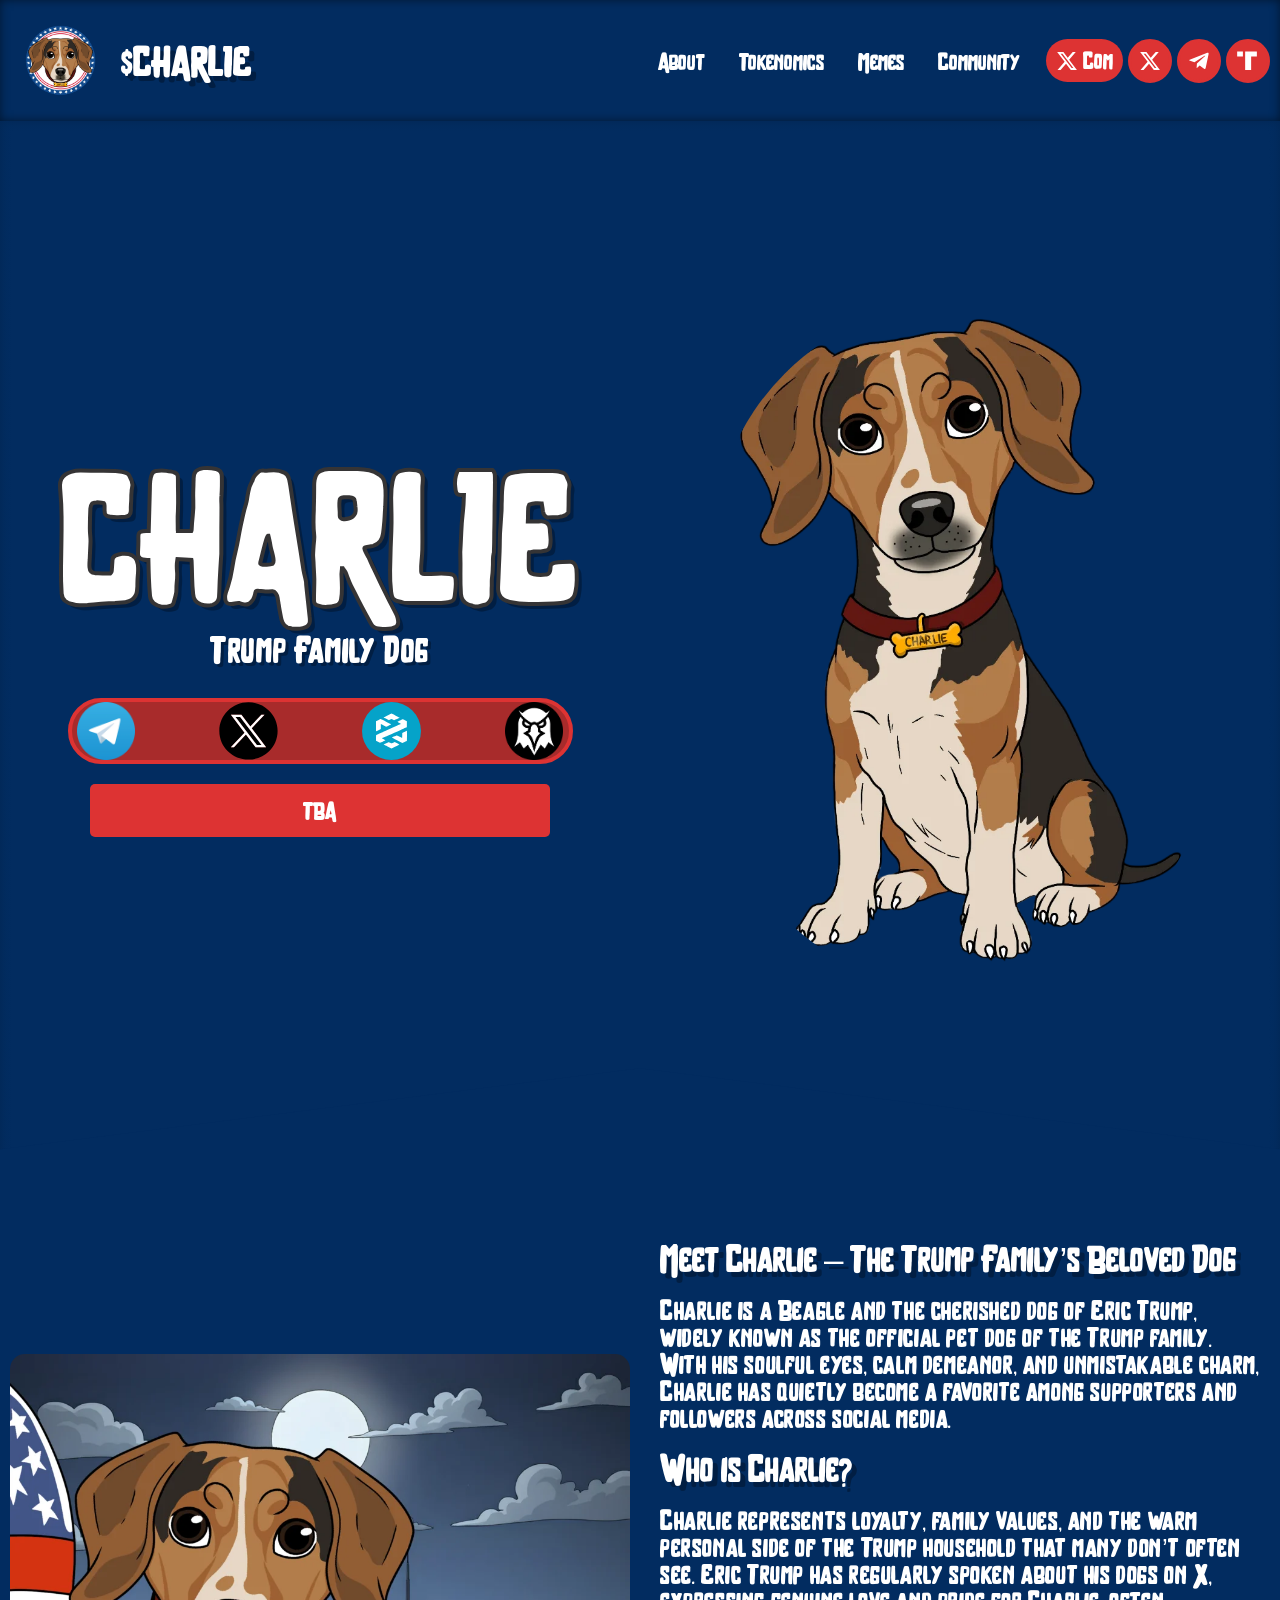
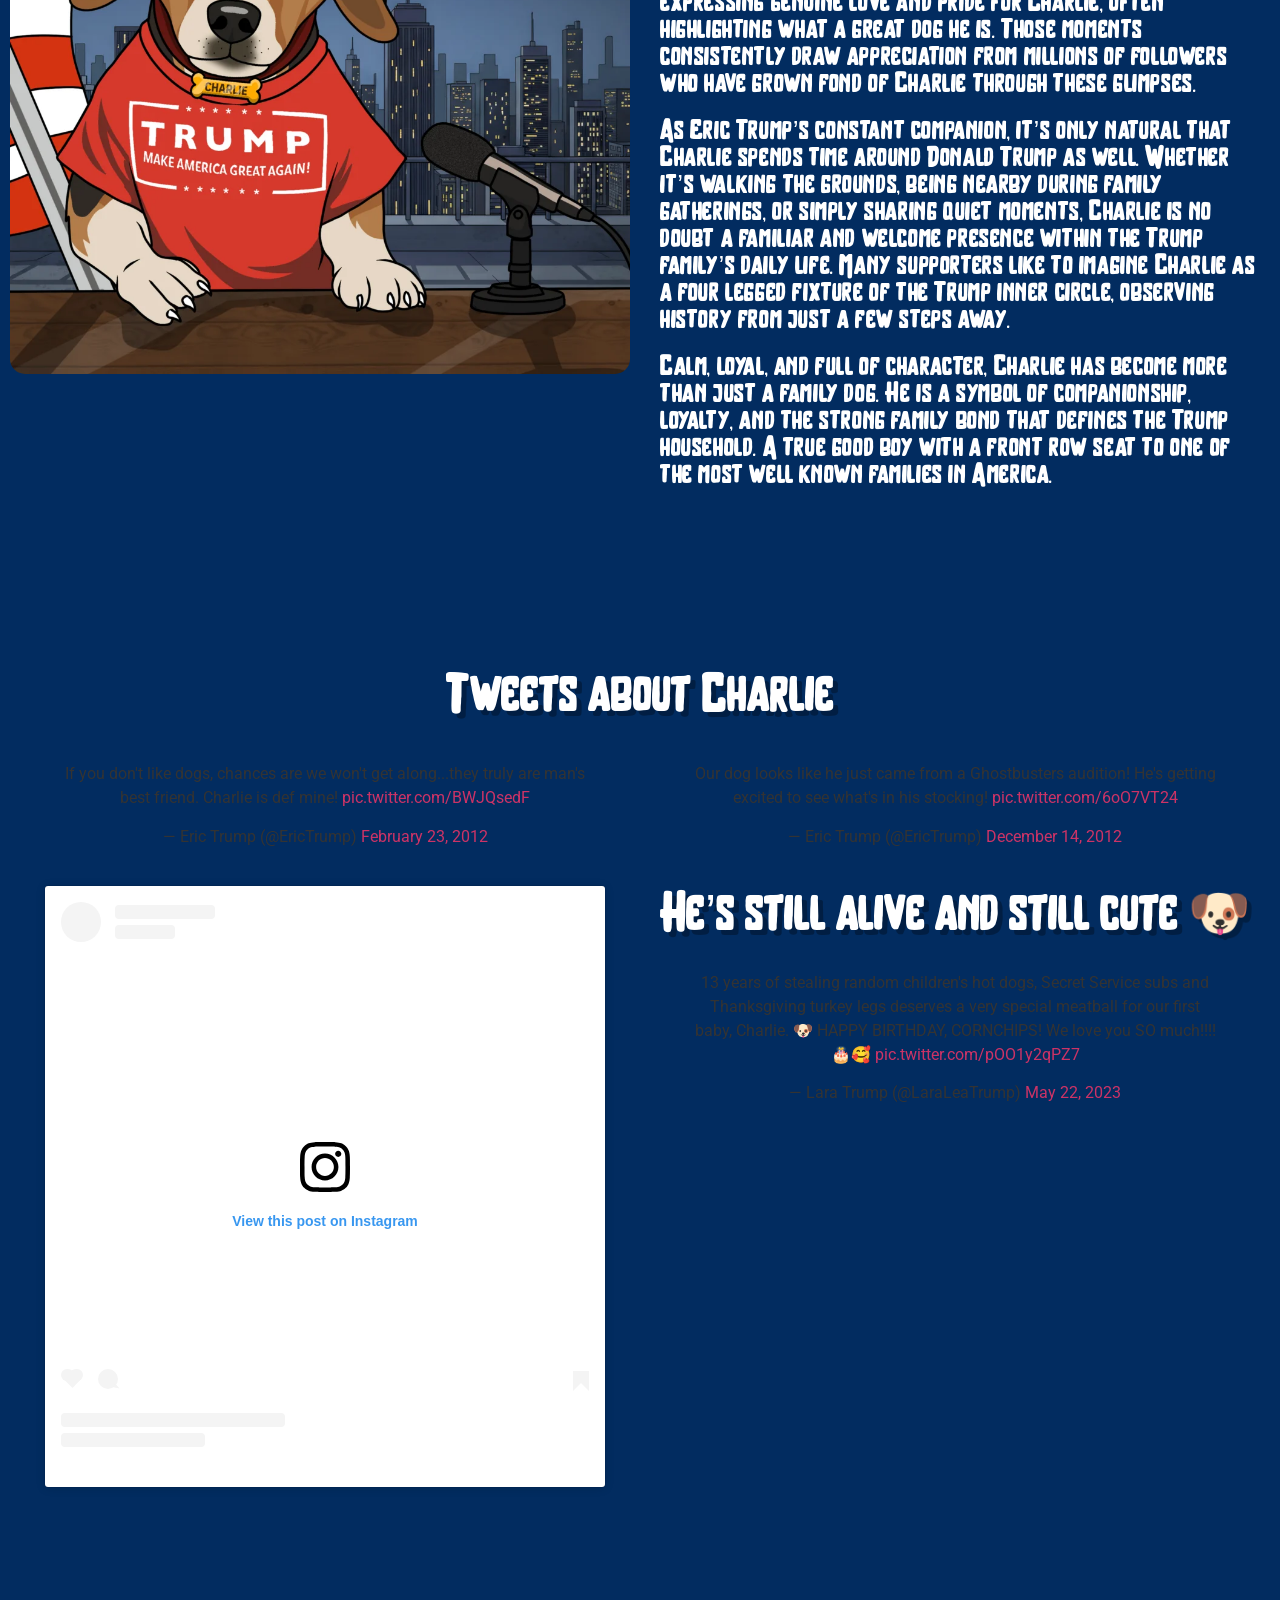
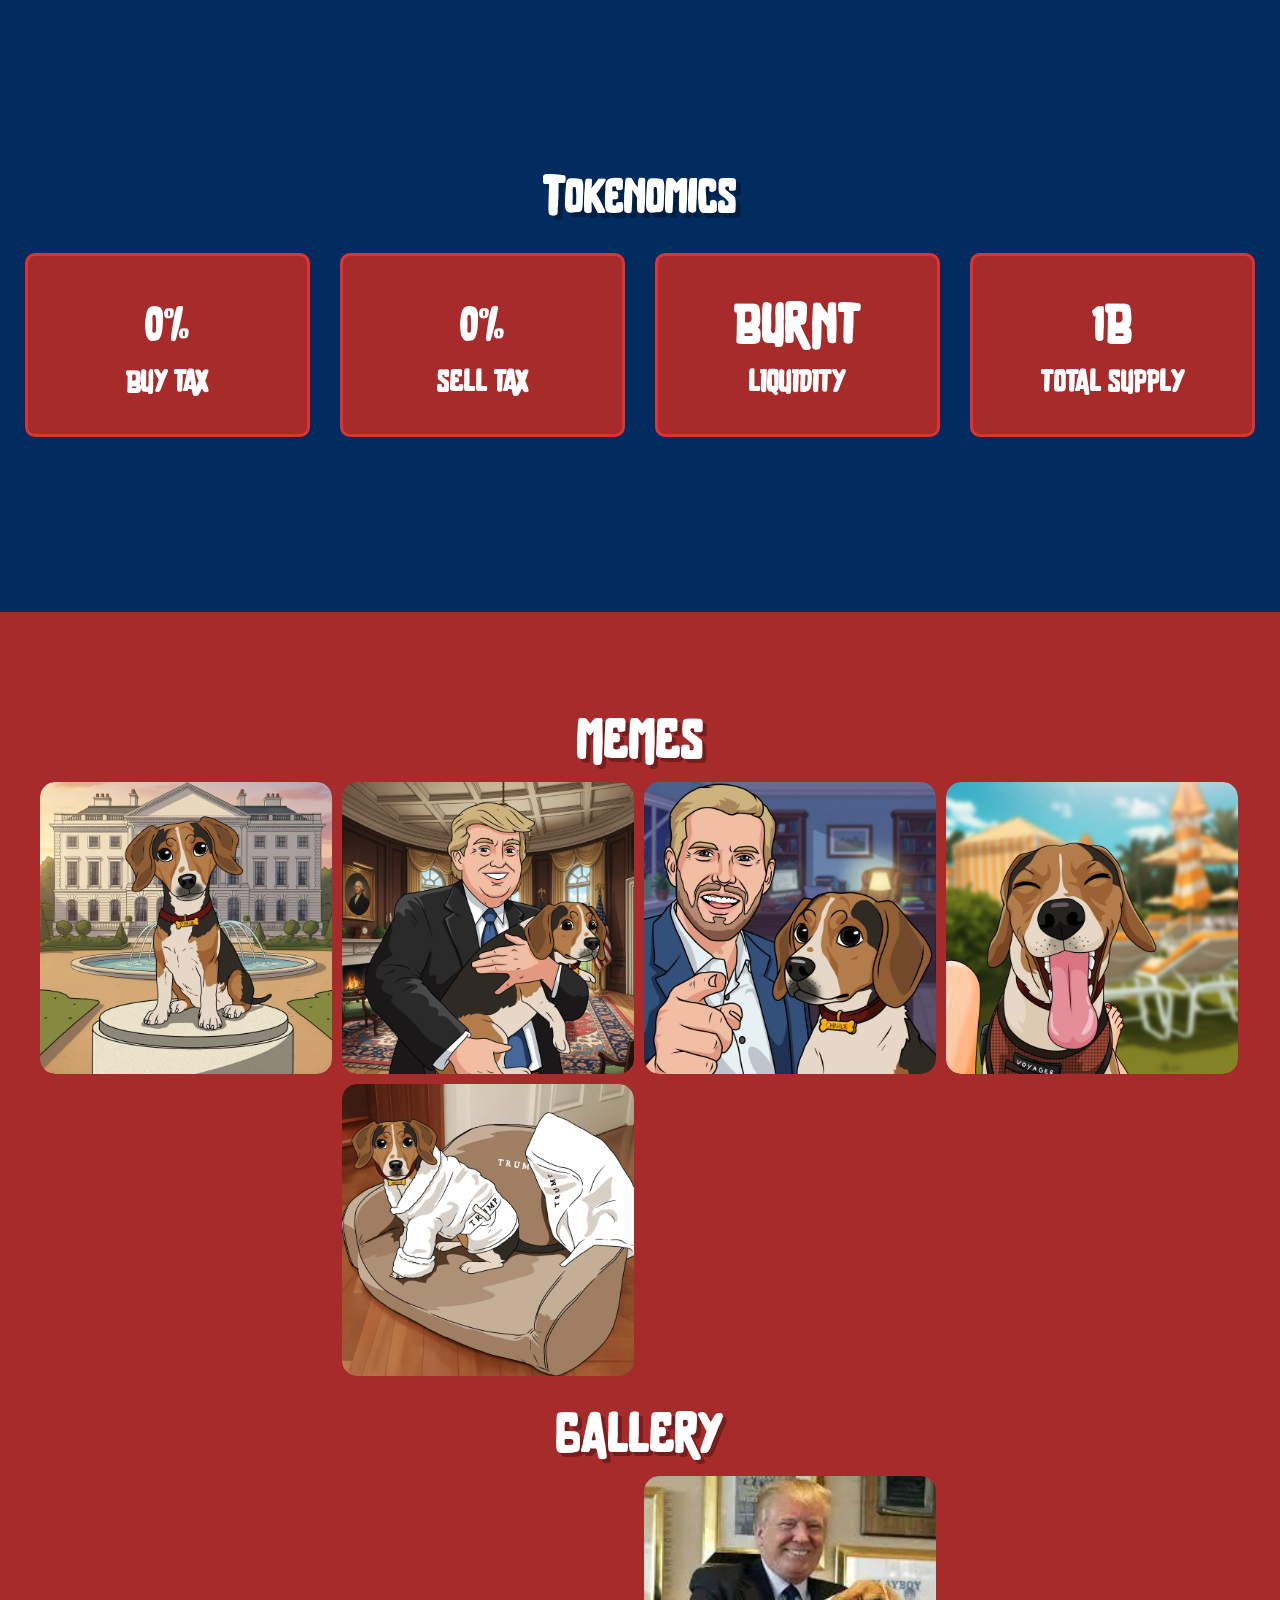
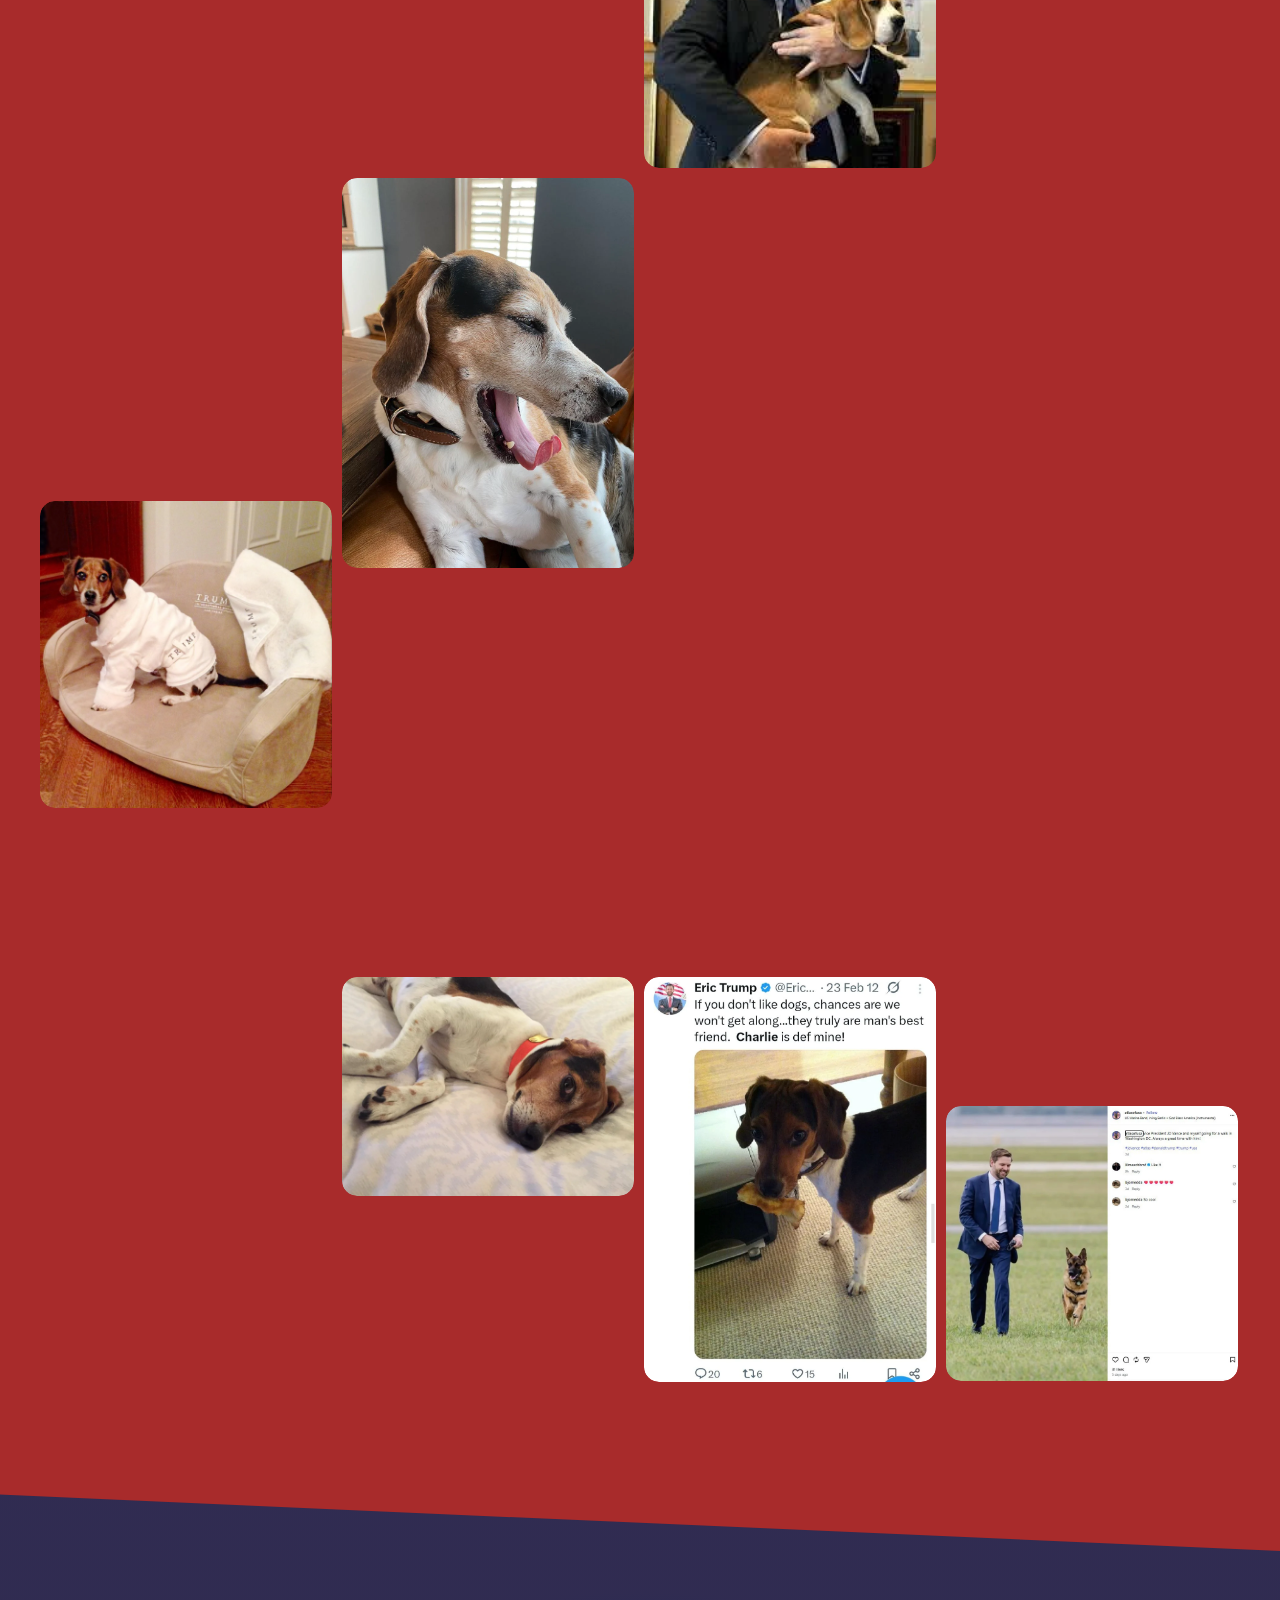
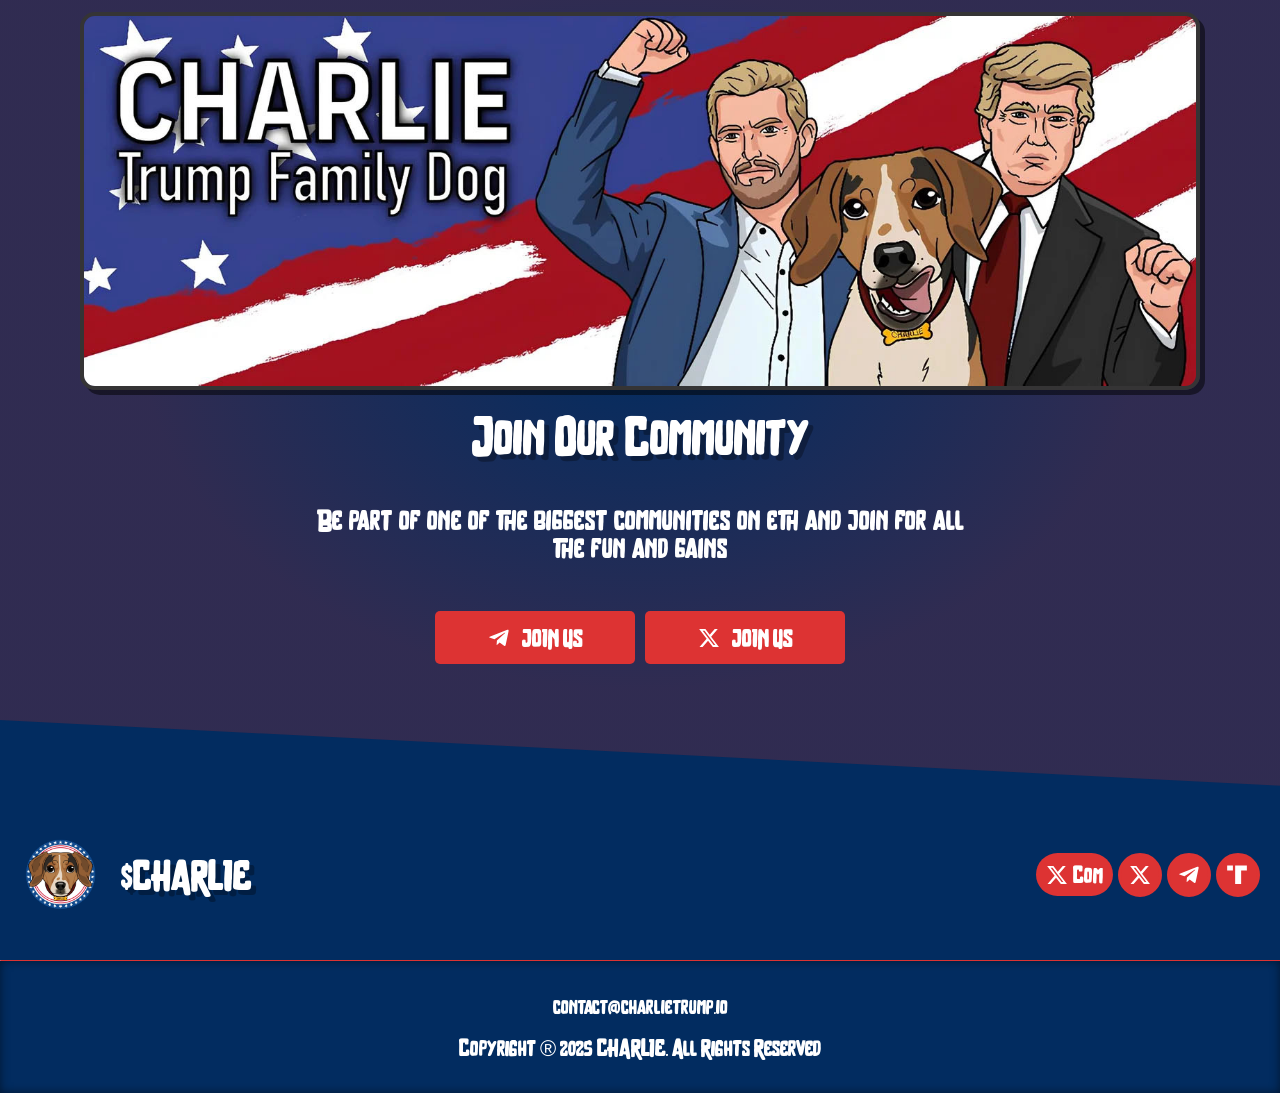
==== index.html @ 573c0a39 "first commit" ====
<!DOCTYPE html>
<html lang="en-US">
  <head>
    <meta charset="UTF-8" />
    <title>Charlie</title>
    <meta name="robots" content="max-image-preview:large" />
    <link
      rel="alternate"
      type="application/rss+xml"
      title="Charlie &raquo; Feed"
      href="/feed/"
    />
    <link
      rel="alternate"
      type="application/rss+xml"
      title="Charlie &raquo; Comments Feed"
      href="/comments/feed/"
    />
    <link
      rel="alternate"
      title="oEmbed (JSON)"
      type="application/json+oembed"
      href="/wp-json/oembed/1.0/embed?url=https%3A%2F%2Fcharlietrump.io%2F"
    />
    <link
      rel="alternate"
      title="oEmbed (XML)"
      type="text/xml+oembed"
      href="/wp-json/oembed/1.0/embed?url=https%3A%2F%2Fcharlietrump.io%2F&#038;format=xml"
    />
    <style id="wp-img-auto-sizes-contain-inline-css">
      img:is([sizes="auto" i], [sizes^="auto," i]) {
        contain-intrinsic-size: 3000px 1500px;
      }
      /*# sourceURL=wp-img-auto-sizes-contain-inline-css */
    </style>

    <style id="cf-frontend-style-inline-css">
      @font-face {
        font-family: "Brother Font";
        font-style: normal;
        font-weight: 400;
        src: url("/wp-content/uploads/2026/01/BROTHER-Bold-1.ttf")
          format("truetype");
      }
      /*# sourceURL=cf-frontend-style-inline-css */
    </style>
    <style id="wp-emoji-styles-inline-css">
      img.wp-smiley,
      img.emoji {
        display: inline !important;
        border: none !important;
        box-shadow: none !important;
        height: 1em !important;
        width: 1em !important;
        margin: 0 0.07em !important;
        vertical-align: -0.1em !important;
        background: none !important;
        padding: 0 !important;
      }
      /*# sourceURL=wp-emoji-styles-inline-css */
    </style>
    <style id="global-styles-inline-css">
      :root {
        --wp--preset--aspect-ratio--square: 1;
        --wp--preset--aspect-ratio--4-3: 4/3;
        --wp--preset--aspect-ratio--3-4: 3/4;
        --wp--preset--aspect-ratio--3-2: 3/2;
        --wp--preset--aspect-ratio--2-3: 2/3;
        --wp--preset--aspect-ratio--16-9: 16/9;
        --wp--preset--aspect-ratio--9-16: 9/16;
        --wp--preset--color--black: #000000;
        --wp--preset--color--cyan-bluish-gray: #abb8c3;
        --wp--preset--color--white: #ffffff;
        --wp--preset--color--pale-pink: #f78da7;
        --wp--preset--color--vivid-red: #cf2e2e;
        --wp--preset--color--luminous-vivid-orange: #ff6900;
        --wp--preset--color--luminous-vivid-amber: #fcb900;
        --wp--preset--color--light-green-cyan: #7bdcb5;
        --wp--preset--color--vivid-green-cyan: #00d084;
        --wp--preset--color--pale-cyan-blue: #8ed1fc;
        --wp--preset--color--vivid-cyan-blue: #0693e3;
        --wp--preset--color--vivid-purple: #9b51e0;
        --wp--preset--gradient--vivid-cyan-blue-to-vivid-purple: linear-gradient(
          135deg,
          rgb(6, 147, 227) 0%,
          rgb(155, 81, 224) 100%
        );
        --wp--preset--gradient--light-green-cyan-to-vivid-green-cyan: linear-gradient(
          135deg,
          rgb(122, 220, 180) 0%,
          rgb(0, 208, 130) 100%
        );
        --wp--preset--gradient--luminous-vivid-amber-to-luminous-vivid-orange: linear-gradient(
          135deg,
          rgb(252, 185, 0) 0%,
          rgb(255, 105, 0) 100%
        );
        --wp--preset--gradient--luminous-vivid-orange-to-vivid-red: linear-gradient(
          135deg,
          rgb(255, 105, 0) 0%,
          rgb(207, 46, 46) 100%
        );
        --wp--preset--gradient--very-light-gray-to-cyan-bluish-gray: linear-gradient(
          135deg,
          rgb(238, 238, 238) 0%,
          rgb(169, 184, 195) 100%
        );
        --wp--preset--gradient--cool-to-warm-spectrum: linear-gradient(
          135deg,
          rgb(74, 234, 220) 0%,
          rgb(151, 120, 209) 20%,
          rgb(207, 42, 186) 40%,
          rgb(238, 44, 130) 60%,
          rgb(251, 105, 98) 80%,
          rgb(254, 248, 76) 100%
        );
        --wp--preset--gradient--blush-light-purple: linear-gradient(
          135deg,
          rgb(255, 206, 236) 0%,
          rgb(152, 150, 240) 100%
        );
        --wp--preset--gradient--blush-bordeaux: linear-gradient(
          135deg,
          rgb(254, 205, 165) 0%,
          rgb(254, 45, 45) 50%,
          rgb(107, 0, 62) 100%
        );
        --wp--preset--gradient--luminous-dusk: linear-gradient(
          135deg,
          rgb(255, 203, 112) 0%,
          rgb(199, 81, 192) 50%,
          rgb(65, 88, 208) 100%
        );
        --wp--preset--gradient--pale-ocean: linear-gradient(
          135deg,
          rgb(255, 245, 203) 0%,
          rgb(182, 227, 212) 50%,
          rgb(51, 167, 181) 100%
        );
        --wp--preset--gradient--electric-grass: linear-gradient(
          135deg,
          rgb(202, 248, 128) 0%,
          rgb(113, 206, 126) 100%
        );
        --wp--preset--gradient--midnight: linear-gradient(
          135deg,
          rgb(2, 3, 129) 0%,
          rgb(40, 116, 252) 100%
        );
        --wp--preset--font-size--small: 13px;
        --wp--preset--font-size--medium: 20px;
        --wp--preset--font-size--large: 36px;
        --wp--preset--font-size--x-large: 42px;
        --wp--preset--spacing--20: 0.44rem;
        --wp--preset--spacing--30: 0.67rem;
        --wp--preset--spacing--40: 1rem;
        --wp--preset--spacing--50: 1.5rem;
        --wp--preset--spacing--60: 2.25rem;
        --wp--preset--spacing--70: 3.38rem;
        --wp--preset--spacing--80: 5.06rem;
        --wp--preset--shadow--natural: 6px 6px 9px rgba(0, 0, 0, 0.2);
        --wp--preset--shadow--deep: 12px 12px 50px rgba(0, 0, 0, 0.4);
        --wp--preset--shadow--sharp: 6px 6px 0px rgba(0, 0, 0, 0.2);
        --wp--preset--shadow--outlined: 6px 6px 0px -3px rgb(255, 255, 255),
          6px 6px rgb(0, 0, 0);
        --wp--preset--shadow--crisp: 6px 6px 0px rgb(0, 0, 0);
      }
      :root {
        --wp--style--global--content-size: 800px;
        --wp--style--global--wide-size: 1200px;
      }
      :where(body) {
        margin: 0;
      }
      .wp-site-blocks > .alignleft {
        float: left;
        margin-right: 2em;
      }
      .wp-site-blocks > .alignright {
        float: right;
        margin-left: 2em;
      }
      .wp-site-blocks > .aligncenter {
        justify-content: center;
        margin-left: auto;
        margin-right: auto;
      }
      :where(.wp-site-blocks) > * {
        margin-block-start: 24px;
        margin-block-end: 0;
      }
      :where(.wp-site-blocks) > :first-child {
        margin-block-start: 0;
      }
      :where(.wp-site-blocks) > :last-child {
        margin-block-end: 0;
      }
      :root {
        --wp--style--block-gap: 24px;
      }
      :root :where(.is-layout-flow) > :first-child {
        margin-block-start: 0;
      }
      :root :where(.is-layout-flow) > :last-child {
        margin-block-end: 0;
      }
      :root :where(.is-layout-flow) > * {
        margin-block-start: 24px;
        margin-block-end: 0;
      }
      :root :where(.is-layout-constrained) > :first-child {
        margin-block-start: 0;
      }
      :root :where(.is-layout-constrained) > :last-child {
        margin-block-end: 0;
      }
      :root :where(.is-layout-constrained) > * {
        margin-block-start: 24px;
        margin-block-end: 0;
      }
      :root :where(.is-layout-flex) {
        gap: 24px;
      }
      :root :where(.is-layout-grid) {
        gap: 24px;
      }
      .is-layout-flow > .alignleft {
        float: left;
        margin-inline-start: 0;
        margin-inline-end: 2em;
      }
      .is-layout-flow > .alignright {
        float: right;
        margin-inline-start: 2em;
        margin-inline-end: 0;
      }
      .is-layout-flow > .aligncenter {
        margin-left: auto !important;
        margin-right: auto !important;
      }
      .is-layout-constrained > .alignleft {
        float: left;
        margin-inline-start: 0;
        margin-inline-end: 2em;
      }
      .is-layout-constrained > .alignright {
        float: right;
        margin-inline-start: 2em;
        margin-inline-end: 0;
      }
      .is-layout-constrained > .aligncenter {
        margin-left: auto !important;
        margin-right: auto !important;
      }
      .is-layout-constrained
        > :where(:not(.alignleft):not(.alignright):not(.alignfull)) {
        max-width: var(--wp--style--global--content-size);
        margin-left: auto !important;
        margin-right: auto !important;
      }
      .is-layout-constrained > .alignwide {
        max-width: var(--wp--style--global--wide-size);
      }
      body .is-layout-flex {
        display: flex;
      }
      .is-layout-flex {
        flex-wrap: wrap;
        align-items: center;
      }
      .is-layout-flex > :is(*, div) {
        margin: 0;
      }
      body .is-layout-grid {
        display: grid;
      }
      .is-layout-grid > :is(*, div) {
        margin: 0;
      }
      body {
        padding-top: 0px;
        padding-right: 0px;
        padding-bottom: 0px;
        padding-left: 0px;
      }
      a:where(:not(.wp-element-button)) {
        text-decoration: underline;
      }
      :root :where(.wp-element-button, .wp-block-button__link) {
        background-color: #32373c;
        border-width: 0;
        color: #fff;
        font-family: inherit;
        font-size: inherit;
        font-style: inherit;
        font-weight: inherit;
        letter-spacing: inherit;
        line-height: inherit;
        padding-top: calc(0.667em + 2px);
        padding-right: calc(1.333em + 2px);
        padding-bottom: calc(0.667em + 2px);
        padding-left: calc(1.333em + 2px);
        text-decoration: none;
        text-transform: inherit;
      }
      .has-black-color {
        color: var(--wp--preset--color--black) !important;
      }
      .has-cyan-bluish-gray-color {
        color: var(--wp--preset--color--cyan-bluish-gray) !important;
      }
      .has-white-color {
        color: var(--wp--preset--color--white) !important;
      }
      .has-pale-pink-color {
        color: var(--wp--preset--color--pale-pink) !important;
      }
      .has-vivid-red-color {
        color: var(--wp--preset--color--vivid-red) !important;
      }
      .has-luminous-vivid-orange-color {
        color: var(--wp--preset--color--luminous-vivid-orange) !important;
      }
      .has-luminous-vivid-amber-color {
        color: var(--wp--preset--color--luminous-vivid-amber) !important;
      }
      .has-light-green-cyan-color {
        color: var(--wp--preset--color--light-green-cyan) !important;
      }
      .has-vivid-green-cyan-color {
        color: var(--wp--preset--color--vivid-green-cyan) !important;
      }
      .has-pale-cyan-blue-color {
        color: var(--wp--preset--color--pale-cyan-blue) !important;
      }
      .has-vivid-cyan-blue-color {
        color: var(--wp--preset--color--vivid-cyan-blue) !important;
      }
      .has-vivid-purple-color {
        color: var(--wp--preset--color--vivid-purple) !important;
      }
      .has-black-background-color {
        background-color: var(--wp--preset--color--black) !important;
      }
      .has-cyan-bluish-gray-background-color {
        background-color: var(--wp--preset--color--cyan-bluish-gray) !important;
      }
      .has-white-background-color {
        background-color: var(--wp--preset--color--white) !important;
      }
      .has-pale-pink-background-color {
        background-color: var(--wp--preset--color--pale-pink) !important;
      }
      .has-vivid-red-background-color {
        background-color: var(--wp--preset--color--vivid-red) !important;
      }
      .has-luminous-vivid-orange-background-color {
        background-color: var(
          --wp--preset--color--luminous-vivid-orange
        ) !important;
      }
      .has-luminous-vivid-amber-background-color {
        background-color: var(
          --wp--preset--color--luminous-vivid-amber
        ) !important;
      }
      .has-light-green-cyan-background-color {
        background-color: var(--wp--preset--color--light-green-cyan) !important;
      }
      .has-vivid-green-cyan-background-color {
        background-color: var(--wp--preset--color--vivid-green-cyan) !important;
      }
      .has-pale-cyan-blue-background-color {
        background-color: var(--wp--preset--color--pale-cyan-blue) !important;
      }
      .has-vivid-cyan-blue-background-color {
        background-color: var(--wp--preset--color--vivid-cyan-blue) !important;
      }
      .has-vivid-purple-background-color {
        background-color: var(--wp--preset--color--vivid-purple) !important;
      }
      .has-black-border-color {
        border-color: var(--wp--preset--color--black) !important;
      }
      .has-cyan-bluish-gray-border-color {
        border-color: var(--wp--preset--color--cyan-bluish-gray) !important;
      }
      .has-white-border-color {
        border-color: var(--wp--preset--color--white) !important;
      }
      .has-pale-pink-border-color {
        border-color: var(--wp--preset--color--pale-pink) !important;
      }
      .has-vivid-red-border-color {
        border-color: var(--wp--preset--color--vivid-red) !important;
      }
      .has-luminous-vivid-orange-border-color {
        border-color: var(
          --wp--preset--color--luminous-vivid-orange
        ) !important;
      }
      .has-luminous-vivid-amber-border-color {
        border-color: var(--wp--preset--color--luminous-vivid-amber) !important;
      }
      .has-light-green-cyan-border-color {
        border-color: var(--wp--preset--color--light-green-cyan) !important;
      }
      .has-vivid-green-cyan-border-color {
        border-color: var(--wp--preset--color--vivid-green-cyan) !important;
      }
      .has-pale-cyan-blue-border-color {
        border-color: var(--wp--preset--color--pale-cyan-blue) !important;
      }
      .has-vivid-cyan-blue-border-color {
        border-color: var(--wp--preset--color--vivid-cyan-blue) !important;
      }
      .has-vivid-purple-border-color {
        border-color: var(--wp--preset--color--vivid-purple) !important;
      }
      .has-vivid-cyan-blue-to-vivid-purple-gradient-background {
        background: var(
          --wp--preset--gradient--vivid-cyan-blue-to-vivid-purple
        ) !important;
      }
      .has-light-green-cyan-to-vivid-green-cyan-gradient-background {
        background: var(
          --wp--preset--gradient--light-green-cyan-to-vivid-green-cyan
        ) !important;
      }
      .has-luminous-vivid-amber-to-luminous-vivid-orange-gradient-background {
        background: var(
          --wp--preset--gradient--luminous-vivid-amber-to-luminous-vivid-orange
        ) !important;
      }
      .has-luminous-vivid-orange-to-vivid-red-gradient-background {
        background: var(
          --wp--preset--gradient--luminous-vivid-orange-to-vivid-red
        ) !important;
      }
      .has-very-light-gray-to-cyan-bluish-gray-gradient-background {
        background: var(
          --wp--preset--gradient--very-light-gray-to-cyan-bluish-gray
        ) !important;
      }
      .has-cool-to-warm-spectrum-gradient-background {
        background: var(
          --wp--preset--gradient--cool-to-warm-spectrum
        ) !important;
      }
      .has-blush-light-purple-gradient-background {
        background: var(--wp--preset--gradient--blush-light-purple) !important;
      }
      .has-blush-bordeaux-gradient-background {
        background: var(--wp--preset--gradient--blush-bordeaux) !important;
      }
      .has-luminous-dusk-gradient-background {
        background: var(--wp--preset--gradient--luminous-dusk) !important;
      }
      .has-pale-ocean-gradient-background {
        background: var(--wp--preset--gradient--pale-ocean) !important;
      }
      .has-electric-grass-gradient-background {
        background: var(--wp--preset--gradient--electric-grass) !important;
      }
      .has-midnight-gradient-background {
        background: var(--wp--preset--gradient--midnight) !important;
      }
      .has-small-font-size {
        font-size: var(--wp--preset--font-size--small) !important;
      }
      .has-medium-font-size {
        font-size: var(--wp--preset--font-size--medium) !important;
      }
      .has-large-font-size {
        font-size: var(--wp--preset--font-size--large) !important;
      }
      .has-x-large-font-size {
        font-size: var(--wp--preset--font-size--x-large) !important;
      }
      :root :where(.wp-block-pullquote) {
        font-size: 1.5em;
        line-height: 1.6;
      }
      /*# sourceURL=global-styles-inline-css */
    </style>
    <link
      rel="stylesheet"
      id="hostinger-reach-subscription-block-css"
      href="/wp-content/plugins/hostinger-reach/frontend/dist/blocks/subscription.css?ver=1767646281"
      media="all"
    />
    <link
      rel="stylesheet"
      id="hello-elementor-css"
      href="/wp-content/themes/hello-elementor/assets/css/reset.css?ver=3.4.5"
      media="all"
    />
    <link
      rel="stylesheet"
      id="hello-elementor-theme-style-css"
      href="/wp-content/themes/hello-elementor/assets/css/theme.css?ver=3.4.5"
      media="all"
    />
    <link
      rel="stylesheet"
      id="hello-elementor-header-footer-css"
      href="/wp-content/themes/hello-elementor/assets/css/header-footer.css?ver=3.4.5"
      media="all"
    />
    <link
      rel="stylesheet"
      id="elementor-frontend-css"
      href="/wp-content/plugins/elementor/assets/css/frontend.min.css?ver=3.34.0"
      media="all"
    />
    <link
      rel="stylesheet"
      id="elementor-post-4-css"
      href="/wp-content/uploads/elementor/css/post-4.css?ver=1767647015"
      media="all"
    />
    <link
      rel="stylesheet"
      id="widget-image-css"
      href="/wp-content/plugins/elementor/assets/css/widget-image.min.css?ver=3.34.0"
      media="all"
    />
    <link
      rel="stylesheet"
      id="widget-heading-css"
      href="/wp-content/plugins/elementor/assets/css/widget-heading.min.css?ver=3.34.0"
      media="all"
    />
    <link
      rel="stylesheet"
      id="widget-social-icons-css"
      href="/wp-content/plugins/elementor/assets/css/widget-social-icons.min.css?ver=3.34.0"
      media="all"
    />
    <link
      rel="stylesheet"
      id="e-apple-webkit-css"
      href="/wp-content/plugins/elementor/assets/css/conditionals/apple-webkit.min.css?ver=3.34.0"
      media="all"
    />
    <link
      rel="stylesheet"
      id="e-animation-fadeInDown-css"
      href="/wp-content/plugins/elementor/assets/lib/animations/styles/fadeInDown.min.css?ver=3.34.0"
      media="all"
    />
    <link
      rel="stylesheet"
      id="e-animation-grow-css"
      href="/wp-content/plugins/elementor/assets/lib/animations/styles/e-animation-grow.min.css?ver=3.34.0"
      media="all"
    />
    <link
      rel="stylesheet"
      id="e-animation-float-css"
      href="/wp-content/plugins/elementor/assets/lib/animations/styles/e-animation-float.min.css?ver=3.34.0"
      media="all"
    />
    <link
      rel="stylesheet"
      id="e-animation-fadeInLeft-css"
      href="/wp-content/plugins/elementor/assets/lib/animations/styles/fadeInLeft.min.css?ver=3.34.0"
      media="all"
    />
    <link
      rel="stylesheet"
      id="e-animation-fadeInRight-css"
      href="/wp-content/plugins/elementor/assets/lib/animations/styles/fadeInRight.min.css?ver=3.34.0"
      media="all"
    />
    <link
      rel="stylesheet"
      id="e-shapes-css"
      href="/wp-content/plugins/elementor/assets/css/conditionals/shapes.min.css?ver=3.34.0"
      media="all"
    />
    <link
      rel="stylesheet"
      id="e-animation-zoomIn-css"
      href="/wp-content/plugins/elementor/assets/lib/animations/styles/zoomIn.min.css?ver=3.34.0"
      media="all"
    />
    <link
      rel="stylesheet"
      id="e-animation-fadeIn-css"
      href="/wp-content/plugins/elementor/assets/lib/animations/styles/fadeIn.min.css?ver=3.34.0"
      media="all"
    />
    <link
      rel="stylesheet"
      id="e-animation-fadeInUp-css"
      href="/wp-content/plugins/elementor/assets/lib/animations/styles/fadeInUp.min.css?ver=3.34.0"
      media="all"
    />
    <link
      rel="stylesheet"
      id="elementor-post-13-css"
      href="/wp-content/uploads/elementor/css/post-13.css?ver=1767690755"
      media="all"
    />
    <link
      rel="stylesheet"
      id="wpr-animations-css-css"
      href="/wp-content/plugins/royal-elementor-addons/assets/css/lib/animations/wpr-animations.min.css?ver=1.7.1045"
      media="all"
    />
    <link
      rel="stylesheet"
      id="wpr-link-animations-css-css"
      href="/wp-content/plugins/royal-elementor-addons/assets/css/lib/animations/wpr-link-animations.min.css?ver=1.7.1045"
      media="all"
    />
    <link
      rel="stylesheet"
      id="wpr-loading-animations-css-css"
      href="/wp-content/plugins/royal-elementor-addons/assets/css/lib/animations/loading-animations.min.css?ver=1.7.1045"
      media="all"
    />
    <link
      rel="stylesheet"
      id="wpr-button-animations-css-css"
      href="/wp-content/plugins/royal-elementor-addons/assets/css/lib/animations/button-animations.min.css?ver=1.7.1045"
      media="all"
    />
    <link
      rel="stylesheet"
      id="wpr-text-animations-css-css"
      href="/wp-content/plugins/royal-elementor-addons/assets/css/lib/animations/text-animations.min.css?ver=1.7.1045"
      media="all"
    />
    <link
      rel="stylesheet"
      id="wpr-lightgallery-css-css"
      href="/wp-content/plugins/royal-elementor-addons/assets/css/lib/lightgallery/lightgallery.min.css?ver=1.7.1045"
      media="all"
    />
    <link
      rel="stylesheet"
      id="wpr-addons-css-css"
      href="/wp-content/plugins/royal-elementor-addons/assets/css/frontend.min.css?ver=1.7.1045"
      media="all"
    />
    <link
      rel="stylesheet"
      id="font-awesome-5-all-css"
      href="/wp-content/plugins/elementor/assets/lib/font-awesome/css/all.min.css?ver=1.7.1045"
      media="all"
    />
    <link
      rel="stylesheet"
      id="elementor-gf-roboto-css"
      href="https://fonts.googleapis.com/css?family=Roboto:100,100italic,200,200italic,300,300italic,400,400italic,500,500italic,600,600italic,700,700italic,800,800italic,900,900italic&#038;display=swap"
      media="all"
    />
    <link
      rel="stylesheet"
      id="elementor-gf-robotoslab-css"
      href="https://fonts.googleapis.com/css?family=Roboto+Slab:100,100italic,200,200italic,300,300italic,400,400italic,500,500italic,600,600italic,700,700italic,800,800italic,900,900italic&#038;display=swap"
      media="all"
    />
    <script
      data-cfasync="false"
      src="/wp-includes/js/jquery/jquery.min.js?ver=3.7.1"
      id="jquery-core-js"
    ></script>
    <script
      data-cfasync="false"
      src="/wp-includes/js/jquery/jquery-migrate.min.js?ver=3.4.1"
      id="jquery-migrate-js"
    ></script>
    <link rel="https://api.w.org/" href="/wp-json/" />
    <link
      rel="alternate"
      title="JSON"
      type="application/json"
      href="/wp-json/wp/v2/pages/13"
    />
    <link
      rel="EditURI"
      type="application/rsd+xml"
      title="RSD"
      href="/xmlrpc.php?rsd"
    />
    <meta name="generator" content="WordPress 6.9" />
    <link rel="canonical" href="/" />
    <link rel="shortlink" href="/" />
    <meta
      name="generator"
      content="Elementor 3.34.0; features: e_font_icon_svg, additional_custom_breakpoints; settings: css_print_method-external, google_font-enabled, font_display-swap"
    />
    <style>
      .e-con.e-parent:nth-of-type(n + 4):not(.e-lazyloaded):not(.e-no-lazyload),
      .e-con.e-parent:nth-of-type(n + 4):not(.e-lazyloaded):not(.e-no-lazyload)
        * {
        background-image: none !important;
      }
      @media screen and (max-height: 1024px) {
        .e-con.e-parent:nth-of-type(n
            + 3):not(.e-lazyloaded):not(.e-no-lazyload),
        .e-con.e-parent:nth-of-type(n
            + 3):not(.e-lazyloaded):not(.e-no-lazyload)
          * {
          background-image: none !important;
        }
      }
      @media screen and (max-height: 640px) {
        .e-con.e-parent:nth-of-type(n
            + 2):not(.e-lazyloaded):not(.e-no-lazyload),
        .e-con.e-parent:nth-of-type(n
            + 2):not(.e-lazyloaded):not(.e-no-lazyload)
          * {
          background-image: none !important;
        }
      }
    </style>
    <link
      rel="icon"
      href="/wp-content/uploads/2026/01/cropped-IMG_6631-1-32x32.png"
      sizes="32x32"
    />
    <link
      rel="icon"
      href="/wp-content/uploads/2026/01/cropped-IMG_6631-1-192x192.png"
      sizes="192x192"
    />
    <link
      rel="apple-touch-icon"
      href="/wp-content/uploads/2026/01/cropped-IMG_6631-1-180x180.png"
    />
    <meta
      name="msapplication-TileImage"
      content="/wp-content/uploads/2026/01/cropped-IMG_6631-1-270x270.png"
    />
    <style id="wpr_lightbox_styles">
      .lg-backdrop {
        background-color: rgba(0, 0, 0, 0.6) !important;
      }
      .lg-toolbar,
      .lg-dropdown {
        background-color: rgba(0, 0, 0, 0.8) !important;
      }
      .lg-dropdown:after {
        border-bottom-color: rgba(0, 0, 0, 0.8) !important;
      }
      .lg-sub-html {
        background-color: rgba(0, 0, 0, 0.8) !important;
      }
      .lg-thumb-outer,
      .lg-progress-bar {
        background-color: #444444 !important;
      }
      .lg-progress {
        background-color: #a90707 !important;
      }
      .lg-icon {
        color: #efefef !important;
        font-size: 20px !important;
      }
      .lg-icon.lg-toogle-thumb {
        font-size: 24px !important;
      }
      .lg-icon:hover,
      .lg-dropdown-text:hover {
        color: #ffffff !important;
      }
      .lg-sub-html,
      .lg-dropdown-text {
        color: #efefef !important;
        font-size: 14px !important;
      }
      #lg-counter {
        color: #efefef !important;
        font-size: 14px !important;
      }
      .lg-prev,
      .lg-next {
        font-size: 35px !important;
      }

      /* Defaults */
      .lg-icon {
        background-color: transparent !important;
      }

      #lg-counter {
        opacity: 0.9;
      }

      .lg-thumb-outer {
        padding: 0 10px;
      }

      .lg-thumb-item {
        border-radius: 0 !important;
        border: none !important;
        opacity: 0.5;
      }

      .lg-thumb-item.active {
        opacity: 1;
      }
    </style>
    <meta
      name="viewport"
      content="width=device-width, initial-scale=1.0, viewport-fit=cover"
    />
  </head>
  <body
    class="home wp-singular page-template page-template-elementor_canvas page page-id-13 wp-embed-responsive wp-theme-hello-elementor hello-elementor-default elementor-default elementor-template-canvas elementor-kit-4 elementor-page elementor-page-13"
  >
    <div
      data-elementor-type="wp-page"
      data-elementor-id="13"
      class="elementor elementor-13"
    >
      <section
        class="elementor-section elementor-top-section elementor-element elementor-element-12b3eb89 elementor-section-boxed elementor-section-height-default elementor-section-height-default wpr-particle-no wpr-jarallax-no wpr-parallax-no wpr-sticky-section-no"
        data-id="12b3eb89"
        data-element_type="section"
        data-settings='{"background_background":"classic"}'
      >
        <div class="elementor-container elementor-column-gap-default">
          <div
            class="elementor-column elementor-col-100 elementor-top-column elementor-element elementor-element-6966be9b"
            data-id="6966be9b"
            data-element_type="column"
          >
            <div class="elementor-widget-wrap elementor-element-populated">
              <section
                class="elementor-section elementor-inner-section elementor-element elementor-element-cfc52b7 animated-fast elementor-section-boxed elementor-section-height-default elementor-section-height-default wpr-particle-no wpr-jarallax-no wpr-parallax-no wpr-sticky-section-no elementor-invisible"
                data-id="cfc52b7"
                data-element_type="section"
                data-settings='{"animation":"fadeInDown"}'
              >
                <div class="elementor-container elementor-column-gap-default">
                  <div
                    class="elementor-column elementor-col-25 elementor-inner-column elementor-element elementor-element-1f051568"
                    data-id="1f051568"
                    data-element_type="column"
                  >
                    <div
                      class="elementor-widget-wrap elementor-element-populated"
                    >
                      <div
                        class="elementor-element elementor-element-af9661e elementor-widget elementor-widget-image"
                        data-id="af9661e"
                        data-element_type="widget"
                        data-widget_type="image.default"
                      >
                        <img
                          fetchpriority="high"
                          decoding="async"
                          width="800"
                          height="800"
                          src="/wp-content/uploads/2026/01/IMG_6631-1024x1024.png"
                          class="attachment-large size-large wp-image-16"
                          alt=""
                          sizes="(max-width: 800px) 100vw, 800px"
                        />
                      </div>
                    </div>
                  </div>
                  <div
                    class="elementor-column elementor-col-25 elementor-inner-column elementor-element elementor-element-556efca9"
                    data-id="556efca9"
                    data-element_type="column"
                  >
                    <div
                      class="elementor-widget-wrap elementor-element-populated"
                    >
                      <div
                        class="elementor-element elementor-element-16229265 elementor-widget elementor-widget-heading"
                        data-id="16229265"
                        data-element_type="widget"
                        data-widget_type="heading.default"
                      >
                        <h2
                          class="elementor-heading-title elementor-size-default"
                        >
                          $CHARLIE
                        </h2>
                      </div>
                    </div>
                  </div>
                  <div
                    class="elementor-column elementor-col-25 elementor-inner-column elementor-element elementor-element-7f65e808"
                    data-id="7f65e808"
                    data-element_type="column"
                  >
                    <div
                      class="elementor-widget-wrap elementor-element-populated"
                    >
                      <div
                        class="elementor-element elementor-element-1c1fffc5 wpr-main-menu-align-right wpr-pointer-none wpr-main-menu-align--mobileright elementor-widget-mobile__width-auto wpr-main-menu-align--tabletleft wpr-sub-icon-caret-down wpr-sub-menu-fx-fade wpr-nav-menu-bp-mobile wpr-mobile-menu-full-width wpr-mobile-menu-item-align-center wpr-mobile-toggle-v1 wpr-sub-divider-yes elementor-widget elementor-widget-wpr-nav-menu"
                        data-id="1c1fffc5"
                        data-element_type="widget"
                        data-settings='{"menu_layout":"horizontal"}'
                        data-widget_type="wpr-nav-menu.default"
                      >
                        <nav
                          class="wpr-nav-menu-container wpr-nav-menu-horizontal"
                          data-trigger="hover"
                        >
                          <ul id="menu-1-1c1fffc5" class="wpr-nav-menu">
                            <li
                              class="menu-item menu-item-type-custom menu-item-object-custom menu-item-65"
                            >
                              <a
                                href="#about"
                                class="wpr-menu-item wpr-pointer-item"
                                >About</a
                              >
                            </li>
                            <li
                              class="menu-item menu-item-type-custom menu-item-object-custom menu-item-66"
                            >
                              <a
                                href="#tokenomics"
                                class="wpr-menu-item wpr-pointer-item"
                                >Tokenomics</a
                              >
                            </li>
                            <!-- <li
                              class="menu-item menu-item-type-custom menu-item-object-custom menu-item-67"
                            >
                              <a
                                href="#howtobuy"
                                class="wpr-menu-item wpr-pointer-item"
                                >How To Buy</a
                              >
                            </li> -->
                            <li
                              class="menu-item menu-item-type-custom menu-item-object-custom menu-item-68"
                            >
                              <a
                                href="#memes"
                                class="wpr-menu-item wpr-pointer-item"
                                >Memes</a
                              >
                            </li>
                            <li
                              class="menu-item menu-item-type-custom menu-item-object-custom menu-item-69"
                            >
                              <a
                                href="#community"
                                class="wpr-menu-item wpr-pointer-item"
                                >Community</a
                              >
                            </li>
                          </ul>
                        </nav>
                        <nav class="wpr-mobile-nav-menu-container">
                          <div class="wpr-mobile-toggle-wrap">
                            <div class="wpr-mobile-toggle">
                              <span class="wpr-mobile-toggle-line"></span
                              ><span class="wpr-mobile-toggle-line"></span
                              ><span class="wpr-mobile-toggle-line"></span>
                            </div>
                          </div>
                          <ul
                            id="mobile-menu-2-1c1fffc5"
                            class="wpr-mobile-nav-menu"
                          >
                            <li
                              class="menu-item menu-item-type-custom menu-item-object-custom menu-item-65"
                            >
                              <a href="#about" class="wpr-mobile-menu-item"
                                >About</a
                              >
                            </li>
                            <li
                              class="menu-item menu-item-type-custom menu-item-object-custom menu-item-66"
                            >
                              <a href="#tokenomics" class="wpr-mobile-menu-item"
                                >Tokenomics</a
                              >
                            </li>
                            <!-- <li
                              class="menu-item menu-item-type-custom menu-item-object-custom menu-item-67"
                            >
                              <a href="#howtobuy" class="wpr-mobile-menu-item"
                                >How To Buy</a
                              >
                            </li> -->
                            <li
                              class="menu-item menu-item-type-custom menu-item-object-custom menu-item-68"
                            >
                              <a href="#memes" class="wpr-mobile-menu-item"
                                >Memes</a
                              >
                            </li>
                            <li
                              class="menu-item menu-item-type-custom menu-item-object-custom menu-item-69"
                            >
                              <a href="#community" class="wpr-mobile-menu-item"
                                >Community</a
                              >
                            </li>
                          </ul>
                        </nav>
                      </div>
                    </div>
                  </div>
                  <div
                    class="elementor-column elementor-col-25 elementor-inner-column elementor-element elementor-element-327d2094 elementor-hidden-mobile"
                    data-id="327d2094"
                    data-element_type="column"
                  >
                    <div
                      class="elementor-widget-wrap elementor-element-populated"
                    >
                      <div
                        class="elementor-element elementor-element-b347808 wpr-button-icon-position-left elementor-widget__width-auto wpr-button-icon-style-inline elementor-widget elementor-widget-wpr-button"
                        data-id="b347808"
                        data-element_type="widget"
                        data-widget_type="wpr-button.default"
                      >
                        <div class="wpr-button-wrap elementor-clearfix">
                          <a
                            class="wpr-button wpr-button-effect wpr-button-none"
                            data-text=""
                            href="https://x.com"
                          >
                            <span class="wpr-button-content">
                              <span class="wpr-button-text">Com</span>

                              <span class="wpr-button-icon"
                                ><svg
                                  class="e-font-icon-svg e-fab-x-twitter"
                                  viewBox="0 0 512 512"
                                  xmlns="http://www.w3.org/2000/svg"
                                >
                                  <path
                                    d="M389.2 48h70.6L305.6 224.2 487 464H345L233.7 318.6 106.5 464H35.8L200.7 275.5 26.8 48H172.4L272.9 180.9 389.2 48zM364.4 421.8h39.1L151.1 88h-42L364.4 421.8z"
                                  ></path></svg
                              ></span>
                            </span>
                          </a>
                        </div>
                      </div>
                      <div
                        class="elementor-element elementor-element-52de0655 elementor-shape-circle e-grid-align-right elementor-widget__width-auto elementor-grid-0 elementor-widget elementor-widget-social-icons"
                        data-id="52de0655"
                        data-element_type="widget"
                        data-widget_type="social-icons.default"
                      >
                        <div
                          class="elementor-social-icons-wrapper elementor-grid"
                          role="list"
                        >
                          <span class="elementor-grid-item" role="listitem">
                            <a
                              class="elementor-icon elementor-social-icon elementor-social-icon-x-twitter elementor-repeater-item-e8f6ba9"
                              href="https://x.com/charlietrumpsol"
                              target="_blank"
                            >
                              <span class="elementor-screen-only"
                                >X-twitter</span
                              >
                              <svg
                                aria-hidden="true"
                                class="e-font-icon-svg e-fab-x-twitter"
                                viewBox="0 0 512 512"
                                xmlns="http://www.w3.org/2000/svg"
                              >
                                <path
                                  d="M389.2 48h70.6L305.6 224.2 487 464H345L233.7 318.6 106.5 464H35.8L200.7 275.5 26.8 48H172.4L272.9 180.9 389.2 48zM364.4 421.8h39.1L151.1 88h-42L364.4 421.8z"
                                ></path>
                              </svg>
                            </a>
                          </span>
                          <span class="elementor-grid-item" role="listitem">
                            <a
                              class="elementor-icon elementor-social-icon elementor-social-icon-telegram-plane elementor-repeater-item-0de3487"
                              href="https://t.me/charlietrumpsol_entry"
                              target="_blank"
                            >
                              <span class="elementor-screen-only"
                                >Telegram-plane</span
                              >
                              <svg
                                aria-hidden="true"
                                class="e-font-icon-svg e-fab-telegram-plane"
                                viewBox="0 0 448 512"
                                xmlns="http://www.w3.org/2000/svg"
                              >
                                <path
                                  d="M446.7 98.6l-67.6 318.8c-5.1 22.5-18.4 28.1-37.3 17.5l-103-75.9-49.7 47.8c-5.5 5.5-10.1 10.1-20.7 10.1l7.4-104.9 190.9-172.5c8.3-7.4-1.8-11.5-12.9-4.1L117.8 284 16.2 252.2c-22.1-6.9-22.5-22.1 4.6-32.7L418.2 66.4c18.4-6.9 34.5 4.1 28.5 32.2z"
                                ></path>
                              </svg>
                            </a>
                          </span>
                          <span class="elementor-grid-item" role="listitem">
                            <a
                              class="elementor-icon elementor-social-icon elementor-social-icon- elementor-repeater-item-05aee89"
                              href="https://truthsocial.com/@CharlieTrumpEth"
                              target="_blank"
                            >
                              <span class="elementor-screen-only"></span>
                              <svg
                                xmlns="http://www.w3.org/2000/svg"
                                viewBox="0 0 130 112"
                              >
                                <path
                                  d="M117.398 29.827V.096H48.186V109.85h35.327V29.827h33.885Z"
                                  fill="#FFFFFF"
                                ></path>
                                <path
                                  d="M.959.096h33.913V29.82H.96V.096Z"
                                  fill="#FFFFFF"
                                ></path>
                              </svg>
                            </a>
                          </span>
                        </div>
                      </div>
                    </div>
                  </div>
                </div>
              </section>
            </div>
          </div>
        </div>
      </section>
      <section
        data-wpr-particles='{
  "particles": {
    "number": {
      "value": 10,
      "density": {
        "enable": true,
        "value_area": 800
      }
    },
    "color": {
      "value": "#000000"
    },
    "shape": {
      "type": "image",
      "image": {
        "src": "https://test.monkebusiness.io/wp-content/uploads/2025/03/8d10q3.webp",
        "width": 50,
        "height": 50
      }
    },
    "opacity": {
      "value": 0.5,
      "random": false,
      "anim": {
        "enable": false,
        "speed": 1,
        "opacity_min": 0.1,
        "sync": false
      }
    },
    "size": {
      "value": 35,
      "random": true,
      "anim": {
        "enable": false,
        "speed": 40,
        "size_min": 0.1,
        "sync": true
      }
    },
    "line_linked": {
      "enable": false
    },
    "move": {
      "enable": true,
      "speed": 2,
      "direction": "bottom",
      "random": true,
      "straight": false,
      "out_mode": "out",
      "bounce": false,
      "attract": {
        "enable": false,
        "rotateX": 600,
        "rotateY": 1200
      }
    }
  },
  "interactivity": {
    "detect_on": "window",
    "events": {
      "onhover": {
        "enable": false,
        "mode": "repulse"
      },
      "onclick": {
        "enable": false,
        "mode": "push"
      },
      "resize": true
    },
    "modes": {
      "grab": {
        "distance": 400,
        "line_linked": {
          "opacity": 1
        }
      },
      "bubble": {
        "distance": 400,
        "size": 40,
        "duration": 2,
        "opacity": 8,
        "speed": 3
      },
      "repulse": {
        "distance": 200,
        "duration": 0.4
      },
      "push": {
        "particles_nb": 4
      },
      "remove": {
        "particles_nb": 2
      }
    }
  },
  "retina_detect": true
}'
        particle-source="wpr_particle_json_custom"
        class="elementor-section elementor-top-section elementor-element elementor-element-e9f981e elementor-section-height-min-height elementor-reverse-mobile wpr-particle-yes home elementor-section-boxed elementor-section-height-default elementor-section-items-middle wpr-jarallax-no wpr-parallax-no wpr-sticky-section-no"
        data-id="e9f981e"
        data-element_type="section"
        id="home"
        data-settings='{"background_background":"video","shape_divider_bottom":"triangle","background_video_link":"https:\/\/www.youtube.com\/watch?v=mMKyZntMxBo","background_play_on_mobile":"yes"}'
      >
        <div class="elementor-background-video-container" aria-hidden="true">
          <div class="elementor-background-video-embed"></div>
        </div>
        <div class="elementor-background-overlay"></div>
        <div
          class="elementor-shape elementor-shape-bottom"
          aria-hidden="true"
          data-negative="false"
        >
          <svg
            xmlns="http://www.w3.org/2000/svg"
            viewBox="0 0 1000 100"
            preserveAspectRatio="none"
          >
            <path
              class="elementor-shape-fill"
              d="M500,98.9L0,6.1V0h1000v6.1L500,98.9z"
            />
          </svg>
        </div>
        <div class="elementor-container elementor-column-gap-default">
          <div
            class="elementor-column elementor-col-50 elementor-top-column elementor-element elementor-element-24f2918f elementor-invisible"
            data-id="24f2918f"
            data-element_type="column"
            data-settings='{"animation":"fadeInLeft"}'
          >
            <div class="elementor-widget-wrap elementor-element-populated">
              <div
                class="elementor-element elementor-element-7867d0a5 elementor-widget elementor-widget-heading"
                data-id="7867d0a5"
                data-element_type="widget"
                data-widget_type="heading.default"
              >
                <h2 class="elementor-heading-title elementor-size-default">
                  CHARLIE
                </h2>
              </div>
              <div
                class="elementor-element elementor-element-38d73aca elementor-widget elementor-widget-heading"
                data-id="38d73aca"
                data-element_type="widget"
                data-widget_type="heading.default"
              >
                <h2 class="elementor-heading-title elementor-size-default">
                  Trump Family Dog
                </h2>
              </div>
              <section
                class="elementor-section elementor-inner-section elementor-element elementor-element-2c48135 elementor-section-boxed elementor-section-height-default elementor-section-height-default wpr-particle-no wpr-jarallax-no wpr-parallax-no wpr-sticky-section-no"
                data-id="2c48135"
                data-element_type="section"
              >
                <div class="elementor-container elementor-column-gap-default">
                  <div
                    class="elementor-column elementor-col-100 elementor-inner-column elementor-element elementor-element-46ab6dd3"
                    data-id="46ab6dd3"
                    data-element_type="column"
                    data-settings='{"background_background":"classic"}'
                  >
                    <div
                      class="elementor-widget-wrap elementor-element-populated"
                    >
                      <div
                        class="elementor-element elementor-element-243ca82a elementor-widget__width-initial elementor-widget elementor-widget-image"
                        data-id="243ca82a"
                        data-element_type="widget"
                        data-widget_type="image.default"
                      >
                        <a href="https://t.me/charlietrumpsol_entry">
                          <img
                            decoding="async"
                            width="800"
                            height="800"
                            src="/wp-content/uploads/2026/01/Telegram_logo.svg-1024x1024-1.webp"
                            class="elementor-animation-grow attachment-large size-large wp-image-17"
                            alt=""
                            sizes="(max-width: 800px) 100vw, 800px"
                          />
                        </a>
                      </div>
                      <div
                        class="elementor-element elementor-element-4af743fb elementor-widget__width-initial elementor-widget elementor-widget-image"
                        data-id="4af743fb"
                        data-element_type="widget"
                        data-widget_type="image.default"
                      >
                        <a href="https://x.com/charlietrumpsol">
                          <img
                            decoding="async"
                            width="256"
                            height="256"
                            src="/wp-content/uploads/2026/01/xlogo-1.svg"
                            class="elementor-animation-grow attachment-large size-large wp-image-18"
                            alt=""
                          />
                        </a>
                      </div>
                      <div
                        class="elementor-element elementor-element-56dd4661 elementor-widget__width-initial elementor-widget elementor-widget-image"
                        data-id="56dd4661"
                        data-element_type="widget"
                        data-widget_type="image.default"
                      >
                        <a href="https://www.dextools.io/app/en/solana/pair-explorer/0xcomingsoon">
                          <img
                            loading="lazy"
                            decoding="async"
                            width="512"
                            height="512"
                            src="/wp-content/uploads/2026/01/dextools-White-and-blue-1.svg"
                            class="elementor-animation-grow attachment-large size-large wp-image-19"
                            alt=""
                          />
                        </a>
                      </div>
                      <div
                        class="elementor-element elementor-element-4bbbcde7 elementor-widget__width-initial elementor-widget elementor-widget-image"
                        data-id="4bbbcde7"
                        data-element_type="widget"
                        data-widget_type="image.default"
                      >
                        <a
                          href="https://dexscreener.com/solana/TBA"
                        >
                          <img
                            loading="lazy"
                            decoding="async"
                            width="294"
                            height="294"
                            src="/wp-content/uploads/2026/01/unnamed-modified.webp"
                            class="elementor-animation-grow attachment-large size-large wp-image-20"
                            alt=""
                            sizes="(max-width: 294px) 100vw, 294px"
                          />
                        </a>
                      </div>
                    </div>
                  </div>
                </div>
              </section>
              <div
                class="elementor-element elementor-element-10d0ea9e wpr-button-icon-style-inline wpr-button-icon-position-right elementor-widget elementor-widget-wpr-button"
                data-id="10d0ea9e"
                data-element_type="widget"
                data-widget_type="wpr-button.default"
              >
                <div class="wpr-button-wrap elementor-clearfix">
                  <a
                    class="wpr-button wpr-button-effect elementor-animation-float"
                    data-text=""
                    href="https://swap.pump.fun/?input=So11111111111111111111111111111111111111112&output=TBA"
                  >
                    <span class="wpr-button-content">
                      <span class="wpr-button-text"
                        >TBA</span
                      >
                    </span>
                  </a>
                </div>
              </div>
            </div>
          </div>
          <div
            class="elementor-column elementor-col-50 elementor-top-column elementor-element elementor-element-2bb88ab3 elementor-invisible"
            data-id="2bb88ab3"
            data-element_type="column"
            data-settings='{"animation":"fadeInRight"}'
          >
            <div class="elementor-widget-wrap elementor-element-populated">
              <div
                class="elementor-element elementor-element-4a6f6d7c elementor-widget elementor-widget-image"
                data-id="4a6f6d7c"
                data-element_type="widget"
                data-widget_type="image.default"
              >
                <img
                  loading="lazy"
                  decoding="async"
                  width="723"
                  height="1006"
                  src="/wp-content/uploads/2026/01/IMG_6650-Photoroom-1.png"
                  class="attachment-large size-large wp-image-28"
                  alt=""
                  sizes="(max-width: 723px) 100vw, 723px"
                />
              </div>
            </div>
          </div>
        </div>
      </section>
      <section
        class="elementor-section elementor-top-section elementor-element elementor-element-3b467b7f about elementor-section-boxed elementor-section-height-default elementor-section-height-default wpr-particle-no wpr-jarallax-no wpr-parallax-no wpr-sticky-section-no"
        data-id="3b467b7f"
        data-element_type="section"
        id="about"
        data-settings='{"background_background":"classic"}'
      >
        <div class="elementor-container elementor-column-gap-default">
          <div
            class="elementor-column elementor-col-50 elementor-top-column elementor-element elementor-element-7c7971f5 elementor-invisible"
            data-id="7c7971f5"
            data-element_type="column"
            data-settings='{"animation":"fadeInLeft"}'
          >
            <div class="elementor-widget-wrap elementor-element-populated">
              <div
                class="elementor-element elementor-element-f3d33b elementor-widget elementor-widget-image"
                data-id="f3d33b"
                data-element_type="widget"
                data-widget_type="image.default"
              >
                <img
                  loading="lazy"
                  decoding="async"
                  width="800"
                  height="800"
                  src="/wp-content/uploads/2026/01/IMG_6666-1-1024x1024.png"
                  class="attachment-large size-large wp-image-29"
                  alt=""
                  sizes="(max-width: 800px) 100vw, 800px"
                />
              </div>
            </div>
          </div>
          <div
            class="elementor-column elementor-col-50 elementor-top-column elementor-element elementor-element-1bc9a3fc elementor-invisible"
            data-id="1bc9a3fc"
            data-element_type="column"
            data-settings='{"animation":"fadeInRight"}'
          >
            <div class="elementor-widget-wrap elementor-element-populated">
              <section
                class="elementor-section elementor-inner-section elementor-element elementor-element-2a85e8de elementor-section-boxed elementor-section-height-default elementor-section-height-default wpr-particle-no wpr-jarallax-no wpr-parallax-no wpr-sticky-section-no"
                data-id="2a85e8de"
                data-element_type="section"
              >
                <div class="elementor-container elementor-column-gap-default">
                  <div
                    class="elementor-column elementor-col-100 elementor-inner-column elementor-element elementor-element-6b51cc02"
                    data-id="6b51cc02"
                    data-element_type="column"
                  >
                    <div
                      class="elementor-widget-wrap elementor-element-populated"
                    >
                      <div
                        class="elementor-element elementor-element-f54bdd9 elementor-widget elementor-widget-heading"
                        data-id="f54bdd9"
                        data-element_type="widget"
                        data-widget_type="heading.default"
                      >
                        <h2
                          class="elementor-heading-title elementor-size-default"
                        >
                          Meet Charlie – The Trump Family’s Beloved Dog
                        </h2>
                      </div>
                      <div
                        class="elementor-element elementor-element-624d5a9c elementor-widget elementor-widget-heading"
                        data-id="624d5a9c"
                        data-element_type="widget"
                        data-widget_type="heading.default"
                      >
                        <h2
                          class="elementor-heading-title elementor-size-default"
                        >
                          Charlie is a Beagle and the cherished dog of Eric
                          Trump, widely known as the official pet dog of the
                          Trump family. With his soulful eyes, calm demeanor,
                          and unmistakable charm, Charlie has quietly become a
                          favorite among supporters and followers across social
                          media.
                        </h2>
                      </div>
                      <div
                        class="elementor-element elementor-element-e4197d4 elementor-widget elementor-widget-heading"
                        data-id="e4197d4"
                        data-element_type="widget"
                        data-widget_type="heading.default"
                      >
                        <h2
                          class="elementor-heading-title elementor-size-default"
                        >
                          Who is Charlie?
                        </h2>
                      </div>
                      <div
                        class="elementor-element elementor-element-7ccc3c10 elementor-widget elementor-widget-heading"
                        data-id="7ccc3c10"
                        data-element_type="widget"
                        data-widget_type="heading.default"
                      >
                        <h2
                          class="elementor-heading-title elementor-size-default"
                        >
                          Charlie represents loyalty, family values, and the
                          warm personal side of the Trump household that many
                          don’t often see. Eric Trump has regularly spoken about
                          his dogs on X, expressing genuine love and pride for
                          Charlie, often highlighting what a great dog he is.
                          Those moments consistently draw appreciation from
                          millions of followers who have grown fond of Charlie
                          through these glimpses.
                        </h2>
                      </div>
                      <div
                        class="elementor-element elementor-element-24b79db2 elementor-widget elementor-widget-heading"
                        data-id="24b79db2"
                        data-element_type="widget"
                        data-widget_type="heading.default"
                      >
                        <h2
                          class="elementor-heading-title elementor-size-default"
                        >
                          As Eric Trump’s constant companion, it’s only natural
                          that Charlie spends time around Donald Trump as well.
                          Whether it’s walking the grounds, being nearby during
                          family gatherings, or simply sharing quiet moments,
                          Charlie is no doubt a familiar and welcome presence
                          within the Trump family’s daily life. Many supporters
                          like to imagine Charlie as a four legged fixture of
                          the Trump inner circle, observing history from just a
                          few steps away.
                        </h2>
                      </div>
                      <div
                        class="elementor-element elementor-element-42028dcc elementor-widget elementor-widget-heading"
                        data-id="42028dcc"
                        data-element_type="widget"
                        data-widget_type="heading.default"
                      >
                        <h2
                          class="elementor-heading-title elementor-size-default"
                        >
                          Calm, loyal, and full of character, Charlie has become
                          more than just a family dog. He is a symbol of
                          companionship, loyalty, and the strong family bond
                          that defines the Trump household. A true good boy with
                          a front row seat to one of the most well known
                          families in America.
                        </h2>
                      </div>
                    </div>
                  </div>
                </div>
              </section>
            </div>
          </div>
        </div>
      </section>
      <section
        class="elementor-section elementor-top-section elementor-element elementor-element-7aa58e15 tokenomics elementor-section-boxed elementor-section-height-default elementor-section-height-default wpr-particle-no wpr-jarallax-no wpr-parallax-no wpr-sticky-section-no"
        data-id="7aa58e15"
        data-element_type="section"
        id="tokenomics"
        data-settings='{"background_background":"classic"}'
      >
        <div class="elementor-container elementor-column-gap-default">
          <div
            class="elementor-column elementor-col-100 elementor-top-column elementor-element elementor-element-294d9d79"
            data-id="294d9d79"
            data-element_type="column"
            data-settings='{"background_background":"classic"}'
          >
            <div class="elementor-widget-wrap elementor-element-populated">
              <div
                class="elementor-element elementor-element-2f3dee9 elementor-widget elementor-widget-heading"
                data-id="2f3dee9"
                data-element_type="widget"
                data-widget_type="heading.default"
              >
                <h2 class="elementor-heading-title elementor-size-default">
                  Tweets about Charlie
                </h2>
              </div>
              <section
                class="elementor-section elementor-inner-section elementor-element elementor-element-1c98d494 elementor-section-boxed elementor-section-height-default elementor-section-height-default wpr-particle-no wpr-jarallax-no wpr-parallax-no wpr-sticky-section-no"
                data-id="1c98d494"
                data-element_type="section"
              >
                <div class="elementor-container elementor-column-gap-default">
                  <div
                    class="elementor-column elementor-col-50 elementor-inner-column elementor-element elementor-element-36008762"
                    data-id="36008762"
                    data-element_type="column"
                  >
                    <div
                      class="elementor-widget-wrap elementor-element-populated"
                    >
                      <div
                        class="elementor-element elementor-element-7e7aa4d elementor-widget elementor-widget-html"
                        data-id="7e7aa4d"
                        data-element_type="widget"
                        data-widget_type="html.default"
                      >
                        <blockquote
                          class="twitter-tweet"
                          data-theme="dark"
                          data-dnt="true"
                          align="center"
                        >
                          <p lang="en" dir="ltr">
                            If you don&#39;t like dogs, chances are we won&#39;t
                            get along...they truly are man&#39;s best friend.
                            Charlie is def mine!
                            <a href="http://t.co/BWJQsedF"
                              >pic.twitter.com/BWJQsedF</a
                            >
                          </p>
                          &mdash; Eric Trump (@EricTrump)
                          <a
                            href="https://twitter.com/EricTrump/status/172703454337302528?ref_src=twsrc%5Etfw"
                            >February 23, 2012</a
                          >
                        </blockquote>
                        <script
                          async
                          src="https://platform.twitter.com/widgets.js"
                          charset="utf-8"
                        ></script>
                      </div>
                    </div>
                  </div>
                  <div
                    class="elementor-column elementor-col-50 elementor-inner-column elementor-element elementor-element-13fe8f6"
                    data-id="13fe8f6"
                    data-element_type="column"
                  >
                    <div
                      class="elementor-widget-wrap elementor-element-populated"
                    >
                      <div
                        class="elementor-element elementor-element-27ad807a elementor-widget elementor-widget-html"
                        data-id="27ad807a"
                        data-element_type="widget"
                        data-widget_type="html.default"
                      >
                        <blockquote
                          class="twitter-tweet"
                          data-theme="dark"
                          data-dnt="true"
                          align="center"
                        >
                          <p lang="en" dir="ltr">
                            Our dog looks like he just came from a Ghostbusters
                            audition! He&#39;s getting excited to see what&#39;s
                            in his stocking!
                            <a href="http://t.co/6oO7VT24"
                              >pic.twitter.com/6oO7VT24</a
                            >
                          </p>
                          &mdash; Eric Trump (@EricTrump)
                          <a
                            href="https://twitter.com/EricTrump/status/279417842628173825?ref_src=twsrc%5Etfw"
                            >December 14, 2012</a
                          >
                        </blockquote>
                        <script
                          async
                          src="https://platform.twitter.com/widgets.js"
                          charset="utf-8"
                        ></script>
                      </div>
                    </div>
                  </div>
                </div>
              </section>
              <section
                class="elementor-section elementor-inner-section elementor-element elementor-element-13e35e2 elementor-section-boxed elementor-section-height-default elementor-section-height-default wpr-particle-no wpr-jarallax-no wpr-parallax-no wpr-sticky-section-no"
                data-id="13e35e2"
                data-element_type="section"
              >
                <div class="elementor-container elementor-column-gap-default">
                  <div
                    class="elementor-column elementor-col-50 elementor-inner-column elementor-element elementor-element-79b6845"
                    data-id="79b6845"
                    data-element_type="column"
                  >
                    <div
                      class="elementor-widget-wrap elementor-element-populated"
                    >
                      <div
                        class="elementor-element elementor-element-3fa2a4a elementor-widget__width-initial elementor-widget elementor-widget-html"
                        data-id="3fa2a4a"
                        data-element_type="widget"
                        data-widget_type="html.default"
                      >
                        <blockquote
                          class="instagram-media"
                          data-instgrm-permalink="https://www.instagram.com/reel/DROIxhTCUy3/?utm_source=ig_embed&utm_campaign=loading"
                          data-instgrm-version="14"
                          style="
                            background: #fff;
                            border: 0;
                            border-radius: 3px;
                            box-shadow: 0 0 1px 0 rgba(0, 0, 0, 0.5),
                              0 1px 10px 0 rgba(0, 0, 0, 0.15);
                            margin: 1px;
                            max-width: 658px;
                            min-width: 326px;
                            padding: 0;
                            width: 99.375%;
                            width: -webkit-calc(100% - 2px);
                            width: calc(100% - 2px);
                          "
                        >
                          <div style="padding: 16px">
                            <a
                              href="https://www.instagram.com/reel/DROIxhTCUy3/?utm_source=ig_embed&utm_campaign=loading"
                              style="
                                background: #ffffff;
                                line-height: 0;
                                padding: 0 0;
                                text-align: center;
                                text-decoration: none;
                                width: 100%;
                              "
                              target="_blank"
                            >
                              <div
                                style="
                                  display: flex;
                                  flex-direction: row;
                                  align-items: center;
                                "
                              >
                                <div
                                  style="
                                    background-color: #f4f4f4;
                                    border-radius: 50%;
                                    flex-grow: 0;
                                    height: 40px;
                                    margin-right: 14px;
                                    width: 40px;
                                  "
                                ></div>
                                <div
                                  style="
                                    display: flex;
                                    flex-direction: column;
                                    flex-grow: 1;
                                    justify-content: center;
                                  "
                                >
                                  <div
                                    style="
                                      background-color: #f4f4f4;
                                      border-radius: 4px;
                                      flex-grow: 0;
                                      height: 14px;
                                      margin-bottom: 6px;
                                      width: 100px;
                                    "
                                  ></div>
                                  <div
                                    style="
                                      background-color: #f4f4f4;
                                      border-radius: 4px;
                                      flex-grow: 0;
                                      height: 14px;
                                      width: 60px;
                                    "
                                  ></div>
                                </div>
                              </div>
                              <div style="padding: 19% 0"></div>
                              <div
                                style="
                                  display: block;
                                  height: 50px;
                                  margin: 0 auto 12px;
                                  width: 50px;
                                "
                              >
                                <svg
                                  width="50px"
                                  height="50px"
                                  viewBox="0 0 60 60"
                                  version="1.1"
                                  xmlns="https://www.w3.org/2000/svg"
                                  xmlns:xlink="https://www.w3.org/1999/xlink"
                                >
                                  <g
                                    stroke="none"
                                    stroke-width="1"
                                    fill="none"
                                    fill-rule="evenodd"
                                  >
                                    <g
                                      transform="translate(-511.000000, -20.000000)"
                                      fill="#000000"
                                    >
                                      <g>
                                        <path
                                          d="M556.869,30.41 C554.814,30.41 553.148,32.076 553.148,34.131 C553.148,36.186 554.814,37.852 556.869,37.852 C558.924,37.852 560.59,36.186 560.59,34.131 C560.59,32.076 558.924,30.41 556.869,30.41 M541,60.657 C535.114,60.657 530.342,55.887 530.342,50 C530.342,44.114 535.114,39.342 541,39.342 C546.887,39.342 551.658,44.114 551.658,50 C551.658,55.887 546.887,60.657 541,60.657 M541,33.886 C532.1,33.886 524.886,41.1 524.886,50 C524.886,58.899 532.1,66.113 541,66.113 C549.9,66.113 557.115,58.899 557.115,50 C557.115,41.1 549.9,33.886 541,33.886 M565.378,62.101 C565.244,65.022 564.756,66.606 564.346,67.663 C563.803,69.06 563.154,70.057 562.106,71.106 C561.058,72.155 560.06,72.803 558.662,73.347 C557.607,73.757 556.021,74.244 553.102,74.378 C549.944,74.521 548.997,74.552 541,74.552 C533.003,74.552 532.056,74.521 528.898,74.378 C525.979,74.244 524.393,73.757 523.338,73.347 C521.94,72.803 520.942,72.155 519.894,71.106 C518.846,70.057 518.197,69.06 517.654,67.663 C517.244,66.606 516.755,65.022 516.623,62.101 C516.479,58.943 516.448,57.996 516.448,50 C516.448,42.003 516.479,41.056 516.623,37.899 C516.755,34.978 517.244,33.391 517.654,32.338 C518.197,30.938 518.846,29.942 519.894,28.894 C520.942,27.846 521.94,27.196 523.338,26.654 C524.393,26.244 525.979,25.756 528.898,25.623 C532.057,25.479 533.004,25.448 541,25.448 C548.997,25.448 549.943,25.479 553.102,25.623 C556.021,25.756 557.607,26.244 558.662,26.654 C560.06,27.196 561.058,27.846 562.106,28.894 C563.154,29.942 563.803,30.938 564.346,32.338 C564.756,33.391 565.244,34.978 565.378,37.899 C565.522,41.056 565.552,42.003 565.552,50 C565.552,57.996 565.522,58.943 565.378,62.101 M570.82,37.631 C570.674,34.438 570.167,32.258 569.425,30.349 C568.659,28.377 567.633,26.702 565.965,25.035 C564.297,23.368 562.623,22.342 560.652,21.575 C558.743,20.834 556.562,20.326 553.369,20.18 C550.169,20.033 549.148,20 541,20 C532.853,20 531.831,20.033 528.631,20.18 C525.438,20.326 523.257,20.834 521.349,21.575 C519.376,22.342 517.703,23.368 516.035,25.035 C514.368,26.702 513.342,28.377 512.574,30.349 C511.834,32.258 511.326,34.438 511.181,37.631 C511.035,40.831 511,41.851 511,50 C511,58.147 511.035,59.17 511.181,62.369 C511.326,65.562 511.834,67.743 512.574,69.651 C513.342,71.625 514.368,73.296 516.035,74.965 C517.703,76.634 519.376,77.658 521.349,78.425 C523.257,79.167 525.438,79.673 528.631,79.82 C531.831,79.965 532.853,80.001 541,80.001 C549.148,80.001 550.169,79.965 553.369,79.82 C556.562,79.673 558.743,79.167 560.652,78.425 C562.623,77.658 564.297,76.634 565.965,74.965 C567.633,73.296 568.659,71.625 569.425,69.651 C570.167,67.743 570.674,65.562 570.82,62.369 C570.966,59.17 571,58.147 571,50 C571,41.851 570.966,40.831 570.82,37.631"
                                        ></path>
                                      </g>
                                    </g>
                                  </g>
                                </svg>
                              </div>
                              <div style="padding-top: 8px">
                                <div
                                  style="
                                    color: #3897f0;
                                    font-family: Arial, sans-serif;
                                    font-size: 14px;
                                    font-style: normal;
                                    font-weight: 550;
                                    line-height: 18px;
                                  "
                                >
                                  View this post on Instagram
                                </div>
                              </div>
                              <div style="padding: 12.5% 0"></div>
                              <div
                                style="
                                  display: flex;
                                  flex-direction: row;
                                  margin-bottom: 14px;
                                  align-items: center;
                                "
                              >
                                <div>
                                  <div
                                    style="
                                      background-color: #f4f4f4;
                                      border-radius: 50%;
                                      height: 12.5px;
                                      width: 12.5px;
                                      transform: translateX(0px) translateY(7px);
                                    "
                                  ></div>
                                  <div
                                    style="
                                      background-color: #f4f4f4;
                                      height: 12.5px;
                                      transform: rotate(-45deg) translateX(3px)
                                        translateY(1px);
                                      width: 12.5px;
                                      flex-grow: 0;
                                      margin-right: 14px;
                                      margin-left: 2px;
                                    "
                                  ></div>
                                  <div
                                    style="
                                      background-color: #f4f4f4;
                                      border-radius: 50%;
                                      height: 12.5px;
                                      width: 12.5px;
                                      transform: translateX(9px)
                                        translateY(-18px);
                                    "
                                  ></div>
                                </div>
                                <div style="margin-left: 8px">
                                  <div
                                    style="
                                      background-color: #f4f4f4;
                                      border-radius: 50%;
                                      flex-grow: 0;
                                      height: 20px;
                                      width: 20px;
                                    "
                                  ></div>
                                  <div
                                    style="
                                      width: 0;
                                      height: 0;
                                      border-top: 2px solid transparent;
                                      border-left: 6px solid #f4f4f4;
                                      border-bottom: 2px solid transparent;
                                      transform: translateX(16px)
                                        translateY(-4px) rotate(30deg);
                                    "
                                  ></div>
                                </div>
                                <div style="margin-left: auto">
                                  <div
                                    style="
                                      width: 0px;
                                      border-top: 8px solid #f4f4f4;
                                      border-right: 8px solid transparent;
                                      transform: translateY(16px);
                                    "
                                  ></div>
                                  <div
                                    style="
                                      background-color: #f4f4f4;
                                      flex-grow: 0;
                                      height: 12px;
                                      width: 16px;
                                      transform: translateY(-4px);
                                    "
                                  ></div>
                                  <div
                                    style="
                                      width: 0;
                                      height: 0;
                                      border-top: 8px solid #f4f4f4;
                                      border-left: 8px solid transparent;
                                      transform: translateY(-4px)
                                        translateX(8px);
                                    "
                                  ></div>
                                </div>
                              </div>
                              <div
                                style="
                                  display: flex;
                                  flex-direction: column;
                                  flex-grow: 1;
                                  justify-content: center;
                                  margin-bottom: 24px;
                                "
                              >
                                <div
                                  style="
                                    background-color: #f4f4f4;
                                    border-radius: 4px;
                                    flex-grow: 0;
                                    height: 14px;
                                    margin-bottom: 6px;
                                    width: 224px;
                                  "
                                ></div>
                                <div
                                  style="
                                    background-color: #f4f4f4;
                                    border-radius: 4px;
                                    flex-grow: 0;
                                    height: 14px;
                                    width: 144px;
                                  "
                                ></div></div
                            ></a>
                          </div>
                        </blockquote>
                        <script
                          async
                          onerror="var a=document.createElement('script');a.src='https://iframely.net/files/instagram_embed.js';document.body.appendChild(a);"
                          src="https://www.instagram.com/embed.js"
                        ></script>
                      </div>
                    </div>
                  </div>
                  <div
                    class="elementor-column elementor-col-50 elementor-inner-column elementor-element elementor-element-44097a5a"
                    data-id="44097a5a"
                    data-element_type="column"
                  >
                    <div
                      class="elementor-widget-wrap elementor-element-populated"
                    >
                      <div
                        class="elementor-element elementor-element-572d116c elementor-widget elementor-widget-heading"
                        data-id="572d116c"
                        data-element_type="widget"
                        data-widget_type="heading.default"
                      >
                        <h2
                          class="elementor-heading-title elementor-size-default"
                        >
                          He’s still alive and still cute 🐶
                        </h2>
                      </div>
                      <div
                        class="elementor-element elementor-element-3c78f095 elementor-widget elementor-widget-html"
                        data-id="3c78f095"
                        data-element_type="widget"
                        data-widget_type="html.default"
                      >
                        <blockquote
                          class="twitter-tweet"
                          data-theme="dark"
                          data-dnt="true"
                          align="center"
                        >
                          <p lang="en" dir="ltr">
                            13 years of stealing random children&#39;s hot dogs,
                            Secret Service subs and Thanksgiving turkey legs
                            deserves a very special meatball for our first baby,
                            Charlie. 🐶 HAPPY BIRTHDAY, CORNCHIPS! We love you
                            SO much!!!! 🎂🥰
                            <a href="https://t.co/pOO1y2qPZ7"
                              >pic.twitter.com/pOO1y2qPZ7</a
                            >
                          </p>
                          &mdash; Lara Trump (@LaraLeaTrump)
                          <a
                            href="https://twitter.com/LaraLeaTrump/status/1660436583613431811?ref_src=twsrc%5Etfw"
                            >May 22, 2023</a
                          >
                        </blockquote>
                        <script
                          async
                          src="https://platform.twitter.com/widgets.js"
                          charset="utf-8"
                        ></script>
                      </div>
                    </div>
                  </div>
                </div>
              </section>
            </div>
          </div>
        </div>
      </section>
      <section
        class="elementor-section elementor-top-section elementor-element elementor-element-376f084f tokenomics elementor-section-boxed elementor-section-height-default elementor-section-height-default wpr-particle-no wpr-jarallax-no wpr-parallax-no wpr-sticky-section-no"
        data-id="376f084f"
        data-element_type="section"
        id="tokenomics"
        data-settings='{"background_background":"classic"}'
      >
        <div class="elementor-container elementor-column-gap-default">
          <div
            class="elementor-column elementor-col-100 elementor-top-column elementor-element elementor-element-355c9d9c"
            data-id="355c9d9c"
            data-element_type="column"
            data-settings='{"background_background":"classic"}'
          >
            <div class="elementor-widget-wrap elementor-element-populated">
              <div
                class="elementor-element elementor-element-3086c81c elementor-widget elementor-widget-heading"
                data-id="3086c81c"
                data-element_type="widget"
                data-widget_type="heading.default"
              >
                <h2 class="elementor-heading-title elementor-size-default">
                  Tokenomics
                </h2>
              </div>
              <section
                class="elementor-section elementor-inner-section elementor-element elementor-element-5e3836fb elementor-section-boxed elementor-section-height-default elementor-section-height-default wpr-particle-no wpr-jarallax-no wpr-parallax-no wpr-sticky-section-no"
                data-id="5e3836fb"
                data-element_type="section"
              >
                <div class="elementor-container elementor-column-gap-default">
                  <div
                    class="elementor-column elementor-col-25 elementor-inner-column elementor-element elementor-element-656c5631 animated-fast elementor-invisible"
                    data-id="656c5631"
                    data-element_type="column"
                    data-settings='{"background_background":"classic","animation":"zoomIn"}'
                  >
                    <div
                      class="elementor-widget-wrap elementor-element-populated"
                    >
                      <div
                        class="elementor-element elementor-element-42e3af8 elementor-widget elementor-widget-heading"
                        data-id="42e3af8"
                        data-element_type="widget"
                        data-widget_type="heading.default"
                      >
                        <h2
                          class="elementor-heading-title elementor-size-default"
                        >
                          0%
                        </h2>
                      </div>
                      <div
                        class="elementor-element elementor-element-5de10681 elementor-widget elementor-widget-heading"
                        data-id="5de10681"
                        data-element_type="widget"
                        data-widget_type="heading.default"
                      >
                        <h2
                          class="elementor-heading-title elementor-size-default"
                        >
                          BUY TAX
                        </h2>
                      </div>
                    </div>
                  </div>
                  <div
                    class="elementor-column elementor-col-25 elementor-inner-column elementor-element elementor-element-7bb15b15 animated-fast elementor-invisible"
                    data-id="7bb15b15"
                    data-element_type="column"
                    data-settings='{"background_background":"classic","animation":"zoomIn","animation_delay":150}'
                  >
                    <div
                      class="elementor-widget-wrap elementor-element-populated"
                    >
                      <div
                        class="elementor-element elementor-element-3a5750f elementor-widget elementor-widget-heading"
                        data-id="3a5750f"
                        data-element_type="widget"
                        data-widget_type="heading.default"
                      >
                        <h2
                          class="elementor-heading-title elementor-size-default"
                        >
                          0%
                        </h2>
                      </div>
                      <div
                        class="elementor-element elementor-element-789b999f elementor-widget elementor-widget-heading"
                        data-id="789b999f"
                        data-element_type="widget"
                        data-widget_type="heading.default"
                      >
                        <h2
                          class="elementor-heading-title elementor-size-default"
                        >
                          SELL TAX
                        </h2>
                      </div>
                    </div>
                  </div>
                  <div
                    class="elementor-column elementor-col-25 elementor-inner-column elementor-element elementor-element-53bbb72a animated-fast elementor-invisible"
                    data-id="53bbb72a"
                    data-element_type="column"
                    data-settings='{"background_background":"classic","animation":"zoomIn","animation_delay":300}'
                  >
                    <div
                      class="elementor-widget-wrap elementor-element-populated"
                    >
                      <div
                        class="elementor-element elementor-element-3b78ea9f elementor-widget elementor-widget-heading"
                        data-id="3b78ea9f"
                        data-element_type="widget"
                        data-widget_type="heading.default"
                      >
                        <h2
                          class="elementor-heading-title elementor-size-default"
                        >
                          BURNT
                        </h2>
                      </div>
                      <div
                        class="elementor-element elementor-element-6e1bd017 elementor-widget elementor-widget-heading"
                        data-id="6e1bd017"
                        data-element_type="widget"
                        data-widget_type="heading.default"
                      >
                        <h2
                          class="elementor-heading-title elementor-size-default"
                        >
                          LIQUIDITY
                        </h2>
                      </div>
                    </div>
                  </div>
                  <div
                    class="elementor-column elementor-col-25 elementor-inner-column elementor-element elementor-element-536b7db9 animated-fast elementor-invisible"
                    data-id="536b7db9"
                    data-element_type="column"
                    data-settings='{"background_background":"classic","animation":"zoomIn","animation_delay":450}'
                  >
                    <div
                      class="elementor-widget-wrap elementor-element-populated"
                    >
                      <div
                        class="elementor-element elementor-element-5954f397 elementor-widget elementor-widget-heading"
                        data-id="5954f397"
                        data-element_type="widget"
                        data-widget_type="heading.default"
                      >
                        <h2
                          class="elementor-heading-title elementor-size-default"
                        >
                          1B
                        </h2>
                      </div>
                      <div
                        class="elementor-element elementor-element-fe0c1db elementor-widget elementor-widget-heading"
                        data-id="fe0c1db"
                        data-element_type="widget"
                        data-widget_type="heading.default"
                      >
                        <h2
                          class="elementor-heading-title elementor-size-default"
                        >
                          TOTAL SUPPLY
                        </h2>
                      </div>
                    </div>
                  </div>
                </div>
              </section>
            </div>
          </div>
        </div>
      </section>
      <!-- <section
        class="elementor-section elementor-top-section elementor-element elementor-element-357a1a3b howtobuy elementor-section-boxed elementor-section-height-default elementor-section-height-default wpr-particle-no wpr-jarallax-no wpr-parallax-no wpr-sticky-section-no"
        data-id="357a1a3b"
        data-element_type="section"
        id="howtobuy"
        data-settings='{"background_background":"video","background_video_link":"https:\/\/www.youtube.com\/watch?v=UIgd-bfEwXM","shape_divider_top":"tilt","shape_divider_bottom":"tilt","background_play_on_mobile":"yes"}'
      >
        <div class="elementor-background-video-container" aria-hidden="true">
          <div class="elementor-background-video-embed"></div>
        </div>
        <div class="elementor-background-overlay"></div>
        <div
          class="elementor-shape elementor-shape-top"
          aria-hidden="true"
          data-negative="false"
        >
          <svg
            xmlns="http://www.w3.org/2000/svg"
            viewBox="0 0 1000 100"
            preserveAspectRatio="none"
          >
            <path class="elementor-shape-fill" d="M0,6V0h1000v100L0,6z" />
          </svg>
        </div>
        <div
          class="elementor-shape elementor-shape-bottom"
          aria-hidden="true"
          data-negative="false"
        >
          <svg
            xmlns="http://www.w3.org/2000/svg"
            viewBox="0 0 1000 100"
            preserveAspectRatio="none"
          >
            <path class="elementor-shape-fill" d="M0,6V0h1000v100L0,6z" />
          </svg>
        </div>
        <div class="elementor-container elementor-column-gap-default">
          <div
            class="elementor-column elementor-col-100 elementor-top-column elementor-element elementor-element-2250304"
            data-id="2250304"
            data-element_type="column"
          >
            <div class="elementor-widget-wrap elementor-element-populated">
              <div
                class="elementor-element elementor-element-1a5eaac elementor-invisible elementor-widget elementor-widget-heading"
                data-id="1a5eaac"
                data-element_type="widget"
                data-settings='{"_animation":"fadeInDown"}'
                data-widget_type="heading.default"
              >
                <h2 class="elementor-heading-title elementor-size-default">
                  How To Buy
                </h2>
              </div>
              <section
                class="elementor-section elementor-inner-section elementor-element elementor-element-7b64a5c6 elementor-section-full_width fundoanimado elementor-section-height-default elementor-section-height-default wpr-particle-no wpr-jarallax-no wpr-parallax-no wpr-sticky-section-no elementor-invisible"
                data-id="7b64a5c6"
                data-element_type="section"
                data-settings='{"animation":"fadeInLeft","background_background":"classic"}'
              >
                <div class="elementor-container elementor-column-gap-default">
                  <div
                    class="elementor-column elementor-col-50 elementor-inner-column elementor-element elementor-element-2150131a"
                    data-id="2150131a"
                    data-element_type="column"
                  >
                    <div
                      class="elementor-widget-wrap elementor-element-populated"
                    >
                      <div
                        class="elementor-element elementor-element-e211151 elementor-widget elementor-widget-image"
                        data-id="e211151"
                        data-element_type="widget"
                        data-widget_type="image.default"
                      >
                        <img
                          loading="lazy"
                          decoding="async"
                          width="249"
                          height="211"
                          src="/wp-content/uploads/2026/01/icon4.webp"
                          class="attachment-large size-large wp-image-30"
                          alt=""
                        />
                      </div>
                    </div>
                  </div>
                  <div
                    class="elementor-column elementor-col-50 elementor-inner-column elementor-element elementor-element-774c4371"
                    data-id="774c4371"
                    data-element_type="column"
                  >
                    <div
                      class="elementor-widget-wrap elementor-element-populated"
                    >
                      <div
                        class="elementor-element elementor-element-3850aeed elementor-widget elementor-widget-heading"
                        data-id="3850aeed"
                        data-element_type="widget"
                        data-widget_type="heading.default"
                      >
                        <h2
                          class="elementor-heading-title elementor-size-default"
                        >
                          Create a Wallet
                        </h2>
                      </div>
                      <div
                        class="elementor-element elementor-element-48053f8f elementor-widget elementor-widget-heading"
                        data-id="48053f8f"
                        data-element_type="widget"
                        data-widget_type="heading.default"
                      >
                        <h2
                          class="elementor-heading-title elementor-size-default"
                        >
                          Download metamask or your wallet of choice from the
                          app store or google play store for free. Desktop
                          users, download the google chrome extension by going
                          to metamask.io.
                        </h2>
                      </div>
                    </div>
                  </div>
                </div>
              </section>
              <section
                class="elementor-section elementor-inner-section elementor-element elementor-element-623cefbf elementor-section-full_width fundoanimado elementor-section-height-default elementor-section-height-default wpr-particle-no wpr-jarallax-no wpr-parallax-no wpr-sticky-section-no elementor-invisible"
                data-id="623cefbf"
                data-element_type="section"
                data-settings='{"animation":"fadeInRight","background_background":"classic"}'
              >
                <div class="elementor-container elementor-column-gap-default">
                  <div
                    class="elementor-column elementor-col-50 elementor-inner-column elementor-element elementor-element-ed5df8d"
                    data-id="ed5df8d"
                    data-element_type="column"
                  >
                    <div
                      class="elementor-widget-wrap elementor-element-populated"
                    >
                      <div
                        class="elementor-element elementor-element-69909925 elementor-widget elementor-widget-image"
                        data-id="69909925"
                        data-element_type="widget"
                        data-widget_type="image.default"
                      >
                        <img
                          loading="lazy"
                          decoding="async"
                          width="158"
                          height="213"
                          src="/wp-content/uploads/2026/01/icon2.webp"
                          class="attachment-large size-large wp-image-34"
                          alt=""
                        />
                      </div>
                    </div>
                  </div>
                  <div
                    class="elementor-column elementor-col-50 elementor-inner-column elementor-element elementor-element-25a15f13"
                    data-id="25a15f13"
                    data-element_type="column"
                  >
                    <div
                      class="elementor-widget-wrap elementor-element-populated"
                    >
                      <div
                        class="elementor-element elementor-element-6462e8d7 elementor-widget elementor-widget-heading"
                        data-id="6462e8d7"
                        data-element_type="widget"
                        data-widget_type="heading.default"
                      >
                        <h2
                          class="elementor-heading-title elementor-size-default"
                        >
                          Get Some ETH
                        </h2>
                      </div>
                      <div
                        class="elementor-element elementor-element-4dcd6175 elementor-widget elementor-widget-heading"
                        data-id="4dcd6175"
                        data-element_type="widget"
                        data-widget_type="heading.default"
                      >
                        <h2
                          class="elementor-heading-title elementor-size-default"
                        >
                          Have ETH in your wallet to switch to $charlie. If you
                          don’t have any ETH, you can buy directly on metamask,
                          transfer from another wallet, or buy on another
                          exchange and send it to your wallet.
                        </h2>
                      </div>
                    </div>
                  </div>
                </div>
              </section>
              <section
                class="elementor-section elementor-inner-section elementor-element elementor-element-6cd5bfc3 elementor-section-full_width fundoanimado elementor-section-height-default elementor-section-height-default wpr-particle-no wpr-jarallax-no wpr-parallax-no wpr-sticky-section-no elementor-invisible"
                data-id="6cd5bfc3"
                data-element_type="section"
                data-settings='{"animation":"fadeInLeft","background_background":"classic"}'
              >
                <div class="elementor-container elementor-column-gap-default">
                  <div
                    class="elementor-column elementor-col-50 elementor-inner-column elementor-element elementor-element-12f4c16e"
                    data-id="12f4c16e"
                    data-element_type="column"
                  >
                    <div
                      class="elementor-widget-wrap elementor-element-populated"
                    >
                      <div
                        class="elementor-element elementor-element-740d9bff elementor-widget elementor-widget-image"
                        data-id="740d9bff"
                        data-element_type="widget"
                        data-widget_type="image.default"
                      >
                        <img
                          loading="lazy"
                          decoding="async"
                          width="183"
                          height="180"
                          src="/wp-content/uploads/2026/01/icon3.webp"
                          class="attachment-large size-large wp-image-38"
                          alt=""
                        />
                      </div>
                    </div>
                  </div>
                  <div
                    class="elementor-column elementor-col-50 elementor-inner-column elementor-element elementor-element-7ea83be4"
                    data-id="7ea83be4"
                    data-element_type="column"
                  >
                    <div
                      class="elementor-widget-wrap elementor-element-populated"
                    >
                      <div
                        class="elementor-element elementor-element-d9ebdd0 elementor-widget elementor-widget-heading"
                        data-id="d9ebdd0"
                        data-element_type="widget"
                        data-widget_type="heading.default"
                      >
                        <h2
                          class="elementor-heading-title elementor-size-default"
                        >
                          Go To Uniswap
                        </h2>
                      </div>
                      <div
                        class="elementor-element elementor-element-1f4d7f11 elementor-widget elementor-widget-heading"
                        data-id="1f4d7f11"
                        data-element_type="widget"
                        data-widget_type="heading.default"
                      >
                        <h2
                          class="elementor-heading-title elementor-size-default"
                        >
                          Connect to Uniswap. Go to app.uniswap.org in Google
                          Chrome or on the browser inside your Metamask app.
                          Connect your wallet. Paste the $CHARLIE token address
                          into Uniswap, select charlie, and confirm. When
                          Metamask prompts you for a wallet signature, sign
                        </h2>
                      </div>
                    </div>
                  </div>
                </div>
              </section>
              <section
                class="elementor-section elementor-inner-section elementor-element elementor-element-7438f40d elementor-section-full_width fundoanimado elementor-section-height-default elementor-section-height-default wpr-particle-no wpr-jarallax-no wpr-parallax-no wpr-sticky-section-no elementor-invisible"
                data-id="7438f40d"
                data-element_type="section"
                data-settings='{"animation":"fadeInRight","background_background":"classic"}'
              >
                <div class="elementor-container elementor-column-gap-default">
                  <div
                    class="elementor-column elementor-col-50 elementor-inner-column elementor-element elementor-element-29e1f07c"
                    data-id="29e1f07c"
                    data-element_type="column"
                  >
                    <div
                      class="elementor-widget-wrap elementor-element-populated"
                    >
                      <div
                        class="elementor-element elementor-element-4387b696 elementor-widget elementor-widget-image"
                        data-id="4387b696"
                        data-element_type="widget"
                        data-widget_type="image.default"
                      >
                        <img
                          fetchpriority="high"
                          decoding="async"
                          width="800"
                          height="800"
                          src="/wp-content/uploads/2026/01/IMG_6631-1024x1024.png"
                          class="attachment-large size-large wp-image-16"
                          alt=""
                          sizes="(max-width: 800px) 100vw, 800px"
                        />
                      </div>
                    </div>
                  </div>
                  <div
                    class="elementor-column elementor-col-50 elementor-inner-column elementor-element elementor-element-582c2ed2"
                    data-id="582c2ed2"
                    data-element_type="column"
                  >
                    <div
                      class="elementor-widget-wrap elementor-element-populated"
                    >
                      <div
                        class="elementor-element elementor-element-31210a0b elementor-widget elementor-widget-heading"
                        data-id="31210a0b"
                        data-element_type="widget"
                        data-widget_type="heading.default"
                      >
                        <h2
                          class="elementor-heading-title elementor-size-default"
                        >
                          Swap ETH For $charlie
                        </h2>
                      </div>
                      <div
                        class="elementor-element elementor-element-1ec7c2a elementor-widget elementor-widget-heading"
                        data-id="1ec7c2a"
                        data-element_type="widget"
                        data-widget_type="heading.default"
                      >
                        <h2
                          class="elementor-heading-title elementor-size-default"
                        >
                          Swap ETH for $CHARLIE. We have ZERO taxes so you don’t
                          need to worry about buying with a specific slippage,
                          although you may need to use slippage during times of
                          market volatility.
                        </h2>
                      </div>
                    </div>
                  </div>
                </div>
              </section>
            </div>
          </div>
        </div>
      </section> -->
      <section
        class="elementor-section elementor-top-section elementor-element elementor-element-73615591 memes elementor-section-boxed elementor-section-height-default elementor-section-height-default wpr-particle-no wpr-jarallax-no wpr-parallax-no wpr-sticky-section-no"
        data-id="73615591"
        data-element_type="section"
        id="memes"
        data-settings='{"background_background":"classic"}'
      >
        <div class="elementor-container elementor-column-gap-default">
          <div
            class="elementor-column elementor-col-100 elementor-top-column elementor-element elementor-element-4d5c57e7"
            data-id="4d5c57e7"
            data-element_type="column"
          >
            <div class="elementor-widget-wrap elementor-element-populated">
              <div
                class="elementor-element elementor-element-3b4ef448 elementor-invisible elementor-widget elementor-widget-heading"
                data-id="3b4ef448"
                data-element_type="widget"
                data-settings='{"_animation":"fadeInDown"}'
                data-widget_type="heading.default"
              >
                <h2 class="elementor-heading-title elementor-size-default">
                  MEMES
                </h2>
              </div>
              <div
                class="elementor-element elementor-element-7891ace wpr-grid-columns-4 wpr-grid-columns--tablet3 wpr-grid-columns--mobile1 wpr-grid-pagination-center elementor-widget elementor-widget-wpr-media-grid"
                data-id="7891ace"
                data-element_type="widget"
                data-widget_type="wpr-media-grid.default"
              >
                <section
                  class="wpr-grid wpr-media-grid elementor-clearfix"
                  data-settings='{"layout":"masonry","columns_desktop":"4","gutter_hr":10,"gutter_hr_mobile":10,"gutter_hr_mobile_extra":10,"gutter_hr_tablet":10,"gutter_hr_tablet_extra":10,"gutter_hr_laptop":10,"gutter_hr_widescreen":10,"gutter_vr":10,"gutter_vr_mobile":10,"gutter_vr_mobile_extra":10,"gutter_vr_tablet":10,"gutter_vr_tablet_extra":10,"gutter_vr_laptop":10,"gutter_vr_widescreen":10,"animation":"default","animation_duration":0.3,"animation_delay":0.1,"deeplinking":"","filters_default_filter":"","filters_linkable":"no","filters_count":"","filters_hide_empty":"no","filters_animation":"default","filters_animation_duration":0.3,"filters_animation_delay":0.1,"pagination_type":"load-more","pagination_max_pages":1,"lightbox":{"selector":".wpr-grid-image-wrap","iframeMaxWidth":"60%","hash":false,"autoplay":"true","pause":5000,"progressBar":"true","counter":"true","controls":"true","getCaptionFromTitleOrAlt":"true","thumbnail":"","showThumbByDefault":"","share":"","zoom":"true","fullScreen":"true","download":"true"}}'
                >
                  <article
                    class="wpr-grid-item elementor-clearfix post-48 attachment type-attachment status-inherit hentry"
                  >
                    <div class="wpr-grid-item-inner">
                      <div class="wpr-grid-media-wrap wpr-effect-size-small">
                        <div
                          class="wpr-grid-image-wrap"
                          data-src="/wp-content/uploads/2026/01/IMG_6650-1.png"
                        >
                          <img
                            decoding="async"
                            src="/wp-content/uploads/2026/01/IMG_6650-1.png"
                            alt="IMG_6650-1.png"
                            class="wpr-anim-timing-ease-default"
                          />
                        </div>
                        <div class="wpr-grid-media-hover wpr-animation-wrap">
                          <div
                            class="wpr-grid-media-hover-bg wpr-overlay-fade-in wpr-anim-size-large wpr-anim-timing-ease-default wpr-anim-transparency"
                            data-url="/img_6650-1-png/"
                          ></div>
                          <div class="wpr-cv-container">
                            <div class="wpr-cv-outer">
                              <div class="wpr-cv-inner">
                                <div
                                  class="wpr-grid-media-hover-middle elementor-clearfix"
                                >
                                  <div
                                    class="wpr-grid-item-separator elementor-repeater-item-b5eee01 wpr-grid-item-display-custom wpr-grid-item-align-center wpr-element-fade-in wpr-anim-size-large wpr-anim-timing-ease-default wpr-anim-transparency wpr-grid-sep-style-1"
                                  >
                                    <div class="inner-block"><span></span></div>
                                  </div>
                                </div>
                              </div>
                            </div>
                          </div>
                        </div>
                      </div>
                    </div>
                  </article>
                  <article
                    class="wpr-grid-item elementor-clearfix post-49 attachment type-attachment status-inherit hentry"
                  >
                    <div class="wpr-grid-item-inner">
                      <div class="wpr-grid-media-wrap wpr-effect-size-small">
                        <div
                          class="wpr-grid-image-wrap"
                          data-src="/wp-content/uploads/2026/01/IMG_6660.png"
                        >
                          <img
                            decoding="async"
                            src="/wp-content/uploads/2026/01/IMG_6660.png"
                            alt="IMG_6660.png"
                            class="wpr-anim-timing-ease-default"
                          />
                        </div>
                        <div class="wpr-grid-media-hover wpr-animation-wrap">
                          <div
                            class="wpr-grid-media-hover-bg wpr-overlay-fade-in wpr-anim-size-large wpr-anim-timing-ease-default wpr-anim-transparency"
                            data-url="/img_6660-png/"
                          ></div>
                          <div class="wpr-cv-container">
                            <div class="wpr-cv-outer">
                              <div class="wpr-cv-inner">
                                <div
                                  class="wpr-grid-media-hover-middle elementor-clearfix"
                                >
                                  <div
                                    class="wpr-grid-item-separator elementor-repeater-item-b5eee01 wpr-grid-item-display-custom wpr-grid-item-align-center wpr-element-fade-in wpr-anim-size-large wpr-anim-timing-ease-default wpr-anim-transparency wpr-grid-sep-style-1"
                                  >
                                    <div class="inner-block"><span></span></div>
                                  </div>
                                </div>
                              </div>
                            </div>
                          </div>
                        </div>
                      </div>
                    </div>
                  </article>
                  <article
                    class="wpr-grid-item elementor-clearfix post-50 attachment type-attachment status-inherit hentry"
                  >
                    <div class="wpr-grid-item-inner">
                      <div class="wpr-grid-media-wrap wpr-effect-size-small">
                        <div
                          class="wpr-grid-image-wrap"
                          data-src="/wp-content/uploads/2026/01/IMG_6662.png"
                        >
                          <img
                            decoding="async"
                            src="/wp-content/uploads/2026/01/IMG_6662.png"
                            alt="IMG_6662.png"
                            class="wpr-anim-timing-ease-default"
                          />
                        </div>
                        <div class="wpr-grid-media-hover wpr-animation-wrap">
                          <div
                            class="wpr-grid-media-hover-bg wpr-overlay-fade-in wpr-anim-size-large wpr-anim-timing-ease-default wpr-anim-transparency"
                            data-url="/img_6662-png/"
                          ></div>
                          <div class="wpr-cv-container">
                            <div class="wpr-cv-outer">
                              <div class="wpr-cv-inner">
                                <div
                                  class="wpr-grid-media-hover-middle elementor-clearfix"
                                >
                                  <div
                                    class="wpr-grid-item-separator elementor-repeater-item-b5eee01 wpr-grid-item-display-custom wpr-grid-item-align-center wpr-element-fade-in wpr-anim-size-large wpr-anim-timing-ease-default wpr-anim-transparency wpr-grid-sep-style-1"
                                  >
                                    <div class="inner-block"><span></span></div>
                                  </div>
                                </div>
                              </div>
                            </div>
                          </div>
                        </div>
                      </div>
                    </div>
                  </article>
                  <article
                    class="wpr-grid-item elementor-clearfix post-51 attachment type-attachment status-inherit hentry"
                  >
                    <div class="wpr-grid-item-inner">
                      <div class="wpr-grid-media-wrap wpr-effect-size-small">
                        <div
                          class="wpr-grid-image-wrap"
                          data-src="/wp-content/uploads/2026/01/IMG_5323.png"
                        >
                          <img
                            decoding="async"
                            src="/wp-content/uploads/2026/01/IMG_5323.png"
                            alt="IMG_5323.png"
                            class="wpr-anim-timing-ease-default"
                          />
                        </div>
                        <div class="wpr-grid-media-hover wpr-animation-wrap">
                          <div
                            class="wpr-grid-media-hover-bg wpr-overlay-fade-in wpr-anim-size-large wpr-anim-timing-ease-default wpr-anim-transparency"
                            data-url="/img_5323-png/"
                          ></div>
                          <div class="wpr-cv-container">
                            <div class="wpr-cv-outer">
                              <div class="wpr-cv-inner">
                                <div
                                  class="wpr-grid-media-hover-middle elementor-clearfix"
                                >
                                  <div
                                    class="wpr-grid-item-separator elementor-repeater-item-b5eee01 wpr-grid-item-display-custom wpr-grid-item-align-center wpr-element-fade-in wpr-anim-size-large wpr-anim-timing-ease-default wpr-anim-transparency wpr-grid-sep-style-1"
                                  >
                                    <div class="inner-block"><span></span></div>
                                  </div>
                                </div>
                              </div>
                            </div>
                          </div>
                        </div>
                      </div>
                    </div>
                  </article>
                  <article
                    class="wpr-grid-item elementor-clearfix post-52 attachment type-attachment status-inherit hentry"
                  >
                    <div class="wpr-grid-item-inner">
                      <div class="wpr-grid-media-wrap wpr-effect-size-small">
                        <div
                          class="wpr-grid-image-wrap"
                          data-src="/wp-content/uploads/2026/01/IMG_20260103_173725_720.jpg"
                        >
                          <img
                            decoding="async"
                            src="/wp-content/uploads/2026/01/IMG_20260103_173725_720.jpg"
                            alt="IMG_20260103_173725_720.jpg"
                            class="wpr-anim-timing-ease-default"
                          />
                        </div>
                        <div class="wpr-grid-media-hover wpr-animation-wrap">
                          <div
                            class="wpr-grid-media-hover-bg wpr-overlay-fade-in wpr-anim-size-large wpr-anim-timing-ease-default wpr-anim-transparency"
                            data-url="/img_20260103_173725_720-jpg/"
                          ></div>
                          <div class="wpr-cv-container">
                            <div class="wpr-cv-outer">
                              <div class="wpr-cv-inner">
                                <div
                                  class="wpr-grid-media-hover-middle elementor-clearfix"
                                >
                                  <div
                                    class="wpr-grid-item-separator elementor-repeater-item-b5eee01 wpr-grid-item-display-custom wpr-grid-item-align-center wpr-element-fade-in wpr-anim-size-large wpr-anim-timing-ease-default wpr-anim-transparency wpr-grid-sep-style-1"
                                  >
                                    <div class="inner-block"><span></span></div>
                                  </div>
                                </div>
                              </div>
                            </div>
                          </div>
                        </div>
                      </div>
                    </div>
                  </article>
                  <article
                    class="wpr-grid-item elementor-clearfix post-53 attachment type-attachment status-inherit hentry"
                  >
                    <div class="wpr-grid-item-inner">
                      <div class="wpr-grid-media-wrap wpr-effect-size-small">
                        <div
                          class="wpr-grid-image-wrap"
                          data-src="/wp-content/uploads/2026/01/IMG_6670.png"
                        >
                          <img
                            decoding="async"
                            src="/wp-content/uploads/2026/01/IMG_6670.png"
                            alt="IMG_6670.png"
                            class="wpr-anim-timing-ease-default"
                          />
                        </div>
                        <div class="wpr-grid-media-hover wpr-animation-wrap">
                          <div
                            class="wpr-grid-media-hover-bg wpr-overlay-fade-in wpr-anim-size-large wpr-anim-timing-ease-default wpr-anim-transparency"
                            data-url="/img_6670-png/"
                          ></div>
                          <div class="wpr-cv-container">
                            <div class="wpr-cv-outer">
                              <div class="wpr-cv-inner">
                                <div
                                  class="wpr-grid-media-hover-middle elementor-clearfix"
                                >
                                  <div
                                    class="wpr-grid-item-separator elementor-repeater-item-b5eee01 wpr-grid-item-display-custom wpr-grid-item-align-center wpr-element-fade-in wpr-anim-size-large wpr-anim-timing-ease-default wpr-anim-transparency wpr-grid-sep-style-1"
                                  >
                                    <div class="inner-block"><span></span></div>
                                  </div>
                                </div>
                              </div>
                            </div>
                          </div>
                        </div>
                      </div>
                    </div>
                  </article>
                  <article
                    class="wpr-grid-item elementor-clearfix post-54 attachment type-attachment status-inherit hentry"
                  >
                    <div class="wpr-grid-item-inner">
                      <div class="wpr-grid-media-wrap wpr-effect-size-small">
                        <div
                          class="wpr-grid-image-wrap"
                          data-src="/wp-content/uploads/2026/01/IMG_5333.png"
                        >
                          <img
                            decoding="async"
                            src="/wp-content/uploads/2026/01/IMG_5333.png"
                            alt="IMG_5333.png"
                            class="wpr-anim-timing-ease-default"
                          />
                        </div>
                        <div class="wpr-grid-media-hover wpr-animation-wrap">
                          <div
                            class="wpr-grid-media-hover-bg wpr-overlay-fade-in wpr-anim-size-large wpr-anim-timing-ease-default wpr-anim-transparency"
                            data-url="/img_5333-png/"
                          ></div>
                          <div class="wpr-cv-container">
                            <div class="wpr-cv-outer">
                              <div class="wpr-cv-inner">
                                <div
                                  class="wpr-grid-media-hover-middle elementor-clearfix"
                                >
                                  <div
                                    class="wpr-grid-item-separator elementor-repeater-item-b5eee01 wpr-grid-item-display-custom wpr-grid-item-align-center wpr-element-fade-in wpr-anim-size-large wpr-anim-timing-ease-default wpr-anim-transparency wpr-grid-sep-style-1"
                                  >
                                    <div class="inner-block"><span></span></div>
                                  </div>
                                </div>
                              </div>
                            </div>
                          </div>
                        </div>
                      </div>
                    </div>
                  </article>
                  <article
                    class="wpr-grid-item elementor-clearfix post-29 attachment type-attachment status-inherit hentry"
                  >
                    <div class="wpr-grid-item-inner">
                      <div class="wpr-grid-media-wrap wpr-effect-size-small">
                        <div
                          class="wpr-grid-image-wrap"
                          data-src="/wp-content/uploads/2026/01/IMG_6666-1.png"
                        >
                          <img
                            decoding="async"
                            src="/wp-content/uploads/2026/01/IMG_6666-1.png"
                            alt="IMG_6666-1.png"
                            class="wpr-anim-timing-ease-default"
                          />
                        </div>
                        <div class="wpr-grid-media-hover wpr-animation-wrap">
                          <div
                            class="wpr-grid-media-hover-bg wpr-overlay-fade-in wpr-anim-size-large wpr-anim-timing-ease-default wpr-anim-transparency"
                            data-url="/img_6666-1-png/"
                          ></div>
                          <div class="wpr-cv-container">
                            <div class="wpr-cv-outer">
                              <div class="wpr-cv-inner">
                                <div
                                  class="wpr-grid-media-hover-middle elementor-clearfix"
                                >
                                  <div
                                    class="wpr-grid-item-separator elementor-repeater-item-b5eee01 wpr-grid-item-display-custom wpr-grid-item-align-center wpr-element-fade-in wpr-anim-size-large wpr-anim-timing-ease-default wpr-anim-transparency wpr-grid-sep-style-1"
                                  >
                                    <div class="inner-block"><span></span></div>
                                  </div>
                                </div>
                              </div>
                            </div>
                          </div>
                        </div>
                      </div>
                    </div>
                  </article>
                </section>
              </div>
              <div
                class="elementor-element elementor-element-00c4d65 elementor-invisible elementor-widget elementor-widget-heading"
                data-id="00c4d65"
                data-element_type="widget"
                data-settings='{"_animation":"fadeInDown"}'
                data-widget_type="heading.default"
              >
                <h2 class="elementor-heading-title elementor-size-default">
                  GALLERY
                </h2>
              </div>
              <div
                class="elementor-element elementor-element-666fe0f5 wpr-grid-columns-4 wpr-grid-columns--tablet3 wpr-grid-columns--mobile1 wpr-grid-pagination-center elementor-widget elementor-widget-wpr-media-grid"
                data-id="666fe0f5"
                data-element_type="widget"
                data-widget_type="wpr-media-grid.default"
              >
                <section
                  class="wpr-grid wpr-media-grid elementor-clearfix"
                  data-settings='{"layout":"masonry","columns_desktop":"4","gutter_hr":10,"gutter_hr_mobile":10,"gutter_hr_mobile_extra":10,"gutter_hr_tablet":10,"gutter_hr_tablet_extra":10,"gutter_hr_laptop":10,"gutter_hr_widescreen":10,"gutter_vr":10,"gutter_vr_mobile":10,"gutter_vr_mobile_extra":10,"gutter_vr_tablet":10,"gutter_vr_tablet_extra":10,"gutter_vr_laptop":10,"gutter_vr_widescreen":10,"animation":"default","animation_duration":0.3,"animation_delay":0.1,"deeplinking":"","filters_default_filter":"","filters_linkable":"no","filters_count":"","filters_hide_empty":"no","filters_animation":"default","filters_animation_duration":0.3,"filters_animation_delay":0.1,"pagination_type":"load-more","pagination_max_pages":1,"lightbox":{"selector":".wpr-grid-image-wrap","iframeMaxWidth":"60%","hash":false,"autoplay":"true","pause":5000,"progressBar":"true","counter":"true","controls":"true","getCaptionFromTitleOrAlt":"true","thumbnail":"","showThumbByDefault":"","share":"","zoom":"true","fullScreen":"true","download":"true"}}'
                >
                  <article
                    class="wpr-grid-item elementor-clearfix post-117 attachment type-attachment status-inherit hentry"
                  >
                    <div class="wpr-grid-item-inner">
                      <div class="wpr-grid-media-wrap wpr-effect-size-small">
                        <div
                          class="wpr-grid-image-wrap"
                          data-src="/wp-content/uploads/2026/01/5962827647253417153.jpg"
                        >
                          <img
                            decoding="async"
                            src="/wp-content/uploads/2026/01/5962827647253417153.jpg"
                            alt="5962827647253417153"
                            class="wpr-anim-timing-ease-default"
                          />
                        </div>
                        <div class="wpr-grid-media-hover wpr-animation-wrap">
                          <div
                            class="wpr-grid-media-hover-bg wpr-overlay-fade-in wpr-anim-size-large wpr-anim-timing-ease-default wpr-anim-transparency"
                            data-url="/5962827647253417153/"
                          ></div>
                          <div class="wpr-cv-container">
                            <div class="wpr-cv-outer">
                              <div class="wpr-cv-inner">
                                <div
                                  class="wpr-grid-media-hover-middle elementor-clearfix"
                                >
                                  <div
                                    class="wpr-grid-item-separator elementor-repeater-item-b5eee01 wpr-grid-item-display-custom wpr-grid-item-align-center wpr-element-fade-in wpr-anim-size-large wpr-anim-timing-ease-default wpr-anim-transparency wpr-grid-sep-style-1"
                                  >
                                    <div class="inner-block"><span></span></div>
                                  </div>
                                </div>
                              </div>
                            </div>
                          </div>
                        </div>
                      </div>
                    </div>
                  </article>
                  <article
                    class="wpr-grid-item elementor-clearfix post-118 attachment type-attachment status-inherit hentry"
                  >
                    <div class="wpr-grid-item-inner">
                      <div class="wpr-grid-media-wrap wpr-effect-size-small">
                        <div
                          class="wpr-grid-image-wrap"
                          data-src="/wp-content/uploads/2026/01/5962827647253417154.jpg"
                        >
                          <img
                            decoding="async"
                            src="/wp-content/uploads/2026/01/5962827647253417154.jpg"
                            alt="5962827647253417154"
                            class="wpr-anim-timing-ease-default"
                          />
                        </div>
                        <div class="wpr-grid-media-hover wpr-animation-wrap">
                          <div
                            class="wpr-grid-media-hover-bg wpr-overlay-fade-in wpr-anim-size-large wpr-anim-timing-ease-default wpr-anim-transparency"
                            data-url="/5962827647253417154/"
                          ></div>
                          <div class="wpr-cv-container">
                            <div class="wpr-cv-outer">
                              <div class="wpr-cv-inner">
                                <div
                                  class="wpr-grid-media-hover-middle elementor-clearfix"
                                >
                                  <div
                                    class="wpr-grid-item-separator elementor-repeater-item-b5eee01 wpr-grid-item-display-custom wpr-grid-item-align-center wpr-element-fade-in wpr-anim-size-large wpr-anim-timing-ease-default wpr-anim-transparency wpr-grid-sep-style-1"
                                  >
                                    <div class="inner-block"><span></span></div>
                                  </div>
                                </div>
                              </div>
                            </div>
                          </div>
                        </div>
                      </div>
                    </div>
                  </article>
                  <article
                    class="wpr-grid-item elementor-clearfix post-119 attachment type-attachment status-inherit hentry"
                  >
                    <div class="wpr-grid-item-inner">
                      <div class="wpr-grid-media-wrap wpr-effect-size-small">
                        <div
                          class="wpr-grid-image-wrap"
                          data-src="/wp-content/uploads/2026/01/5962827647253417157.jpg"
                        >
                          <img
                            decoding="async"
                            src="/wp-content/uploads/2026/01/5962827647253417157.jpg"
                            alt="5962827647253417157"
                            class="wpr-anim-timing-ease-default"
                          />
                        </div>
                        <div class="wpr-grid-media-hover wpr-animation-wrap">
                          <div
                            class="wpr-grid-media-hover-bg wpr-overlay-fade-in wpr-anim-size-large wpr-anim-timing-ease-default wpr-anim-transparency"
                            data-url="/5962827647253417157/"
                          ></div>
                          <div class="wpr-cv-container">
                            <div class="wpr-cv-outer">
                              <div class="wpr-cv-inner">
                                <div
                                  class="wpr-grid-media-hover-middle elementor-clearfix"
                                >
                                  <div
                                    class="wpr-grid-item-separator elementor-repeater-item-b5eee01 wpr-grid-item-display-custom wpr-grid-item-align-center wpr-element-fade-in wpr-anim-size-large wpr-anim-timing-ease-default wpr-anim-transparency wpr-grid-sep-style-1"
                                  >
                                    <div class="inner-block"><span></span></div>
                                  </div>
                                </div>
                              </div>
                            </div>
                          </div>
                        </div>
                      </div>
                    </div>
                  </article>
                  <article
                    class="wpr-grid-item elementor-clearfix post-120 attachment type-attachment status-inherit hentry"
                  >
                    <div class="wpr-grid-item-inner">
                      <div class="wpr-grid-media-wrap wpr-effect-size-small">
                        <div
                          class="wpr-grid-image-wrap"
                          data-src="/wp-content/uploads/2026/01/6251060875263413370.jpg"
                        >
                          <img
                            decoding="async"
                            src="/wp-content/uploads/2026/01/6251060875263413370.jpg"
                            alt="6251060875263413370"
                            class="wpr-anim-timing-ease-default"
                          />
                        </div>
                        <div class="wpr-grid-media-hover wpr-animation-wrap">
                          <div
                            class="wpr-grid-media-hover-bg wpr-overlay-fade-in wpr-anim-size-large wpr-anim-timing-ease-default wpr-anim-transparency"
                            data-url="/6251060875263413370/"
                          ></div>
                          <div class="wpr-cv-container">
                            <div class="wpr-cv-outer">
                              <div class="wpr-cv-inner">
                                <div
                                  class="wpr-grid-media-hover-middle elementor-clearfix"
                                >
                                  <div
                                    class="wpr-grid-item-separator elementor-repeater-item-b5eee01 wpr-grid-item-display-custom wpr-grid-item-align-center wpr-element-fade-in wpr-anim-size-large wpr-anim-timing-ease-default wpr-anim-transparency wpr-grid-sep-style-1"
                                  >
                                    <div class="inner-block"><span></span></div>
                                  </div>
                                </div>
                              </div>
                            </div>
                          </div>
                        </div>
                      </div>
                    </div>
                  </article>
                  <article
                    class="wpr-grid-item elementor-clearfix post-121 attachment type-attachment status-inherit hentry"
                  >
                    <div class="wpr-grid-item-inner">
                      <div class="wpr-grid-media-wrap wpr-effect-size-small">
                        <div
                          class="wpr-grid-image-wrap"
                          data-src="/wp-content/uploads/2026/01/6251060875263413371.jpg"
                        >
                          <img
                            decoding="async"
                            src="/wp-content/uploads/2026/01/6251060875263413371.jpg"
                            alt="6251060875263413371"
                            class="wpr-anim-timing-ease-default"
                          />
                        </div>
                        <div class="wpr-grid-media-hover wpr-animation-wrap">
                          <div
                            class="wpr-grid-media-hover-bg wpr-overlay-fade-in wpr-anim-size-large wpr-anim-timing-ease-default wpr-anim-transparency"
                            data-url="/6251060875263413371/"
                          ></div>
                          <div class="wpr-cv-container">
                            <div class="wpr-cv-outer">
                              <div class="wpr-cv-inner">
                                <div
                                  class="wpr-grid-media-hover-middle elementor-clearfix"
                                >
                                  <div
                                    class="wpr-grid-item-separator elementor-repeater-item-b5eee01 wpr-grid-item-display-custom wpr-grid-item-align-center wpr-element-fade-in wpr-anim-size-large wpr-anim-timing-ease-default wpr-anim-transparency wpr-grid-sep-style-1"
                                  >
                                    <div class="inner-block"><span></span></div>
                                  </div>
                                </div>
                              </div>
                            </div>
                          </div>
                        </div>
                      </div>
                    </div>
                  </article>
                  <article
                    class="wpr-grid-item elementor-clearfix post-122 attachment type-attachment status-inherit hentry"
                  >
                    <div class="wpr-grid-item-inner">
                      <div class="wpr-grid-media-wrap wpr-effect-size-small">
                        <div
                          class="wpr-grid-image-wrap"
                          data-src="/wp-content/uploads/2026/01/6251060875263413372.jpg"
                        >
                          <img
                            decoding="async"
                            src="/wp-content/uploads/2026/01/6251060875263413372.jpg"
                            alt="6251060875263413372"
                            class="wpr-anim-timing-ease-default"
                          />
                        </div>
                        <div class="wpr-grid-media-hover wpr-animation-wrap">
                          <div
                            class="wpr-grid-media-hover-bg wpr-overlay-fade-in wpr-anim-size-large wpr-anim-timing-ease-default wpr-anim-transparency"
                            data-url="/6251060875263413372/"
                          ></div>
                          <div class="wpr-cv-container">
                            <div class="wpr-cv-outer">
                              <div class="wpr-cv-inner">
                                <div
                                  class="wpr-grid-media-hover-middle elementor-clearfix"
                                >
                                  <div
                                    class="wpr-grid-item-separator elementor-repeater-item-b5eee01 wpr-grid-item-display-custom wpr-grid-item-align-center wpr-element-fade-in wpr-anim-size-large wpr-anim-timing-ease-default wpr-anim-transparency wpr-grid-sep-style-1"
                                  >
                                    <div class="inner-block"><span></span></div>
                                  </div>
                                </div>
                              </div>
                            </div>
                          </div>
                        </div>
                      </div>
                    </div>
                  </article>
                  <article
                    class="wpr-grid-item elementor-clearfix post-123 attachment type-attachment status-inherit hentry"
                  >
                    <div class="wpr-grid-item-inner">
                      <div class="wpr-grid-media-wrap wpr-effect-size-small">
                        <div
                          class="wpr-grid-image-wrap"
                          data-src="/wp-content/uploads/2026/01/6251060875263413373.jpg"
                        >
                          <img
                            decoding="async"
                            src="/wp-content/uploads/2026/01/6251060875263413373.jpg"
                            alt="6251060875263413373"
                            class="wpr-anim-timing-ease-default"
                          />
                        </div>
                        <div class="wpr-grid-media-hover wpr-animation-wrap">
                          <div
                            class="wpr-grid-media-hover-bg wpr-overlay-fade-in wpr-anim-size-large wpr-anim-timing-ease-default wpr-anim-transparency"
                            data-url="/6251060875263413373/"
                          ></div>
                          <div class="wpr-cv-container">
                            <div class="wpr-cv-outer">
                              <div class="wpr-cv-inner">
                                <div
                                  class="wpr-grid-media-hover-middle elementor-clearfix"
                                >
                                  <div
                                    class="wpr-grid-item-separator elementor-repeater-item-b5eee01 wpr-grid-item-display-custom wpr-grid-item-align-center wpr-element-fade-in wpr-anim-size-large wpr-anim-timing-ease-default wpr-anim-transparency wpr-grid-sep-style-1"
                                  >
                                    <div class="inner-block"><span></span></div>
                                  </div>
                                </div>
                              </div>
                            </div>
                          </div>
                        </div>
                      </div>
                    </div>
                  </article>
                  <article
                    class="wpr-grid-item elementor-clearfix post-124 attachment type-attachment status-inherit hentry"
                  >
                    <div class="wpr-grid-item-inner">
                      <div class="wpr-grid-media-wrap wpr-effect-size-small">
                        <div
                          class="wpr-grid-image-wrap"
                          data-src="/wp-content/uploads/2026/01/6251060875263413374.jpg"
                        >
                          <img
                            decoding="async"
                            src="/wp-content/uploads/2026/01/6251060875263413374.jpg"
                            alt="6251060875263413374"
                            class="wpr-anim-timing-ease-default"
                          />
                        </div>
                        <div class="wpr-grid-media-hover wpr-animation-wrap">
                          <div
                            class="wpr-grid-media-hover-bg wpr-overlay-fade-in wpr-anim-size-large wpr-anim-timing-ease-default wpr-anim-transparency"
                            data-url="/6251060875263413374/"
                          ></div>
                          <div class="wpr-cv-container">
                            <div class="wpr-cv-outer">
                              <div class="wpr-cv-inner">
                                <div
                                  class="wpr-grid-media-hover-middle elementor-clearfix"
                                >
                                  <div
                                    class="wpr-grid-item-separator elementor-repeater-item-b5eee01 wpr-grid-item-display-custom wpr-grid-item-align-center wpr-element-fade-in wpr-anim-size-large wpr-anim-timing-ease-default wpr-anim-transparency wpr-grid-sep-style-1"
                                  >
                                    <div class="inner-block"><span></span></div>
                                  </div>
                                </div>
                              </div>
                            </div>
                          </div>
                        </div>
                      </div>
                    </div>
                  </article>
                  <article
                    class="wpr-grid-item elementor-clearfix post-125 attachment type-attachment status-inherit hentry"
                  >
                    <div class="wpr-grid-item-inner">
                      <div class="wpr-grid-media-wrap wpr-effect-size-small">
                        <div
                          class="wpr-grid-image-wrap"
                          data-src="/wp-content/uploads/2026/01/6251060875263413375.jpg"
                        >
                          <img
                            decoding="async"
                            src="/wp-content/uploads/2026/01/6251060875263413375.jpg"
                            alt="6251060875263413375"
                            class="wpr-anim-timing-ease-default"
                          />
                        </div>
                        <div class="wpr-grid-media-hover wpr-animation-wrap">
                          <div
                            class="wpr-grid-media-hover-bg wpr-overlay-fade-in wpr-anim-size-large wpr-anim-timing-ease-default wpr-anim-transparency"
                            data-url="/6251060875263413375/"
                          ></div>
                          <div class="wpr-cv-container">
                            <div class="wpr-cv-outer">
                              <div class="wpr-cv-inner">
                                <div
                                  class="wpr-grid-media-hover-middle elementor-clearfix"
                                >
                                  <div
                                    class="wpr-grid-item-separator elementor-repeater-item-b5eee01 wpr-grid-item-display-custom wpr-grid-item-align-center wpr-element-fade-in wpr-anim-size-large wpr-anim-timing-ease-default wpr-anim-transparency wpr-grid-sep-style-1"
                                  >
                                    <div class="inner-block"><span></span></div>
                                  </div>
                                </div>
                              </div>
                            </div>
                          </div>
                        </div>
                      </div>
                    </div>
                  </article>
                  <article
                    class="wpr-grid-item elementor-clearfix post-126 attachment type-attachment status-inherit hentry"
                  >
                    <div class="wpr-grid-item-inner">
                      <div class="wpr-grid-media-wrap wpr-effect-size-small">
                        <div
                          class="wpr-grid-image-wrap"
                          data-src="/wp-content/uploads/2026/01/6251060875263413376.jpg"
                        >
                          <img
                            decoding="async"
                            src="/wp-content/uploads/2026/01/6251060875263413376.jpg"
                            alt="6251060875263413376"
                            class="wpr-anim-timing-ease-default"
                          />
                        </div>
                        <div class="wpr-grid-media-hover wpr-animation-wrap">
                          <div
                            class="wpr-grid-media-hover-bg wpr-overlay-fade-in wpr-anim-size-large wpr-anim-timing-ease-default wpr-anim-transparency"
                            data-url="/6251060875263413376/"
                          ></div>
                          <div class="wpr-cv-container">
                            <div class="wpr-cv-outer">
                              <div class="wpr-cv-inner">
                                <div
                                  class="wpr-grid-media-hover-middle elementor-clearfix"
                                >
                                  <div
                                    class="wpr-grid-item-separator elementor-repeater-item-b5eee01 wpr-grid-item-display-custom wpr-grid-item-align-center wpr-element-fade-in wpr-anim-size-large wpr-anim-timing-ease-default wpr-anim-transparency wpr-grid-sep-style-1"
                                  >
                                    <div class="inner-block"><span></span></div>
                                  </div>
                                </div>
                              </div>
                            </div>
                          </div>
                        </div>
                      </div>
                    </div>
                  </article>
                  <article
                    class="wpr-grid-item elementor-clearfix post-127 attachment type-attachment status-inherit hentry"
                  >
                    <div class="wpr-grid-item-inner">
                      <div class="wpr-grid-media-wrap wpr-effect-size-small">
                        <div
                          class="wpr-grid-image-wrap"
                          data-src="/wp-content/uploads/2026/01/6251060875263413377.jpg"
                        >
                          <img
                            decoding="async"
                            src="/wp-content/uploads/2026/01/6251060875263413377.jpg"
                            alt="6251060875263413377"
                            class="wpr-anim-timing-ease-default"
                          />
                        </div>
                        <div class="wpr-grid-media-hover wpr-animation-wrap">
                          <div
                            class="wpr-grid-media-hover-bg wpr-overlay-fade-in wpr-anim-size-large wpr-anim-timing-ease-default wpr-anim-transparency"
                            data-url="/6251060875263413377/"
                          ></div>
                          <div class="wpr-cv-container">
                            <div class="wpr-cv-outer">
                              <div class="wpr-cv-inner">
                                <div
                                  class="wpr-grid-media-hover-middle elementor-clearfix"
                                >
                                  <div
                                    class="wpr-grid-item-separator elementor-repeater-item-b5eee01 wpr-grid-item-display-custom wpr-grid-item-align-center wpr-element-fade-in wpr-anim-size-large wpr-anim-timing-ease-default wpr-anim-transparency wpr-grid-sep-style-1"
                                  >
                                    <div class="inner-block"><span></span></div>
                                  </div>
                                </div>
                              </div>
                            </div>
                          </div>
                        </div>
                      </div>
                    </div>
                  </article>
                  <article
                    class="wpr-grid-item elementor-clearfix post-128 attachment type-attachment status-inherit hentry"
                  >
                    <div class="wpr-grid-item-inner">
                      <div class="wpr-grid-media-wrap wpr-effect-size-small">
                        <div
                          class="wpr-grid-image-wrap"
                          data-src="/wp-content/uploads/2026/01/6251060875263413378.jpg"
                        >
                          <img
                            decoding="async"
                            src="/wp-content/uploads/2026/01/6251060875263413378.jpg"
                            alt="6251060875263413378"
                            class="wpr-anim-timing-ease-default"
                          />
                        </div>
                        <div class="wpr-grid-media-hover wpr-animation-wrap">
                          <div
                            class="wpr-grid-media-hover-bg wpr-overlay-fade-in wpr-anim-size-large wpr-anim-timing-ease-default wpr-anim-transparency"
                            data-url="/6251060875263413378/"
                          ></div>
                          <div class="wpr-cv-container">
                            <div class="wpr-cv-outer">
                              <div class="wpr-cv-inner">
                                <div
                                  class="wpr-grid-media-hover-middle elementor-clearfix"
                                >
                                  <div
                                    class="wpr-grid-item-separator elementor-repeater-item-b5eee01 wpr-grid-item-display-custom wpr-grid-item-align-center wpr-element-fade-in wpr-anim-size-large wpr-anim-timing-ease-default wpr-anim-transparency wpr-grid-sep-style-1"
                                  >
                                    <div class="inner-block"><span></span></div>
                                  </div>
                                </div>
                              </div>
                            </div>
                          </div>
                        </div>
                      </div>
                    </div>
                  </article>
                  <article
                    class="wpr-grid-item elementor-clearfix post-129 attachment type-attachment status-inherit hentry"
                  >
                    <div class="wpr-grid-item-inner">
                      <div class="wpr-grid-media-wrap wpr-effect-size-small">
                        <div
                          class="wpr-grid-image-wrap"
                          data-src="/wp-content/uploads/2026/01/6251060875263413379.jpg"
                        >
                          <img
                            decoding="async"
                            src="/wp-content/uploads/2026/01/6251060875263413379.jpg"
                            alt="6251060875263413379"
                            class="wpr-anim-timing-ease-default"
                          />
                        </div>
                        <div class="wpr-grid-media-hover wpr-animation-wrap">
                          <div
                            class="wpr-grid-media-hover-bg wpr-overlay-fade-in wpr-anim-size-large wpr-anim-timing-ease-default wpr-anim-transparency"
                            data-url="/6251060875263413379/"
                          ></div>
                          <div class="wpr-cv-container">
                            <div class="wpr-cv-outer">
                              <div class="wpr-cv-inner">
                                <div
                                  class="wpr-grid-media-hover-middle elementor-clearfix"
                                >
                                  <div
                                    class="wpr-grid-item-separator elementor-repeater-item-b5eee01 wpr-grid-item-display-custom wpr-grid-item-align-center wpr-element-fade-in wpr-anim-size-large wpr-anim-timing-ease-default wpr-anim-transparency wpr-grid-sep-style-1"
                                  >
                                    <div class="inner-block"><span></span></div>
                                  </div>
                                </div>
                              </div>
                            </div>
                          </div>
                        </div>
                      </div>
                    </div>
                  </article>
                  <article
                    class="wpr-grid-item elementor-clearfix post-130 attachment type-attachment status-inherit hentry"
                  >
                    <div class="wpr-grid-item-inner">
                      <div class="wpr-grid-media-wrap wpr-effect-size-small">
                        <div
                          class="wpr-grid-image-wrap"
                          data-src="/wp-content/uploads/2026/01/6251060875263413380.jpg"
                        >
                          <img
                            decoding="async"
                            src="/wp-content/uploads/2026/01/6251060875263413380.jpg"
                            alt="6251060875263413380"
                            class="wpr-anim-timing-ease-default"
                          />
                        </div>
                        <div class="wpr-grid-media-hover wpr-animation-wrap">
                          <div
                            class="wpr-grid-media-hover-bg wpr-overlay-fade-in wpr-anim-size-large wpr-anim-timing-ease-default wpr-anim-transparency"
                            data-url="/6251060875263413380/"
                          ></div>
                          <div class="wpr-cv-container">
                            <div class="wpr-cv-outer">
                              <div class="wpr-cv-inner">
                                <div
                                  class="wpr-grid-media-hover-middle elementor-clearfix"
                                >
                                  <div
                                    class="wpr-grid-item-separator elementor-repeater-item-b5eee01 wpr-grid-item-display-custom wpr-grid-item-align-center wpr-element-fade-in wpr-anim-size-large wpr-anim-timing-ease-default wpr-anim-transparency wpr-grid-sep-style-1"
                                  >
                                    <div class="inner-block"><span></span></div>
                                  </div>
                                </div>
                              </div>
                            </div>
                          </div>
                        </div>
                      </div>
                    </div>
                  </article>
                  <article
                    class="wpr-grid-item elementor-clearfix post-131 attachment type-attachment status-inherit hentry"
                  >
                    <div class="wpr-grid-item-inner">
                      <div class="wpr-grid-media-wrap wpr-effect-size-small">
                        <div
                          class="wpr-grid-image-wrap"
                          data-src="/wp-content/uploads/2026/01/6251060875263413381.jpg"
                        >
                          <img
                            decoding="async"
                            src="/wp-content/uploads/2026/01/6251060875263413381.jpg"
                            alt="6251060875263413381"
                            class="wpr-anim-timing-ease-default"
                          />
                        </div>
                        <div class="wpr-grid-media-hover wpr-animation-wrap">
                          <div
                            class="wpr-grid-media-hover-bg wpr-overlay-fade-in wpr-anim-size-large wpr-anim-timing-ease-default wpr-anim-transparency"
                            data-url="/6251060875263413381/"
                          ></div>
                          <div class="wpr-cv-container">
                            <div class="wpr-cv-outer">
                              <div class="wpr-cv-inner">
                                <div
                                  class="wpr-grid-media-hover-middle elementor-clearfix"
                                >
                                  <div
                                    class="wpr-grid-item-separator elementor-repeater-item-b5eee01 wpr-grid-item-display-custom wpr-grid-item-align-center wpr-element-fade-in wpr-anim-size-large wpr-anim-timing-ease-default wpr-anim-transparency wpr-grid-sep-style-1"
                                  >
                                    <div class="inner-block"><span></span></div>
                                  </div>
                                </div>
                              </div>
                            </div>
                          </div>
                        </div>
                      </div>
                    </div>
                  </article>
                  <article
                    class="wpr-grid-item elementor-clearfix post-132 attachment type-attachment status-inherit hentry"
                  >
                    <div class="wpr-grid-item-inner">
                      <div class="wpr-grid-media-wrap wpr-effect-size-small">
                        <div
                          class="wpr-grid-image-wrap"
                          data-src="/wp-content/uploads/2026/01/5960541934377962243.jpg"
                        >
                          <img
                            decoding="async"
                            src="/wp-content/uploads/2026/01/5960541934377962243.jpg"
                            alt="5960541934377962243"
                            class="wpr-anim-timing-ease-default"
                          />
                        </div>
                        <div class="wpr-grid-media-hover wpr-animation-wrap">
                          <div
                            class="wpr-grid-media-hover-bg wpr-overlay-fade-in wpr-anim-size-large wpr-anim-timing-ease-default wpr-anim-transparency"
                            data-url="/5960541934377962243/"
                          ></div>
                          <div class="wpr-cv-container">
                            <div class="wpr-cv-outer">
                              <div class="wpr-cv-inner">
                                <div
                                  class="wpr-grid-media-hover-middle elementor-clearfix"
                                >
                                  <div
                                    class="wpr-grid-item-separator elementor-repeater-item-b5eee01 wpr-grid-item-display-custom wpr-grid-item-align-center wpr-element-fade-in wpr-anim-size-large wpr-anim-timing-ease-default wpr-anim-transparency wpr-grid-sep-style-1"
                                  >
                                    <div class="inner-block"><span></span></div>
                                  </div>
                                </div>
                              </div>
                            </div>
                          </div>
                        </div>
                      </div>
                    </div>
                  </article>
                </section>
              </div>
            </div>
          </div>
        </div>
      </section>
      <section
        class="elementor-section elementor-top-section elementor-element elementor-element-77036e44 community elementor-section-boxed elementor-section-height-default elementor-section-height-default wpr-particle-no wpr-jarallax-no wpr-parallax-no wpr-sticky-section-no"
        data-id="77036e44"
        data-element_type="section"
        id="community"
        data-settings='{"background_background":"video","shape_divider_bottom":"tilt","background_video_link":"https:\/\/www.youtube.com\/watch?v=mMKyZntMxBo","shape_divider_top":"tilt","background_play_on_mobile":"yes"}'
      >
        <div class="elementor-background-video-container" aria-hidden="true">
          <div class="elementor-background-video-embed"></div>
        </div>
        <div class="elementor-background-overlay"></div>
        <div
          class="elementor-shape elementor-shape-top"
          aria-hidden="true"
          data-negative="false"
        >
          <svg
            xmlns="http://www.w3.org/2000/svg"
            viewBox="0 0 1000 100"
            preserveAspectRatio="none"
          >
            <path class="elementor-shape-fill" d="M0,6V0h1000v100L0,6z" />
          </svg>
        </div>
        <div
          class="elementor-shape elementor-shape-bottom"
          aria-hidden="true"
          data-negative="false"
        >
          <svg
            xmlns="http://www.w3.org/2000/svg"
            viewBox="0 0 1000 100"
            preserveAspectRatio="none"
          >
            <path class="elementor-shape-fill" d="M0,6V0h1000v100L0,6z" />
          </svg>
        </div>
        <div class="elementor-container elementor-column-gap-default">
          <div
            class="elementor-column elementor-col-100 elementor-top-column elementor-element elementor-element-505caf48"
            data-id="505caf48"
            data-element_type="column"
          >
            <div class="elementor-widget-wrap elementor-element-populated">
              <section
                class="elementor-section elementor-inner-section elementor-element elementor-element-39bda90d elementor-section-boxed elementor-section-height-default elementor-section-height-default wpr-particle-no wpr-jarallax-no wpr-parallax-no wpr-sticky-section-no"
                data-id="39bda90d"
                data-element_type="section"
              >
                <div class="elementor-container elementor-column-gap-default">
                  <div
                    class="elementor-column elementor-col-100 elementor-inner-column elementor-element elementor-element-49f73edb"
                    data-id="49f73edb"
                    data-element_type="column"
                  >
                    <div
                      class="elementor-widget-wrap elementor-element-populated"
                    >
                      <div
                        class="elementor-element elementor-element-1883834a elementor-invisible elementor-widget elementor-widget-image"
                        data-id="1883834a"
                        data-element_type="widget"
                        data-settings='{"_animation":"fadeIn"}'
                        data-widget_type="image.default"
                      >
                        <img
                          loading="lazy"
                          decoding="async"
                          width="2560"
                          height="852"
                          src="/wp-content/uploads/2026/01/5965386571588504550-1.jpg"
                          class="attachment-full size-full wp-image-59"
                          alt=""
                          sizes="(max-width: 2560px) 100vw, 2560px"
                        />
                      </div>
                      <div
                        class="elementor-element elementor-element-72cffc26 elementor-invisible elementor-widget elementor-widget-heading"
                        data-id="72cffc26"
                        data-element_type="widget"
                        data-settings='{"_animation":"fadeInDown"}'
                        data-widget_type="heading.default"
                      >
                        <h2
                          class="elementor-heading-title elementor-size-default"
                        >
                          Join Our Community
                        </h2>
                      </div>
                      <div
                        class="elementor-element elementor-element-3f5e180f elementor-widget__width-initial elementor-invisible elementor-widget elementor-widget-heading"
                        data-id="3f5e180f"
                        data-element_type="widget"
                        data-settings='{"_animation":"fadeInUp"}'
                        data-widget_type="heading.default"
                      >
                        <h2
                          class="elementor-heading-title elementor-size-default"
                        >
                          Be part of one of the biggest communities on eth and
                          join for all the fun and gains
                        </h2>
                      </div>
                      <div
                        class="elementor-element elementor-element-727c0894 wpr-button-icon-position-left elementor-widget__width-initial wpr-button-icon-style-inline elementor-widget elementor-widget-wpr-button"
                        data-id="727c0894"
                        data-element_type="widget"
                        data-widget_type="wpr-button.default"
                      >
                        <div class="wpr-button-wrap elementor-clearfix">
                          <a
                            class="wpr-button wpr-button-effect elementor-animation-float"
                            data-text=""
                            href="https://t.me/charlietrumpsol_entry"
                          >
                            <span class="wpr-button-content">
                              <span class="wpr-button-text">JOIN US</span>

                              <span class="wpr-button-icon"
                                ><svg
                                  class="e-font-icon-svg e-fab-telegram-plane"
                                  viewBox="0 0 448 512"
                                  xmlns="http://www.w3.org/2000/svg"
                                >
                                  <path
                                    d="M446.7 98.6l-67.6 318.8c-5.1 22.5-18.4 28.1-37.3 17.5l-103-75.9-49.7 47.8c-5.5 5.5-10.1 10.1-20.7 10.1l7.4-104.9 190.9-172.5c8.3-7.4-1.8-11.5-12.9-4.1L117.8 284 16.2 252.2c-22.1-6.9-22.5-22.1 4.6-32.7L418.2 66.4c18.4-6.9 34.5 4.1 28.5 32.2z"
                                  ></path></svg
                              ></span>
                            </span>
                          </a>
                        </div>
                      </div>
                      <div
                        class="elementor-element elementor-element-9882038 wpr-button-icon-position-left elementor-widget__width-initial wpr-button-icon-style-inline elementor-widget elementor-widget-wpr-button"
                        data-id="9882038"
                        data-element_type="widget"
                        data-widget_type="wpr-button.default"
                      >
                        <div class="wpr-button-wrap elementor-clearfix">
                          <a
                            class="wpr-button wpr-button-effect elementor-animation-float"
                            data-text=""
                            href="https://x.com"
                          >
                            <span class="wpr-button-content">
                              <span class="wpr-button-text">JOIN US</span>

                              <span class="wpr-button-icon"
                                ><svg
                                  class="e-font-icon-svg e-fab-x-twitter"
                                  viewBox="0 0 512 512"
                                  xmlns="http://www.w3.org/2000/svg"
                                >
                                  <path
                                    d="M389.2 48h70.6L305.6 224.2 487 464H345L233.7 318.6 106.5 464H35.8L200.7 275.5 26.8 48H172.4L272.9 180.9 389.2 48zM364.4 421.8h39.1L151.1 88h-42L364.4 421.8z"
                                  ></path></svg
                              ></span>
                            </span>
                          </a>
                        </div>
                      </div>
                    </div>
                  </div>
                </div>
              </section>
            </div>
          </div>
        </div>
      </section>
      <section
        class="elementor-section elementor-top-section elementor-element elementor-element-35b514df elementor-section-boxed elementor-section-height-default elementor-section-height-default wpr-particle-no wpr-jarallax-no wpr-parallax-no wpr-sticky-section-no"
        data-id="35b514df"
        data-element_type="section"
        data-settings='{"background_background":"classic"}'
      >
        <div class="elementor-container elementor-column-gap-default">
          <div
            class="elementor-column elementor-col-100 elementor-top-column elementor-element elementor-element-5ef4c4a9"
            data-id="5ef4c4a9"
            data-element_type="column"
          >
            <div class="elementor-widget-wrap elementor-element-populated">
              <section
                class="elementor-section elementor-inner-section elementor-element elementor-element-307f368a elementor-section-full_width elementor-section-height-default elementor-section-height-default wpr-particle-no wpr-jarallax-no wpr-parallax-no wpr-sticky-section-no elementor-invisible"
                data-id="307f368a"
                data-element_type="section"
                data-settings='{"animation":"fadeInUp"}'
              >
                <div class="elementor-container elementor-column-gap-default">
                  <div
                    class="elementor-column elementor-col-25 elementor-inner-column elementor-element elementor-element-7537081"
                    data-id="7537081"
                    data-element_type="column"
                  >
                    <div
                      class="elementor-widget-wrap elementor-element-populated"
                    >
                      <div
                        class="elementor-element elementor-element-5e2aff34 elementor-widget elementor-widget-image"
                        data-id="5e2aff34"
                        data-element_type="widget"
                        data-widget_type="image.default"
                      >
                        <img
                          fetchpriority="high"
                          decoding="async"
                          width="800"
                          height="800"
                          src="/wp-content/uploads/2026/01/IMG_6631-1024x1024.png"
                          class="attachment-large size-large wp-image-16"
                          alt=""
                          sizes="(max-width: 800px) 100vw, 800px"
                        />
                      </div>
                    </div>
                  </div>
                  <div
                    class="elementor-column elementor-col-25 elementor-inner-column elementor-element elementor-element-74ac58d7"
                    data-id="74ac58d7"
                    data-element_type="column"
                  >
                    <div
                      class="elementor-widget-wrap elementor-element-populated"
                    >
                      <div
                        class="elementor-element elementor-element-ed876ff elementor-widget elementor-widget-heading"
                        data-id="ed876ff"
                        data-element_type="widget"
                        data-widget_type="heading.default"
                      >
                        <h2
                          class="elementor-heading-title elementor-size-default"
                        >
                          $CHARLIE
                        </h2>
                      </div>
                    </div>
                  </div>
                  <div
                    class="elementor-column elementor-col-25 elementor-inner-column elementor-element elementor-element-29b0a275"
                    data-id="29b0a275"
                    data-element_type="column"
                  >
                    <div class="elementor-widget-wrap"></div>
                  </div>
                  <div
                    class="elementor-column elementor-col-25 elementor-inner-column elementor-element elementor-element-20cad0b8"
                    data-id="20cad0b8"
                    data-element_type="column"
                  >
                    <div
                      class="elementor-widget-wrap elementor-element-populated"
                    >
                      <div
                        class="elementor-element elementor-element-3de44a63 wpr-button-icon-position-left elementor-widget__width-auto wpr-button-icon-style-inline elementor-widget elementor-widget-wpr-button"
                        data-id="3de44a63"
                        data-element_type="widget"
                        data-widget_type="wpr-button.default"
                      >
                        <div class="wpr-button-wrap elementor-clearfix">
                          <a
                            class="wpr-button wpr-button-effect wpr-button-none"
                            data-text=""
                            href="https://x.com"
                          >
                            <span class="wpr-button-content">
                              <span class="wpr-button-text">Com</span>

                              <span class="wpr-button-icon"
                                ><svg
                                  class="e-font-icon-svg e-fab-x-twitter"
                                  viewBox="0 0 512 512"
                                  xmlns="http://www.w3.org/2000/svg"
                                >
                                  <path
                                    d="M389.2 48h70.6L305.6 224.2 487 464H345L233.7 318.6 106.5 464H35.8L200.7 275.5 26.8 48H172.4L272.9 180.9 389.2 48zM364.4 421.8h39.1L151.1 88h-42L364.4 421.8z"
                                  ></path></svg
                              ></span>
                            </span>
                          </a>
                        </div>
                      </div>
                      <div
                        class="elementor-element elementor-element-15936f57 elementor-shape-circle e-grid-align-right e-grid-align-mobile-center elementor-widget__width-auto elementor-grid-0 elementor-widget elementor-widget-social-icons"
                        data-id="15936f57"
                        data-element_type="widget"
                        data-widget_type="social-icons.default"
                      >
                        <div
                          class="elementor-social-icons-wrapper elementor-grid"
                          role="list"
                        >
                          <span class="elementor-grid-item" role="listitem">
                            <a
                              class="elementor-icon elementor-social-icon elementor-social-icon-x-twitter elementor-repeater-item-e8f6ba9"
                              href="https://x.com/charlietrumpsol"
                              target="_blank"
                            >
                              <span class="elementor-screen-only"
                                >X-twitter</span
                              >
                              <svg
                                aria-hidden="true"
                                class="e-font-icon-svg e-fab-x-twitter"
                                viewBox="0 0 512 512"
                                xmlns="http://www.w3.org/2000/svg"
                              >
                                <path
                                  d="M389.2 48h70.6L305.6 224.2 487 464H345L233.7 318.6 106.5 464H35.8L200.7 275.5 26.8 48H172.4L272.9 180.9 389.2 48zM364.4 421.8h39.1L151.1 88h-42L364.4 421.8z"
                                ></path>
                              </svg>
                            </a>
                          </span>
                          <span class="elementor-grid-item" role="listitem">
                            <a
                              class="elementor-icon elementor-social-icon elementor-social-icon-telegram-plane elementor-repeater-item-0de3487"
                              href="https://t.me/charlietrumpsol_entry"
                              target="_blank"
                            >
                              <span class="elementor-screen-only"
                                >Telegram-plane</span
                              >
                              <svg
                                aria-hidden="true"
                                class="e-font-icon-svg e-fab-telegram-plane"
                                viewBox="0 0 448 512"
                                xmlns="http://www.w3.org/2000/svg"
                              >
                                <path
                                  d="M446.7 98.6l-67.6 318.8c-5.1 22.5-18.4 28.1-37.3 17.5l-103-75.9-49.7 47.8c-5.5 5.5-10.1 10.1-20.7 10.1l7.4-104.9 190.9-172.5c8.3-7.4-1.8-11.5-12.9-4.1L117.8 284 16.2 252.2c-22.1-6.9-22.5-22.1 4.6-32.7L418.2 66.4c18.4-6.9 34.5 4.1 28.5 32.2z"
                                ></path>
                              </svg>
                            </a>
                          </span>
                          <span class="elementor-grid-item" role="listitem">
                            <a
                              class="elementor-icon elementor-social-icon elementor-social-icon- elementor-repeater-item-54545ea"
                              href="https://truthsocial.com/@CharlieTrumpEth"
                              target="_blank"
                            >
                              <span class="elementor-screen-only"></span>
                              <svg
                                xmlns="http://www.w3.org/2000/svg"
                                viewBox="0 0 130 112"
                              >
                                <path
                                  d="M117.398 29.827V.096H48.186V109.85h35.327V29.827h33.885Z"
                                  fill="#FFFFFF"
                                ></path>
                                <path
                                  d="M.959.096h33.913V29.82H.96V.096Z"
                                  fill="#FFFFFF"
                                ></path>
                              </svg>
                            </a>
                          </span>
                        </div>
                      </div>
                    </div>
                  </div>
                </div>
              </section>
            </div>
          </div>
        </div>
      </section>
      <section
        class="elementor-section elementor-top-section elementor-element elementor-element-7310a30a elementor-section-boxed elementor-section-height-default elementor-section-height-default wpr-particle-no wpr-jarallax-no wpr-parallax-no wpr-sticky-section-no"
        data-id="7310a30a"
        data-element_type="section"
        data-settings='{"background_background":"classic"}'
      >
        <div class="elementor-container elementor-column-gap-default">
          <div
            class="elementor-column elementor-col-100 elementor-top-column elementor-element elementor-element-b726bb9"
            data-id="b726bb9"
            data-element_type="column"
          >
            <div class="elementor-widget-wrap elementor-element-populated">
              <div
                class="elementor-element elementor-element-10d9da72 elementor-widget elementor-widget-heading"
                data-id="10d9da72"
                data-element_type="widget"
                data-widget_type="heading.default"
              >
                <h2 class="elementor-heading-title elementor-size-default">
                  contact@charlietrump.io
                </h2>
              </div>
              <div
                class="elementor-element elementor-element-23dd4c07 elementor-widget elementor-widget-heading"
                data-id="23dd4c07"
                data-element_type="widget"
                data-widget_type="heading.default"
              >
                <h2 class="elementor-heading-title elementor-size-default">
                  Copyright ® 2025 CHARLIE. All Rights Reserved
                </h2>
              </div>
            </div>
          </div>
        </div>
      </section>
    </div>
    <script type="speculationrules">
      {
        "prefetch": [
          {
            "source": "document",
            "where": {
              "and": [
                { "href_matches": "/*" },
                {
                  "not": {
                    "href_matches": [
                      "/wp-*.php",
                      "/wp-admin/*",
                      "/wp-content/uploads/*",
                      "/wp-content/*",
                      "/wp-content/plugins/*",
                      "/wp-content/themes/hello-elementor/*",
                      "/*\\?(.+)"
                    ]
                  }
                },
                { "not": { "selector_matches": "a[rel~=\"nofollow\"]" } },
                {
                  "not": { "selector_matches": ".no-prefetch, .no-prefetch a" }
                }
              ]
            },
            "eagerness": "conservative"
          }
        ]
      }
    </script>
    <script>
      const lazyloadRunObserver = () => {
        const lazyloadBackgrounds = document.querySelectorAll(
          `.e-con.e-parent:not(.e-lazyloaded)`
        );
        const lazyloadBackgroundObserver = new IntersectionObserver(
          (entries) => {
            entries.forEach((entry) => {
              if (entry.isIntersecting) {
                let lazyloadBackground = entry.target;
                if (lazyloadBackground) {
                  lazyloadBackground.classList.add("e-lazyloaded");
                }
                lazyloadBackgroundObserver.unobserve(entry.target);
              }
            });
          },
          { rootMargin: "200px 0px 200px 0px" }
        );
        lazyloadBackgrounds.forEach((lazyloadBackground) => {
          lazyloadBackgroundObserver.observe(lazyloadBackground);
        });
      };
      const events = ["DOMContentLoaded", "elementor/lazyload/observe"];
      events.forEach((event) => {
        document.addEventListener(event, lazyloadRunObserver);
      });
    </script>
    <script
      src="/wp-content/plugins/royal-elementor-addons/assets/js/lib/particles/particles.js?ver=3.0.6"
      id="wpr-particles-js"
    ></script>
    <script
      src="/wp-content/plugins/royal-elementor-addons/assets/js/lib/jarallax/jarallax.min.js?ver=1.12.7"
      id="wpr-jarallax-js"
    ></script>
    <script
      src="/wp-content/plugins/royal-elementor-addons/assets/js/lib/parallax/parallax.min.js?ver=1.0"
      id="wpr-parallax-hover-js"
    ></script>
    <script id="hostinger-reach-subscription-block-view-js-extra">
      var hostinger_reach_subscription_block_data = {
        endpoint: "/wp-json/hostinger-reach/v1/contact",
        nonce: "791782bddc",
        translations: {
          thanks: "Thanks for subscribing.",
          error: "Something went wrong. Please try again.",
        },
      };
      //# sourceURL=hostinger-reach-subscription-block-view-js-extra
    </script>
    <script
      src="/wp-content/plugins/hostinger-reach/frontend/dist/blocks/subscription-view.js?ver=1767646281"
      id="hostinger-reach-subscription-block-view-js"
    ></script>
    <script
      src="/wp-content/themes/hello-elementor/assets/js/hello-frontend.js?ver=3.4.5"
      id="hello-theme-frontend-js"
    ></script>
    <script
      src="/wp-content/plugins/elementor/assets/js/webpack.runtime.min.js?ver=3.34.0"
      id="elementor-webpack-runtime-js"
    ></script>
    <script
      src="/wp-content/plugins/elementor/assets/js/frontend-modules.min.js?ver=3.34.0"
      id="elementor-frontend-modules-js"
    ></script>
    <script
      src="/wp-includes/js/jquery/ui/core.min.js?ver=1.13.3"
      id="jquery-ui-core-js"
    ></script>
    <script id="elementor-frontend-js-before">
      var elementorFrontendConfig = {
        environmentMode: {
          edit: false,
          wpPreview: false,
          isScriptDebug: false,
        },
        i18n: {
          shareOnFacebook: "Share on Facebook",
          shareOnTwitter: "Share on Twitter",
          pinIt: "Pin it",
          download: "Download",
          downloadImage: "Download image",
          fullscreen: "Fullscreen",
          zoom: "Zoom",
          share: "Share",
          playVideo: "Play Video",
          previous: "Previous",
          next: "Next",
          close: "Close",
          a11yCarouselPrevSlideMessage: "Previous slide",
          a11yCarouselNextSlideMessage: "Next slide",
          a11yCarouselFirstSlideMessage: "This is the first slide",
          a11yCarouselLastSlideMessage: "This is the last slide",
          a11yCarouselPaginationBulletMessage: "Go to slide",
        },
        is_rtl: false,
        breakpoints: { xs: 0, sm: 480, md: 768, lg: 1025, xl: 1440, xxl: 1600 },
        responsive: {
          breakpoints: {
            mobile: {
              label: "Mobile Portrait",
              value: 767,
              default_value: 767,
              direction: "max",
              is_enabled: true,
            },
            mobile_extra: {
              label: "Mobile Landscape",
              value: 880,
              default_value: 880,
              direction: "max",
              is_enabled: false,
            },
            tablet: {
              label: "Tablet Portrait",
              value: 1024,
              default_value: 1024,
              direction: "max",
              is_enabled: true,
            },
            tablet_extra: {
              label: "Tablet Landscape",
              value: 1200,
              default_value: 1200,
              direction: "max",
              is_enabled: false,
            },
            laptop: {
              label: "Laptop",
              value: 1366,
              default_value: 1366,
              direction: "max",
              is_enabled: false,
            },
            widescreen: {
              label: "Widescreen",
              value: 2400,
              default_value: 2400,
              direction: "min",
              is_enabled: false,
            },
          },
          hasCustomBreakpoints: false,
        },
        version: "3.34.0",
        is_static: false,
        experimentalFeatures: {
          e_font_icon_svg: true,
          additional_custom_breakpoints: true,
          container: true,
          e_optimized_markup: true,
          "hello-theme-header-footer": true,
          e_pro_free_trial_popup: true,
          "nested-elements": true,
          home_screen: true,
          global_classes_should_enforce_capabilities: true,
          e_variables: true,
          "cloud-library": true,
          e_opt_in_v4_page: true,
          e_interactions: true,
          "import-export-customization": true,
        },
        urls: {
          assets:
            "\/wp-content\/plugins\/elementor\/assets\/",
          ajaxurl: "\/wp-admin\/admin-ajax.php",
          uploadUrl: "\/wp-content\/uploads",
        },
        nonces: { floatingButtonsClickTracking: "227a1464ce" },
        swiperClass: "swiper",
        settings: { page: [], editorPreferences: [] },
        kit: {
          active_breakpoints: ["viewport_mobile", "viewport_tablet"],
          global_image_lightbox: "yes",
          lightbox_enable_counter: "yes",
          lightbox_enable_fullscreen: "yes",
          lightbox_enable_zoom: "yes",
          lightbox_enable_share: "yes",
          lightbox_title_src: "title",
          lightbox_description_src: "description",
          hello_header_logo_type: "title",
          hello_header_menu_layout: "horizontal",
          hello_footer_logo_type: "logo",
        },
        post: { id: 13, title: "Charlie", excerpt: "", featuredImage: false },
      };
      //# sourceURL=elementor-frontend-js-before
    </script>
    <script
      src="/wp-content/plugins/elementor/assets/js/frontend.min.js?ver=3.34.0"
      id="elementor-frontend-js"
    ></script>
    <script
      src="/wp-includes/js/imagesloaded.min.js?ver=5.0.0"
      id="imagesloaded-js"
    ></script>
    <script
      data-cfasync="false"
      src="/wp-content/plugins/royal-elementor-addons/assets/js/lib/isotope/isotope.min.js?ver=3.0.8"
      id="wpr-isotope-js"
    ></script>
    <script
      src="/wp-content/plugins/royal-elementor-addons/assets/js/lib/slick/slick.min.js?ver=1.8.1"
      id="wpr-slick-js"
    ></script>
    <script
      src="/wp-content/plugins/royal-elementor-addons/assets/js/lib/lightgallery/lightgallery.min.js?ver=1.6.12"
      id="wpr-lightgallery-js"
    ></script>
    <script
      src="/wp-content/plugins/royal-elementor-addons/assets/js/lib/dompurify/dompurify.min.js?ver=3.0.6"
      id="dompurify-js"
    ></script>
    <script id="wpr-addons-js-js-extra">
      var WprConfig = {
        ajaxurl: "/wp-admin/admin-ajax.php",
        resturl: "/wp-json/wpraddons/v1",
        nonce: "bc7c1349ce",
        addedToCartText: "was added to cart",
        viewCart: "View Cart",
        comparePageID: "",
        comparePageURL: "/",
        wishlistPageID: "",
        wishlistPageURL: "/",
        chooseQuantityText: "Please select the required number of items.",
        site_key: "",
        is_admin: "",
        input_empty: "Please fill out this field",
        select_empty: "Nothing selected",
        file_empty: "Please upload a file",
        recaptcha_error: "Recaptcha Error",
        woo_shop_ppp: "9",
        woo_shop_cat_ppp: "9",
        woo_shop_tag_ppp: "9",
        is_product_category: "",
        is_product_tag: "",
      };
      //# sourceURL=wpr-addons-js-js-extra
    </script>
    <script
      data-cfasync="false"
      src="/wp-content/plugins/royal-elementor-addons/assets/js/frontend.min.js?ver=1.7.1045"
      id="wpr-addons-js-js"
    ></script>
    <script
      src="/wp-content/plugins/royal-elementor-addons/assets/js/modal-popups.min.js?ver=1.7.1045"
      id="wpr-modal-popups-js-js"
    ></script>
    <script id="wp-emoji-settings" type="application/json">
      {
        "baseUrl": "https://s.w.org/images/core/emoji/17.0.2/72x72/",
        "ext": ".png",
        "svgUrl": "https://s.w.org/images/core/emoji/17.0.2/svg/",
        "svgExt": ".svg",
        "source": {
          "concatemoji": "/wp-includes/js/wp-emoji-release.min.js?ver=6.9"
        }
      }
    </script>
    <script type="module">
      /*! This file is auto-generated */
      const a = JSON.parse(
          document.getElementById("wp-emoji-settings").textContent
        ),
        o = ((window._wpemojiSettings = a), "wpEmojiSettingsSupports"),
        s = ["flag", "emoji"];
      function i(e) {
        try {
          var t = { supportTests: e, timestamp: new Date().valueOf() };
          sessionStorage.setItem(o, JSON.stringify(t));
        } catch (e) {}
      }
      function c(e, t, n) {
        e.clearRect(0, 0, e.canvas.width, e.canvas.height), e.fillText(t, 0, 0);
        t = new Uint32Array(
          e.getImageData(0, 0, e.canvas.width, e.canvas.height).data
        );
        e.clearRect(0, 0, e.canvas.width, e.canvas.height), e.fillText(n, 0, 0);
        const a = new Uint32Array(
          e.getImageData(0, 0, e.canvas.width, e.canvas.height).data
        );
        return t.every((e, t) => e === a[t]);
      }
      function p(e, t) {
        e.clearRect(0, 0, e.canvas.width, e.canvas.height), e.fillText(t, 0, 0);
        var n = e.getImageData(16, 16, 1, 1);
        for (let e = 0; e < n.data.length; e++) if (0 !== n.data[e]) return !1;
        return !0;
      }
      function u(e, t, n, a) {
        switch (t) {
          case "flag":
            return n(
              e,
              "\ud83c\udff3\ufe0f\u200d\u26a7\ufe0f",
              "\ud83c\udff3\ufe0f\u200b\u26a7\ufe0f"
            )
              ? !1
              : !n(
                  e,
                  "\ud83c\udde8\ud83c\uddf6",
                  "\ud83c\udde8\u200b\ud83c\uddf6"
                ) &&
                  !n(
                    e,
                    "\ud83c\udff4\udb40\udc67\udb40\udc62\udb40\udc65\udb40\udc6e\udb40\udc67\udb40\udc7f",
                    "\ud83c\udff4\u200b\udb40\udc67\u200b\udb40\udc62\u200b\udb40\udc65\u200b\udb40\udc6e\u200b\udb40\udc67\u200b\udb40\udc7f"
                  );
          case "emoji":
            return !a(e, "\ud83e\u1fac8");
        }
        return !1;
      }
      function f(e, t, n, a) {
        let r;
        const o = (r =
            "undefined" != typeof WorkerGlobalScope &&
            self instanceof WorkerGlobalScope
              ? new OffscreenCanvas(300, 150)
              : document.createElement("canvas")).getContext("2d", {
            willReadFrequently: !0,
          }),
          s = ((o.textBaseline = "top"), (o.font = "600 32px Arial"), {});
        return (
          e.forEach((e) => {
            s[e] = t(o, e, n, a);
          }),
          s
        );
      }
      function r(e) {
        var t = document.createElement("script");
        (t.src = e), (t.defer = !0), document.head.appendChild(t);
      }
      (a.supports = { everything: !0, everythingExceptFlag: !0 }),
        new Promise((t) => {
          let n = (function () {
            try {
              var e = JSON.parse(sessionStorage.getItem(o));
              if (
                "object" == typeof e &&
                "number" == typeof e.timestamp &&
                new Date().valueOf() < e.timestamp + 604800 &&
                "object" == typeof e.supportTests
              )
                return e.supportTests;
            } catch (e) {}
            return null;
          })();
          if (!n) {
            if (
              "undefined" != typeof Worker &&
              "undefined" != typeof OffscreenCanvas &&
              "undefined" != typeof URL &&
              URL.createObjectURL &&
              "undefined" != typeof Blob
            )
              try {
                var e =
                    "postMessage(" +
                    f.toString() +
                    "(" +
                    [
                      JSON.stringify(s),
                      u.toString(),
                      c.toString(),
                      p.toString(),
                    ].join(",") +
                    "));",
                  a = new Blob([e], { type: "text/javascript" });
                const r = new Worker(URL.createObjectURL(a), {
                  name: "wpTestEmojiSupports",
                });
                return void (r.onmessage = (e) => {
                  i((n = e.data)), r.terminate(), t(n);
                });
              } catch (e) {}
            i((n = f(s, u, c, p)));
          }
          t(n);
        }).then((e) => {
          for (const n in e)
            (a.supports[n] = e[n]),
              (a.supports.everything = a.supports.everything && a.supports[n]),
              "flag" !== n &&
                (a.supports.everythingExceptFlag =
                  a.supports.everythingExceptFlag && a.supports[n]);
          var t;
          (a.supports.everythingExceptFlag =
            a.supports.everythingExceptFlag && !a.supports.flag),
            a.supports.everything ||
              ((t = a.source || {}).concatemoji
                ? r(t.concatemoji)
                : t.wpemoji && t.twemoji && (r(t.twemoji), r(t.wpemoji)));
        });
      //# sourceURL=/wp-includes/js/wp-emoji-loader.min.js
    </script>
  </body>
</html>

<!-- Page cached by LiteSpeed Cache 7.7 on 2026-01-06 14:50:09 -->
---- wp-content/plugins/hostinger-reach/frontend/dist/blocks/subscription.css ----
.hostinger-reach-block-connect {
  display: -webkit-box;
  display: -ms-flexbox;
  display: flex;
  -webkit-box-orient: vertical;
  -webkit-box-direction: normal;
  -ms-flex-direction: column;
  flex-direction: column;
  -ms-flex-line-pack: start;
  align-content: flex-start;
  background: #fff6e9;
  padding: 14px;
  font-size: 14px;
  margin: 28px 0 14px;
}
.hostinger-reach-block-connect__title {
  color: #1d1e20;
  font-weight: 700;
  margin-bottom: 4px;
}
.hostinger-reach-block-connect__subtitle {
  color: #727586;
  margin-bottom: 4px;
}
.hostinger-reach-block-connect a {
  color: rgba(var(--bs-link-color-rgb), var(--bs-link-opacity, 1));
  text-decoration: underline;
}
.hostinger-reach-block-dialog {
  display: block;
  -webkit-box-orient: vertical;
  -webkit-box-direction: normal;
  -ms-flex-direction: column;
  flex-direction: column;
  -ms-flex-line-pack: start;
  align-content: flex-start;
  background: #fff;
  color: #1d1e20;
  padding: 20px;
  gap: 14px;
  font-size: 14px;
  line-height: 20px;
  bottom: 80px;
  left: 20px;
  position: fixed;
  z-index: 100001;
  max-width: 400px;
  border-radius: 16px;
  -webkit-box-shadow: 0 0 10px rgba(0, 0, 0, 0.05);
  box-shadow: 0 0 10px rgba(0, 0, 0, 0.05);
}
.hostinger-reach-block-dialog__actions {
  display: -webkit-box;
  display: -ms-flexbox;
  display: flex;
  -webkit-box-pack: start;
  -ms-flex-pack: start;
  justify-content: flex-start;
  gap: 10px;
}
.hostinger-reach-block-dialog__button_indicator {
  height: 16px;
  width: 16px;
}
.hostinger-reach-block-dialog__button {
  cursor: pointer;
  text-align: center;
  background: #673de6;
  color: #fff;
  font-weight: 700;
  font-size: 12px;
  padding: 6px 16px;
  display: -webkit-box;
  display: -ms-flexbox;
  display: flex;
  -webkit-box-orient: horizontal;
  -webkit-box-direction: normal;
  -ms-flex-direction: row;
  flex-direction: row;
  -webkit-box-align: center;
  -ms-flex-align: center;
  align-items: center;
  gap: 10px;
  border-radius: 8px;
}
.hostinger-reach-block-dialog__button:hover {
  background: #5029c2;
}
.hostinger-reach-block-dialog__button a {
  color: #fff;
  text-decoration: none;
}
.hostinger-reach-block-dialog__button a:hover,
.hostinger-reach-block-dialog__button a:focus,
.hostinger-reach-block-dialog__button a:active {
  color: #fff;
  -webkit-box-shadow: none;
  box-shadow: none;
  outline: none;
}
.hostinger-reach-block-dialog__button svg {
  height: 16px;
  width: 16px;
}
.hostinger-reach-block-dialog__button svg path {
  fill: #fff;
}
.hostinger-reach-block-dialog__close {
  cursor: pointer;
}
.hostinger-reach-block-dialog__close:before,
.hostinger-reach-block-dialog__close:after {
  content: "";
  position: absolute;
  width: 16px;
  height: 2px;
  background-color: #1d1e20;
  top: 26px;
  right: 16px;
}
.hostinger-reach-block-dialog__close:before {
  -webkit-transform: rotate(45deg);
  transform: rotate(45deg);
}
.hostinger-reach-block-dialog__close:after {
  -webkit-transform: rotate(-45deg);
  transform: rotate(-45deg);
}
.hostinger-reach-block-dialog__close:hover:before,
.hostinger-reach-block-dialog__close:hover:after {
  background-color: #727272;
}
.hostinger-reach-block-subscription-form .hostinger-reach-block-form-fields {
  display: -webkit-box;
  display: -ms-flexbox;
  display: flex;
  -webkit-box-orient: vertical;
  -webkit-box-direction: normal;
  -ms-flex-direction: column;
  flex-direction: column;
  width: 100%;
}
.hostinger-reach-block-subscription-form
  .hostinger-reach-block-form-fields--inline {
  -webkit-box-orient: horizontal;
  -webkit-box-direction: normal;
  -ms-flex-direction: row;
  flex-direction: row;
  -webkit-box-pack: start;
  -ms-flex-pack: start;
  justify-content: flex-start;
  -webkit-box-align: end;
  -ms-flex-align: end;
  align-items: end;
  width: 100%;
  gap: 0.5rem;
}
.hostinger-reach-block-subscription-form
  .hostinger-reach-block-form-fields--inline
  .hostinger-reach-block-form-field {
  min-width: 70%;
}
.hostinger-reach-block-subscription-form
  .hostinger-reach-block-form-fields--inline
  .hostinger-reach-block-submit {
  min-width: 30%;
}
.hostinger-reach-block-subscription-form .hostinger-reach-block-submit {
  border-width: 0;
  margin-top: var(--wp--preset--spacing--20);
  -ms-flex-line-pack: center;
  align-content: center;
  -webkit-box-sizing: border-box;
  box-sizing: border-box;
  cursor: pointer;
  display: inline-block;
  height: 100%;
  text-align: center;
  width: 100%;
  word-break: break-word;
  font-weight: 500;
  min-height: 40px;
}
.hostinger-reach-block-subscription-form .hostinger-reach-block-form-field {
  margin-top: 8px;
}
.hostinger-reach-block-subscription-form label {
  display: block;
  font-size: 11px;
  font-weight: 500;
  line-height: 1.4;
  text-transform: uppercase;
  margin-bottom: 8px;
  padding: 0;
}
.hostinger-reach-block-subscription-form input {
  display: block;
  width: 100%;
  padding: 3px 10px;
  min-height: 40px;
  -webkit-box-shadow: 0 0 0 rgba(0, 0, 0, 0);
  box-shadow: 0 0 0 rgba(0, 0, 0, 0);
  border-radius: 4px;
  border: 1px solid #8c8f94;
  background-color: #fff;
  color: #2c3338;
  -webkit-box-sizing: border-box;
  box-sizing: border-box;
}

/*# sourceMappingURL=subscription.css.map*/
---- wp-content/themes/hello-elementor/assets/css/theme.css ----
.comments-area a,
.page-content a {
  text-decoration: underline;
}
.alignright {
  float: right;
  margin-left: 1rem;
}
.alignleft {
  float: left;
  margin-right: 1rem;
}
.aligncenter {
  clear: both;
  display: block;
  margin-inline: auto;
}
.alignwide {
  margin-inline: -80px;
}
.alignfull {
  margin-inline: calc(50% - 50vw);
  max-width: 100vw;
}
.alignfull,
.alignfull img {
  width: 100vw;
}
.wp-caption {
  margin-block-end: 1.25rem;
  max-width: 100%;
}
.wp-caption.alignleft {
  margin: 5px 20px 20px 0;
}
.wp-caption.alignright {
  margin: 5px 0 20px 20px;
}
.wp-caption img {
  display: block;
  margin-inline: auto;
}
.wp-caption-text {
  margin: 0;
}
.gallery-caption {
  display: block;
  font-size: 0.8125rem;
  line-height: 1.5;
  margin: 0;
  padding: 0.75rem;
}
.pagination {
  display: flex;
  justify-content: space-between;
  margin: 20px auto;
}
.sticky {
  display: block;
  position: relative;
}
.bypostauthor {
  font-size: inherit;
}
.hide {
  display: none !important;
}
.post-password-form {
  margin: 50px auto;
  max-width: 500px;
}
.post-password-form p {
  align-items: flex-end;
  display: flex;
  width: 100%;
}
.post-password-form [type="submit"] {
  margin-inline-start: 3px;
}
.screen-reader-text {
  clip: rect(1px, 1px, 1px, 1px);
  height: 1px;
  overflow: hidden;
  position: absolute !important;
  width: 1px;
  word-wrap: normal !important;
}
.screen-reader-text:focus {
  background-color: #eee;
  clip: auto !important;
  clip-path: none;
  color: #333;
  display: block;
  font-size: 1rem;
  height: auto;
  left: 5px;
  line-height: normal;
  padding: 12px 24px;
  text-decoration: none;
  top: 5px;
  width: auto;
  z-index: 100000;
}
.post .entry-title a {
  text-decoration: none;
}
.post .wp-post-image {
  max-height: 500px;
  -o-object-fit: cover;
  object-fit: cover;
  width: 100%;
}
@media (max-width: 991px) {
  .post .wp-post-image {
    max-height: 400px;
  }
}
@media (max-width: 575px) {
  .post .wp-post-image {
    max-height: 300px;
  }
}
#comments .comment-list {
  font-size: 0.9em;
  list-style: none;
  margin: 0;
  padding: 0;
}
#comments .comment,
#comments .pingback {
  position: relative;
}
#comments .comment .comment-body,
#comments .pingback .comment-body {
  border-block-end: 1px solid #ccc;
  display: flex;
  flex-direction: column;
  padding-block-end: 30px;
  padding-block-start: 30px;
  padding-inline-end: 0;
  padding-inline-start: 60px;
}
#comments .comment .avatar,
#comments .pingback .avatar {
  border-radius: 50%;
  left: 0;
  margin-inline-end: 10px;
  position: absolute;
}
body.rtl #comments .comment .avatar,
body.rtl #comments .pingback .avatar,
html[dir="rtl"] #comments .comment .avatar,
html[dir="rtl"] #comments .pingback .avatar {
  left: auto;
  right: 0;
}
#comments .comment-meta {
  display: flex;
  justify-content: space-between;
  margin-block-end: 0.9rem;
}
#comments .comment-metadata,
#comments .reply {
  font-size: 11px;
  line-height: 1;
}
#comments .children {
  list-style: none;
  margin: 0;
  padding-inline-start: 30px;
  position: relative;
}
#comments .children li:last-child {
  padding-block-end: 0;
}
#comments ol.comment-list .children:before {
  content: "↪";
  display: inline-block;
  font-size: 1em;
  font-weight: 400;
  left: 0;
  line-height: 100%;
  position: absolute;
  top: 45px;
  width: auto;
}
body.rtl #comments ol.comment-list .children:before,
html[dir="rtl"] #comments ol.comment-list .children:before {
  content: "↩";
  left: auto;
  right: 0;
}
@media (min-width: 768px) {
  #comments .comment-author,
  #comments .comment-metadata {
    line-height: 1;
  }
}
@media (max-width: 767px) {
  #comments .comment .comment-body {
    padding: 30px 0;
  }
  #comments .children {
    padding-inline-start: 20px;
  }
  #comments .comment .avatar {
    float: left;
    position: inherit;
  }
  body.rtl #comments .comment .avatar,
  html[dir="rtl"] #comments .comment .avatar {
    float: right;
  }
}
.page-header .entry-title,
.site-footer .footer-inner,
.site-footer:not(.dynamic-footer),
.site-header .header-inner,
.site-header:not(.dynamic-header),
body:not([class*="elementor-page-"]) .site-main {
  margin-inline-end: auto;
  margin-inline-start: auto;
  width: 100%;
}
@media (max-width: 575px) {
  .page-header .entry-title,
  .site-footer .footer-inner,
  .site-footer:not(.dynamic-footer),
  .site-header .header-inner,
  .site-header:not(.dynamic-header),
  body:not([class*="elementor-page-"]) .site-main {
    padding-inline-end: 10px;
    padding-inline-start: 10px;
  }
}
@media (min-width: 576px) {
  .page-header .entry-title,
  .site-footer .footer-inner,
  .site-footer:not(.dynamic-footer),
  .site-header .header-inner,
  .site-header:not(.dynamic-header),
  body:not([class*="elementor-page-"]) .site-main {
    max-width: 500px;
  }
  .site-footer.footer-full-width .footer-inner,
  .site-header.header-full-width .header-inner {
    max-width: 100%;
  }
}
@media (min-width: 768px) {
  .page-header .entry-title,
  .site-footer .footer-inner,
  .site-footer:not(.dynamic-footer),
  .site-header .header-inner,
  .site-header:not(.dynamic-header),
  body:not([class*="elementor-page-"]) .site-main {
    max-width: 600px;
  }
  .site-footer.footer-full-width,
  .site-header.header-full-width {
    max-width: 100%;
  }
}
@media (min-width: 992px) {
  .page-header .entry-title,
  .site-footer .footer-inner,
  .site-footer:not(.dynamic-footer),
  .site-header .header-inner,
  .site-header:not(.dynamic-header),
  body:not([class*="elementor-page-"]) .site-main {
    max-width: 800px;
  }
  .site-footer.footer-full-width,
  .site-header.header-full-width {
    max-width: 100%;
  }
}
@media (min-width: 1200px) {
  .page-header .entry-title,
  .site-footer .footer-inner,
  .site-footer:not(.dynamic-footer),
  .site-header .header-inner,
  .site-header:not(.dynamic-header),
  body:not([class*="elementor-page-"]) .site-main {
    max-width: 1140px;
  }
  .site-footer.footer-full-width,
  .site-header.header-full-width {
    max-width: 100%;
  }
}
.site-header + .elementor {
  min-height: calc(100vh - 320px);
}
---- wp-content/themes/hello-elementor/assets/css/header-footer.css ----
.site-header {
  display: flex;
  flex-wrap: wrap;
  justify-content: space-between;
  padding-block-end: 1rem;
  padding-block-start: 1rem;
  position: relative;
}
.site-header .site-title {
  font-size: 2.5rem;
  font-weight: 500;
  line-height: 1.2;
}
.site-header .site-branding {
  display: flex;
  flex-direction: column;
  gap: 0.5rem;
  justify-content: center;
}
.site-header .header-inner {
  display: flex;
  flex-wrap: wrap;
  justify-content: space-between;
}
.site-header .header-inner .custom-logo-link {
  display: block;
}
.site-header .header-inner .site-branding .site-description,
.site-header .header-inner .site-branding .site-title {
  margin: 0;
}
.site-header .header-inner .site-branding .site-logo img {
  display: block;
}
.site-header .header-inner .site-branding.show-logo .site-title,
.site-header .header-inner .site-branding.show-title .site-logo {
  display: none !important;
}
.site-header.header-inverted .header-inner {
  flex-direction: row-reverse;
}
.site-header.header-inverted .header-inner .site-branding {
  text-align: end;
}
.site-header.header-stacked .header-inner {
  align-items: center;
  flex-direction: column;
  text-align: center;
}
.site-footer {
  padding-block-end: 1rem;
  padding-block-start: 1rem;
  position: relative;
}
.site-footer .site-title {
  font-size: 1.5rem;
  font-weight: 500;
  line-height: 1.2;
}
.site-footer .site-branding {
  display: flex;
  flex-direction: column;
  gap: 0.5rem;
  justify-content: center;
}
.site-footer .footer-inner {
  display: flex;
  flex-wrap: wrap;
  justify-content: space-between;
}
.site-footer .footer-inner .custom-logo-link {
  display: block;
}
.site-footer .footer-inner .site-branding .site-description,
.site-footer .footer-inner .site-branding .site-title {
  margin: 0;
}
.site-footer .footer-inner .site-branding .site-logo img {
  display: block;
}
.site-footer .footer-inner .site-branding.show-logo .site-title,
.site-footer .footer-inner .site-branding.show-title .site-logo {
  display: none !important;
}
.site-footer .footer-inner .copyright {
  align-items: center;
  display: flex;
  justify-content: flex-end;
}
.site-footer .footer-inner .copyright p {
  margin: 0;
}
.site-footer.footer-inverted .footer-inner {
  flex-direction: row-reverse;
}
.site-footer.footer-inverted .footer-inner .site-branding {
  text-align: end;
}
.site-footer.footer-stacked .footer-inner {
  align-items: center;
  flex-direction: column;
  text-align: center;
}
.site-footer.footer-stacked .footer-inner .site-branding .site-title {
  text-align: center;
}
.site-footer.footer-stacked .footer-inner .site-navigation .menu {
  padding: 0;
}
@media (max-width: 576px) {
  .site-footer:not(.footer-stacked) .footer-inner .copyright,
  .site-footer:not(.footer-stacked) .footer-inner .site-branding,
  .site-footer:not(.footer-stacked) .footer-inner .site-navigation {
    display: block;
    max-width: none;
    text-align: center;
    width: 100%;
  }
  .site-footer .footer-inner .site-navigation ul.menu {
    justify-content: center;
  }
  .site-footer .footer-inner .site-navigation ul.menu li {
    display: inline-block;
  }
}
.site-header.header-stacked .site-navigation-toggle-holder {
  justify-content: center;
  max-width: 100%;
}
.site-header.menu-layout-dropdown .site-navigation {
  display: none;
}
.site-navigation-toggle-holder {
  align-items: center;
  display: flex;
  padding: 8px 15px;
}
.site-navigation-toggle-holder .site-navigation-toggle {
  align-items: center;
  background-color: rgba(0, 0, 0, 0.05);
  border: 0 solid;
  border-radius: 3px;
  color: #494c4f;
  cursor: pointer;
  display: flex;
  justify-content: center;
  padding: 0.5rem;
}
.site-navigation-toggle-holder .site-navigation-toggle-icon {
  display: block;
  width: 1.25rem;
}
.site-navigation-toggle-holder .site-navigation-toggle-icon:after,
.site-navigation-toggle-holder .site-navigation-toggle-icon:before {
  background-color: currentColor;
  border-radius: 3px;
  content: "";
  display: block;
  height: 3px;
  transition: all 0.2s ease-in-out;
}
.site-navigation-toggle-holder .site-navigation-toggle-icon:before {
  box-shadow: 0 0.35rem 0 currentColor;
  margin-block-end: 0.5rem;
}
.site-navigation-toggle-holder
  .site-navigation-toggle[aria-expanded="true"]
  .site-navigation-toggle-icon:before {
  box-shadow: none;
  transform: translateY(0.35rem) rotate(45deg);
}
.site-navigation-toggle-holder
  .site-navigation-toggle[aria-expanded="true"]
  .site-navigation-toggle-icon:after {
  transform: translateY(-0.35rem) rotate(-45deg);
}
.site-navigation {
  align-items: center;
  display: flex;
}
.site-navigation ul.menu,
.site-navigation ul.menu ul {
  list-style-type: none;
  padding: 0;
}
.site-navigation ul.menu {
  display: flex;
  flex-wrap: wrap;
}
.site-navigation ul.menu li {
  display: flex;
  position: relative;
}
.site-navigation ul.menu li a {
  display: block;
  padding: 8px 15px;
}
.site-navigation ul.menu li.menu-item-has-children {
  padding-inline-end: 15px;
}
.site-navigation ul.menu li.menu-item-has-children:after {
  align-items: center;
  color: #666;
  content: "▾";
  display: flex;
  font-size: 1.5em;
  justify-content: center;
  text-decoration: none;
}
.site-navigation ul.menu li.menu-item-has-children:focus-within > ul {
  display: block;
}
.site-navigation ul.menu li ul {
  background: #fff;
  display: none;
  left: 0;
  min-width: 150px;
  position: absolute;
  top: 100%;
  z-index: 2;
}
.site-navigation ul.menu li ul li {
  border-block-end: 1px solid #eee;
}
.site-navigation ul.menu li ul li:last-child {
  border-block-end: none;
}
.site-navigation ul.menu li ul li.menu-item-has-children a {
  flex-grow: 1;
}
.site-navigation ul.menu li ul li.menu-item-has-children:after {
  transform: translateY(-50%) rotate(-90deg);
}
.site-navigation ul.menu li ul ul {
  left: 100%;
  top: 0;
}
.site-navigation ul.menu li:hover > ul {
  display: block;
}
footer .site-navigation ul.menu li ul {
  bottom: 100%;
  top: auto;
}
footer .site-navigation ul.menu li ul ul {
  bottom: 0;
}
footer .site-navigation ul.menu a {
  padding: 5px 15px;
}
.site-navigation-dropdown {
  bottom: 0;
  left: 0;
  margin-block-start: 10px;
  position: absolute;
  transform-origin: top;
  transition: max-height 0.3s, transform 0.3s;
  width: 100%;
  z-index: 10000;
}
.site-navigation-toggle-holder:not(.elementor-active)
  + .site-navigation-dropdown {
  max-height: 0;
  transform: scaleY(0);
}
.site-navigation-toggle-holder.elementor-active + .site-navigation-dropdown {
  max-height: 100vh;
  transform: scaleY(1);
}
.site-navigation-dropdown ul {
  padding: 0;
}
.site-navigation-dropdown ul.menu {
  background: #fff;
  margin: 0;
  padding: 0;
  position: absolute;
  width: 100%;
}
.site-navigation-dropdown ul.menu li {
  display: block;
  position: relative;
  width: 100%;
}
.site-navigation-dropdown ul.menu li a {
  background: #fff;
  box-shadow: inset 0 -1px 0 rgba(0, 0, 0, 0.102);
  color: #55595c;
  display: block;
  padding: 20px;
}
.site-navigation-dropdown ul.menu li.current-menu-item a {
  background: #55595c;
  color: #fff;
}
.site-navigation-dropdown ul.menu > li li {
  max-height: 0;
  transform: scaleY(0);
  transform-origin: top;
  transition: max-height 0.3s, transform 0.3s;
}
.site-navigation-dropdown ul.menu li.elementor-active > ul > li {
  max-height: 100vh;
  transform: scaleY(1);
}
@media (max-width: 576px) {
  .site-header.menu-dropdown-mobile:not(.menu-layout-dropdown)
    .site-navigation {
    display: none !important;
  }
}
@media (min-width: 768px) {
  .site-header.menu-dropdown-mobile:not(.menu-layout-dropdown)
    .site-navigation-toggle-holder {
    display: none !important;
  }
}
@media (min-width: 576px) and (max-width: 767px) {
  .site-header.menu-dropdown-mobile:not(.menu-layout-dropdown)
    .site-navigation {
    display: none !important;
  }
}
@media (min-width: 992px) {
  .site-header.menu-dropdown-tablet:not(.menu-layout-dropdown)
    .site-navigation-toggle-holder {
    display: none !important;
  }
}
@media (max-width: 992px) {
  .site-header.menu-dropdown-tablet:not(.menu-layout-dropdown)
    .site-navigation {
    display: none !important;
  }
}
.site-header.menu-dropdown-none:not(.menu-layout-dropdown)
  .site-navigation-toggle-holder {
  display: none !important;
}
---- wp-content/plugins/elementor/assets/css/frontend.min.css ----
:root {
  --direction-multiplier: 1;
}
body.rtl,
html[dir="rtl"] {
  --direction-multiplier: -1;
}
.elementor-hidden {
  display: none;
}
.elementor-visibility-hidden {
  visibility: hidden;
}
.elementor-screen-only,
.screen-reader-text,
.screen-reader-text span,
.ui-helper-hidden-accessible {
  height: 1px;
  margin: -1px;
  overflow: hidden;
  padding: 0;
  position: absolute;
  top: -10000em;
  width: 1px;
  clip: rect(0, 0, 0, 0);
  border: 0;
}
.elementor-clearfix:after {
  clear: both;
  content: "";
  display: block;
  height: 0;
  width: 0;
}
.e-logo-wrapper {
  background: var(--e-a-bg-logo);
  border-radius: 50%;
  display: inline-block;
  line-height: 1;
  padding: 0.75em;
}
.e-logo-wrapper i {
  color: var(--e-a-color-logo);
  font-size: 1em;
}
.elementor *,
.elementor :after,
.elementor :before {
  box-sizing: border-box;
}
.elementor a {
  box-shadow: none;
  text-decoration: none;
}
.elementor hr {
  background-color: transparent;
  margin: 0;
}
.elementor img {
  border: none;
  border-radius: 0;
  box-shadow: none;
  height: auto;
  max-width: 100%;
}
.elementor
  .elementor-widget:not(.elementor-widget-text-editor):not(.elementor-widget-theme-post-content)
  figure {
  margin: 0;
}
.elementor embed,
.elementor iframe,
.elementor object,
.elementor video {
  border: none;
  line-height: 1;
  margin: 0;
  max-width: 100%;
  width: 100%;
}
.elementor .elementor-background,
.elementor .elementor-background-holder,
.elementor .elementor-background-video-container {
  direction: ltr;
  inset: 0;
  overflow: hidden;
  position: absolute;
  z-index: 0;
}
.elementor .elementor-background-video-container {
  pointer-events: none;
  transition: opacity 1s;
}
.elementor .elementor-background-video-container.elementor-loading {
  opacity: 0;
}
.elementor .elementor-background-video,
.elementor .elementor-background-video-embed {
  max-width: none;
}
.elementor .elementor-background-video,
.elementor .elementor-background-video-embed,
.elementor .elementor-background-video-hosted {
  inset-block-start: 50%;
  inset-inline-start: 50%;
  position: absolute;
  transform: translate(-50%, -50%);
}
.elementor .elementor-background-video-hosted {
  -o-object-fit: cover;
  object-fit: cover;
}
.elementor .elementor-background-overlay {
  inset: 0;
  position: absolute;
}
.elementor .elementor-background-slideshow {
  inset: 0;
  position: absolute;
  z-index: 0;
}
.elementor .elementor-background-slideshow__slide__image {
  background-position: 50%;
  background-size: cover;
  height: 100%;
  width: 100%;
}
.e-con-inner > .elementor-element.elementor-absolute,
.e-con > .elementor-element.elementor-absolute,
.elementor-widget-wrap > .elementor-element.elementor-absolute {
  position: absolute;
}
.e-con-inner > .elementor-element.elementor-fixed,
.e-con > .elementor-element.elementor-fixed,
.elementor-widget-wrap > .elementor-element.elementor-fixed {
  position: fixed;
}
.elementor-widget-wrap .elementor-element.elementor-widget__width-auto,
.elementor-widget-wrap .elementor-element.elementor-widget__width-initial {
  max-width: 100%;
}
@media (max-width: 1024px) {
  .elementor-widget-wrap .elementor-element.elementor-widget-tablet__width-auto,
  .elementor-widget-wrap
    .elementor-element.elementor-widget-tablet__width-initial {
    max-width: 100%;
  }
}
@media (max-width: 767px) {
  .elementor-widget-wrap .elementor-element.elementor-widget-mobile__width-auto,
  .elementor-widget-wrap
    .elementor-element.elementor-widget-mobile__width-initial {
    max-width: 100%;
  }
}
.elementor-element.elementor-absolute,
.elementor-element.elementor-fixed {
  z-index: 1;
}
.elementor-element {
  --flex-direction: initial;
  --flex-wrap: initial;
  --justify-content: initial;
  --align-items: initial;
  --align-content: initial;
  --gap: initial;
  --flex-basis: initial;
  --flex-grow: initial;
  --flex-shrink: initial;
  --order: initial;
  --align-self: initial;
  align-self: var(--align-self);
  flex-basis: var(--flex-basis);
  flex-grow: var(--flex-grow);
  flex-shrink: var(--flex-shrink);
  order: var(--order);
}
.elementor-element:where(.e-con-full, .elementor-widget) {
  align-content: var(--align-content);
  align-items: var(--align-items);
  flex-direction: var(--flex-direction);
  flex-wrap: var(--flex-wrap);
  gap: var(--row-gap) var(--column-gap);
  justify-content: var(--justify-content);
}
.elementor-invisible {
  visibility: hidden;
}
.elementor-custom-embed-play {
  inset-block-start: 50%;
  inset-inline-start: 50%;
  position: absolute;
  transform: translate(calc(-50% * var(--direction-multiplier)), -50%);
}
.elementor-custom-embed-play i {
  color: #fff;
  font-size: 100px;
  text-shadow: 1px 0 6px rgba(0, 0, 0, 0.3);
}
.elementor-custom-embed-play svg {
  fill: #fff;
  filter: drop-shadow(1px 0 6px rgba(0, 0, 0, 0.3));
  height: 100px;
  width: 100px;
}
.elementor-custom-embed-play i,
.elementor-custom-embed-play svg {
  opacity: 0.8;
  transition: all 0.5s;
}
.elementor-custom-embed-play.elementor-playing i {
  font-family: eicons;
}
.elementor-custom-embed-play.elementor-playing i:before {
  content: "\e8fb";
}
.elementor-custom-embed-play.elementor-playing i,
.elementor-custom-embed-play.elementor-playing svg {
  animation: eicon-spin 2s linear infinite;
}
.elementor-tag {
  display: inline-flex;
}
.elementor-ken-burns {
  transition-duration: 10s;
  transition-property: transform;
  transition-timing-function: linear;
}
.elementor-ken-burns--out {
  transform: scale(1.3);
}
.elementor-ken-burns--active {
  transition-duration: 20s;
}
.elementor-ken-burns--active.elementor-ken-burns--out {
  transform: scale(1);
}
.elementor-ken-burns--active.elementor-ken-burns--in {
  transform: scale(1.3);
}
.elementor-align-center {
  text-align: center;
}
.elementor-align-right {
  text-align: right;
}
.elementor-align-left {
  text-align: left;
}
.elementor-align-center .elementor-button,
.elementor-align-left .elementor-button,
.elementor-align-right .elementor-button {
  width: auto;
}
.elementor-align-justify .elementor-button {
  width: 100%;
}
@media (min-width: -1) {
  .elementor-widescreen-align-center {
    text-align: center;
  }
  .elementor-widescreen-align-right {
    text-align: right;
  }
  .elementor-widescreen-align-left {
    text-align: left;
  }
  .elementor-widescreen-align-center .elementor-button,
  .elementor-widescreen-align-left .elementor-button,
  .elementor-widescreen-align-right .elementor-button {
    width: auto;
  }
  .elementor-widescreen-align-justify .elementor-button {
    width: 100%;
  }
}
@media (max-width: -1) {
  .elementor-laptop-align-center {
    text-align: center;
  }
  .elementor-laptop-align-right {
    text-align: right;
  }
  .elementor-laptop-align-left {
    text-align: left;
  }
  .elementor-laptop-align-center .elementor-button,
  .elementor-laptop-align-left .elementor-button,
  .elementor-laptop-align-right .elementor-button {
    width: auto;
  }
  .elementor-laptop-align-justify .elementor-button {
    width: 100%;
  }
  .elementor-tablet_extra-align-center {
    text-align: center;
  }
  .elementor-tablet_extra-align-right {
    text-align: right;
  }
  .elementor-tablet_extra-align-left {
    text-align: left;
  }
  .elementor-tablet_extra-align-center .elementor-button,
  .elementor-tablet_extra-align-left .elementor-button,
  .elementor-tablet_extra-align-right .elementor-button {
    width: auto;
  }
  .elementor-tablet_extra-align-justify .elementor-button {
    width: 100%;
  }
}
@media (max-width: 1024px) {
  .elementor-tablet-align-center {
    text-align: center;
  }
  .elementor-tablet-align-right {
    text-align: right;
  }
  .elementor-tablet-align-left {
    text-align: left;
  }
  .elementor-tablet-align-center .elementor-button,
  .elementor-tablet-align-left .elementor-button,
  .elementor-tablet-align-right .elementor-button {
    width: auto;
  }
  .elementor-tablet-align-justify .elementor-button {
    width: 100%;
  }
}
@media (max-width: -1) {
  .elementor-mobile_extra-align-center {
    text-align: center;
  }
  .elementor-mobile_extra-align-right {
    text-align: right;
  }
  .elementor-mobile_extra-align-left {
    text-align: left;
  }
  .elementor-mobile_extra-align-center .elementor-button,
  .elementor-mobile_extra-align-left .elementor-button,
  .elementor-mobile_extra-align-right .elementor-button {
    width: auto;
  }
  .elementor-mobile_extra-align-justify .elementor-button {
    width: 100%;
  }
}
@media (max-width: 767px) {
  .elementor-mobile-align-center {
    text-align: center;
  }
  .elementor-mobile-align-right {
    text-align: right;
  }
  .elementor-mobile-align-left {
    text-align: left;
  }
  .elementor-mobile-align-center .elementor-button,
  .elementor-mobile-align-left .elementor-button,
  .elementor-mobile-align-right .elementor-button {
    width: auto;
  }
  .elementor-mobile-align-justify .elementor-button {
    width: 100%;
  }
}
:root {
  --page-title-display: block;
}
.elementor-page-title,
h1.entry-title {
  display: var(--page-title-display);
}
@keyframes eicon-spin {
  0% {
    transform: rotate(0deg);
  }
  to {
    transform: rotate(359deg);
  }
}
.eicon-animation-spin {
  animation: eicon-spin 2s linear infinite;
}
.elementor-section {
  position: relative;
}
.elementor-section .elementor-container {
  display: flex;
  margin-inline: auto;
  position: relative;
}
@media (max-width: 1024px) {
  .elementor-section .elementor-container {
    flex-wrap: wrap;
  }
}
.elementor-section.elementor-section-boxed > .elementor-container {
  max-width: 1140px;
}
.elementor-section.elementor-section-stretched {
  position: relative;
  width: 100%;
}
.elementor-section.elementor-section-items-top > .elementor-container {
  align-items: flex-start;
}
.elementor-section.elementor-section-items-middle > .elementor-container {
  align-items: center;
}
.elementor-section.elementor-section-items-bottom > .elementor-container {
  align-items: flex-end;
}
@media (min-width: 768px) {
  .elementor-section.elementor-section-height-full {
    height: 100vh;
  }
  .elementor-section.elementor-section-height-full > .elementor-container {
    height: 100%;
  }
}
.elementor-bc-flex-widget
  .elementor-section-content-top
  > .elementor-container
  > .elementor-column
  > .elementor-widget-wrap {
  align-items: flex-start;
}
.elementor-bc-flex-widget
  .elementor-section-content-middle
  > .elementor-container
  > .elementor-column
  > .elementor-widget-wrap {
  align-items: center;
}
.elementor-bc-flex-widget
  .elementor-section-content-bottom
  > .elementor-container
  > .elementor-column
  > .elementor-widget-wrap {
  align-items: flex-end;
}
.elementor-widget-wrap {
  align-content: flex-start;
  flex-wrap: wrap;
  position: relative;
  width: 100%;
}
.elementor:not(.elementor-bc-flex-widget) .elementor-widget-wrap {
  display: flex;
}
.elementor-widget-wrap > .elementor-element {
  width: 100%;
}
.elementor-widget-wrap.e-swiper-container {
  width: calc(
    100% -
      (var(--e-column-margin-left, 0px) + var(--e-column-margin-right, 0px))
  );
}
.elementor-widget {
  position: relative;
}
.elementor-widget:not(:last-child) {
  margin-block-end: var(--kit-widget-spacing, 20px);
}
.elementor-widget:not(:last-child).elementor-absolute,
.elementor-widget:not(:last-child).elementor-widget__width-auto,
.elementor-widget:not(:last-child).elementor-widget__width-initial {
  margin-block-end: 0;
}
.elementor-column {
  display: flex;
  min-height: 1px;
  position: relative;
}
.elementor-column-gap-narrow
  > .elementor-column
  > .elementor-element-populated {
  padding: 5px;
}
.elementor-column-gap-default
  > .elementor-column
  > .elementor-element-populated {
  padding: 10px;
}
.elementor-column-gap-extended
  > .elementor-column
  > .elementor-element-populated {
  padding: 15px;
}
.elementor-column-gap-wide > .elementor-column > .elementor-element-populated {
  padding: 20px;
}
.elementor-column-gap-wider > .elementor-column > .elementor-element-populated {
  padding: 30px;
}
.elementor-inner-section .elementor-column-gap-no .elementor-element-populated {
  padding: 0;
}
@media (min-width: 768px) {
  .elementor-column.elementor-col-10,
  .elementor-column[data-col="10"] {
    width: 10%;
  }
  .elementor-column.elementor-col-11,
  .elementor-column[data-col="11"] {
    width: 11.111%;
  }
  .elementor-column.elementor-col-12,
  .elementor-column[data-col="12"] {
    width: 12.5%;
  }
  .elementor-column.elementor-col-14,
  .elementor-column[data-col="14"] {
    width: 14.285%;
  }
  .elementor-column.elementor-col-16,
  .elementor-column[data-col="16"] {
    width: 16.666%;
  }
  .elementor-column.elementor-col-20,
  .elementor-column[data-col="20"] {
    width: 20%;
  }
  .elementor-column.elementor-col-25,
  .elementor-column[data-col="25"] {
    width: 25%;
  }
  .elementor-column.elementor-col-30,
  .elementor-column[data-col="30"] {
    width: 30%;
  }
  .elementor-column.elementor-col-33,
  .elementor-column[data-col="33"] {
    width: 33.333%;
  }
  .elementor-column.elementor-col-40,
  .elementor-column[data-col="40"] {
    width: 40%;
  }
  .elementor-column.elementor-col-50,
  .elementor-column[data-col="50"] {
    width: 50%;
  }
  .elementor-column.elementor-col-60,
  .elementor-column[data-col="60"] {
    width: 60%;
  }
  .elementor-column.elementor-col-66,
  .elementor-column[data-col="66"] {
    width: 66.666%;
  }
  .elementor-column.elementor-col-70,
  .elementor-column[data-col="70"] {
    width: 70%;
  }
  .elementor-column.elementor-col-75,
  .elementor-column[data-col="75"] {
    width: 75%;
  }
  .elementor-column.elementor-col-80,
  .elementor-column[data-col="80"] {
    width: 80%;
  }
  .elementor-column.elementor-col-83,
  .elementor-column[data-col="83"] {
    width: 83.333%;
  }
  .elementor-column.elementor-col-90,
  .elementor-column[data-col="90"] {
    width: 90%;
  }
  .elementor-column.elementor-col-100,
  .elementor-column[data-col="100"] {
    width: 100%;
  }
}
@media (max-width: 479px) {
  .elementor-column.elementor-xs-10 {
    width: 10%;
  }
  .elementor-column.elementor-xs-11 {
    width: 11.111%;
  }
  .elementor-column.elementor-xs-12 {
    width: 12.5%;
  }
  .elementor-column.elementor-xs-14 {
    width: 14.285%;
  }
  .elementor-column.elementor-xs-16 {
    width: 16.666%;
  }
  .elementor-column.elementor-xs-20 {
    width: 20%;
  }
  .elementor-column.elementor-xs-25 {
    width: 25%;
  }
  .elementor-column.elementor-xs-30 {
    width: 30%;
  }
  .elementor-column.elementor-xs-33 {
    width: 33.333%;
  }
  .elementor-column.elementor-xs-40 {
    width: 40%;
  }
  .elementor-column.elementor-xs-50 {
    width: 50%;
  }
  .elementor-column.elementor-xs-60 {
    width: 60%;
  }
  .elementor-column.elementor-xs-66 {
    width: 66.666%;
  }
  .elementor-column.elementor-xs-70 {
    width: 70%;
  }
  .elementor-column.elementor-xs-75 {
    width: 75%;
  }
  .elementor-column.elementor-xs-80 {
    width: 80%;
  }
  .elementor-column.elementor-xs-83 {
    width: 83.333%;
  }
  .elementor-column.elementor-xs-90 {
    width: 90%;
  }
  .elementor-column.elementor-xs-100 {
    width: 100%;
  }
}
@media (max-width: 767px) {
  .elementor-column.elementor-sm-10 {
    width: 10%;
  }
  .elementor-column.elementor-sm-11 {
    width: 11.111%;
  }
  .elementor-column.elementor-sm-12 {
    width: 12.5%;
  }
  .elementor-column.elementor-sm-14 {
    width: 14.285%;
  }
  .elementor-column.elementor-sm-16 {
    width: 16.666%;
  }
  .elementor-column.elementor-sm-20 {
    width: 20%;
  }
  .elementor-column.elementor-sm-25 {
    width: 25%;
  }
  .elementor-column.elementor-sm-30 {
    width: 30%;
  }
  .elementor-column.elementor-sm-33 {
    width: 33.333%;
  }
  .elementor-column.elementor-sm-40 {
    width: 40%;
  }
  .elementor-column.elementor-sm-50 {
    width: 50%;
  }
  .elementor-column.elementor-sm-60 {
    width: 60%;
  }
  .elementor-column.elementor-sm-66 {
    width: 66.666%;
  }
  .elementor-column.elementor-sm-70 {
    width: 70%;
  }
  .elementor-column.elementor-sm-75 {
    width: 75%;
  }
  .elementor-column.elementor-sm-80 {
    width: 80%;
  }
  .elementor-column.elementor-sm-83 {
    width: 83.333%;
  }
  .elementor-column.elementor-sm-90 {
    width: 90%;
  }
  .elementor-column.elementor-sm-100 {
    width: 100%;
  }
}
@media (min-width: 768px) and (max-width: 1024px) {
  .elementor-column.elementor-md-10 {
    width: 10%;
  }
  .elementor-column.elementor-md-11 {
    width: 11.111%;
  }
  .elementor-column.elementor-md-12 {
    width: 12.5%;
  }
  .elementor-column.elementor-md-14 {
    width: 14.285%;
  }
  .elementor-column.elementor-md-16 {
    width: 16.666%;
  }
  .elementor-column.elementor-md-20 {
    width: 20%;
  }
  .elementor-column.elementor-md-25 {
    width: 25%;
  }
  .elementor-column.elementor-md-30 {
    width: 30%;
  }
  .elementor-column.elementor-md-33 {
    width: 33.333%;
  }
  .elementor-column.elementor-md-40 {
    width: 40%;
  }
  .elementor-column.elementor-md-50 {
    width: 50%;
  }
  .elementor-column.elementor-md-60 {
    width: 60%;
  }
  .elementor-column.elementor-md-66 {
    width: 66.666%;
  }
  .elementor-column.elementor-md-70 {
    width: 70%;
  }
  .elementor-column.elementor-md-75 {
    width: 75%;
  }
  .elementor-column.elementor-md-80 {
    width: 80%;
  }
  .elementor-column.elementor-md-83 {
    width: 83.333%;
  }
  .elementor-column.elementor-md-90 {
    width: 90%;
  }
  .elementor-column.elementor-md-100 {
    width: 100%;
  }
}
@media (min-width: -1) {
  .elementor-reverse-widescreen > .elementor-container > :first-child {
    order: 10;
  }
  .elementor-reverse-widescreen > .elementor-container > :nth-child(2) {
    order: 9;
  }
  .elementor-reverse-widescreen > .elementor-container > :nth-child(3) {
    order: 8;
  }
  .elementor-reverse-widescreen > .elementor-container > :nth-child(4) {
    order: 7;
  }
  .elementor-reverse-widescreen > .elementor-container > :nth-child(5) {
    order: 6;
  }
  .elementor-reverse-widescreen > .elementor-container > :nth-child(6) {
    order: 5;
  }
  .elementor-reverse-widescreen > .elementor-container > :nth-child(7) {
    order: 4;
  }
  .elementor-reverse-widescreen > .elementor-container > :nth-child(8) {
    order: 3;
  }
  .elementor-reverse-widescreen > .elementor-container > :nth-child(9) {
    order: 2;
  }
  .elementor-reverse-widescreen > .elementor-container > :nth-child(10) {
    order: 1;
  }
}
@media (min-width: 1025px) and (max-width: -1) {
  .elementor-reverse-laptop > .elementor-container > :first-child {
    order: 10;
  }
  .elementor-reverse-laptop > .elementor-container > :nth-child(2) {
    order: 9;
  }
  .elementor-reverse-laptop > .elementor-container > :nth-child(3) {
    order: 8;
  }
  .elementor-reverse-laptop > .elementor-container > :nth-child(4) {
    order: 7;
  }
  .elementor-reverse-laptop > .elementor-container > :nth-child(5) {
    order: 6;
  }
  .elementor-reverse-laptop > .elementor-container > :nth-child(6) {
    order: 5;
  }
  .elementor-reverse-laptop > .elementor-container > :nth-child(7) {
    order: 4;
  }
  .elementor-reverse-laptop > .elementor-container > :nth-child(8) {
    order: 3;
  }
  .elementor-reverse-laptop > .elementor-container > :nth-child(9) {
    order: 2;
  }
  .elementor-reverse-laptop > .elementor-container > :nth-child(10) {
    order: 1;
  }
}
@media (min-width: -1) and (max-width: -1) {
  .elementor-reverse-laptop > .elementor-container > :first-child {
    order: 10;
  }
  .elementor-reverse-laptop > .elementor-container > :nth-child(2) {
    order: 9;
  }
  .elementor-reverse-laptop > .elementor-container > :nth-child(3) {
    order: 8;
  }
  .elementor-reverse-laptop > .elementor-container > :nth-child(4) {
    order: 7;
  }
  .elementor-reverse-laptop > .elementor-container > :nth-child(5) {
    order: 6;
  }
  .elementor-reverse-laptop > .elementor-container > :nth-child(6) {
    order: 5;
  }
  .elementor-reverse-laptop > .elementor-container > :nth-child(7) {
    order: 4;
  }
  .elementor-reverse-laptop > .elementor-container > :nth-child(8) {
    order: 3;
  }
  .elementor-reverse-laptop > .elementor-container > :nth-child(9) {
    order: 2;
  }
  .elementor-reverse-laptop > .elementor-container > :nth-child(10) {
    order: 1;
  }
}
@media (min-width: 1025px) and (max-width: -1) {
  .elementor-reverse-laptop > .elementor-container > :first-child,
  .elementor-reverse-laptop > .elementor-container > :nth-child(10),
  .elementor-reverse-laptop > .elementor-container > :nth-child(2),
  .elementor-reverse-laptop > .elementor-container > :nth-child(3),
  .elementor-reverse-laptop > .elementor-container > :nth-child(4),
  .elementor-reverse-laptop > .elementor-container > :nth-child(5),
  .elementor-reverse-laptop > .elementor-container > :nth-child(6),
  .elementor-reverse-laptop > .elementor-container > :nth-child(7),
  .elementor-reverse-laptop > .elementor-container > :nth-child(8),
  .elementor-reverse-laptop > .elementor-container > :nth-child(9) {
    order: 0;
  }
  .elementor-reverse-tablet_extra > .elementor-container > :first-child {
    order: 10;
  }
  .elementor-reverse-tablet_extra > .elementor-container > :nth-child(2) {
    order: 9;
  }
  .elementor-reverse-tablet_extra > .elementor-container > :nth-child(3) {
    order: 8;
  }
  .elementor-reverse-tablet_extra > .elementor-container > :nth-child(4) {
    order: 7;
  }
  .elementor-reverse-tablet_extra > .elementor-container > :nth-child(5) {
    order: 6;
  }
  .elementor-reverse-tablet_extra > .elementor-container > :nth-child(6) {
    order: 5;
  }
  .elementor-reverse-tablet_extra > .elementor-container > :nth-child(7) {
    order: 4;
  }
  .elementor-reverse-tablet_extra > .elementor-container > :nth-child(8) {
    order: 3;
  }
  .elementor-reverse-tablet_extra > .elementor-container > :nth-child(9) {
    order: 2;
  }
  .elementor-reverse-tablet_extra > .elementor-container > :nth-child(10) {
    order: 1;
  }
}
@media (min-width: 768px) and (max-width: 1024px) {
  .elementor-reverse-tablet > .elementor-container > :first-child {
    order: 10;
  }
  .elementor-reverse-tablet > .elementor-container > :nth-child(2) {
    order: 9;
  }
  .elementor-reverse-tablet > .elementor-container > :nth-child(3) {
    order: 8;
  }
  .elementor-reverse-tablet > .elementor-container > :nth-child(4) {
    order: 7;
  }
  .elementor-reverse-tablet > .elementor-container > :nth-child(5) {
    order: 6;
  }
  .elementor-reverse-tablet > .elementor-container > :nth-child(6) {
    order: 5;
  }
  .elementor-reverse-tablet > .elementor-container > :nth-child(7) {
    order: 4;
  }
  .elementor-reverse-tablet > .elementor-container > :nth-child(8) {
    order: 3;
  }
  .elementor-reverse-tablet > .elementor-container > :nth-child(9) {
    order: 2;
  }
  .elementor-reverse-tablet > .elementor-container > :nth-child(10) {
    order: 1;
  }
}
@media (min-width: -1) and (max-width: 1024px) {
  .elementor-reverse-tablet > .elementor-container > :first-child {
    order: 10;
  }
  .elementor-reverse-tablet > .elementor-container > :nth-child(2) {
    order: 9;
  }
  .elementor-reverse-tablet > .elementor-container > :nth-child(3) {
    order: 8;
  }
  .elementor-reverse-tablet > .elementor-container > :nth-child(4) {
    order: 7;
  }
  .elementor-reverse-tablet > .elementor-container > :nth-child(5) {
    order: 6;
  }
  .elementor-reverse-tablet > .elementor-container > :nth-child(6) {
    order: 5;
  }
  .elementor-reverse-tablet > .elementor-container > :nth-child(7) {
    order: 4;
  }
  .elementor-reverse-tablet > .elementor-container > :nth-child(8) {
    order: 3;
  }
  .elementor-reverse-tablet > .elementor-container > :nth-child(9) {
    order: 2;
  }
  .elementor-reverse-tablet > .elementor-container > :nth-child(10) {
    order: 1;
  }
}
@media (min-width: 768px) and (max-width: -1) {
  .elementor-reverse-tablet > .elementor-container > :first-child,
  .elementor-reverse-tablet > .elementor-container > :nth-child(10),
  .elementor-reverse-tablet > .elementor-container > :nth-child(2),
  .elementor-reverse-tablet > .elementor-container > :nth-child(3),
  .elementor-reverse-tablet > .elementor-container > :nth-child(4),
  .elementor-reverse-tablet > .elementor-container > :nth-child(5),
  .elementor-reverse-tablet > .elementor-container > :nth-child(6),
  .elementor-reverse-tablet > .elementor-container > :nth-child(7),
  .elementor-reverse-tablet > .elementor-container > :nth-child(8),
  .elementor-reverse-tablet > .elementor-container > :nth-child(9) {
    order: 0;
  }
  .elementor-reverse-mobile_extra > .elementor-container > :first-child {
    order: 10;
  }
  .elementor-reverse-mobile_extra > .elementor-container > :nth-child(2) {
    order: 9;
  }
  .elementor-reverse-mobile_extra > .elementor-container > :nth-child(3) {
    order: 8;
  }
  .elementor-reverse-mobile_extra > .elementor-container > :nth-child(4) {
    order: 7;
  }
  .elementor-reverse-mobile_extra > .elementor-container > :nth-child(5) {
    order: 6;
  }
  .elementor-reverse-mobile_extra > .elementor-container > :nth-child(6) {
    order: 5;
  }
  .elementor-reverse-mobile_extra > .elementor-container > :nth-child(7) {
    order: 4;
  }
  .elementor-reverse-mobile_extra > .elementor-container > :nth-child(8) {
    order: 3;
  }
  .elementor-reverse-mobile_extra > .elementor-container > :nth-child(9) {
    order: 2;
  }
  .elementor-reverse-mobile_extra > .elementor-container > :nth-child(10) {
    order: 1;
  }
}
@media (max-width: 767px) {
  .elementor-reverse-mobile > .elementor-container > :first-child {
    order: 10;
  }
  .elementor-reverse-mobile > .elementor-container > :nth-child(2) {
    order: 9;
  }
  .elementor-reverse-mobile > .elementor-container > :nth-child(3) {
    order: 8;
  }
  .elementor-reverse-mobile > .elementor-container > :nth-child(4) {
    order: 7;
  }
  .elementor-reverse-mobile > .elementor-container > :nth-child(5) {
    order: 6;
  }
  .elementor-reverse-mobile > .elementor-container > :nth-child(6) {
    order: 5;
  }
  .elementor-reverse-mobile > .elementor-container > :nth-child(7) {
    order: 4;
  }
  .elementor-reverse-mobile > .elementor-container > :nth-child(8) {
    order: 3;
  }
  .elementor-reverse-mobile > .elementor-container > :nth-child(9) {
    order: 2;
  }
  .elementor-reverse-mobile > .elementor-container > :nth-child(10) {
    order: 1;
  }
  .elementor-column {
    width: 100%;
  }
}
.elementor-grid {
  display: grid;
  grid-column-gap: var(--grid-column-gap);
  grid-row-gap: var(--grid-row-gap);
}
.elementor-grid .elementor-grid-item {
  min-width: 0;
}
.elementor-grid-0 .elementor-grid {
  display: inline-block;
  margin-block-end: calc(-1 * var(--grid-row-gap));
  width: 100%;
  word-spacing: var(--grid-column-gap);
}
.elementor-grid-0 .elementor-grid .elementor-grid-item {
  display: inline-block;
  margin-block-end: var(--grid-row-gap);
  word-break: break-word;
}
.elementor-grid-1 .elementor-grid {
  grid-template-columns: repeat(1, 1fr);
}
.elementor-grid-2 .elementor-grid {
  grid-template-columns: repeat(2, 1fr);
}
.elementor-grid-3 .elementor-grid {
  grid-template-columns: repeat(3, 1fr);
}
.elementor-grid-4 .elementor-grid {
  grid-template-columns: repeat(4, 1fr);
}
.elementor-grid-5 .elementor-grid {
  grid-template-columns: repeat(5, 1fr);
}
.elementor-grid-6 .elementor-grid {
  grid-template-columns: repeat(6, 1fr);
}
.elementor-grid-7 .elementor-grid {
  grid-template-columns: repeat(7, 1fr);
}
.elementor-grid-8 .elementor-grid {
  grid-template-columns: repeat(8, 1fr);
}
.elementor-grid-9 .elementor-grid {
  grid-template-columns: repeat(9, 1fr);
}
.elementor-grid-10 .elementor-grid {
  grid-template-columns: repeat(10, 1fr);
}
.elementor-grid-11 .elementor-grid {
  grid-template-columns: repeat(11, 1fr);
}
.elementor-grid-12 .elementor-grid {
  grid-template-columns: repeat(12, 1fr);
}
@media (min-width: -1) {
  .elementor-grid-widescreen-0 .elementor-grid {
    display: inline-block;
    margin-block-end: calc(-1 * var(--grid-row-gap));
    width: 100%;
    word-spacing: var(--grid-column-gap);
  }
  .elementor-grid-widescreen-0 .elementor-grid .elementor-grid-item {
    display: inline-block;
    margin-block-end: var(--grid-row-gap);
    word-break: break-word;
  }
  .elementor-grid-widescreen-1 .elementor-grid {
    grid-template-columns: repeat(1, 1fr);
  }
  .elementor-grid-widescreen-2 .elementor-grid {
    grid-template-columns: repeat(2, 1fr);
  }
  .elementor-grid-widescreen-3 .elementor-grid {
    grid-template-columns: repeat(3, 1fr);
  }
  .elementor-grid-widescreen-4 .elementor-grid {
    grid-template-columns: repeat(4, 1fr);
  }
  .elementor-grid-widescreen-5 .elementor-grid {
    grid-template-columns: repeat(5, 1fr);
  }
  .elementor-grid-widescreen-6 .elementor-grid {
    grid-template-columns: repeat(6, 1fr);
  }
  .elementor-grid-widescreen-7 .elementor-grid {
    grid-template-columns: repeat(7, 1fr);
  }
  .elementor-grid-widescreen-8 .elementor-grid {
    grid-template-columns: repeat(8, 1fr);
  }
  .elementor-grid-widescreen-9 .elementor-grid {
    grid-template-columns: repeat(9, 1fr);
  }
  .elementor-grid-widescreen-10 .elementor-grid {
    grid-template-columns: repeat(10, 1fr);
  }
  .elementor-grid-widescreen-11 .elementor-grid {
    grid-template-columns: repeat(11, 1fr);
  }
  .elementor-grid-widescreen-12 .elementor-grid {
    grid-template-columns: repeat(12, 1fr);
  }
}
@media (max-width: -1) {
  .elementor-grid-laptop-0 .elementor-grid {
    display: inline-block;
    margin-block-end: calc(-1 * var(--grid-row-gap));
    width: 100%;
    word-spacing: var(--grid-column-gap);
  }
  .elementor-grid-laptop-0 .elementor-grid .elementor-grid-item {
    display: inline-block;
    margin-block-end: var(--grid-row-gap);
    word-break: break-word;
  }
  .elementor-grid-laptop-1 .elementor-grid {
    grid-template-columns: repeat(1, 1fr);
  }
  .elementor-grid-laptop-2 .elementor-grid {
    grid-template-columns: repeat(2, 1fr);
  }
  .elementor-grid-laptop-3 .elementor-grid {
    grid-template-columns: repeat(3, 1fr);
  }
  .elementor-grid-laptop-4 .elementor-grid {
    grid-template-columns: repeat(4, 1fr);
  }
  .elementor-grid-laptop-5 .elementor-grid {
    grid-template-columns: repeat(5, 1fr);
  }
  .elementor-grid-laptop-6 .elementor-grid {
    grid-template-columns: repeat(6, 1fr);
  }
  .elementor-grid-laptop-7 .elementor-grid {
    grid-template-columns: repeat(7, 1fr);
  }
  .elementor-grid-laptop-8 .elementor-grid {
    grid-template-columns: repeat(8, 1fr);
  }
  .elementor-grid-laptop-9 .elementor-grid {
    grid-template-columns: repeat(9, 1fr);
  }
  .elementor-grid-laptop-10 .elementor-grid {
    grid-template-columns: repeat(10, 1fr);
  }
  .elementor-grid-laptop-11 .elementor-grid {
    grid-template-columns: repeat(11, 1fr);
  }
  .elementor-grid-laptop-12 .elementor-grid {
    grid-template-columns: repeat(12, 1fr);
  }
  .elementor-grid-tablet_extra-0 .elementor-grid {
    display: inline-block;
    margin-block-end: calc(-1 * var(--grid-row-gap));
    width: 100%;
    word-spacing: var(--grid-column-gap);
  }
  .elementor-grid-tablet_extra-0 .elementor-grid .elementor-grid-item {
    display: inline-block;
    margin-block-end: var(--grid-row-gap);
    word-break: break-word;
  }
  .elementor-grid-tablet_extra-1 .elementor-grid {
    grid-template-columns: repeat(1, 1fr);
  }
  .elementor-grid-tablet_extra-2 .elementor-grid {
    grid-template-columns: repeat(2, 1fr);
  }
  .elementor-grid-tablet_extra-3 .elementor-grid {
    grid-template-columns: repeat(3, 1fr);
  }
  .elementor-grid-tablet_extra-4 .elementor-grid {
    grid-template-columns: repeat(4, 1fr);
  }
  .elementor-grid-tablet_extra-5 .elementor-grid {
    grid-template-columns: repeat(5, 1fr);
  }
  .elementor-grid-tablet_extra-6 .elementor-grid {
    grid-template-columns: repeat(6, 1fr);
  }
  .elementor-grid-tablet_extra-7 .elementor-grid {
    grid-template-columns: repeat(7, 1fr);
  }
  .elementor-grid-tablet_extra-8 .elementor-grid {
    grid-template-columns: repeat(8, 1fr);
  }
  .elementor-grid-tablet_extra-9 .elementor-grid {
    grid-template-columns: repeat(9, 1fr);
  }
  .elementor-grid-tablet_extra-10 .elementor-grid {
    grid-template-columns: repeat(10, 1fr);
  }
  .elementor-grid-tablet_extra-11 .elementor-grid {
    grid-template-columns: repeat(11, 1fr);
  }
  .elementor-grid-tablet_extra-12 .elementor-grid {
    grid-template-columns: repeat(12, 1fr);
  }
}
@media (max-width: 1024px) {
  .elementor-grid-tablet-0 .elementor-grid {
    display: inline-block;
    margin-block-end: calc(-1 * var(--grid-row-gap));
    width: 100%;
    word-spacing: var(--grid-column-gap);
  }
  .elementor-grid-tablet-0 .elementor-grid .elementor-grid-item {
    display: inline-block;
    margin-block-end: var(--grid-row-gap);
    word-break: break-word;
  }
  .elementor-grid-tablet-1 .elementor-grid {
    grid-template-columns: repeat(1, 1fr);
  }
  .elementor-grid-tablet-2 .elementor-grid {
    grid-template-columns: repeat(2, 1fr);
  }
  .elementor-grid-tablet-3 .elementor-grid {
    grid-template-columns: repeat(3, 1fr);
  }
  .elementor-grid-tablet-4 .elementor-grid {
    grid-template-columns: repeat(4, 1fr);
  }
  .elementor-grid-tablet-5 .elementor-grid {
    grid-template-columns: repeat(5, 1fr);
  }
  .elementor-grid-tablet-6 .elementor-grid {
    grid-template-columns: repeat(6, 1fr);
  }
  .elementor-grid-tablet-7 .elementor-grid {
    grid-template-columns: repeat(7, 1fr);
  }
  .elementor-grid-tablet-8 .elementor-grid {
    grid-template-columns: repeat(8, 1fr);
  }
  .elementor-grid-tablet-9 .elementor-grid {
    grid-template-columns: repeat(9, 1fr);
  }
  .elementor-grid-tablet-10 .elementor-grid {
    grid-template-columns: repeat(10, 1fr);
  }
  .elementor-grid-tablet-11 .elementor-grid {
    grid-template-columns: repeat(11, 1fr);
  }
  .elementor-grid-tablet-12 .elementor-grid {
    grid-template-columns: repeat(12, 1fr);
  }
}
@media (max-width: -1) {
  .elementor-grid-mobile_extra-0 .elementor-grid {
    display: inline-block;
    margin-block-end: calc(-1 * var(--grid-row-gap));
    width: 100%;
    word-spacing: var(--grid-column-gap);
  }
  .elementor-grid-mobile_extra-0 .elementor-grid .elementor-grid-item {
    display: inline-block;
    margin-block-end: var(--grid-row-gap);
    word-break: break-word;
  }
  .elementor-grid-mobile_extra-1 .elementor-grid {
    grid-template-columns: repeat(1, 1fr);
  }
  .elementor-grid-mobile_extra-2 .elementor-grid {
    grid-template-columns: repeat(2, 1fr);
  }
  .elementor-grid-mobile_extra-3 .elementor-grid {
    grid-template-columns: repeat(3, 1fr);
  }
  .elementor-grid-mobile_extra-4 .elementor-grid {
    grid-template-columns: repeat(4, 1fr);
  }
  .elementor-grid-mobile_extra-5 .elementor-grid {
    grid-template-columns: repeat(5, 1fr);
  }
  .elementor-grid-mobile_extra-6 .elementor-grid {
    grid-template-columns: repeat(6, 1fr);
  }
  .elementor-grid-mobile_extra-7 .elementor-grid {
    grid-template-columns: repeat(7, 1fr);
  }
  .elementor-grid-mobile_extra-8 .elementor-grid {
    grid-template-columns: repeat(8, 1fr);
  }
  .elementor-grid-mobile_extra-9 .elementor-grid {
    grid-template-columns: repeat(9, 1fr);
  }
  .elementor-grid-mobile_extra-10 .elementor-grid {
    grid-template-columns: repeat(10, 1fr);
  }
  .elementor-grid-mobile_extra-11 .elementor-grid {
    grid-template-columns: repeat(11, 1fr);
  }
  .elementor-grid-mobile_extra-12 .elementor-grid {
    grid-template-columns: repeat(12, 1fr);
  }
}
@media (max-width: 767px) {
  .elementor-grid-mobile-0 .elementor-grid {
    display: inline-block;
    margin-block-end: calc(-1 * var(--grid-row-gap));
    width: 100%;
    word-spacing: var(--grid-column-gap);
  }
  .elementor-grid-mobile-0 .elementor-grid .elementor-grid-item {
    display: inline-block;
    margin-block-end: var(--grid-row-gap);
    word-break: break-word;
  }
  .elementor-grid-mobile-1 .elementor-grid {
    grid-template-columns: repeat(1, 1fr);
  }
  .elementor-grid-mobile-2 .elementor-grid {
    grid-template-columns: repeat(2, 1fr);
  }
  .elementor-grid-mobile-3 .elementor-grid {
    grid-template-columns: repeat(3, 1fr);
  }
  .elementor-grid-mobile-4 .elementor-grid {
    grid-template-columns: repeat(4, 1fr);
  }
  .elementor-grid-mobile-5 .elementor-grid {
    grid-template-columns: repeat(5, 1fr);
  }
  .elementor-grid-mobile-6 .elementor-grid {
    grid-template-columns: repeat(6, 1fr);
  }
  .elementor-grid-mobile-7 .elementor-grid {
    grid-template-columns: repeat(7, 1fr);
  }
  .elementor-grid-mobile-8 .elementor-grid {
    grid-template-columns: repeat(8, 1fr);
  }
  .elementor-grid-mobile-9 .elementor-grid {
    grid-template-columns: repeat(9, 1fr);
  }
  .elementor-grid-mobile-10 .elementor-grid {
    grid-template-columns: repeat(10, 1fr);
  }
  .elementor-grid-mobile-11 .elementor-grid {
    grid-template-columns: repeat(11, 1fr);
  }
  .elementor-grid-mobile-12 .elementor-grid {
    grid-template-columns: repeat(12, 1fr);
  }
}
@media (min-width: 1025px) {
  #elementor-device-mode:after {
    content: "desktop";
  }
}
@media (min-width: -1) {
  #elementor-device-mode:after {
    content: "widescreen";
  }
}
@media (max-width: -1) {
  #elementor-device-mode:after {
    content: "laptop";
    content: "tablet_extra";
  }
}
@media (max-width: 1024px) {
  #elementor-device-mode:after {
    content: "tablet";
  }
}
@media (max-width: -1) {
  #elementor-device-mode:after {
    content: "mobile_extra";
  }
}
@media (max-width: 767px) {
  #elementor-device-mode:after {
    content: "mobile";
  }
}
@media (prefers-reduced-motion: no-preference) {
  html {
    scroll-behavior: smooth;
  }
}
.e-con {
  --border-radius: 0;
  --border-top-width: 0px;
  --border-right-width: 0px;
  --border-bottom-width: 0px;
  --border-left-width: 0px;
  --border-style: initial;
  --border-color: initial;
  --container-widget-width: 100%;
  --container-widget-height: initial;
  --container-widget-flex-grow: 0;
  --container-widget-align-self: initial;
  --content-width: min(100%, var(--container-max-width, 1140px));
  --width: 100%;
  --min-height: initial;
  --height: auto;
  --text-align: initial;
  --margin-top: 0px;
  --margin-right: 0px;
  --margin-bottom: 0px;
  --margin-left: 0px;
  --padding-top: var(--container-default-padding-top, 10px);
  --padding-right: var(--container-default-padding-right, 10px);
  --padding-bottom: var(--container-default-padding-bottom, 10px);
  --padding-left: var(--container-default-padding-left, 10px);
  --position: relative;
  --z-index: revert;
  --overflow: visible;
  --gap: var(--widgets-spacing, 20px);
  --row-gap: var(--widgets-spacing-row, 20px);
  --column-gap: var(--widgets-spacing-column, 20px);
  --overlay-mix-blend-mode: initial;
  --overlay-opacity: 1;
  --overlay-transition: 0.3s;
  --e-con-grid-template-columns: repeat(3, 1fr);
  --e-con-grid-template-rows: repeat(2, 1fr);
  border-radius: var(--border-radius);
  height: var(--height);
  min-height: var(--min-height);
  min-width: 0;
  overflow: var(--overflow);
  position: var(--position);
  width: var(--width);
  z-index: var(--z-index);
  --flex-wrap-mobile: wrap;
}
.e-con:where(:not(.e-div-block-base)) {
  transition: background var(--background-transition, 0.3s),
    border var(--border-transition, 0.3s),
    box-shadow var(--border-transition, 0.3s),
    transform var(--e-con-transform-transition-duration, 0.4s);
}
.e-con {
  --margin-block-start: var(--margin-top);
  --margin-block-end: var(--margin-bottom);
  --margin-inline-start: var(--margin-left);
  --margin-inline-end: var(--margin-right);
  --padding-inline-start: var(--padding-left);
  --padding-inline-end: var(--padding-right);
  --padding-block-start: var(--padding-top);
  --padding-block-end: var(--padding-bottom);
  --border-block-start-width: var(--border-top-width);
  --border-block-end-width: var(--border-bottom-width);
  --border-inline-start-width: var(--border-left-width);
  --border-inline-end-width: var(--border-right-width);
}
body.rtl .e-con {
  --padding-inline-start: var(--padding-right);
  --padding-inline-end: var(--padding-left);
  --margin-inline-start: var(--margin-right);
  --margin-inline-end: var(--margin-left);
  --border-inline-start-width: var(--border-right-width);
  --border-inline-end-width: var(--border-left-width);
}
.e-con {
  margin-block-end: var(--margin-block-end);
  margin-block-start: var(--margin-block-start);
  margin-inline-end: var(--margin-inline-end);
  margin-inline-start: var(--margin-inline-start);
  padding-inline-end: var(--padding-inline-end);
  padding-inline-start: var(--padding-inline-start);
}
.e-con.e-flex {
  --flex-direction: column;
  --flex-basis: auto;
  --flex-grow: 0;
  --flex-shrink: 1;
  flex: var(--flex-grow) var(--flex-shrink) var(--flex-basis);
}
.e-con-full,
.e-con > .e-con-inner {
  padding-block-end: var(--padding-block-end);
  padding-block-start: var(--padding-block-start);
  text-align: var(--text-align);
}
.e-con-full.e-flex,
.e-con.e-flex > .e-con-inner {
  flex-direction: var(--flex-direction);
}
.e-con,
.e-con > .e-con-inner {
  display: var(--display);
}
.e-con.e-grid {
  --grid-justify-content: start;
  --grid-align-content: start;
  --grid-auto-flow: row;
}
.e-con.e-grid,
.e-con.e-grid > .e-con-inner {
  align-content: var(--grid-align-content);
  align-items: var(--align-items);
  grid-auto-flow: var(--grid-auto-flow);
  grid-template-columns: var(--e-con-grid-template-columns);
  grid-template-rows: var(--e-con-grid-template-rows);
  justify-content: var(--grid-justify-content);
  justify-items: var(--justify-items);
}
.e-con-boxed.e-flex {
  align-content: normal;
  align-items: normal;
  flex-direction: column;
  flex-wrap: nowrap;
  justify-content: normal;
}
.e-con-boxed.e-grid {
  grid-template-columns: 1fr;
  grid-template-rows: 1fr;
  justify-items: legacy;
}
.e-con-boxed {
  gap: initial;
  text-align: initial;
}
.e-con.e-flex > .e-con-inner {
  align-content: var(--align-content);
  align-items: var(--align-items);
  align-self: auto;
  flex-basis: auto;
  flex-grow: 1;
  flex-shrink: 1;
  flex-wrap: var(--flex-wrap);
  justify-content: var(--justify-content);
}
.e-con.e-grid > .e-con-inner {
  align-items: var(--align-items);
  justify-items: var(--justify-items);
}
.e-con > .e-con-inner {
  gap: var(--row-gap) var(--column-gap);
  height: 100%;
  margin: 0 auto;
  max-width: var(--content-width);
  padding-inline-end: 0;
  padding-inline-start: 0;
  width: 100%;
}
:is(.elementor-section-wrap, [data-elementor-id]) > .e-con {
  --margin-left: auto;
  --margin-right: auto;
  max-width: min(100%, var(--width));
}
.e-con .elementor-widget.elementor-widget {
  margin-block-end: 0;
}
.e-con:before,
.e-con > .elementor-background-slideshow:before,
.e-con
  > .elementor-motion-effects-container
  > .elementor-motion-effects-layer:before,
:is(.e-con, .e-con > .e-con-inner)
  > .elementor-background-video-container:before {
  border-block-end-width: var(--border-block-end-width);
  border-block-start-width: var(--border-block-start-width);
  border-color: var(--border-color);
  border-inline-end-width: var(--border-inline-end-width);
  border-inline-start-width: var(--border-inline-start-width);
  border-radius: var(--border-radius);
  border-style: var(--border-style);
  content: var(--background-overlay);
  display: block;
  height: max(
    100% + var(--border-top-width) + var(--border-bottom-width),
    100%
  );
  left: calc(0px - var(--border-left-width));
  mix-blend-mode: var(--overlay-mix-blend-mode);
  opacity: var(--overlay-opacity);
  position: absolute;
  top: calc(0px - var(--border-top-width));
  transition: var(--overlay-transition, 0.3s);
  width: max(100% + var(--border-left-width) + var(--border-right-width), 100%);
}
.e-con:before {
  transition: background var(--overlay-transition, 0.3s),
    border-radius var(--border-transition, 0.3s),
    opacity var(--overlay-transition, 0.3s);
}
.e-con > .elementor-background-slideshow,
:is(.e-con, .e-con > .e-con-inner) > .elementor-background-video-container {
  border-block-end-width: var(--border-block-end-width);
  border-block-start-width: var(--border-block-start-width);
  border-color: var(--border-color);
  border-inline-end-width: var(--border-inline-end-width);
  border-inline-start-width: var(--border-inline-start-width);
  border-radius: var(--border-radius);
  border-style: var(--border-style);
  height: max(
    100% + var(--border-top-width) + var(--border-bottom-width),
    100%
  );
  left: calc(0px - var(--border-left-width));
  top: calc(0px - var(--border-top-width));
  width: max(100% + var(--border-left-width) + var(--border-right-width), 100%);
}
@media (max-width: 767px) {
  :is(.e-con, .e-con > .e-con-inner)
    > .elementor-background-video-container.elementor-hidden-mobile {
    display: none;
  }
}
:is(.e-con, .e-con > .e-con-inner)
  > .elementor-background-video-container:before {
  z-index: 1;
}
:is(.e-con, .e-con > .e-con-inner) > .elementor-background-slideshow:before {
  z-index: 2;
}
.e-con .elementor-widget {
  min-width: 0;
}
.e-con .elementor-widget-empty,
.e-con .elementor-widget-google_maps,
.e-con .elementor-widget-video,
.e-con .elementor-widget.e-widget-swiper {
  width: 100%;
}
.e-con > .e-con-inner > .elementor-widget > .elementor-widget-container,
.e-con > .elementor-widget > .elementor-widget-container {
  height: 100%;
}
.e-con.e-con > .e-con-inner > .elementor-widget,
.elementor.elementor .e-con > .elementor-widget {
  max-width: 100%;
}
.e-con .elementor-widget:not(:last-child) {
  --kit-widget-spacing: 0px;
}
@media (max-width: 767px) {
  .e-con.e-flex {
    --width: 100%;
    --flex-wrap: var(--flex-wrap-mobile);
  }
  .e-con.e-flex .elementor-widget-archive-posts {
    width: 100%;
  }
}
.elementor-form-fields-wrapper {
  display: flex;
  flex-wrap: wrap;
}
.elementor-form-fields-wrapper.elementor-labels-above
  .elementor-field-group
  .elementor-field-subgroup,
.elementor-form-fields-wrapper.elementor-labels-above
  .elementor-field-group
  > .elementor-select-wrapper,
.elementor-form-fields-wrapper.elementor-labels-above
  .elementor-field-group
  > input,
.elementor-form-fields-wrapper.elementor-labels-above
  .elementor-field-group
  > textarea {
  flex-basis: 100%;
  max-width: 100%;
}
.elementor-form-fields-wrapper.elementor-labels-inline
  > .elementor-field-group
  .elementor-select-wrapper,
.elementor-form-fields-wrapper.elementor-labels-inline
  > .elementor-field-group
  > input {
  flex-grow: 1;
}
.elementor-field-group {
  align-items: center;
  flex-wrap: wrap;
}
.elementor-field-group.elementor-field-type-submit {
  align-items: flex-end;
}
.elementor-field-group .elementor-field-textual {
  background-color: transparent;
  border: 1px solid #69727d;
  color: #1f2124;
  flex-grow: 1;
  max-width: 100%;
  vertical-align: middle;
  width: 100%;
}
.elementor-field-group .elementor-field-textual:focus {
  box-shadow: inset 0 0 0 1px rgba(0, 0, 0, 0.1);
  outline: 0;
}
.elementor-field-group .elementor-field-textual::-moz-placeholder {
  color: inherit;
  font-family: inherit;
  opacity: 0.6;
}
.elementor-field-group .elementor-field-textual::placeholder {
  color: inherit;
  font-family: inherit;
  opacity: 0.6;
}
.elementor-field-group .elementor-select-wrapper {
  display: flex;
  position: relative;
  width: 100%;
}
.elementor-field-group .elementor-select-wrapper select {
  -webkit-appearance: none;
  -moz-appearance: none;
  appearance: none;
  color: inherit;
  flex-basis: 100%;
  font-family: inherit;
  font-size: inherit;
  font-style: inherit;
  font-weight: inherit;
  letter-spacing: inherit;
  line-height: inherit;
  padding-inline-end: 20px;
  text-transform: inherit;
}
.elementor-field-group .elementor-select-wrapper:before {
  content: "\e92a";
  font-family: eicons;
  font-size: 15px;
  inset-block-start: 50%;
  inset-inline-end: 10px;
  pointer-events: none;
  position: absolute;
  text-shadow: 0 0 3px rgba(0, 0, 0, 0.3);
  transform: translateY(-50%);
}
.elementor-field-group.elementor-field-type-select-multiple
  .elementor-select-wrapper:before {
  content: "";
}
.elementor-field-subgroup {
  display: flex;
  flex-wrap: wrap;
}
.elementor-field-subgroup .elementor-field-option label {
  display: inline-block;
}
.elementor-field-subgroup.elementor-subgroup-inline .elementor-field-option {
  padding-inline-end: 10px;
}
.elementor-field-subgroup:not(.elementor-subgroup-inline)
  .elementor-field-option {
  flex-basis: 100%;
}
.elementor-field-type-acceptance
  .elementor-field-subgroup
  .elementor-field-option
  input,
.elementor-field-type-acceptance
  .elementor-field-subgroup
  .elementor-field-option
  label,
.elementor-field-type-checkbox
  .elementor-field-subgroup
  .elementor-field-option
  input,
.elementor-field-type-checkbox
  .elementor-field-subgroup
  .elementor-field-option
  label,
.elementor-field-type-radio
  .elementor-field-subgroup
  .elementor-field-option
  input,
.elementor-field-type-radio
  .elementor-field-subgroup
  .elementor-field-option
  label {
  display: inline;
}
.elementor-field-label {
  cursor: pointer;
}
.elementor-mark-required .elementor-field-label:after {
  color: red;
  content: "*";
  padding-inline-start: 0.2em;
}
.elementor-field-textual {
  border-radius: 3px;
  font-size: 15px;
  line-height: 1.4;
  min-height: 40px;
  padding: 5px 14px;
}
.elementor-field-textual.elementor-size-xs {
  border-radius: 2px;
  font-size: 13px;
  min-height: 33px;
  padding: 4px 12px;
}
.elementor-field-textual.elementor-size-md {
  border-radius: 4px;
  font-size: 16px;
  min-height: 47px;
  padding: 6px 16px;
}
.elementor-field-textual.elementor-size-lg {
  border-radius: 5px;
  font-size: 18px;
  min-height: 59px;
  padding: 7px 20px;
}
.elementor-field-textual.elementor-size-xl {
  border-radius: 6px;
  font-size: 20px;
  min-height: 72px;
  padding: 8px 24px;
}
.elementor-button-align-stretch
  .elementor-field-type-submit:not(.e-form__buttons__wrapper)
  .elementor-button {
  flex-basis: 100%;
}
.elementor-button-align-stretch .e-form__buttons__wrapper {
  flex-basis: 50%;
  flex-grow: 1;
}
.elementor-button-align-stretch .e-form__buttons__wrapper__button {
  flex-basis: 100%;
}
.elementor-button-align-center .e-form__buttons,
.elementor-button-align-center .elementor-field-type-submit {
  justify-content: center;
}
.elementor-button-align-start .e-form__buttons,
.elementor-button-align-start .elementor-field-type-submit {
  justify-content: flex-start;
}
.elementor-button-align-end .e-form__buttons,
.elementor-button-align-end .elementor-field-type-submit,
[dir="rtl"] .elementor-button-align-start .e-form__buttons,
[dir="rtl"] .elementor-button-align-start .elementor-field-type-submit {
  justify-content: flex-end;
}
[dir="rtl"] .elementor-button-align-end .e-form__buttons,
[dir="rtl"] .elementor-button-align-end .elementor-field-type-submit {
  justify-content: flex-start;
}
.elementor-button-align-center
  .elementor-field-type-submit:not(.e-form__buttons__wrapper)
  .elementor-button,
.elementor-button-align-end
  .elementor-field-type-submit:not(.e-form__buttons__wrapper)
  .elementor-button,
.elementor-button-align-start
  .elementor-field-type-submit:not(.e-form__buttons__wrapper)
  .elementor-button {
  flex-basis: auto;
}
.elementor-button-align-center .e-form__buttons__wrapper,
.elementor-button-align-end .e-form__buttons__wrapper,
.elementor-button-align-start .e-form__buttons__wrapper {
  flex-grow: 0;
}
.elementor-button-align-center .e-form__buttons__wrapper,
.elementor-button-align-center .e-form__buttons__wrapper__button,
.elementor-button-align-end .e-form__buttons__wrapper,
.elementor-button-align-end .e-form__buttons__wrapper__button,
.elementor-button-align-start .e-form__buttons__wrapper,
.elementor-button-align-start .e-form__buttons__wrapper__button {
  flex-basis: auto;
}
@media screen and (max-width: 1024px) {
  .elementor-tablet-button-align-stretch
    .elementor-field-type-submit:not(.e-form__buttons__wrapper)
    .elementor-button {
    flex-basis: 100%;
  }
  .elementor-tablet-button-align-stretch .e-form__buttons__wrapper {
    flex-basis: 50%;
    flex-grow: 1;
  }
  .elementor-tablet-button-align-stretch .e-form__buttons__wrapper__button {
    flex-basis: 100%;
  }
  .elementor-tablet-button-align-center .e-form__buttons,
  .elementor-tablet-button-align-center .elementor-field-type-submit {
    justify-content: center;
  }
  .elementor-tablet-button-align-start .e-form__buttons,
  .elementor-tablet-button-align-start .elementor-field-type-submit {
    justify-content: flex-start;
  }
  .elementor-tablet-button-align-end .e-form__buttons,
  .elementor-tablet-button-align-end .elementor-field-type-submit,
  [dir="rtl"] .elementor-tablet-button-align-start .e-form__buttons,
  [dir="rtl"]
    .elementor-tablet-button-align-start
    .elementor-field-type-submit {
    justify-content: flex-end;
  }
  [dir="rtl"] .elementor-tablet-button-align-end .e-form__buttons,
  [dir="rtl"] .elementor-tablet-button-align-end .elementor-field-type-submit {
    justify-content: flex-start;
  }
  .elementor-tablet-button-align-center
    .elementor-field-type-submit:not(.e-form__buttons__wrapper)
    .elementor-button,
  .elementor-tablet-button-align-end
    .elementor-field-type-submit:not(.e-form__buttons__wrapper)
    .elementor-button,
  .elementor-tablet-button-align-start
    .elementor-field-type-submit:not(.e-form__buttons__wrapper)
    .elementor-button {
    flex-basis: auto;
  }
  .elementor-tablet-button-align-center .e-form__buttons__wrapper,
  .elementor-tablet-button-align-end .e-form__buttons__wrapper,
  .elementor-tablet-button-align-start .e-form__buttons__wrapper {
    flex-grow: 0;
  }
  .elementor-tablet-button-align-center .e-form__buttons__wrapper,
  .elementor-tablet-button-align-center .e-form__buttons__wrapper__button,
  .elementor-tablet-button-align-end .e-form__buttons__wrapper,
  .elementor-tablet-button-align-end .e-form__buttons__wrapper__button,
  .elementor-tablet-button-align-start .e-form__buttons__wrapper,
  .elementor-tablet-button-align-start .e-form__buttons__wrapper__button {
    flex-basis: auto;
  }
}
@media screen and (max-width: 767px) {
  .elementor-mobile-button-align-stretch
    .elementor-field-type-submit:not(.e-form__buttons__wrapper)
    .elementor-button {
    flex-basis: 100%;
  }
  .elementor-mobile-button-align-stretch .e-form__buttons__wrapper {
    flex-basis: 50%;
    flex-grow: 1;
  }
  .elementor-mobile-button-align-stretch .e-form__buttons__wrapper__button {
    flex-basis: 100%;
  }
  .elementor-mobile-button-align-center .e-form__buttons,
  .elementor-mobile-button-align-center .elementor-field-type-submit {
    justify-content: center;
  }
  .elementor-mobile-button-align-start .e-form__buttons,
  .elementor-mobile-button-align-start .elementor-field-type-submit {
    justify-content: flex-start;
  }
  .elementor-mobile-button-align-end .e-form__buttons,
  .elementor-mobile-button-align-end .elementor-field-type-submit,
  [dir="rtl"] .elementor-mobile-button-align-start .e-form__buttons,
  [dir="rtl"]
    .elementor-mobile-button-align-start
    .elementor-field-type-submit {
    justify-content: flex-end;
  }
  [dir="rtl"] .elementor-mobile-button-align-end .e-form__buttons,
  [dir="rtl"] .elementor-mobile-button-align-end .elementor-field-type-submit {
    justify-content: flex-start;
  }
  .elementor-mobile-button-align-center
    .elementor-field-type-submit:not(.e-form__buttons__wrapper)
    .elementor-button,
  .elementor-mobile-button-align-end
    .elementor-field-type-submit:not(.e-form__buttons__wrapper)
    .elementor-button,
  .elementor-mobile-button-align-start
    .elementor-field-type-submit:not(.e-form__buttons__wrapper)
    .elementor-button {
    flex-basis: auto;
  }
  .elementor-mobile-button-align-center .e-form__buttons__wrapper,
  .elementor-mobile-button-align-end .e-form__buttons__wrapper,
  .elementor-mobile-button-align-start .e-form__buttons__wrapper {
    flex-grow: 0;
  }
  .elementor-mobile-button-align-center .e-form__buttons__wrapper,
  .elementor-mobile-button-align-center .e-form__buttons__wrapper__button,
  .elementor-mobile-button-align-end .e-form__buttons__wrapper,
  .elementor-mobile-button-align-end .e-form__buttons__wrapper__button,
  .elementor-mobile-button-align-start .e-form__buttons__wrapper,
  .elementor-mobile-button-align-start .e-form__buttons__wrapper__button {
    flex-basis: auto;
  }
}
.elementor-error .elementor-field {
  border-color: #d9534f;
}
.elementor-error .help-inline {
  color: #d9534f;
  font-size: 0.9em;
}
.elementor-message {
  font-size: 1em;
  line-height: 1;
  margin: 10px 0;
}
.elementor-message:before {
  content: "\e90e";
  display: inline-block;
  font-family: eicons;
  font-style: normal;
  font-weight: 400;
  margin-inline-end: 5px;
  vertical-align: middle;
}
.elementor-message.elementor-message-danger {
  color: #d9534f;
}
.elementor-message.elementor-message-danger:before {
  content: "\e87f";
}
.elementor-message.form-message-success {
  color: #5cb85c;
}
.elementor-form .elementor-button {
  border: none;
  padding-block-end: 0;
  padding-block-start: 0;
}
.elementor-form .elementor-button-content-wrapper,
.elementor-form .elementor-button > span {
  display: flex;
  flex-direction: row;
  gap: 5px;
  justify-content: center;
}
.elementor-form .elementor-button.elementor-size-xs {
  min-height: 33px;
}
.elementor-form .elementor-button.elementor-size-sm {
  min-height: 40px;
}
.elementor-form .elementor-button.elementor-size-md {
  min-height: 47px;
}
.elementor-form .elementor-button.elementor-size-lg {
  min-height: 59px;
}
.elementor-form .elementor-button.elementor-size-xl {
  min-height: 72px;
}
.elementor-element:where(:not(.e-con)):where(:not(.e-div-block-base))
  .elementor-widget-container,
.elementor-element:where(:not(.e-con)):where(:not(.e-div-block-base)):not(:has(.elementor-widget-container)) {
  transition: background 0.3s, border 0.3s, border-radius 0.3s, box-shadow 0.3s,
    transform var(--e-transform-transition-duration, 0.4s);
}
.elementor-heading-title {
  line-height: 1;
  margin: 0;
  padding: 0;
}
.elementor-button {
  background-color: #69727d;
  border-radius: 3px;
  color: #fff;
  display: inline-block;
  fill: #fff;
  font-size: 15px;
  line-height: 1;
  padding: 12px 24px;
  text-align: center;
  transition: all 0.3s;
}
.elementor-button:focus,
.elementor-button:hover,
.elementor-button:visited {
  color: #fff;
}
.elementor-button-content-wrapper {
  display: flex;
  flex-direction: row;
  gap: 5px;
  justify-content: center;
}
.elementor-button-icon {
  align-items: center;
  display: flex;
}
.elementor-button-icon svg {
  height: auto;
  width: 1em;
}
.elementor-button-icon .e-font-icon-svg {
  height: 1em;
}
.elementor-button-text {
  display: inline-block;
}
.elementor-button.elementor-size-xs {
  border-radius: 2px;
  font-size: 13px;
  padding: 10px 20px;
}
.elementor-button.elementor-size-md {
  border-radius: 4px;
  font-size: 16px;
  padding: 15px 30px;
}
.elementor-button.elementor-size-lg {
  border-radius: 5px;
  font-size: 18px;
  padding: 20px 40px;
}
.elementor-button.elementor-size-xl {
  border-radius: 6px;
  font-size: 20px;
  padding: 25px 50px;
}
.elementor-button span {
  text-decoration: inherit;
}
.elementor-element.elementor-button-info .elementor-button {
  background-color: #5bc0de;
}
.elementor-element.elementor-button-success .elementor-button {
  background-color: #5cb85c;
}
.elementor-element.elementor-button-warning .elementor-button {
  background-color: #f0ad4e;
}
.elementor-element.elementor-button-danger .elementor-button {
  background-color: #d9534f;
}
.elementor-widget-button .elementor-button .elementor-button-info {
  background-color: #5bc0de;
}
.elementor-widget-button .elementor-button .elementor-button-success {
  background-color: #5cb85c;
}
.elementor-widget-button .elementor-button .elementor-button-warning {
  background-color: #f0ad4e;
}
.elementor-widget-button .elementor-button .elementor-button-danger {
  background-color: #d9534f;
}
.elementor-view-stacked .elementor-icon {
  background-color: #69727d;
  color: #fff;
  fill: #fff;
  padding: 0.5em;
}
.elementor-view-framed .elementor-icon {
  background-color: transparent;
  border: 3px solid #69727d;
  color: #69727d;
  padding: 0.5em;
}
.elementor-icon {
  color: #69727d;
  display: inline-block;
  font-size: 50px;
  line-height: 1;
  text-align: center;
  transition: all 0.3s;
}
.elementor-icon:hover {
  color: #69727d;
}
.elementor-icon i,
.elementor-icon svg {
  display: block;
  height: 1em;
  position: relative;
  width: 1em;
}
.elementor-icon i:before,
.elementor-icon svg:before {
  left: 50%;
  position: absolute;
  transform: translateX(-50%);
}
.elementor-icon i.fad {
  width: auto;
}
.elementor-shape-square .elementor-icon {
  border-radius: 0;
}
.elementor-shape-rounded .elementor-icon {
  border-radius: 10%;
}
.elementor-shape-circle .elementor-icon {
  border-radius: 50%;
}
.e-transform .elementor-widget-container,
.e-transform:not(:has(.elementor-widget-container)) {
  transform: perspective(var(--e-transform-perspective, 0))
    rotate(var(--e-transform-rotateZ, 0)) rotateX(var(--e-transform-rotateX, 0))
    rotateY(var(--e-transform-rotateY, 0))
    translate(var(--e-transform-translate, 0))
    translateX(var(--e-transform-translateX, 0))
    translateY(var(--e-transform-translateY, 0))
    scaleX(
      calc(
        var(--e-transform-flipX, 1) *
          var(--e-transform-scaleX, var(--e-transform-scale, 1))
      )
    )
    scaleY(
      calc(
        var(--e-transform-flipY, 1) *
          var(--e-transform-scaleY, var(--e-transform-scale, 1))
      )
    )
    skewX(var(--e-transform-skewX, 0)) skewY(var(--e-transform-skewY, 0));
  transform-origin: var(--e-transform-origin-y) var(--e-transform-origin-x);
}
.e-con.e-transform {
  transform: perspective(var(--e-con-transform-perspective, 0))
    rotate(var(--e-con-transform-rotateZ, 0))
    rotateX(var(--e-con-transform-rotateX, 0))
    rotateY(var(--e-con-transform-rotateY, 0))
    translate(var(--e-con-transform-translate, 0))
    translateX(var(--e-con-transform-translateX, 0))
    translateY(var(--e-con-transform-translateY, 0))
    scaleX(
      calc(
        var(--e-con-transform-flipX, 1) *
          var(--e-con-transform-scaleX, var(--e-con-transform-scale, 1))
      )
    )
    scaleY(
      calc(
        var(--e-con-transform-flipY, 1) *
          var(--e-con-transform-scaleY, var(--e-con-transform-scale, 1))
      )
    )
    skewX(var(--e-con-transform-skewX, 0))
    skewY(var(--e-con-transform-skewY, 0));
  transform-origin: var(--e-con-transform-origin-y)
    var(--e-con-transform-origin-x);
}
.animated {
  animation-duration: 1.25s;
}
.animated.animated-slow {
  animation-duration: 2s;
}
.animated.animated-fast {
  animation-duration: 0.75s;
}
.animated.infinite {
  animation-iteration-count: infinite;
}
.animated.reverse {
  animation-direction: reverse;
  animation-fill-mode: forwards;
}
@media (prefers-reduced-motion: reduce) {
  .animated {
    animation: none !important;
  }
  html * {
    transition-delay: 0s !important;
    transition-duration: 0s !important;
  }
}
@media (max-width: 767px) {
  .elementor .elementor-hidden-mobile,
  .elementor .elementor-hidden-phone {
    display: none;
  }
}
@media (min-width: -1) and (max-width: -1) {
  .elementor .elementor-hidden-mobile_extra {
    display: none;
  }
}
@media (min-width: 768px) and (max-width: 1024px) {
  .elementor .elementor-hidden-tablet {
    display: none;
  }
}
@media (min-width: -1) and (max-width: -1) {
  .elementor .elementor-hidden-laptop,
  .elementor .elementor-hidden-tablet_extra {
    display: none;
  }
}
@media (min-width: 1025px) and (max-width: 99999px) {
  .elementor .elementor-hidden-desktop {
    display: none;
  }
}
@media (min-width: -1) {
  .elementor .elementor-hidden-widescreen {
    display: none;
  }
}
---- wp-content/uploads/elementor/css/post-4.css ----
.elementor-kit-4 {
  --e-global-color-primary: #6ec1e4;
  --e-global-color-secondary: #54595f;
  --e-global-color-text: #7a7a7a;
  --e-global-color-accent: #61ce70;
  --e-global-typography-primary-font-family: "Roboto";
  --e-global-typography-primary-font-weight: 600;
  --e-global-typography-secondary-font-family: "Roboto Slab";
  --e-global-typography-secondary-font-weight: 400;
  --e-global-typography-text-font-family: "Roboto";
  --e-global-typography-text-font-weight: 400;
  --e-global-typography-accent-font-family: "Roboto";
  --e-global-typography-accent-font-weight: 500;
}
.elementor-section.elementor-section-boxed > .elementor-container {
  max-width: 1140px;
}
.e-con {
  --container-max-width: 1140px;
}
.elementor-widget:not(:last-child) {
  --kit-widget-spacing: 20px;
}
.elementor-element {
  --widgets-spacing: 20px 20px;
  --widgets-spacing-row: 20px;
  --widgets-spacing-column: 20px;
}
 {
}
h1.entry-title {
  display: var(--page-title-display);
}
.site-header .site-branding {
  flex-direction: column;
  align-items: stretch;
}
.site-header {
  padding-inline-end: 0px;
  padding-inline-start: 0px;
}
.site-footer .site-branding {
  flex-direction: column;
  align-items: stretch;
}
@media (max-width: 1024px) {
  .elementor-section.elementor-section-boxed > .elementor-container {
    max-width: 1024px;
  }
  .e-con {
    --container-max-width: 1024px;
  }
}
@media (max-width: 767px) {
  .elementor-section.elementor-section-boxed > .elementor-container {
    max-width: 767px;
  }
  .e-con {
    --container-max-width: 767px;
  }
}
---- wp-content/plugins/elementor/assets/css/widget-image.min.css ----
.elementor-widget-image {
  text-align: center;
}
.elementor-widget-image a {
  display: inline-block;
}
.elementor-widget-image a img[src$=".svg"] {
  width: 48px;
}
.elementor-widget-image img {
  display: inline-block;
  vertical-align: middle;
}
---- wp-content/plugins/elementor/assets/css/widget-heading.min.css ----
.elementor-widget-heading
  .elementor-heading-title[class*="elementor-size-"]
  > a {
  color: inherit;
  font-size: inherit;
  line-height: inherit;
}
.elementor-widget-heading .elementor-heading-title.elementor-size-small {
  font-size: 15px;
}
.elementor-widget-heading .elementor-heading-title.elementor-size-medium {
  font-size: 19px;
}
.elementor-widget-heading .elementor-heading-title.elementor-size-large {
  font-size: 29px;
}
.elementor-widget-heading .elementor-heading-title.elementor-size-xl {
  font-size: 39px;
}
.elementor-widget-heading .elementor-heading-title.elementor-size-xxl {
  font-size: 59px;
}
---- wp-content/plugins/elementor/assets/css/widget-social-icons.min.css ----
.elementor-widget-social-icons.elementor-grid-0 .elementor-widget-container,
.elementor-widget-social-icons.elementor-grid-0:not(:has(.elementor-widget-container)),
.elementor-widget-social-icons.elementor-grid-mobile-0
  .elementor-widget-container,
.elementor-widget-social-icons.elementor-grid-mobile-0:not(:has(.elementor-widget-container)),
.elementor-widget-social-icons.elementor-grid-tablet-0
  .elementor-widget-container,
.elementor-widget-social-icons.elementor-grid-tablet-0:not(:has(.elementor-widget-container)) {
  font-size: 0;
  line-height: 1;
}
.elementor-widget-social-icons:not(.elementor-grid-0):not(.elementor-grid-tablet-0):not(.elementor-grid-mobile-0)
  .elementor-grid {
  display: inline-grid;
}
.elementor-widget-social-icons .elementor-grid {
  grid-column-gap: var(--grid-column-gap, 5px);
  grid-row-gap: var(--grid-row-gap, 5px);
  grid-template-columns: var(--grid-template-columns);
  justify-content: var(--justify-content, center);
  justify-items: var(--justify-content, center);
}
.elementor-icon.elementor-social-icon {
  font-size: var(--icon-size, 25px);
  height: calc(var(--icon-size, 25px) + 2 * var(--icon-padding, 0.5em));
  line-height: var(--icon-size, 25px);
  width: calc(var(--icon-size, 25px) + 2 * var(--icon-padding, 0.5em));
}
.elementor-social-icon {
  --e-social-icon-icon-color: #fff;
  align-items: center;
  background-color: #69727d;
  cursor: pointer;
  display: inline-flex;
  justify-content: center;
  text-align: center;
}
.elementor-social-icon i {
  color: var(--e-social-icon-icon-color);
}
.elementor-social-icon svg {
  fill: var(--e-social-icon-icon-color);
}
.elementor-social-icon:last-child {
  margin: 0;
}
.elementor-social-icon:hover {
  color: #fff;
  opacity: 0.9;
}
.elementor-social-icon-android {
  background-color: #a4c639;
}
.elementor-social-icon-apple {
  background-color: #999;
}
.elementor-social-icon-behance {
  background-color: #1769ff;
}
.elementor-social-icon-bitbucket {
  background-color: #205081;
}
.elementor-social-icon-codepen {
  background-color: #000;
}
.elementor-social-icon-delicious {
  background-color: #39f;
}
.elementor-social-icon-deviantart {
  background-color: #05cc47;
}
.elementor-social-icon-digg {
  background-color: #005be2;
}
.elementor-social-icon-dribbble {
  background-color: #ea4c89;
}
.elementor-social-icon-elementor {
  background-color: #d30c5c;
}
.elementor-social-icon-envelope {
  background-color: #ea4335;
}
.elementor-social-icon-facebook,
.elementor-social-icon-facebook-f {
  background-color: #3b5998;
}
.elementor-social-icon-flickr {
  background-color: #0063dc;
}
.elementor-social-icon-foursquare {
  background-color: #2d5be3;
}
.elementor-social-icon-free-code-camp,
.elementor-social-icon-freecodecamp {
  background-color: #006400;
}
.elementor-social-icon-github {
  background-color: #333;
}
.elementor-social-icon-gitlab {
  background-color: #e24329;
}
.elementor-social-icon-globe {
  background-color: #69727d;
}
.elementor-social-icon-google-plus,
.elementor-social-icon-google-plus-g {
  background-color: #dd4b39;
}
.elementor-social-icon-houzz {
  background-color: #7ac142;
}
.elementor-social-icon-instagram {
  background-color: #262626;
}
.elementor-social-icon-jsfiddle {
  background-color: #487aa2;
}
.elementor-social-icon-link {
  background-color: #818a91;
}
.elementor-social-icon-linkedin,
.elementor-social-icon-linkedin-in {
  background-color: #0077b5;
}
.elementor-social-icon-medium {
  background-color: #00ab6b;
}
.elementor-social-icon-meetup {
  background-color: #ec1c40;
}
.elementor-social-icon-mixcloud {
  background-color: #273a4b;
}
.elementor-social-icon-odnoklassniki {
  background-color: #f4731c;
}
.elementor-social-icon-pinterest {
  background-color: #bd081c;
}
.elementor-social-icon-product-hunt {
  background-color: #da552f;
}
.elementor-social-icon-reddit {
  background-color: #ff4500;
}
.elementor-social-icon-rss {
  background-color: #f26522;
}
.elementor-social-icon-shopping-cart {
  background-color: #4caf50;
}
.elementor-social-icon-skype {
  background-color: #00aff0;
}
.elementor-social-icon-slideshare {
  background-color: #0077b5;
}
.elementor-social-icon-snapchat {
  background-color: #fffc00;
}
.elementor-social-icon-soundcloud {
  background-color: #f80;
}
.elementor-social-icon-spotify {
  background-color: #2ebd59;
}
.elementor-social-icon-stack-overflow {
  background-color: #fe7a15;
}
.elementor-social-icon-steam {
  background-color: #00adee;
}
.elementor-social-icon-stumbleupon {
  background-color: #eb4924;
}
.elementor-social-icon-telegram {
  background-color: #2ca5e0;
}
.elementor-social-icon-threads {
  background-color: #000;
}
.elementor-social-icon-thumb-tack {
  background-color: #1aa1d8;
}
.elementor-social-icon-tripadvisor {
  background-color: #589442;
}
.elementor-social-icon-tumblr {
  background-color: #35465c;
}
.elementor-social-icon-twitch {
  background-color: #6441a5;
}
.elementor-social-icon-twitter {
  background-color: #1da1f2;
}
.elementor-social-icon-viber {
  background-color: #665cac;
}
.elementor-social-icon-vimeo {
  background-color: #1ab7ea;
}
.elementor-social-icon-vk {
  background-color: #45668e;
}
.elementor-social-icon-weibo {
  background-color: #dd2430;
}
.elementor-social-icon-weixin {
  background-color: #31a918;
}
.elementor-social-icon-whatsapp {
  background-color: #25d366;
}
.elementor-social-icon-wordpress {
  background-color: #21759b;
}
.elementor-social-icon-x-twitter {
  background-color: #000;
}
.elementor-social-icon-xing {
  background-color: #026466;
}
.elementor-social-icon-yelp {
  background-color: #af0606;
}
.elementor-social-icon-youtube {
  background-color: #cd201f;
}
.elementor-social-icon-500px {
  background-color: #0099e5;
}
---- wp-content/plugins/elementor/assets/css/conditionals/apple-webkit.min.css ----
.e--ua-appleWebkit.rtl {
  --flex-right: flex-start;
}
.e--ua-appleWebkit .elementor-share-buttons--align-right,
.e--ua-appleWebkit .elementor-widget-social-icons.e-grid-align-right {
  --justify-content: var(--flex-right, flex-end);
}
.e--ua-appleWebkit .elementor-share-buttons--align-center,
.e--ua-appleWebkit .elementor-widget-social-icons.e-grid-align-center {
  --justify-content: center;
}
.e--ua-appleWebkit
  .elementor-grid-0.elementor-share-buttons--align-center
  .elementor-grid,
.e--ua-appleWebkit
  .elementor-grid-0.elementor-share-buttons--align-justify
  .elementor-grid,
.e--ua-appleWebkit
  .elementor-grid-0.elementor-share-buttons--align-right
  .elementor-grid,
.e--ua-appleWebkit
  .elementor-grid-0.elementor-widget-social-icons.e-grid-align-center
  .elementor-grid,
.e--ua-appleWebkit
  .elementor-grid-0.elementor-widget-social-icons.e-grid-align-right
  .elementor-grid {
  display: flex;
  flex-wrap: wrap;
  justify-content: var(--justify-content, space-between);
  margin-inline: calc(-0.5 * var(--grid-column-gap));
  width: auto;
}
.e--ua-appleWebkit
  .elementor-grid-0.elementor-share-buttons--align-center
  .elementor-grid-item,
.e--ua-appleWebkit
  .elementor-grid-0.elementor-share-buttons--align-justify
  .elementor-grid-item,
.e--ua-appleWebkit
  .elementor-grid-0.elementor-share-buttons--align-right
  .elementor-grid-item,
.e--ua-appleWebkit
  .elementor-grid-0.elementor-widget-social-icons.e-grid-align-center
  .elementor-grid-item,
.e--ua-appleWebkit
  .elementor-grid-0.elementor-widget-social-icons.e-grid-align-right
  .elementor-grid-item {
  margin-inline: calc(0.5 * var(--grid-column-gap));
}
.e--ua-appleWebkit
  .elementor-grid-0.elementor-share-buttons--align-left
  .elementor-grid,
.e--ua-appleWebkit
  .elementor-grid-0.elementor-widget-social-icons.e-grid-align-left
  .elementor-grid {
  display: inline-block;
}
.e--ua-appleWebkit
  .elementor-grid-0.elementor-share-buttons--align-left
  .elementor-grid,
.e--ua-appleWebkit
  .elementor-grid-0.elementor-share-buttons--align-left
  .elementor-grid-item,
.e--ua-appleWebkit
  .elementor-grid-0.elementor-widget-social-icons.e-grid-align-left
  .elementor-grid,
.e--ua-appleWebkit
  .elementor-grid-0.elementor-widget-social-icons.e-grid-align-left
  .elementor-grid-item {
  margin-inline: 0;
}
@media (max-width: 1024px) {
  .e--ua-appleWebkit .elementor-share-buttons-tablet--align-right,
  .e--ua-appleWebkit .elementor-widget-social-icons.e-grid-align-tablet-right {
    --justify-content: var(--flex-right, flex-end);
  }
  .e--ua-appleWebkit .elementor-share-buttons-tablet--align-center,
  .e--ua-appleWebkit .elementor-widget-social-icons.e-grid-align-tablet-center {
    --justify-content: center;
  }
  .e--ua-appleWebkit
    .elementor-grid-0.elementor-share-buttons--align-tablet-center
    .elementor-grid,
  .e--ua-appleWebkit
    .elementor-grid-0.elementor-share-buttons--align-tablet-justify
    .elementor-grid,
  .e--ua-appleWebkit
    .elementor-grid-0.elementor-share-buttons--align-tablet-right
    .elementor-grid,
  .e--ua-appleWebkit
    .elementor-grid-0.elementor-widget-social-icons.e-grid-align-tablet-center
    .elementor-grid,
  .e--ua-appleWebkit
    .elementor-grid-0.elementor-widget-social-icons.e-grid-align-tablet-right
    .elementor-grid {
    display: flex;
    flex-wrap: wrap;
    justify-content: var(--justify-content, space-between);
    margin-inline: calc(-0.5 * var(--grid-column-gap));
    width: auto;
  }
  .e--ua-appleWebkit
    .elementor-grid-0.elementor-share-buttons--align-tablet-center
    .elementor-grid-item,
  .e--ua-appleWebkit
    .elementor-grid-0.elementor-share-buttons--align-tablet-justify
    .elementor-grid-item,
  .e--ua-appleWebkit
    .elementor-grid-0.elementor-share-buttons--align-tablet-right
    .elementor-grid-item,
  .e--ua-appleWebkit
    .elementor-grid-0.elementor-widget-social-icons.e-grid-align-tablet-center
    .elementor-grid-item,
  .e--ua-appleWebkit
    .elementor-grid-0.elementor-widget-social-icons.e-grid-align-tablet-right
    .elementor-grid-item {
    margin-inline: calc(0.5 * var(--grid-column-gap));
  }
  .e--ua-appleWebkit
    .elementor-grid-0.elementor-share-buttons-tablet--align-left
    .elementor-grid,
  .e--ua-appleWebkit
    .elementor-grid-0.elementor-widget-social-icons.e-grid-align-tablet-left
    .elementor-grid {
    display: inline-block;
  }
  .e--ua-appleWebkit
    .elementor-grid-0.elementor-share-buttons-tablet--align-left
    .elementor-grid,
  .e--ua-appleWebkit
    .elementor-grid-0.elementor-share-buttons-tablet--align-left
    .elementor-grid-item,
  .e--ua-appleWebkit
    .elementor-grid-0.elementor-widget-social-icons.e-grid-align-tablet-left
    .elementor-grid,
  .e--ua-appleWebkit
    .elementor-grid-0.elementor-widget-social-icons.e-grid-align-tablet-left
    .elementor-grid-item {
    margin-inline: 0;
  }
}
@media (max-width: 767px) {
  .e--ua-appleWebkit .elementor-share-buttons-mobile--align-right,
  .e--ua-appleWebkit .elementor-widget-social-icons.e-grid-align-mobile-right {
    --justify-content: var(--flex-right, flex-end);
  }
  .e--ua-appleWebkit .elementor-share-buttons-mobile--align-center,
  .e--ua-appleWebkit .elementor-widget-social-icons.e-grid-align-mobile-center {
    --justify-content: center;
  }
  .e--ua-appleWebkit
    .elementor-grid-0.elementor-share-buttons--align-mobile-center
    .elementor-grid,
  .e--ua-appleWebkit
    .elementor-grid-0.elementor-share-buttons--align-mobile-justify
    .elementor-grid,
  .e--ua-appleWebkit
    .elementor-grid-0.elementor-share-buttons--align-mobile-right
    .elementor-grid,
  .e--ua-appleWebkit
    .elementor-grid-0.elementor-widget-social-icons.e-grid-align-mobile-center
    .elementor-grid,
  .e--ua-appleWebkit
    .elementor-grid-0.elementor-widget-social-icons.e-grid-align-mobile-right
    .elementor-grid {
    display: flex;
    flex-wrap: wrap;
    justify-content: var(--justify-content, space-between);
    margin-inline: calc(-0.5 * var(--grid-column-gap));
    width: auto;
  }
  .e--ua-appleWebkit
    .elementor-grid-0.elementor-share-buttons--align-mobile-center
    .elementor-grid-item,
  .e--ua-appleWebkit
    .elementor-grid-0.elementor-share-buttons--align-mobile-justify
    .elementor-grid-item,
  .e--ua-appleWebkit
    .elementor-grid-0.elementor-share-buttons--align-mobile-right
    .elementor-grid-item,
  .e--ua-appleWebkit
    .elementor-grid-0.elementor-widget-social-icons.e-grid-align-mobile-center
    .elementor-grid-item,
  .e--ua-appleWebkit
    .elementor-grid-0.elementor-widget-social-icons.e-grid-align-mobile-right
    .elementor-grid-item {
    margin-inline: calc(0.5 * var(--grid-column-gap));
  }
  .e--ua-appleWebkit
    .elementor-grid-0.elementor-share-buttons-mobile--align-left
    .elementor-grid,
  .e--ua-appleWebkit
    .elementor-grid-0.elementor-widget-social-icons.e-grid-align-mobile-left
    .elementor-grid {
    display: inline-block;
  }
  .e--ua-appleWebkit
    .elementor-grid-0.elementor-share-buttons-mobile--align-left
    .elementor-grid,
  .e--ua-appleWebkit
    .elementor-grid-0.elementor-share-buttons-mobile--align-left
    .elementor-grid-item,
  .e--ua-appleWebkit
    .elementor-grid-0.elementor-widget-social-icons.e-grid-align-mobile-left
    .elementor-grid,
  .e--ua-appleWebkit
    .elementor-grid-0.elementor-widget-social-icons.e-grid-align-mobile-left
    .elementor-grid-item {
    margin-inline: 0;
  }
}
---- wp-content/plugins/elementor/assets/lib/animations/styles/fadeInDown.min.css ----
@keyframes fadeInDown {
  from {
    opacity: 0;
    transform: translate3d(0, -100%, 0);
  }
  to {
    opacity: 1;
    transform: none;
  }
}
.fadeInDown {
  animation-name: fadeInDown;
}
---- wp-content/plugins/elementor/assets/lib/animations/styles/e-animation-grow.min.css ----
.elementor-animation-grow {
  transition-duration: 0.3s;
  transition-property: transform;
}
.elementor-animation-grow:active,
.elementor-animation-grow:focus,
.elementor-animation-grow:hover {
  transform: scale(1.1);
}
---- wp-content/plugins/elementor/assets/lib/animations/styles/e-animation-float.min.css ----
.elementor-animation-float {
  transition-duration: 0.3s;
  transition-property: transform;
  transition-timing-function: ease-out;
}
.elementor-animation-float:active,
.elementor-animation-float:focus,
.elementor-animation-float:hover {
  transform: translateY(-8px);
}
---- wp-content/plugins/elementor/assets/lib/animations/styles/fadeInLeft.min.css ----
@keyframes fadeInLeft {
  from {
    opacity: 0;
    transform: translate3d(-100%, 0, 0);
  }
  to {
    opacity: 1;
    transform: none;
  }
}
.fadeInLeft {
  animation-name: fadeInLeft;
}
---- wp-content/plugins/elementor/assets/lib/animations/styles/fadeInRight.min.css ----
@keyframes fadeInRight {
  from {
    opacity: 0;
    transform: translate3d(100%, 0, 0);
  }
  to {
    opacity: 1;
    transform: none;
  }
}
.fadeInRight {
  animation-name: fadeInRight;
}
---- wp-content/plugins/elementor/assets/css/conditionals/shapes.min.css ----
.elementor-shape {
  direction: ltr;
  left: 0;
  line-height: 0;
  overflow: hidden;
  position: absolute;
  width: 100%;
}
.elementor-shape-top {
  top: -1px;
}
.elementor-shape-top:not([data-negative="false"]) svg {
  z-index: -1;
}
.elementor-shape-bottom {
  bottom: -1px;
}
.elementor-shape-bottom:not([data-negative="true"]) svg {
  z-index: -1;
}
.elementor-shape[data-negative="false"].elementor-shape-bottom,
.elementor-shape[data-negative="true"].elementor-shape-top {
  transform: rotate(180deg);
}
.elementor-shape svg {
  display: block;
  left: 50%;
  position: relative;
  transform: translateX(-50%);
  width: calc(100% + 1.3px);
}
.elementor-shape .elementor-shape-fill {
  fill: #fff;
  transform: rotateY(0deg);
  transform-origin: center;
}
---- wp-content/plugins/elementor/assets/lib/animations/styles/zoomIn.min.css ----
@keyframes zoomIn {
  from {
    opacity: 0;
    transform: scale3d(0.3, 0.3, 0.3);
  }
  50% {
    opacity: 1;
  }
}
.zoomIn {
  animation-name: zoomIn;
}
---- wp-content/plugins/elementor/assets/lib/animations/styles/fadeIn.min.css ----
@keyframes fadeIn {
  from {
    opacity: 0;
  }
  to {
    opacity: 1;
  }
}
.fadeIn {
  animation-name: fadeIn;
}
---- wp-content/plugins/elementor/assets/lib/animations/styles/fadeInUp.min.css ----
@keyframes fadeInUp {
  from {
    opacity: 0;
    transform: translate3d(0, 100%, 0);
  }
  to {
    opacity: 1;
    transform: none;
  }
}
.fadeInUp {
  animation-name: fadeInUp;
}
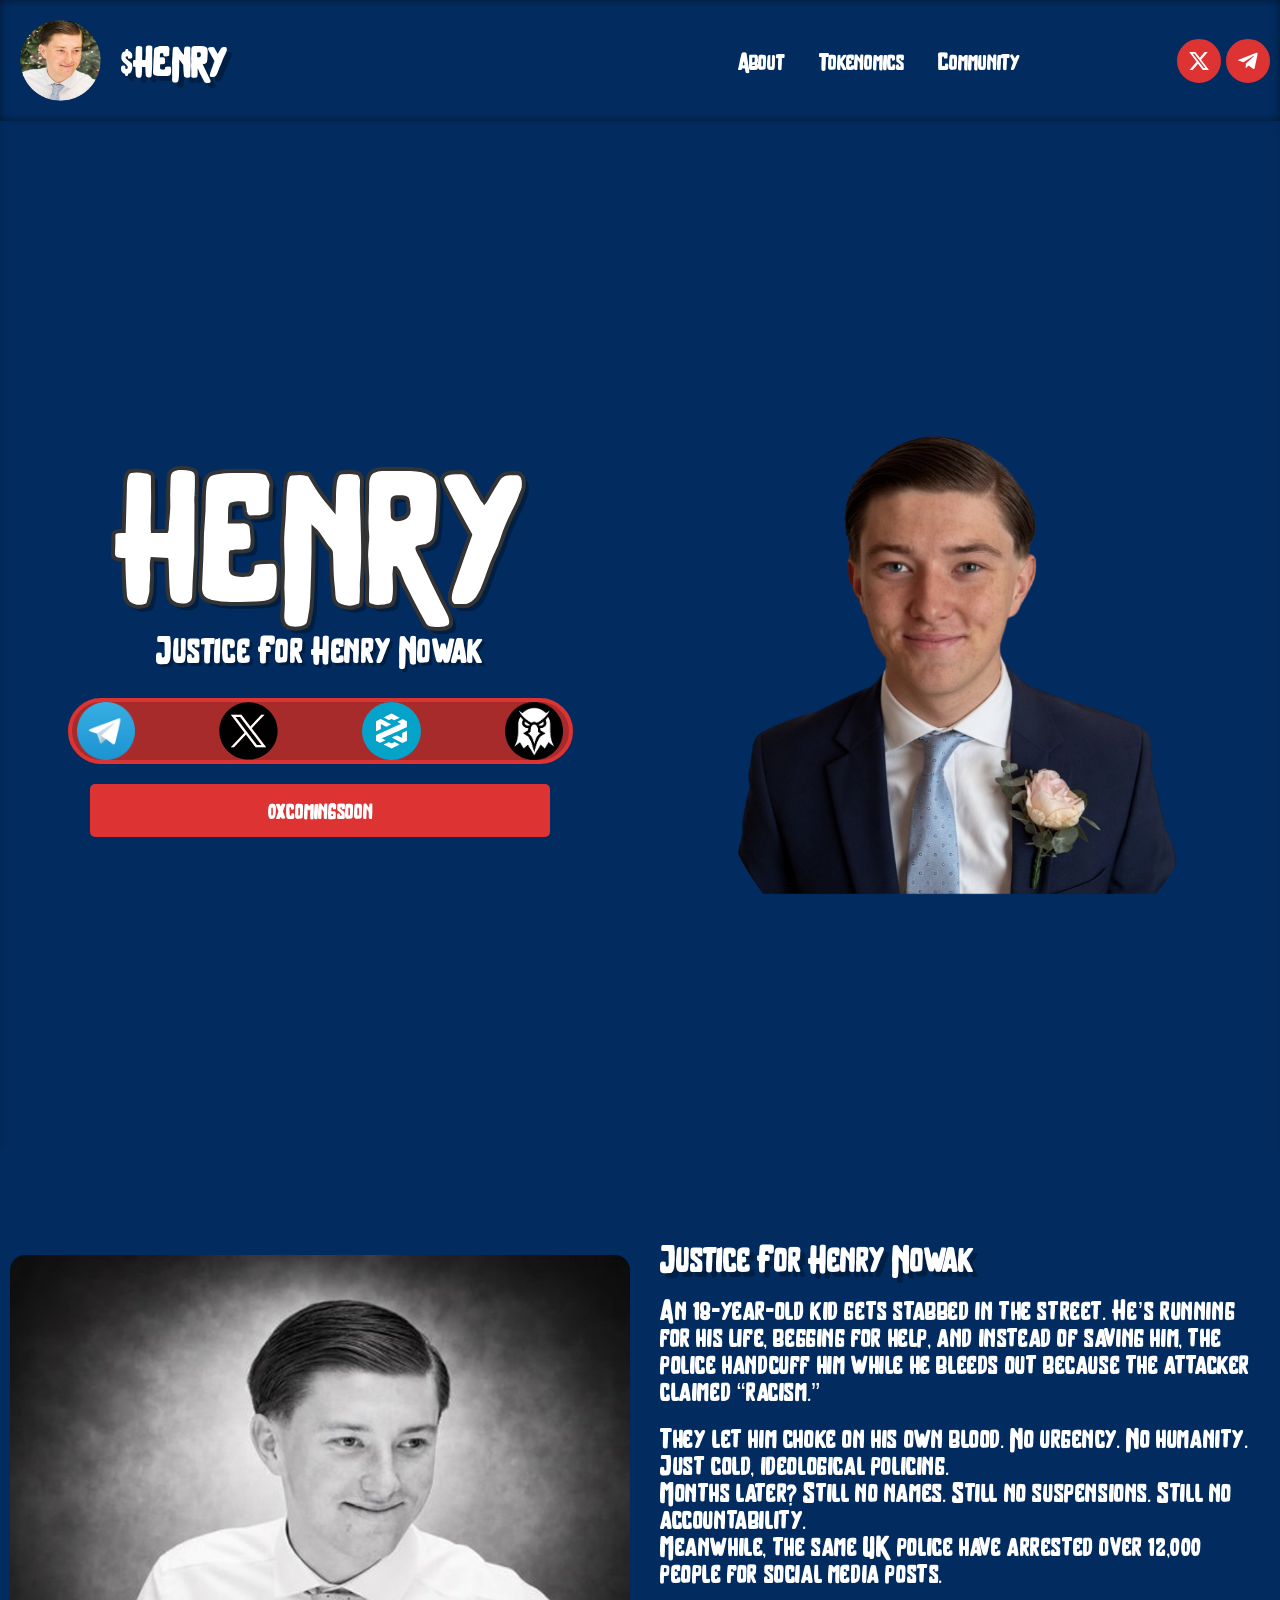
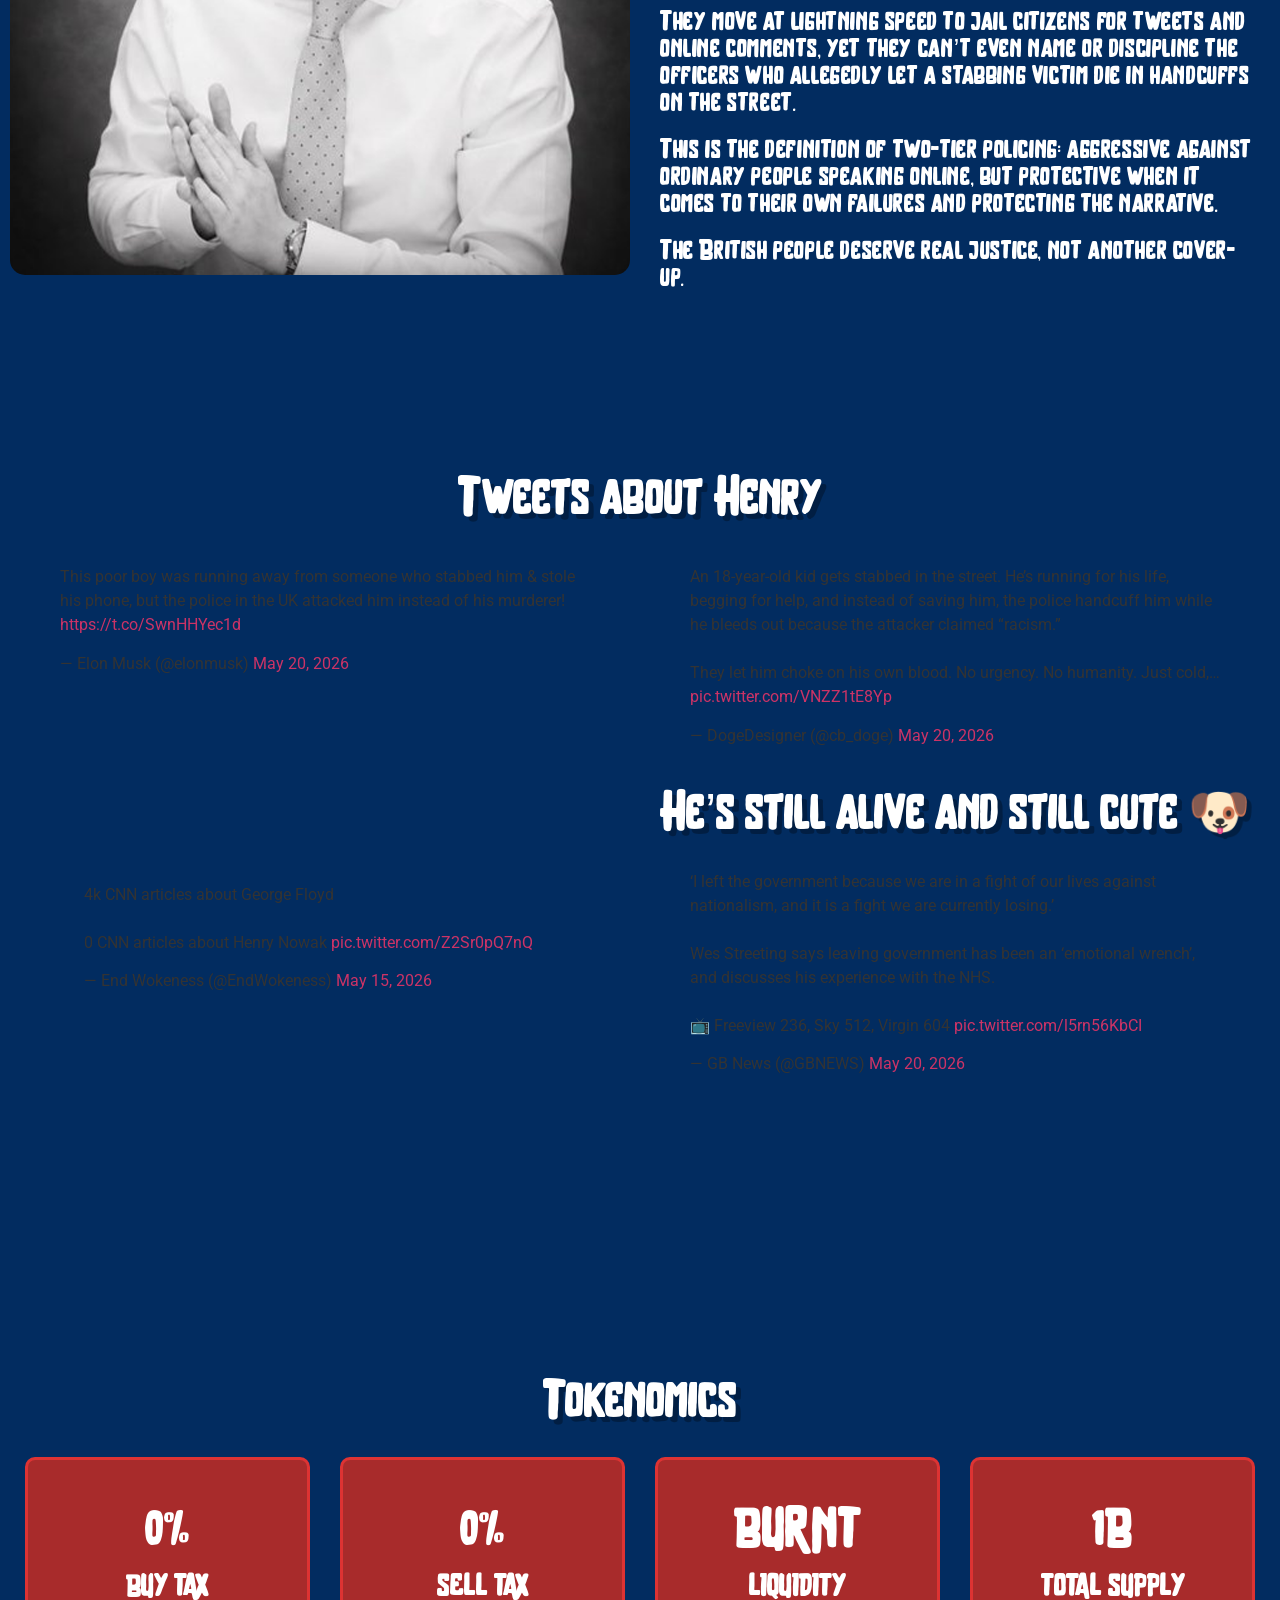
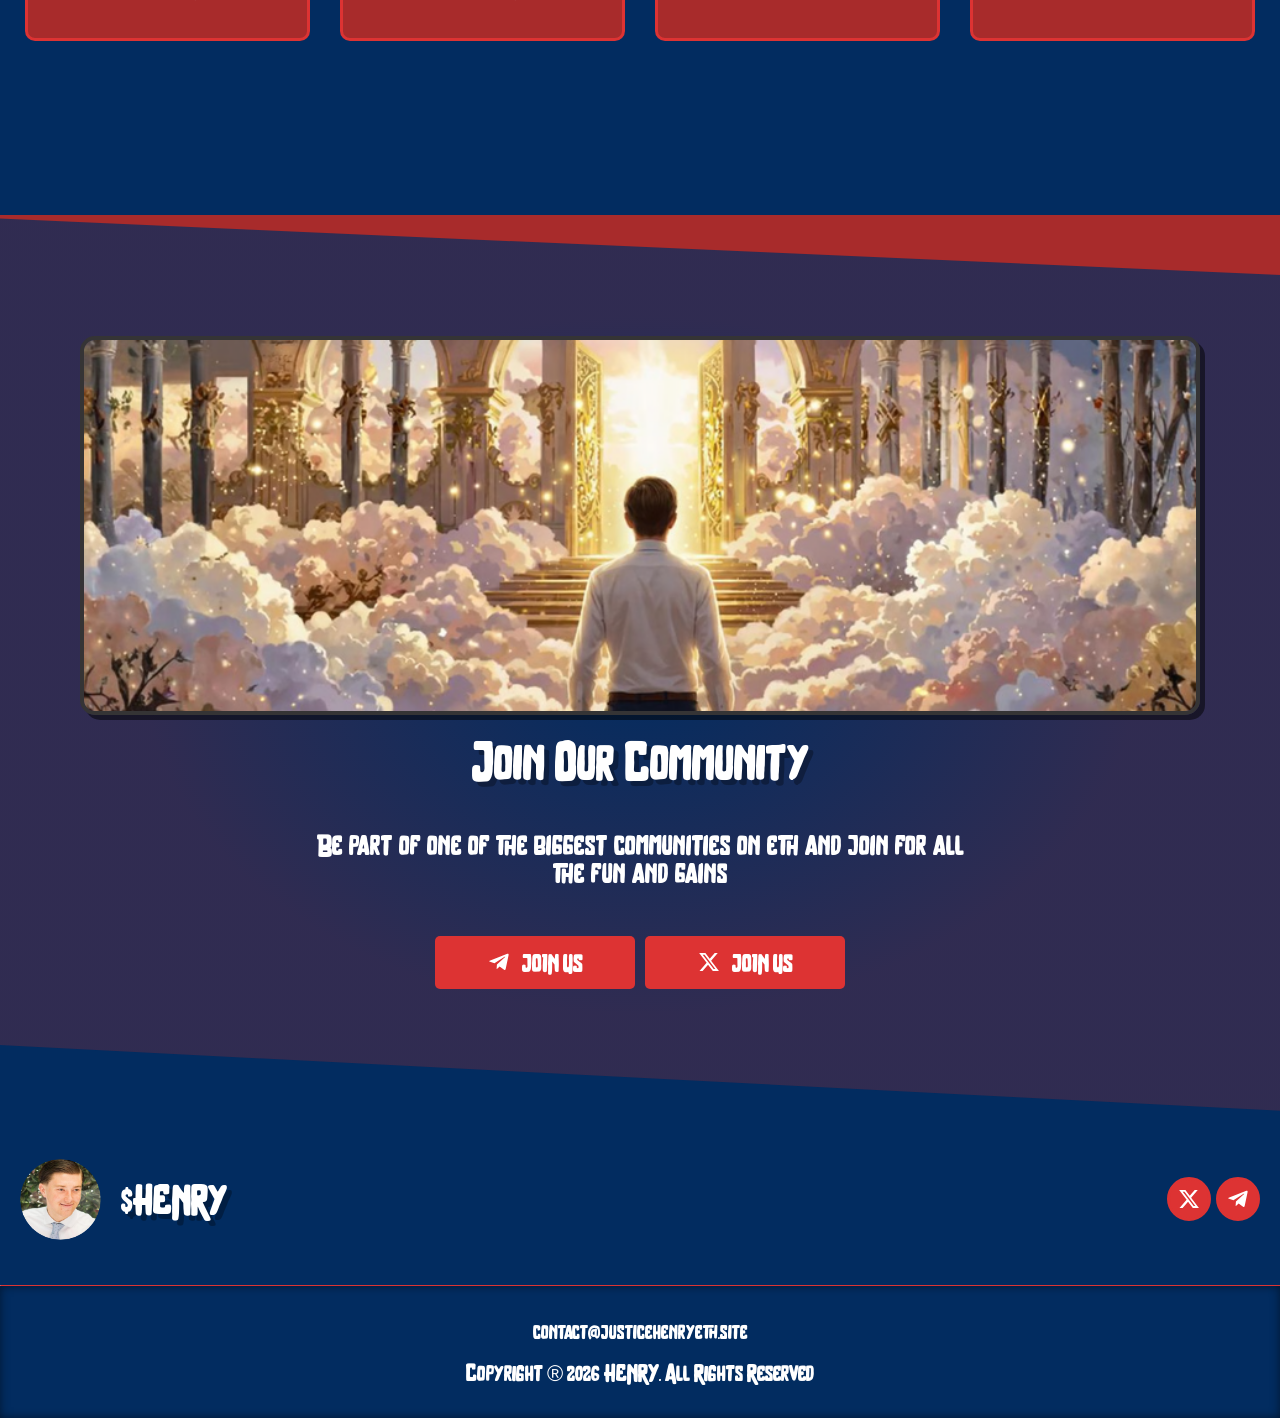
==== commit 91e560f3: "update" ====
--- a/index.html
+++ b/index.html
@@ -883,7 +883,7 @@
                         <h2
                           class="elementor-heading-title elementor-size-default"
                         >
-                          $CHARLIE
+                          $HENRY
                         </h2>
                       </div>
                     </div>
@@ -924,24 +924,6 @@
                                 href="#tokenomics"
                                 class="wpr-menu-item wpr-pointer-item"
                                 >Tokenomics</a
-                              >
-                            </li>
-                            <!-- <li
-                              class="menu-item menu-item-type-custom menu-item-object-custom menu-item-67"
-                            >
-                              <a
-                                href="#howtobuy"
-                                class="wpr-menu-item wpr-pointer-item"
-                                >How To Buy</a
-                              >
-                            </li> -->
-                            <li
-                              class="menu-item menu-item-type-custom menu-item-object-custom menu-item-68"
-                            >
-                              <a
-                                href="#memes"
-                                class="wpr-menu-item wpr-pointer-item"
-                                >Memes</a
                               >
                             </li>
                             <li
@@ -1016,35 +998,6 @@
                       class="elementor-widget-wrap elementor-element-populated"
                     >
                       <div
-                        class="elementor-element elementor-element-b347808 wpr-button-icon-position-left elementor-widget__width-auto wpr-button-icon-style-inline elementor-widget elementor-widget-wpr-button"
-                        data-id="b347808"
-                        data-element_type="widget"
-                        data-widget_type="wpr-button.default"
-                      >
-                        <div class="wpr-button-wrap elementor-clearfix">
-                          <a
-                            class="wpr-button wpr-button-effect wpr-button-none"
-                            data-text=""
-                            href="https://x.com"
-                          >
-                            <span class="wpr-button-content">
-                              <span class="wpr-button-text">Com</span>
-
-                              <span class="wpr-button-icon"
-                                ><svg
-                                  class="e-font-icon-svg e-fab-x-twitter"
-                                  viewBox="0 0 512 512"
-                                  xmlns="http://www.w3.org/2000/svg"
-                                >
-                                  <path
-                                    d="M389.2 48h70.6L305.6 224.2 487 464H345L233.7 318.6 106.5 464H35.8L200.7 275.5 26.8 48H172.4L272.9 180.9 389.2 48zM364.4 421.8h39.1L151.1 88h-42L364.4 421.8z"
-                                  ></path></svg
-                              ></span>
-                            </span>
-                          </a>
-                        </div>
-                      </div>
-                      <div
                         class="elementor-element elementor-element-52de0655 elementor-shape-circle e-grid-align-right elementor-widget__width-auto elementor-grid-0 elementor-widget elementor-widget-social-icons"
                         data-id="52de0655"
                         data-element_type="widget"
@@ -1057,7 +1010,7 @@
                           <span class="elementor-grid-item" role="listitem">
                             <a
                               class="elementor-icon elementor-social-icon elementor-social-icon-x-twitter elementor-repeater-item-e8f6ba9"
-                              href="https://x.com/charlietrumpsol"
+                              href="https://x.com/justicehenry_x"
                               target="_blank"
                             >
                               <span class="elementor-screen-only"
@@ -1078,7 +1031,7 @@
                           <span class="elementor-grid-item" role="listitem">
                             <a
                               class="elementor-icon elementor-social-icon elementor-social-icon-telegram-plane elementor-repeater-item-0de3487"
-                              href="https://t.me/charlietrumpsol_entry"
+                              href="https://t.me/justicehenry_eth"
                               target="_blank"
                             >
                               <span class="elementor-screen-only"
@@ -1092,28 +1045,6 @@
                               >
                                 <path
                                   d="M446.7 98.6l-67.6 318.8c-5.1 22.5-18.4 28.1-37.3 17.5l-103-75.9-49.7 47.8c-5.5 5.5-10.1 10.1-20.7 10.1l7.4-104.9 190.9-172.5c8.3-7.4-1.8-11.5-12.9-4.1L117.8 284 16.2 252.2c-22.1-6.9-22.5-22.1 4.6-32.7L418.2 66.4c18.4-6.9 34.5 4.1 28.5 32.2z"
-                                ></path>
-                              </svg>
-                            </a>
-                          </span>
-                          <span class="elementor-grid-item" role="listitem">
-                            <a
-                              class="elementor-icon elementor-social-icon elementor-social-icon- elementor-repeater-item-05aee89"
-                              href="https://truthsocial.com/@CharlieTrumpEth"
-                              target="_blank"
-                            >
-                              <span class="elementor-screen-only"></span>
-                              <svg
-                                xmlns="http://www.w3.org/2000/svg"
-                                viewBox="0 0 130 112"
-                              >
-                                <path
-                                  d="M117.398 29.827V.096H48.186V109.85h35.327V29.827h33.885Z"
-                                  fill="#FFFFFF"
-                                ></path>
-                                <path
-                                  d="M.959.096h33.913V29.82H.96V.096Z"
-                                  fill="#FFFFFF"
                                 ></path>
                               </svg>
                             </a>
@@ -1270,7 +1201,7 @@
                 data-widget_type="heading.default"
               >
                 <h2 class="elementor-heading-title elementor-size-default">
-                  CHARLIE
+                  HENRY
                 </h2>
               </div>
               <div
@@ -1280,7 +1211,7 @@
                 data-widget_type="heading.default"
               >
                 <h2 class="elementor-heading-title elementor-size-default">
-                  Trump Family Dog
+                  Justice For Henry Nowak
                 </h2>
               </div>
               <section
@@ -1304,7 +1235,7 @@
                         data-element_type="widget"
                         data-widget_type="image.default"
                       >
-                        <a href="https://t.me/charlietrumpsol_entry">
+                        <a href="https://t.me/justicehenry_eth">
                           <img
                             decoding="async"
                             width="800"
@@ -1322,7 +1253,7 @@
                         data-element_type="widget"
                         data-widget_type="image.default"
                       >
-                        <a href="https://x.com/charlietrumpsol">
+                        <a href="https://x.com/justicehenry_x">
                           <img
                             decoding="async"
                             width="256"
@@ -1339,7 +1270,7 @@
                         data-element_type="widget"
                         data-widget_type="image.default"
                       >
-                        <a href="https://www.dextools.io/app/en/solana/pair-explorer/0xcomingsoon">
+                        <a href="https://www.dextools.io/app/en/eth/pair-explorer/0xcomingsoon">
                           <img
                             loading="lazy"
                             decoding="async"
@@ -1358,7 +1289,7 @@
                         data-widget_type="image.default"
                       >
                         <a
-                          href="https://dexscreener.com/solana/TBA"
+                          href="https://dexscreener.com/ethereum/0xcomingsoon"
                         >
                           <img
                             loading="lazy"
@@ -1386,11 +1317,11 @@
                   <a
                     class="wpr-button wpr-button-effect elementor-animation-float"
                     data-text=""
-                    href="https://swap.pump.fun/?input=So11111111111111111111111111111111111111112&output=TBA"
+                    href="https://app.uniswap.org/#/swap?inputCurrency=eth&outputCurrency=0xcomingsoon"
                   >
                     <span class="wpr-button-content">
                       <span class="wpr-button-text"
-                        >TBA</span
+                        >0xcomingsoon</span
                       >
                     </span>
                   </a>
@@ -1490,7 +1421,7 @@
                         <h2
                           class="elementor-heading-title elementor-size-default"
                         >
-                          Meet Charlie – The Trump Family’s Beloved Dog
+                          Justice For Henry Nowak
                         </h2>
                       </div>
                       <div
@@ -1502,63 +1433,45 @@
                         <h2
                           class="elementor-heading-title elementor-size-default"
                         >
-                          Charlie is a Beagle and the cherished dog of Eric
-                          Trump, widely known as the official pet dog of the
-                          Trump family. With his soulful eyes, calm demeanor,
-                          and unmistakable charm, Charlie has quietly become a
-                          favorite among supporters and followers across social
-                          media.
+                          An 18-year-old kid gets stabbed in the street. He’s running for his life, begging for help, and instead of saving him, the police handcuff him while he bleeds out because the attacker claimed “racism.”
                         </h2>
                       </div>
                       <div
-                        class="elementor-element elementor-element-e4197d4 elementor-widget elementor-widget-heading"
-                        data-id="e4197d4"
+                        class="elementor-element elementor-element-7ccc3c10 elementor-widget elementor-widget-heading"
+                        data-id="7ccc3c10"
                         data-element_type="widget"
                         data-widget_type="heading.default"
                       >
                         <h2
                           class="elementor-heading-title elementor-size-default"
                         >
-                          Who is Charlie?
+                          They let him choke on his own blood. No urgency. No humanity. Just cold, ideological policing. <br/>
+                          Months later? Still no names. Still no suspensions. Still no accountability. <br/>
+                          Meanwhile, the same UK police have arrested over 12,000 people for social media posts. <br/>
                         </h2>
                       </div>
                       <div
-                        class="elementor-element elementor-element-7ccc3c10 elementor-widget elementor-widget-heading"
-                        data-id="7ccc3c10"
+                        class="elementor-element elementor-element-24b79db2 elementor-widget elementor-widget-heading"
+                        data-id="24b79db2"
                         data-element_type="widget"
                         data-widget_type="heading.default"
                       >
                         <h2
                           class="elementor-heading-title elementor-size-default"
                         >
-                          Charlie represents loyalty, family values, and the
-                          warm personal side of the Trump household that many
-                          don’t often see. Eric Trump has regularly spoken about
-                          his dogs on X, expressing genuine love and pride for
-                          Charlie, often highlighting what a great dog he is.
-                          Those moments consistently draw appreciation from
-                          millions of followers who have grown fond of Charlie
-                          through these glimpses.
+                          They move at lightning speed to jail citizens for tweets and online comments, yet they can’t even name or discipline the officers who allegedly let a stabbing victim die in handcuffs on the street.
                         </h2>
                       </div>
                       <div
-                        class="elementor-element elementor-element-24b79db2 elementor-widget elementor-widget-heading"
-                        data-id="24b79db2"
+                        class="elementor-element elementor-element-42028dcc elementor-widget elementor-widget-heading"
+                        data-id="42028dcc"
                         data-element_type="widget"
                         data-widget_type="heading.default"
                       >
                         <h2
                           class="elementor-heading-title elementor-size-default"
                         >
-                          As Eric Trump’s constant companion, it’s only natural
-                          that Charlie spends time around Donald Trump as well.
-                          Whether it’s walking the grounds, being nearby during
-                          family gatherings, or simply sharing quiet moments,
-                          Charlie is no doubt a familiar and welcome presence
-                          within the Trump family’s daily life. Many supporters
-                          like to imagine Charlie as a four legged fixture of
-                          the Trump inner circle, observing history from just a
-                          few steps away.
+                          This is the definition of two-tier policing: aggressive against ordinary people speaking online, but protective when it comes to their own failures and protecting the narrative.
                         </h2>
                       </div>
                       <div
@@ -1570,12 +1483,7 @@
                         <h2
                           class="elementor-heading-title elementor-size-default"
                         >
-                          Calm, loyal, and full of character, Charlie has become
-                          more than just a family dog. He is a symbol of
-                          companionship, loyalty, and the strong family bond
-                          that defines the Trump household. A true good boy with
-                          a front row seat to one of the most well known
-                          families in America.
+                          The British people deserve real justice, not another cover-up.
                         </h2>
                       </div>
                     </div>
@@ -1608,7 +1516,7 @@
                 data-widget_type="heading.default"
               >
                 <h2 class="elementor-heading-title elementor-size-default">
-                  Tweets about Charlie
+                  Tweets about Henry
                 </h2>
               </div>
               <section
@@ -1631,31 +1539,7 @@
                         data-element_type="widget"
                         data-widget_type="html.default"
                       >
-                        <blockquote
-                          class="twitter-tweet"
-                          data-theme="dark"
-                          data-dnt="true"
-                          align="center"
-                        >
-                          <p lang="en" dir="ltr">
-                            If you don&#39;t like dogs, chances are we won&#39;t
-                            get along...they truly are man&#39;s best friend.
-                            Charlie is def mine!
-                            <a href="http://t.co/BWJQsedF"
-                              >pic.twitter.com/BWJQsedF</a
-                            >
-                          </p>
-                          &mdash; Eric Trump (@EricTrump)
-                          <a
-                            href="https://twitter.com/EricTrump/status/172703454337302528?ref_src=twsrc%5Etfw"
-                            >February 23, 2012</a
-                          >
-                        </blockquote>
-                        <script
-                          async
-                          src="https://platform.twitter.com/widgets.js"
-                          charset="utf-8"
-                        ></script>
+                        <blockquote class="twitter-tweet"><p lang="en" dir="ltr">This poor boy was running away from someone who stabbed him &amp; stole his phone, but the police in the UK attacked him instead of his murderer! <a href="https://t.co/SwnHHYec1d">https://t.co/SwnHHYec1d</a></p>&mdash; Elon Musk (@elonmusk) <a href="https://twitter.com/elonmusk/status/2057105681707409412?ref_src=twsrc%5Etfw">May 20, 2026</a></blockquote> <script async src="https://platform.twitter.com/widgets.js" charset="utf-8"></script>
                       </div>
                     </div>
                   </div>
@@ -1673,31 +1557,7 @@
                         data-element_type="widget"
                         data-widget_type="html.default"
                       >
-                        <blockquote
-                          class="twitter-tweet"
-                          data-theme="dark"
-                          data-dnt="true"
-                          align="center"
-                        >
-                          <p lang="en" dir="ltr">
-                            Our dog looks like he just came from a Ghostbusters
-                            audition! He&#39;s getting excited to see what&#39;s
-                            in his stocking!
-                            <a href="http://t.co/6oO7VT24"
-                              >pic.twitter.com/6oO7VT24</a
-                            >
-                          </p>
-                          &mdash; Eric Trump (@EricTrump)
-                          <a
-                            href="https://twitter.com/EricTrump/status/279417842628173825?ref_src=twsrc%5Etfw"
-                            >December 14, 2012</a
-                          >
-                        </blockquote>
-                        <script
-                          async
-                          src="https://platform.twitter.com/widgets.js"
-                          charset="utf-8"
-                        ></script>
+                        <blockquote class="twitter-tweet"><p lang="en" dir="ltr">An 18-year-old kid gets stabbed in the street. He’s running for his life, begging for help, and instead of saving him, the police handcuff him while he bleeds out because the attacker claimed “racism.”<br><br>They let him choke on his own blood. No urgency. No humanity. Just cold,… <a href="https://t.co/VNZZ1tE8Yp">pic.twitter.com/VNZZ1tE8Yp</a></p>&mdash; DogeDesigner (@cb_doge) <a href="https://twitter.com/cb_doge/status/2057109692644823144?ref_src=twsrc%5Etfw">May 20, 2026</a></blockquote> <script async src="https://platform.twitter.com/widgets.js" charset="utf-8"></script>
                       </div>
                     </div>
                   </div>
@@ -1723,264 +1583,7 @@
                         data-element_type="widget"
                         data-widget_type="html.default"
                       >
-                        <blockquote
-                          class="instagram-media"
-                          data-instgrm-permalink="https://www.instagram.com/reel/DROIxhTCUy3/?utm_source=ig_embed&utm_campaign=loading"
-                          data-instgrm-version="14"
-                          style="
-                            background: #fff;
-                            border: 0;
-                            border-radius: 3px;
-                            box-shadow: 0 0 1px 0 rgba(0, 0, 0, 0.5),
-                              0 1px 10px 0 rgba(0, 0, 0, 0.15);
-                            margin: 1px;
-                            max-width: 658px;
-                            min-width: 326px;
-                            padding: 0;
-                            width: 99.375%;
-                            width: -webkit-calc(100% - 2px);
-                            width: calc(100% - 2px);
-                          "
-                        >
-                          <div style="padding: 16px">
-                            <a
-                              href="https://www.instagram.com/reel/DROIxhTCUy3/?utm_source=ig_embed&utm_campaign=loading"
-                              style="
-                                background: #ffffff;
-                                line-height: 0;
-                                padding: 0 0;
-                                text-align: center;
-                                text-decoration: none;
-                                width: 100%;
-                              "
-                              target="_blank"
-                            >
-                              <div
-                                style="
-                                  display: flex;
-                                  flex-direction: row;
-                                  align-items: center;
-                                "
-                              >
-                                <div
-                                  style="
-                                    background-color: #f4f4f4;
-                                    border-radius: 50%;
-                                    flex-grow: 0;
-                                    height: 40px;
-                                    margin-right: 14px;
-                                    width: 40px;
-                                  "
-                                ></div>
-                                <div
-                                  style="
-                                    display: flex;
-                                    flex-direction: column;
-                                    flex-grow: 1;
-                                    justify-content: center;
-                                  "
-                                >
-                                  <div
-                                    style="
-                                      background-color: #f4f4f4;
-                                      border-radius: 4px;
-                                      flex-grow: 0;
-                                      height: 14px;
-                                      margin-bottom: 6px;
-                                      width: 100px;
-                                    "
-                                  ></div>
-                                  <div
-                                    style="
-                                      background-color: #f4f4f4;
-                                      border-radius: 4px;
-                                      flex-grow: 0;
-                                      height: 14px;
-                                      width: 60px;
-                                    "
-                                  ></div>
-                                </div>
-                              </div>
-                              <div style="padding: 19% 0"></div>
-                              <div
-                                style="
-                                  display: block;
-                                  height: 50px;
-                                  margin: 0 auto 12px;
-                                  width: 50px;
-                                "
-                              >
-                                <svg
-                                  width="50px"
-                                  height="50px"
-                                  viewBox="0 0 60 60"
-                                  version="1.1"
-                                  xmlns="https://www.w3.org/2000/svg"
-                                  xmlns:xlink="https://www.w3.org/1999/xlink"
-                                >
-                                  <g
-                                    stroke="none"
-                                    stroke-width="1"
-                                    fill="none"
-                                    fill-rule="evenodd"
-                                  >
-                                    <g
-                                      transform="translate(-511.000000, -20.000000)"
-                                      fill="#000000"
-                                    >
-                                      <g>
-                                        <path
-                                          d="M556.869,30.41 C554.814,30.41 553.148,32.076 553.148,34.131 C553.148,36.186 554.814,37.852 556.869,37.852 C558.924,37.852 560.59,36.186 560.59,34.131 C560.59,32.076 558.924,30.41 556.869,30.41 M541,60.657 C535.114,60.657 530.342,55.887 530.342,50 C530.342,44.114 535.114,39.342 541,39.342 C546.887,39.342 551.658,44.114 551.658,50 C551.658,55.887 546.887,60.657 541,60.657 M541,33.886 C532.1,33.886 524.886,41.1 524.886,50 C524.886,58.899 532.1,66.113 541,66.113 C549.9,66.113 557.115,58.899 557.115,50 C557.115,41.1 549.9,33.886 541,33.886 M565.378,62.101 C565.244,65.022 564.756,66.606 564.346,67.663 C563.803,69.06 563.154,70.057 562.106,71.106 C561.058,72.155 560.06,72.803 558.662,73.347 C557.607,73.757 556.021,74.244 553.102,74.378 C549.944,74.521 548.997,74.552 541,74.552 C533.003,74.552 532.056,74.521 528.898,74.378 C525.979,74.244 524.393,73.757 523.338,73.347 C521.94,72.803 520.942,72.155 519.894,71.106 C518.846,70.057 518.197,69.06 517.654,67.663 C517.244,66.606 516.755,65.022 516.623,62.101 C516.479,58.943 516.448,57.996 516.448,50 C516.448,42.003 516.479,41.056 516.623,37.899 C516.755,34.978 517.244,33.391 517.654,32.338 C518.197,30.938 518.846,29.942 519.894,28.894 C520.942,27.846 521.94,27.196 523.338,26.654 C524.393,26.244 525.979,25.756 528.898,25.623 C532.057,25.479 533.004,25.448 541,25.448 C548.997,25.448 549.943,25.479 553.102,25.623 C556.021,25.756 557.607,26.244 558.662,26.654 C560.06,27.196 561.058,27.846 562.106,28.894 C563.154,29.942 563.803,30.938 564.346,32.338 C564.756,33.391 565.244,34.978 565.378,37.899 C565.522,41.056 565.552,42.003 565.552,50 C565.552,57.996 565.522,58.943 565.378,62.101 M570.82,37.631 C570.674,34.438 570.167,32.258 569.425,30.349 C568.659,28.377 567.633,26.702 565.965,25.035 C564.297,23.368 562.623,22.342 560.652,21.575 C558.743,20.834 556.562,20.326 553.369,20.18 C550.169,20.033 549.148,20 541,20 C532.853,20 531.831,20.033 528.631,20.18 C525.438,20.326 523.257,20.834 521.349,21.575 C519.376,22.342 517.703,23.368 516.035,25.035 C514.368,26.702 513.342,28.377 512.574,30.349 C511.834,32.258 511.326,34.438 511.181,37.631 C511.035,40.831 511,41.851 511,50 C511,58.147 511.035,59.17 511.181,62.369 C511.326,65.562 511.834,67.743 512.574,69.651 C513.342,71.625 514.368,73.296 516.035,74.965 C517.703,76.634 519.376,77.658 521.349,78.425 C523.257,79.167 525.438,79.673 528.631,79.82 C531.831,79.965 532.853,80.001 541,80.001 C549.148,80.001 550.169,79.965 553.369,79.82 C556.562,79.673 558.743,79.167 560.652,78.425 C562.623,77.658 564.297,76.634 565.965,74.965 C567.633,73.296 568.659,71.625 569.425,69.651 C570.167,67.743 570.674,65.562 570.82,62.369 C570.966,59.17 571,58.147 571,50 C571,41.851 570.966,40.831 570.82,37.631"
-                                        ></path>
-                                      </g>
-                                    </g>
-                                  </g>
-                                </svg>
-                              </div>
-                              <div style="padding-top: 8px">
-                                <div
-                                  style="
-                                    color: #3897f0;
-                                    font-family: Arial, sans-serif;
-                                    font-size: 14px;
-                                    font-style: normal;
-                                    font-weight: 550;
-                                    line-height: 18px;
-                                  "
-                                >
-                                  View this post on Instagram
-                                </div>
-                              </div>
-                              <div style="padding: 12.5% 0"></div>
-                              <div
-                                style="
-                                  display: flex;
-                                  flex-direction: row;
-                                  margin-bottom: 14px;
-                                  align-items: center;
-                                "
-                              >
-                                <div>
-                                  <div
-                                    style="
-                                      background-color: #f4f4f4;
-                                      border-radius: 50%;
-                                      height: 12.5px;
-                                      width: 12.5px;
-                                      transform: translateX(0px) translateY(7px);
-                                    "
-                                  ></div>
-                                  <div
-                                    style="
-                                      background-color: #f4f4f4;
-                                      height: 12.5px;
-                                      transform: rotate(-45deg) translateX(3px)
-                                        translateY(1px);
-                                      width: 12.5px;
-                                      flex-grow: 0;
-                                      margin-right: 14px;
-                                      margin-left: 2px;
-                                    "
-                                  ></div>
-                                  <div
-                                    style="
-                                      background-color: #f4f4f4;
-                                      border-radius: 50%;
-                                      height: 12.5px;
-                                      width: 12.5px;
-                                      transform: translateX(9px)
-                                        translateY(-18px);
-                                    "
-                                  ></div>
-                                </div>
-                                <div style="margin-left: 8px">
-                                  <div
-                                    style="
-                                      background-color: #f4f4f4;
-                                      border-radius: 50%;
-                                      flex-grow: 0;
-                                      height: 20px;
-                                      width: 20px;
-                                    "
-                                  ></div>
-                                  <div
-                                    style="
-                                      width: 0;
-                                      height: 0;
-                                      border-top: 2px solid transparent;
-                                      border-left: 6px solid #f4f4f4;
-                                      border-bottom: 2px solid transparent;
-                                      transform: translateX(16px)
-                                        translateY(-4px) rotate(30deg);
-                                    "
-                                  ></div>
-                                </div>
-                                <div style="margin-left: auto">
-                                  <div
-                                    style="
-                                      width: 0px;
-                                      border-top: 8px solid #f4f4f4;
-                                      border-right: 8px solid transparent;
-                                      transform: translateY(16px);
-                                    "
-                                  ></div>
-                                  <div
-                                    style="
-                                      background-color: #f4f4f4;
-                                      flex-grow: 0;
-                                      height: 12px;
-                                      width: 16px;
-                                      transform: translateY(-4px);
-                                    "
-                                  ></div>
-                                  <div
-                                    style="
-                                      width: 0;
-                                      height: 0;
-                                      border-top: 8px solid #f4f4f4;
-                                      border-left: 8px solid transparent;
-                                      transform: translateY(-4px)
-                                        translateX(8px);
-                                    "
-                                  ></div>
-                                </div>
-                              </div>
-                              <div
-                                style="
-                                  display: flex;
-                                  flex-direction: column;
-                                  flex-grow: 1;
-                                  justify-content: center;
-                                  margin-bottom: 24px;
-                                "
-                              >
-                                <div
-                                  style="
-                                    background-color: #f4f4f4;
-                                    border-radius: 4px;
-                                    flex-grow: 0;
-                                    height: 14px;
-                                    margin-bottom: 6px;
-                                    width: 224px;
-                                  "
-                                ></div>
-                                <div
-                                  style="
-                                    background-color: #f4f4f4;
-                                    border-radius: 4px;
-                                    flex-grow: 0;
-                                    height: 14px;
-                                    width: 144px;
-                                  "
-                                ></div></div
-                            ></a>
-                          </div>
-                        </blockquote>
-                        <script
-                          async
-                          onerror="var a=document.createElement('script');a.src='https://iframely.net/files/instagram_embed.js';document.body.appendChild(a);"
-                          src="https://www.instagram.com/embed.js"
-                        ></script>
+                        <blockquote class="twitter-tweet"><p lang="en" dir="ltr">4k CNN articles about George Floyd<br><br>0 CNN articles about Henry Nowak <a href="https://t.co/Z2Sr0pQ7nQ">pic.twitter.com/Z2Sr0pQ7nQ</a></p>&mdash; End Wokeness (@EndWokeness) <a href="https://twitter.com/EndWokeness/status/2055297446801007017?ref_src=twsrc%5Etfw">May 15, 2026</a></blockquote> <script async src="https://platform.twitter.com/widgets.js" charset="utf-8"></script>
                       </div>
                     </div>
                   </div>
@@ -2010,33 +1613,7 @@
                         data-element_type="widget"
                         data-widget_type="html.default"
                       >
-                        <blockquote
-                          class="twitter-tweet"
-                          data-theme="dark"
-                          data-dnt="true"
-                          align="center"
-                        >
-                          <p lang="en" dir="ltr">
-                            13 years of stealing random children&#39;s hot dogs,
-                            Secret Service subs and Thanksgiving turkey legs
-                            deserves a very special meatball for our first baby,
-                            Charlie. 🐶 HAPPY BIRTHDAY, CORNCHIPS! We love you
-                            SO much!!!! 🎂🥰
-                            <a href="https://t.co/pOO1y2qPZ7"
-                              >pic.twitter.com/pOO1y2qPZ7</a
-                            >
-                          </p>
-                          &mdash; Lara Trump (@LaraLeaTrump)
-                          <a
-                            href="https://twitter.com/LaraLeaTrump/status/1660436583613431811?ref_src=twsrc%5Etfw"
-                            >May 22, 2023</a
-                          >
-                        </blockquote>
-                        <script
-                          async
-                          src="https://platform.twitter.com/widgets.js"
-                          charset="utf-8"
-                        ></script>
+                        <blockquote class="twitter-tweet"><p lang="en" dir="ltr">‘I left the government because we are in a fight of our lives against nationalism, and it is a fight we are currently losing.’<br><br>Wes Streeting says leaving government has been an ‘emotional wrench’, and discusses his experience with the NHS.<br><br>📺 Freeview 236, Sky 512, Virgin 604 <a href="https://t.co/l5rn56KbCI">pic.twitter.com/l5rn56KbCI</a></p>&mdash; GB News (@GBNEWS) <a href="https://twitter.com/GBNEWS/status/2057097211645677720?ref_src=twsrc%5Etfw">May 20, 2026</a></blockquote> <script async src="https://platform.twitter.com/widgets.js" charset="utf-8"></script>
                       </div>
                     </div>
                   </div>
@@ -2412,7 +1989,7 @@
                         <h2
                           class="elementor-heading-title elementor-size-default"
                         >
-                          Have ETH in your wallet to switch to $charlie. If you
+                          Have ETH in your wallet to switch to $HENRY. If you
                           don’t have any ETH, you can buy directly on metamask,
                           transfer from another wallet, or buy on another
                           exchange and send it to your wallet.
@@ -2486,7 +2063,7 @@
                         >
                           Connect to Uniswap. Go to app.uniswap.org in Google
                           Chrome or on the browser inside your Metamask app.
-                          Connect your wallet. Paste the $CHARLIE token address
+                          Connect your wallet. Paste the $HENRY token address
                           into Uniswap, select charlie, and confirm. When
                           Metamask prompts you for a wallet signature, sign
                         </h2>
@@ -2546,7 +2123,7 @@
                         <h2
                           class="elementor-heading-title elementor-size-default"
                         >
-                          Swap ETH For $charlie
+                          Swap ETH For $HENRY
                         </h2>
                       </div>
                       <div
@@ -2558,7 +2135,7 @@
                         <h2
                           class="elementor-heading-title elementor-size-default"
                         >
-                          Swap ETH for $CHARLIE. We have ZERO taxes so you don’t
+                          Swap ETH for $HENRY. We have ZERO taxes so you don’t
                           need to worry about buying with a specific slippage,
                           although you may need to use slippage during times of
                           market volatility.
@@ -2572,1030 +2149,6 @@
           </div>
         </div>
       </section> -->
-      <section
-        class="elementor-section elementor-top-section elementor-element elementor-element-73615591 memes elementor-section-boxed elementor-section-height-default elementor-section-height-default wpr-particle-no wpr-jarallax-no wpr-parallax-no wpr-sticky-section-no"
-        data-id="73615591"
-        data-element_type="section"
-        id="memes"
-        data-settings='{"background_background":"classic"}'
-      >
-        <div class="elementor-container elementor-column-gap-default">
-          <div
-            class="elementor-column elementor-col-100 elementor-top-column elementor-element elementor-element-4d5c57e7"
-            data-id="4d5c57e7"
-            data-element_type="column"
-          >
-            <div class="elementor-widget-wrap elementor-element-populated">
-              <div
-                class="elementor-element elementor-element-3b4ef448 elementor-invisible elementor-widget elementor-widget-heading"
-                data-id="3b4ef448"
-                data-element_type="widget"
-                data-settings='{"_animation":"fadeInDown"}'
-                data-widget_type="heading.default"
-              >
-                <h2 class="elementor-heading-title elementor-size-default">
-                  MEMES
-                </h2>
-              </div>
-              <div
-                class="elementor-element elementor-element-7891ace wpr-grid-columns-4 wpr-grid-columns--tablet3 wpr-grid-columns--mobile1 wpr-grid-pagination-center elementor-widget elementor-widget-wpr-media-grid"
-                data-id="7891ace"
-                data-element_type="widget"
-                data-widget_type="wpr-media-grid.default"
-              >
-                <section
-                  class="wpr-grid wpr-media-grid elementor-clearfix"
-                  data-settings='{"layout":"masonry","columns_desktop":"4","gutter_hr":10,"gutter_hr_mobile":10,"gutter_hr_mobile_extra":10,"gutter_hr_tablet":10,"gutter_hr_tablet_extra":10,"gutter_hr_laptop":10,"gutter_hr_widescreen":10,"gutter_vr":10,"gutter_vr_mobile":10,"gutter_vr_mobile_extra":10,"gutter_vr_tablet":10,"gutter_vr_tablet_extra":10,"gutter_vr_laptop":10,"gutter_vr_widescreen":10,"animation":"default","animation_duration":0.3,"animation_delay":0.1,"deeplinking":"","filters_default_filter":"","filters_linkable":"no","filters_count":"","filters_hide_empty":"no","filters_animation":"default","filters_animation_duration":0.3,"filters_animation_delay":0.1,"pagination_type":"load-more","pagination_max_pages":1,"lightbox":{"selector":".wpr-grid-image-wrap","iframeMaxWidth":"60%","hash":false,"autoplay":"true","pause":5000,"progressBar":"true","counter":"true","controls":"true","getCaptionFromTitleOrAlt":"true","thumbnail":"","showThumbByDefault":"","share":"","zoom":"true","fullScreen":"true","download":"true"}}'
-                >
-                  <article
-                    class="wpr-grid-item elementor-clearfix post-48 attachment type-attachment status-inherit hentry"
-                  >
-                    <div class="wpr-grid-item-inner">
-                      <div class="wpr-grid-media-wrap wpr-effect-size-small">
-                        <div
-                          class="wpr-grid-image-wrap"
-                          data-src="/wp-content/uploads/2026/01/IMG_6650-1.png"
-                        >
-                          <img
-                            decoding="async"
-                            src="/wp-content/uploads/2026/01/IMG_6650-1.png"
-                            alt="IMG_6650-1.png"
-                            class="wpr-anim-timing-ease-default"
-                          />
-                        </div>
-                        <div class="wpr-grid-media-hover wpr-animation-wrap">
-                          <div
-                            class="wpr-grid-media-hover-bg wpr-overlay-fade-in wpr-anim-size-large wpr-anim-timing-ease-default wpr-anim-transparency"
-                            data-url="/img_6650-1-png/"
-                          ></div>
-                          <div class="wpr-cv-container">
-                            <div class="wpr-cv-outer">
-                              <div class="wpr-cv-inner">
-                                <div
-                                  class="wpr-grid-media-hover-middle elementor-clearfix"
-                                >
-                                  <div
-                                    class="wpr-grid-item-separator elementor-repeater-item-b5eee01 wpr-grid-item-display-custom wpr-grid-item-align-center wpr-element-fade-in wpr-anim-size-large wpr-anim-timing-ease-default wpr-anim-transparency wpr-grid-sep-style-1"
-                                  >
-                                    <div class="inner-block"><span></span></div>
-                                  </div>
-                                </div>
-                              </div>
-                            </div>
-                          </div>
-                        </div>
-                      </div>
-                    </div>
-                  </article>
-                  <article
-                    class="wpr-grid-item elementor-clearfix post-49 attachment type-attachment status-inherit hentry"
-                  >
-                    <div class="wpr-grid-item-inner">
-                      <div class="wpr-grid-media-wrap wpr-effect-size-small">
-                        <div
-                          class="wpr-grid-image-wrap"
-                          data-src="/wp-content/uploads/2026/01/IMG_6660.png"
-                        >
-                          <img
-                            decoding="async"
-                            src="/wp-content/uploads/2026/01/IMG_6660.png"
-                            alt="IMG_6660.png"
-                            class="wpr-anim-timing-ease-default"
-                          />
-                        </div>
-                        <div class="wpr-grid-media-hover wpr-animation-wrap">
-                          <div
-                            class="wpr-grid-media-hover-bg wpr-overlay-fade-in wpr-anim-size-large wpr-anim-timing-ease-default wpr-anim-transparency"
-                            data-url="/img_6660-png/"
-                          ></div>
-                          <div class="wpr-cv-container">
-                            <div class="wpr-cv-outer">
-                              <div class="wpr-cv-inner">
-                                <div
-                                  class="wpr-grid-media-hover-middle elementor-clearfix"
-                                >
-                                  <div
-                                    class="wpr-grid-item-separator elementor-repeater-item-b5eee01 wpr-grid-item-display-custom wpr-grid-item-align-center wpr-element-fade-in wpr-anim-size-large wpr-anim-timing-ease-default wpr-anim-transparency wpr-grid-sep-style-1"
-                                  >
-                                    <div class="inner-block"><span></span></div>
-                                  </div>
-                                </div>
-                              </div>
-                            </div>
-                          </div>
-                        </div>
-                      </div>
-                    </div>
-                  </article>
-                  <article
-                    class="wpr-grid-item elementor-clearfix post-50 attachment type-attachment status-inherit hentry"
-                  >
-                    <div class="wpr-grid-item-inner">
-                      <div class="wpr-grid-media-wrap wpr-effect-size-small">
-                        <div
-                          class="wpr-grid-image-wrap"
-                          data-src="/wp-content/uploads/2026/01/IMG_6662.png"
-                        >
-                          <img
-                            decoding="async"
-                            src="/wp-content/uploads/2026/01/IMG_6662.png"
-                            alt="IMG_6662.png"
-                            class="wpr-anim-timing-ease-default"
-                          />
-                        </div>
-                        <div class="wpr-grid-media-hover wpr-animation-wrap">
-                          <div
-                            class="wpr-grid-media-hover-bg wpr-overlay-fade-in wpr-anim-size-large wpr-anim-timing-ease-default wpr-anim-transparency"
-                            data-url="/img_6662-png/"
-                          ></div>
-                          <div class="wpr-cv-container">
-                            <div class="wpr-cv-outer">
-                              <div class="wpr-cv-inner">
-                                <div
-                                  class="wpr-grid-media-hover-middle elementor-clearfix"
-                                >
-                                  <div
-                                    class="wpr-grid-item-separator elementor-repeater-item-b5eee01 wpr-grid-item-display-custom wpr-grid-item-align-center wpr-element-fade-in wpr-anim-size-large wpr-anim-timing-ease-default wpr-anim-transparency wpr-grid-sep-style-1"
-                                  >
-                                    <div class="inner-block"><span></span></div>
-                                  </div>
-                                </div>
-                              </div>
-                            </div>
-                          </div>
-                        </div>
-                      </div>
-                    </div>
-                  </article>
-                  <article
-                    class="wpr-grid-item elementor-clearfix post-51 attachment type-attachment status-inherit hentry"
-                  >
-                    <div class="wpr-grid-item-inner">
-                      <div class="wpr-grid-media-wrap wpr-effect-size-small">
-                        <div
-                          class="wpr-grid-image-wrap"
-                          data-src="/wp-content/uploads/2026/01/IMG_5323.png"
-                        >
-                          <img
-                            decoding="async"
-                            src="/wp-content/uploads/2026/01/IMG_5323.png"
-                            alt="IMG_5323.png"
-                            class="wpr-anim-timing-ease-default"
-                          />
-                        </div>
-                        <div class="wpr-grid-media-hover wpr-animation-wrap">
-                          <div
-                            class="wpr-grid-media-hover-bg wpr-overlay-fade-in wpr-anim-size-large wpr-anim-timing-ease-default wpr-anim-transparency"
-                            data-url="/img_5323-png/"
-                          ></div>
-                          <div class="wpr-cv-container">
-                            <div class="wpr-cv-outer">
-                              <div class="wpr-cv-inner">
-                                <div
-                                  class="wpr-grid-media-hover-middle elementor-clearfix"
-                                >
-                                  <div
-                                    class="wpr-grid-item-separator elementor-repeater-item-b5eee01 wpr-grid-item-display-custom wpr-grid-item-align-center wpr-element-fade-in wpr-anim-size-large wpr-anim-timing-ease-default wpr-anim-transparency wpr-grid-sep-style-1"
-                                  >
-                                    <div class="inner-block"><span></span></div>
-                                  </div>
-                                </div>
-                              </div>
-                            </div>
-                          </div>
-                        </div>
-                      </div>
-                    </div>
-                  </article>
-                  <article
-                    class="wpr-grid-item elementor-clearfix post-52 attachment type-attachment status-inherit hentry"
-                  >
-                    <div class="wpr-grid-item-inner">
-                      <div class="wpr-grid-media-wrap wpr-effect-size-small">
-                        <div
-                          class="wpr-grid-image-wrap"
-                          data-src="/wp-content/uploads/2026/01/IMG_20260103_173725_720.jpg"
-                        >
-                          <img
-                            decoding="async"
-                            src="/wp-content/uploads/2026/01/IMG_20260103_173725_720.jpg"
-                            alt="IMG_20260103_173725_720.jpg"
-                            class="wpr-anim-timing-ease-default"
-                          />
-                        </div>
-                        <div class="wpr-grid-media-hover wpr-animation-wrap">
-                          <div
-                            class="wpr-grid-media-hover-bg wpr-overlay-fade-in wpr-anim-size-large wpr-anim-timing-ease-default wpr-anim-transparency"
-                            data-url="/img_20260103_173725_720-jpg/"
-                          ></div>
-                          <div class="wpr-cv-container">
-                            <div class="wpr-cv-outer">
-                              <div class="wpr-cv-inner">
-                                <div
-                                  class="wpr-grid-media-hover-middle elementor-clearfix"
-                                >
-                                  <div
-                                    class="wpr-grid-item-separator elementor-repeater-item-b5eee01 wpr-grid-item-display-custom wpr-grid-item-align-center wpr-element-fade-in wpr-anim-size-large wpr-anim-timing-ease-default wpr-anim-transparency wpr-grid-sep-style-1"
-                                  >
-                                    <div class="inner-block"><span></span></div>
-                                  </div>
-                                </div>
-                              </div>
-                            </div>
-                          </div>
-                        </div>
-                      </div>
-                    </div>
-                  </article>
-                  <article
-                    class="wpr-grid-item elementor-clearfix post-53 attachment type-attachment status-inherit hentry"
-                  >
-                    <div class="wpr-grid-item-inner">
-                      <div class="wpr-grid-media-wrap wpr-effect-size-small">
-                        <div
-                          class="wpr-grid-image-wrap"
-                          data-src="/wp-content/uploads/2026/01/IMG_6670.png"
-                        >
-                          <img
-                            decoding="async"
-                            src="/wp-content/uploads/2026/01/IMG_6670.png"
-                            alt="IMG_6670.png"
-                            class="wpr-anim-timing-ease-default"
-                          />
-                        </div>
-                        <div class="wpr-grid-media-hover wpr-animation-wrap">
-                          <div
-                            class="wpr-grid-media-hover-bg wpr-overlay-fade-in wpr-anim-size-large wpr-anim-timing-ease-default wpr-anim-transparency"
-                            data-url="/img_6670-png/"
-                          ></div>
-                          <div class="wpr-cv-container">
-                            <div class="wpr-cv-outer">
-                              <div class="wpr-cv-inner">
-                                <div
-                                  class="wpr-grid-media-hover-middle elementor-clearfix"
-                                >
-                                  <div
-                                    class="wpr-grid-item-separator elementor-repeater-item-b5eee01 wpr-grid-item-display-custom wpr-grid-item-align-center wpr-element-fade-in wpr-anim-size-large wpr-anim-timing-ease-default wpr-anim-transparency wpr-grid-sep-style-1"
-                                  >
-                                    <div class="inner-block"><span></span></div>
-                                  </div>
-                                </div>
-                              </div>
-                            </div>
-                          </div>
-                        </div>
-                      </div>
-                    </div>
-                  </article>
-                  <article
-                    class="wpr-grid-item elementor-clearfix post-54 attachment type-attachment status-inherit hentry"
-                  >
-                    <div class="wpr-grid-item-inner">
-                      <div class="wpr-grid-media-wrap wpr-effect-size-small">
-                        <div
-                          class="wpr-grid-image-wrap"
-                          data-src="/wp-content/uploads/2026/01/IMG_5333.png"
-                        >
-                          <img
-                            decoding="async"
-                            src="/wp-content/uploads/2026/01/IMG_5333.png"
-                            alt="IMG_5333.png"
-                            class="wpr-anim-timing-ease-default"
-                          />
-                        </div>
-                        <div class="wpr-grid-media-hover wpr-animation-wrap">
-                          <div
-                            class="wpr-grid-media-hover-bg wpr-overlay-fade-in wpr-anim-size-large wpr-anim-timing-ease-default wpr-anim-transparency"
-                            data-url="/img_5333-png/"
-                          ></div>
-                          <div class="wpr-cv-container">
-                            <div class="wpr-cv-outer">
-                              <div class="wpr-cv-inner">
-                                <div
-                                  class="wpr-grid-media-hover-middle elementor-clearfix"
-                                >
-                                  <div
-                                    class="wpr-grid-item-separator elementor-repeater-item-b5eee01 wpr-grid-item-display-custom wpr-grid-item-align-center wpr-element-fade-in wpr-anim-size-large wpr-anim-timing-ease-default wpr-anim-transparency wpr-grid-sep-style-1"
-                                  >
-                                    <div class="inner-block"><span></span></div>
-                                  </div>
-                                </div>
-                              </div>
-                            </div>
-                          </div>
-                        </div>
-                      </div>
-                    </div>
-                  </article>
-                  <article
-                    class="wpr-grid-item elementor-clearfix post-29 attachment type-attachment status-inherit hentry"
-                  >
-                    <div class="wpr-grid-item-inner">
-                      <div class="wpr-grid-media-wrap wpr-effect-size-small">
-                        <div
-                          class="wpr-grid-image-wrap"
-                          data-src="/wp-content/uploads/2026/01/IMG_6666-1.png"
-                        >
-                          <img
-                            decoding="async"
-                            src="/wp-content/uploads/2026/01/IMG_6666-1.png"
-                            alt="IMG_6666-1.png"
-                            class="wpr-anim-timing-ease-default"
-                          />
-                        </div>
-                        <div class="wpr-grid-media-hover wpr-animation-wrap">
-                          <div
-                            class="wpr-grid-media-hover-bg wpr-overlay-fade-in wpr-anim-size-large wpr-anim-timing-ease-default wpr-anim-transparency"
-                            data-url="/img_6666-1-png/"
-                          ></div>
-                          <div class="wpr-cv-container">
-                            <div class="wpr-cv-outer">
-                              <div class="wpr-cv-inner">
-                                <div
-                                  class="wpr-grid-media-hover-middle elementor-clearfix"
-                                >
-                                  <div
-                                    class="wpr-grid-item-separator elementor-repeater-item-b5eee01 wpr-grid-item-display-custom wpr-grid-item-align-center wpr-element-fade-in wpr-anim-size-large wpr-anim-timing-ease-default wpr-anim-transparency wpr-grid-sep-style-1"
-                                  >
-                                    <div class="inner-block"><span></span></div>
-                                  </div>
-                                </div>
-                              </div>
-                            </div>
-                          </div>
-                        </div>
-                      </div>
-                    </div>
-                  </article>
-                </section>
-              </div>
-              <div
-                class="elementor-element elementor-element-00c4d65 elementor-invisible elementor-widget elementor-widget-heading"
-                data-id="00c4d65"
-                data-element_type="widget"
-                data-settings='{"_animation":"fadeInDown"}'
-                data-widget_type="heading.default"
-              >
-                <h2 class="elementor-heading-title elementor-size-default">
-                  GALLERY
-                </h2>
-              </div>
-              <div
-                class="elementor-element elementor-element-666fe0f5 wpr-grid-columns-4 wpr-grid-columns--tablet3 wpr-grid-columns--mobile1 wpr-grid-pagination-center elementor-widget elementor-widget-wpr-media-grid"
-                data-id="666fe0f5"
-                data-element_type="widget"
-                data-widget_type="wpr-media-grid.default"
-              >
-                <section
-                  class="wpr-grid wpr-media-grid elementor-clearfix"
-                  data-settings='{"layout":"masonry","columns_desktop":"4","gutter_hr":10,"gutter_hr_mobile":10,"gutter_hr_mobile_extra":10,"gutter_hr_tablet":10,"gutter_hr_tablet_extra":10,"gutter_hr_laptop":10,"gutter_hr_widescreen":10,"gutter_vr":10,"gutter_vr_mobile":10,"gutter_vr_mobile_extra":10,"gutter_vr_tablet":10,"gutter_vr_tablet_extra":10,"gutter_vr_laptop":10,"gutter_vr_widescreen":10,"animation":"default","animation_duration":0.3,"animation_delay":0.1,"deeplinking":"","filters_default_filter":"","filters_linkable":"no","filters_count":"","filters_hide_empty":"no","filters_animation":"default","filters_animation_duration":0.3,"filters_animation_delay":0.1,"pagination_type":"load-more","pagination_max_pages":1,"lightbox":{"selector":".wpr-grid-image-wrap","iframeMaxWidth":"60%","hash":false,"autoplay":"true","pause":5000,"progressBar":"true","counter":"true","controls":"true","getCaptionFromTitleOrAlt":"true","thumbnail":"","showThumbByDefault":"","share":"","zoom":"true","fullScreen":"true","download":"true"}}'
-                >
-                  <article
-                    class="wpr-grid-item elementor-clearfix post-117 attachment type-attachment status-inherit hentry"
-                  >
-                    <div class="wpr-grid-item-inner">
-                      <div class="wpr-grid-media-wrap wpr-effect-size-small">
-                        <div
-                          class="wpr-grid-image-wrap"
-                          data-src="/wp-content/uploads/2026/01/5962827647253417153.jpg"
-                        >
-                          <img
-                            decoding="async"
-                            src="/wp-content/uploads/2026/01/5962827647253417153.jpg"
-                            alt="5962827647253417153"
-                            class="wpr-anim-timing-ease-default"
-                          />
-                        </div>
-                        <div class="wpr-grid-media-hover wpr-animation-wrap">
-                          <div
-                            class="wpr-grid-media-hover-bg wpr-overlay-fade-in wpr-anim-size-large wpr-anim-timing-ease-default wpr-anim-transparency"
-                            data-url="/5962827647253417153/"
-                          ></div>
-                          <div class="wpr-cv-container">
-                            <div class="wpr-cv-outer">
-                              <div class="wpr-cv-inner">
-                                <div
-                                  class="wpr-grid-media-hover-middle elementor-clearfix"
-                                >
-                                  <div
-                                    class="wpr-grid-item-separator elementor-repeater-item-b5eee01 wpr-grid-item-display-custom wpr-grid-item-align-center wpr-element-fade-in wpr-anim-size-large wpr-anim-timing-ease-default wpr-anim-transparency wpr-grid-sep-style-1"
-                                  >
-                                    <div class="inner-block"><span></span></div>
-                                  </div>
-                                </div>
-                              </div>
-                            </div>
-                          </div>
-                        </div>
-                      </div>
-                    </div>
-                  </article>
-                  <article
-                    class="wpr-grid-item elementor-clearfix post-118 attachment type-attachment status-inherit hentry"
-                  >
-                    <div class="wpr-grid-item-inner">
-                      <div class="wpr-grid-media-wrap wpr-effect-size-small">
-                        <div
-                          class="wpr-grid-image-wrap"
-                          data-src="/wp-content/uploads/2026/01/5962827647253417154.jpg"
-                        >
-                          <img
-                            decoding="async"
-                            src="/wp-content/uploads/2026/01/5962827647253417154.jpg"
-                            alt="5962827647253417154"
-                            class="wpr-anim-timing-ease-default"
-                          />
-                        </div>
-                        <div class="wpr-grid-media-hover wpr-animation-wrap">
-                          <div
-                            class="wpr-grid-media-hover-bg wpr-overlay-fade-in wpr-anim-size-large wpr-anim-timing-ease-default wpr-anim-transparency"
-                            data-url="/5962827647253417154/"
-                          ></div>
-                          <div class="wpr-cv-container">
-                            <div class="wpr-cv-outer">
-                              <div class="wpr-cv-inner">
-                                <div
-                                  class="wpr-grid-media-hover-middle elementor-clearfix"
-                                >
-                                  <div
-                                    class="wpr-grid-item-separator elementor-repeater-item-b5eee01 wpr-grid-item-display-custom wpr-grid-item-align-center wpr-element-fade-in wpr-anim-size-large wpr-anim-timing-ease-default wpr-anim-transparency wpr-grid-sep-style-1"
-                                  >
-                                    <div class="inner-block"><span></span></div>
-                                  </div>
-                                </div>
-                              </div>
-                            </div>
-                          </div>
-                        </div>
-                      </div>
-                    </div>
-                  </article>
-                  <article
-                    class="wpr-grid-item elementor-clearfix post-119 attachment type-attachment status-inherit hentry"
-                  >
-                    <div class="wpr-grid-item-inner">
-                      <div class="wpr-grid-media-wrap wpr-effect-size-small">
-                        <div
-                          class="wpr-grid-image-wrap"
-                          data-src="/wp-content/uploads/2026/01/5962827647253417157.jpg"
-                        >
-                          <img
-                            decoding="async"
-                            src="/wp-content/uploads/2026/01/5962827647253417157.jpg"
-                            alt="5962827647253417157"
-                            class="wpr-anim-timing-ease-default"
-                          />
-                        </div>
-                        <div class="wpr-grid-media-hover wpr-animation-wrap">
-                          <div
-                            class="wpr-grid-media-hover-bg wpr-overlay-fade-in wpr-anim-size-large wpr-anim-timing-ease-default wpr-anim-transparency"
-                            data-url="/5962827647253417157/"
-                          ></div>
-                          <div class="wpr-cv-container">
-                            <div class="wpr-cv-outer">
-                              <div class="wpr-cv-inner">
-                                <div
-                                  class="wpr-grid-media-hover-middle elementor-clearfix"
-                                >
-                                  <div
-                                    class="wpr-grid-item-separator elementor-repeater-item-b5eee01 wpr-grid-item-display-custom wpr-grid-item-align-center wpr-element-fade-in wpr-anim-size-large wpr-anim-timing-ease-default wpr-anim-transparency wpr-grid-sep-style-1"
-                                  >
-                                    <div class="inner-block"><span></span></div>
-                                  </div>
-                                </div>
-                              </div>
-                            </div>
-                          </div>
-                        </div>
-                      </div>
-                    </div>
-                  </article>
-                  <article
-                    class="wpr-grid-item elementor-clearfix post-120 attachment type-attachment status-inherit hentry"
-                  >
-                    <div class="wpr-grid-item-inner">
-                      <div class="wpr-grid-media-wrap wpr-effect-size-small">
-                        <div
-                          class="wpr-grid-image-wrap"
-                          data-src="/wp-content/uploads/2026/01/6251060875263413370.jpg"
-                        >
-                          <img
-                            decoding="async"
-                            src="/wp-content/uploads/2026/01/6251060875263413370.jpg"
-                            alt="6251060875263413370"
-                            class="wpr-anim-timing-ease-default"
-                          />
-                        </div>
-                        <div class="wpr-grid-media-hover wpr-animation-wrap">
-                          <div
-                            class="wpr-grid-media-hover-bg wpr-overlay-fade-in wpr-anim-size-large wpr-anim-timing-ease-default wpr-anim-transparency"
-                            data-url="/6251060875263413370/"
-                          ></div>
-                          <div class="wpr-cv-container">
-                            <div class="wpr-cv-outer">
-                              <div class="wpr-cv-inner">
-                                <div
-                                  class="wpr-grid-media-hover-middle elementor-clearfix"
-                                >
-                                  <div
-                                    class="wpr-grid-item-separator elementor-repeater-item-b5eee01 wpr-grid-item-display-custom wpr-grid-item-align-center wpr-element-fade-in wpr-anim-size-large wpr-anim-timing-ease-default wpr-anim-transparency wpr-grid-sep-style-1"
-                                  >
-                                    <div class="inner-block"><span></span></div>
-                                  </div>
-                                </div>
-                              </div>
-                            </div>
-                          </div>
-                        </div>
-                      </div>
-                    </div>
-                  </article>
-                  <article
-                    class="wpr-grid-item elementor-clearfix post-121 attachment type-attachment status-inherit hentry"
-                  >
-                    <div class="wpr-grid-item-inner">
-                      <div class="wpr-grid-media-wrap wpr-effect-size-small">
-                        <div
-                          class="wpr-grid-image-wrap"
-                          data-src="/wp-content/uploads/2026/01/6251060875263413371.jpg"
-                        >
-                          <img
-                            decoding="async"
-                            src="/wp-content/uploads/2026/01/6251060875263413371.jpg"
-                            alt="6251060875263413371"
-                            class="wpr-anim-timing-ease-default"
-                          />
-                        </div>
-                        <div class="wpr-grid-media-hover wpr-animation-wrap">
-                          <div
-                            class="wpr-grid-media-hover-bg wpr-overlay-fade-in wpr-anim-size-large wpr-anim-timing-ease-default wpr-anim-transparency"
-                            data-url="/6251060875263413371/"
-                          ></div>
-                          <div class="wpr-cv-container">
-                            <div class="wpr-cv-outer">
-                              <div class="wpr-cv-inner">
-                                <div
-                                  class="wpr-grid-media-hover-middle elementor-clearfix"
-                                >
-                                  <div
-                                    class="wpr-grid-item-separator elementor-repeater-item-b5eee01 wpr-grid-item-display-custom wpr-grid-item-align-center wpr-element-fade-in wpr-anim-size-large wpr-anim-timing-ease-default wpr-anim-transparency wpr-grid-sep-style-1"
-                                  >
-                                    <div class="inner-block"><span></span></div>
-                                  </div>
-                                </div>
-                              </div>
-                            </div>
-                          </div>
-                        </div>
-                      </div>
-                    </div>
-                  </article>
-                  <article
-                    class="wpr-grid-item elementor-clearfix post-122 attachment type-attachment status-inherit hentry"
-                  >
-                    <div class="wpr-grid-item-inner">
-                      <div class="wpr-grid-media-wrap wpr-effect-size-small">
-                        <div
-                          class="wpr-grid-image-wrap"
-                          data-src="/wp-content/uploads/2026/01/6251060875263413372.jpg"
-                        >
-                          <img
-                            decoding="async"
-                            src="/wp-content/uploads/2026/01/6251060875263413372.jpg"
-                            alt="6251060875263413372"
-                            class="wpr-anim-timing-ease-default"
-                          />
-                        </div>
-                        <div class="wpr-grid-media-hover wpr-animation-wrap">
-                          <div
-                            class="wpr-grid-media-hover-bg wpr-overlay-fade-in wpr-anim-size-large wpr-anim-timing-ease-default wpr-anim-transparency"
-                            data-url="/6251060875263413372/"
-                          ></div>
-                          <div class="wpr-cv-container">
-                            <div class="wpr-cv-outer">
-                              <div class="wpr-cv-inner">
-                                <div
-                                  class="wpr-grid-media-hover-middle elementor-clearfix"
-                                >
-                                  <div
-                                    class="wpr-grid-item-separator elementor-repeater-item-b5eee01 wpr-grid-item-display-custom wpr-grid-item-align-center wpr-element-fade-in wpr-anim-size-large wpr-anim-timing-ease-default wpr-anim-transparency wpr-grid-sep-style-1"
-                                  >
-                                    <div class="inner-block"><span></span></div>
-                                  </div>
-                                </div>
-                              </div>
-                            </div>
-                          </div>
-                        </div>
-                      </div>
-                    </div>
-                  </article>
-                  <article
-                    class="wpr-grid-item elementor-clearfix post-123 attachment type-attachment status-inherit hentry"
-                  >
-                    <div class="wpr-grid-item-inner">
-                      <div class="wpr-grid-media-wrap wpr-effect-size-small">
-                        <div
-                          class="wpr-grid-image-wrap"
-                          data-src="/wp-content/uploads/2026/01/6251060875263413373.jpg"
-                        >
-                          <img
-                            decoding="async"
-                            src="/wp-content/uploads/2026/01/6251060875263413373.jpg"
-                            alt="6251060875263413373"
-                            class="wpr-anim-timing-ease-default"
-                          />
-                        </div>
-                        <div class="wpr-grid-media-hover wpr-animation-wrap">
-                          <div
-                            class="wpr-grid-media-hover-bg wpr-overlay-fade-in wpr-anim-size-large wpr-anim-timing-ease-default wpr-anim-transparency"
-                            data-url="/6251060875263413373/"
-                          ></div>
-                          <div class="wpr-cv-container">
-                            <div class="wpr-cv-outer">
-                              <div class="wpr-cv-inner">
-                                <div
-                                  class="wpr-grid-media-hover-middle elementor-clearfix"
-                                >
-                                  <div
-                                    class="wpr-grid-item-separator elementor-repeater-item-b5eee01 wpr-grid-item-display-custom wpr-grid-item-align-center wpr-element-fade-in wpr-anim-size-large wpr-anim-timing-ease-default wpr-anim-transparency wpr-grid-sep-style-1"
-                                  >
-                                    <div class="inner-block"><span></span></div>
-                                  </div>
-                                </div>
-                              </div>
-                            </div>
-                          </div>
-                        </div>
-                      </div>
-                    </div>
-                  </article>
-                  <article
-                    class="wpr-grid-item elementor-clearfix post-124 attachment type-attachment status-inherit hentry"
-                  >
-                    <div class="wpr-grid-item-inner">
-                      <div class="wpr-grid-media-wrap wpr-effect-size-small">
-                        <div
-                          class="wpr-grid-image-wrap"
-                          data-src="/wp-content/uploads/2026/01/6251060875263413374.jpg"
-                        >
-                          <img
-                            decoding="async"
-                            src="/wp-content/uploads/2026/01/6251060875263413374.jpg"
-                            alt="6251060875263413374"
-                            class="wpr-anim-timing-ease-default"
-                          />
-                        </div>
-                        <div class="wpr-grid-media-hover wpr-animation-wrap">
-                          <div
-                            class="wpr-grid-media-hover-bg wpr-overlay-fade-in wpr-anim-size-large wpr-anim-timing-ease-default wpr-anim-transparency"
-                            data-url="/6251060875263413374/"
-                          ></div>
-                          <div class="wpr-cv-container">
-                            <div class="wpr-cv-outer">
-                              <div class="wpr-cv-inner">
-                                <div
-                                  class="wpr-grid-media-hover-middle elementor-clearfix"
-                                >
-                                  <div
-                                    class="wpr-grid-item-separator elementor-repeater-item-b5eee01 wpr-grid-item-display-custom wpr-grid-item-align-center wpr-element-fade-in wpr-anim-size-large wpr-anim-timing-ease-default wpr-anim-transparency wpr-grid-sep-style-1"
-                                  >
-                                    <div class="inner-block"><span></span></div>
-                                  </div>
-                                </div>
-                              </div>
-                            </div>
-                          </div>
-                        </div>
-                      </div>
-                    </div>
-                  </article>
-                  <article
-                    class="wpr-grid-item elementor-clearfix post-125 attachment type-attachment status-inherit hentry"
-                  >
-                    <div class="wpr-grid-item-inner">
-                      <div class="wpr-grid-media-wrap wpr-effect-size-small">
-                        <div
-                          class="wpr-grid-image-wrap"
-                          data-src="/wp-content/uploads/2026/01/6251060875263413375.jpg"
-                        >
-                          <img
-                            decoding="async"
-                            src="/wp-content/uploads/2026/01/6251060875263413375.jpg"
-                            alt="6251060875263413375"
-                            class="wpr-anim-timing-ease-default"
-                          />
-                        </div>
-                        <div class="wpr-grid-media-hover wpr-animation-wrap">
-                          <div
-                            class="wpr-grid-media-hover-bg wpr-overlay-fade-in wpr-anim-size-large wpr-anim-timing-ease-default wpr-anim-transparency"
-                            data-url="/6251060875263413375/"
-                          ></div>
-                          <div class="wpr-cv-container">
-                            <div class="wpr-cv-outer">
-                              <div class="wpr-cv-inner">
-                                <div
-                                  class="wpr-grid-media-hover-middle elementor-clearfix"
-                                >
-                                  <div
-                                    class="wpr-grid-item-separator elementor-repeater-item-b5eee01 wpr-grid-item-display-custom wpr-grid-item-align-center wpr-element-fade-in wpr-anim-size-large wpr-anim-timing-ease-default wpr-anim-transparency wpr-grid-sep-style-1"
-                                  >
-                                    <div class="inner-block"><span></span></div>
-                                  </div>
-                                </div>
-                              </div>
-                            </div>
-                          </div>
-                        </div>
-                      </div>
-                    </div>
-                  </article>
-                  <article
-                    class="wpr-grid-item elementor-clearfix post-126 attachment type-attachment status-inherit hentry"
-                  >
-                    <div class="wpr-grid-item-inner">
-                      <div class="wpr-grid-media-wrap wpr-effect-size-small">
-                        <div
-                          class="wpr-grid-image-wrap"
-                          data-src="/wp-content/uploads/2026/01/6251060875263413376.jpg"
-                        >
-                          <img
-                            decoding="async"
-                            src="/wp-content/uploads/2026/01/6251060875263413376.jpg"
-                            alt="6251060875263413376"
-                            class="wpr-anim-timing-ease-default"
-                          />
-                        </div>
-                        <div class="wpr-grid-media-hover wpr-animation-wrap">
-                          <div
-                            class="wpr-grid-media-hover-bg wpr-overlay-fade-in wpr-anim-size-large wpr-anim-timing-ease-default wpr-anim-transparency"
-                            data-url="/6251060875263413376/"
-                          ></div>
-                          <div class="wpr-cv-container">
-                            <div class="wpr-cv-outer">
-                              <div class="wpr-cv-inner">
-                                <div
-                                  class="wpr-grid-media-hover-middle elementor-clearfix"
-                                >
-                                  <div
-                                    class="wpr-grid-item-separator elementor-repeater-item-b5eee01 wpr-grid-item-display-custom wpr-grid-item-align-center wpr-element-fade-in wpr-anim-size-large wpr-anim-timing-ease-default wpr-anim-transparency wpr-grid-sep-style-1"
-                                  >
-                                    <div class="inner-block"><span></span></div>
-                                  </div>
-                                </div>
-                              </div>
-                            </div>
-                          </div>
-                        </div>
-                      </div>
-                    </div>
-                  </article>
-                  <article
-                    class="wpr-grid-item elementor-clearfix post-127 attachment type-attachment status-inherit hentry"
-                  >
-                    <div class="wpr-grid-item-inner">
-                      <div class="wpr-grid-media-wrap wpr-effect-size-small">
-                        <div
-                          class="wpr-grid-image-wrap"
-                          data-src="/wp-content/uploads/2026/01/6251060875263413377.jpg"
-                        >
-                          <img
-                            decoding="async"
-                            src="/wp-content/uploads/2026/01/6251060875263413377.jpg"
-                            alt="6251060875263413377"
-                            class="wpr-anim-timing-ease-default"
-                          />
-                        </div>
-                        <div class="wpr-grid-media-hover wpr-animation-wrap">
-                          <div
-                            class="wpr-grid-media-hover-bg wpr-overlay-fade-in wpr-anim-size-large wpr-anim-timing-ease-default wpr-anim-transparency"
-                            data-url="/6251060875263413377/"
-                          ></div>
-                          <div class="wpr-cv-container">
-                            <div class="wpr-cv-outer">
-                              <div class="wpr-cv-inner">
-                                <div
-                                  class="wpr-grid-media-hover-middle elementor-clearfix"
-                                >
-                                  <div
-                                    class="wpr-grid-item-separator elementor-repeater-item-b5eee01 wpr-grid-item-display-custom wpr-grid-item-align-center wpr-element-fade-in wpr-anim-size-large wpr-anim-timing-ease-default wpr-anim-transparency wpr-grid-sep-style-1"
-                                  >
-                                    <div class="inner-block"><span></span></div>
-                                  </div>
-                                </div>
-                              </div>
-                            </div>
-                          </div>
-                        </div>
-                      </div>
-                    </div>
-                  </article>
-                  <article
-                    class="wpr-grid-item elementor-clearfix post-128 attachment type-attachment status-inherit hentry"
-                  >
-                    <div class="wpr-grid-item-inner">
-                      <div class="wpr-grid-media-wrap wpr-effect-size-small">
-                        <div
-                          class="wpr-grid-image-wrap"
-                          data-src="/wp-content/uploads/2026/01/6251060875263413378.jpg"
-                        >
-                          <img
-                            decoding="async"
-                            src="/wp-content/uploads/2026/01/6251060875263413378.jpg"
-                            alt="6251060875263413378"
-                            class="wpr-anim-timing-ease-default"
-                          />
-                        </div>
-                        <div class="wpr-grid-media-hover wpr-animation-wrap">
-                          <div
-                            class="wpr-grid-media-hover-bg wpr-overlay-fade-in wpr-anim-size-large wpr-anim-timing-ease-default wpr-anim-transparency"
-                            data-url="/6251060875263413378/"
-                          ></div>
-                          <div class="wpr-cv-container">
-                            <div class="wpr-cv-outer">
-                              <div class="wpr-cv-inner">
-                                <div
-                                  class="wpr-grid-media-hover-middle elementor-clearfix"
-                                >
-                                  <div
-                                    class="wpr-grid-item-separator elementor-repeater-item-b5eee01 wpr-grid-item-display-custom wpr-grid-item-align-center wpr-element-fade-in wpr-anim-size-large wpr-anim-timing-ease-default wpr-anim-transparency wpr-grid-sep-style-1"
-                                  >
-                                    <div class="inner-block"><span></span></div>
-                                  </div>
-                                </div>
-                              </div>
-                            </div>
-                          </div>
-                        </div>
-                      </div>
-                    </div>
-                  </article>
-                  <article
-                    class="wpr-grid-item elementor-clearfix post-129 attachment type-attachment status-inherit hentry"
-                  >
-                    <div class="wpr-grid-item-inner">
-                      <div class="wpr-grid-media-wrap wpr-effect-size-small">
-                        <div
-                          class="wpr-grid-image-wrap"
-                          data-src="/wp-content/uploads/2026/01/6251060875263413379.jpg"
-                        >
-                          <img
-                            decoding="async"
-                            src="/wp-content/uploads/2026/01/6251060875263413379.jpg"
-                            alt="6251060875263413379"
-                            class="wpr-anim-timing-ease-default"
-                          />
-                        </div>
-                        <div class="wpr-grid-media-hover wpr-animation-wrap">
-                          <div
-                            class="wpr-grid-media-hover-bg wpr-overlay-fade-in wpr-anim-size-large wpr-anim-timing-ease-default wpr-anim-transparency"
-                            data-url="/6251060875263413379/"
-                          ></div>
-                          <div class="wpr-cv-container">
-                            <div class="wpr-cv-outer">
-                              <div class="wpr-cv-inner">
-                                <div
-                                  class="wpr-grid-media-hover-middle elementor-clearfix"
-                                >
-                                  <div
-                                    class="wpr-grid-item-separator elementor-repeater-item-b5eee01 wpr-grid-item-display-custom wpr-grid-item-align-center wpr-element-fade-in wpr-anim-size-large wpr-anim-timing-ease-default wpr-anim-transparency wpr-grid-sep-style-1"
-                                  >
-                                    <div class="inner-block"><span></span></div>
-                                  </div>
-                                </div>
-                              </div>
-                            </div>
-                          </div>
-                        </div>
-                      </div>
-                    </div>
-                  </article>
-                  <article
-                    class="wpr-grid-item elementor-clearfix post-130 attachment type-attachment status-inherit hentry"
-                  >
-                    <div class="wpr-grid-item-inner">
-                      <div class="wpr-grid-media-wrap wpr-effect-size-small">
-                        <div
-                          class="wpr-grid-image-wrap"
-                          data-src="/wp-content/uploads/2026/01/6251060875263413380.jpg"
-                        >
-                          <img
-                            decoding="async"
-                            src="/wp-content/uploads/2026/01/6251060875263413380.jpg"
-                            alt="6251060875263413380"
-                            class="wpr-anim-timing-ease-default"
-                          />
-                        </div>
-                        <div class="wpr-grid-media-hover wpr-animation-wrap">
-                          <div
-                            class="wpr-grid-media-hover-bg wpr-overlay-fade-in wpr-anim-size-large wpr-anim-timing-ease-default wpr-anim-transparency"
-                            data-url="/6251060875263413380/"
-                          ></div>
-                          <div class="wpr-cv-container">
-                            <div class="wpr-cv-outer">
-                              <div class="wpr-cv-inner">
-                                <div
-                                  class="wpr-grid-media-hover-middle elementor-clearfix"
-                                >
-                                  <div
-                                    class="wpr-grid-item-separator elementor-repeater-item-b5eee01 wpr-grid-item-display-custom wpr-grid-item-align-center wpr-element-fade-in wpr-anim-size-large wpr-anim-timing-ease-default wpr-anim-transparency wpr-grid-sep-style-1"
-                                  >
-                                    <div class="inner-block"><span></span></div>
-                                  </div>
-                                </div>
-                              </div>
-                            </div>
-                          </div>
-                        </div>
-                      </div>
-                    </div>
-                  </article>
-                  <article
-                    class="wpr-grid-item elementor-clearfix post-131 attachment type-attachment status-inherit hentry"
-                  >
-                    <div class="wpr-grid-item-inner">
-                      <div class="wpr-grid-media-wrap wpr-effect-size-small">
-                        <div
-                          class="wpr-grid-image-wrap"
-                          data-src="/wp-content/uploads/2026/01/6251060875263413381.jpg"
-                        >
-                          <img
-                            decoding="async"
-                            src="/wp-content/uploads/2026/01/6251060875263413381.jpg"
-                            alt="6251060875263413381"
-                            class="wpr-anim-timing-ease-default"
-                          />
-                        </div>
-                        <div class="wpr-grid-media-hover wpr-animation-wrap">
-                          <div
-                            class="wpr-grid-media-hover-bg wpr-overlay-fade-in wpr-anim-size-large wpr-anim-timing-ease-default wpr-anim-transparency"
-                            data-url="/6251060875263413381/"
-                          ></div>
-                          <div class="wpr-cv-container">
-                            <div class="wpr-cv-outer">
-                              <div class="wpr-cv-inner">
-                                <div
-                                  class="wpr-grid-media-hover-middle elementor-clearfix"
-                                >
-                                  <div
-                                    class="wpr-grid-item-separator elementor-repeater-item-b5eee01 wpr-grid-item-display-custom wpr-grid-item-align-center wpr-element-fade-in wpr-anim-size-large wpr-anim-timing-ease-default wpr-anim-transparency wpr-grid-sep-style-1"
-                                  >
-                                    <div class="inner-block"><span></span></div>
-                                  </div>
-                                </div>
-                              </div>
-                            </div>
-                          </div>
-                        </div>
-                      </div>
-                    </div>
-                  </article>
-                  <article
-                    class="wpr-grid-item elementor-clearfix post-132 attachment type-attachment status-inherit hentry"
-                  >
-                    <div class="wpr-grid-item-inner">
-                      <div class="wpr-grid-media-wrap wpr-effect-size-small">
-                        <div
-                          class="wpr-grid-image-wrap"
-                          data-src="/wp-content/uploads/2026/01/5960541934377962243.jpg"
-                        >
-                          <img
-                            decoding="async"
-                            src="/wp-content/uploads/2026/01/5960541934377962243.jpg"
-                            alt="5960541934377962243"
-                            class="wpr-anim-timing-ease-default"
-                          />
-                        </div>
-                        <div class="wpr-grid-media-hover wpr-animation-wrap">
-                          <div
-                            class="wpr-grid-media-hover-bg wpr-overlay-fade-in wpr-anim-size-large wpr-anim-timing-ease-default wpr-anim-transparency"
-                            data-url="/5960541934377962243/"
-                          ></div>
-                          <div class="wpr-cv-container">
-                            <div class="wpr-cv-outer">
-                              <div class="wpr-cv-inner">
-                                <div
-                                  class="wpr-grid-media-hover-middle elementor-clearfix"
-                                >
-                                  <div
-                                    class="wpr-grid-item-separator elementor-repeater-item-b5eee01 wpr-grid-item-display-custom wpr-grid-item-align-center wpr-element-fade-in wpr-anim-size-large wpr-anim-timing-ease-default wpr-anim-transparency wpr-grid-sep-style-1"
-                                  >
-                                    <div class="inner-block"><span></span></div>
-                                  </div>
-                                </div>
-                              </div>
-                            </div>
-                          </div>
-                        </div>
-                      </div>
-                    </div>
-                  </article>
-                </section>
-              </div>
-            </div>
-          </div>
-        </div>
-      </section>
       <section
         class="elementor-section elementor-top-section elementor-element elementor-element-77036e44 community elementor-section-boxed elementor-section-height-default elementor-section-height-default wpr-particle-no wpr-jarallax-no wpr-parallax-no wpr-sticky-section-no"
         data-id="77036e44"
@@ -3666,7 +2219,7 @@
                           decoding="async"
                           width="2560"
                           height="852"
-                          src="/wp-content/uploads/2026/01/5965386571588504550-1.jpg"
+                          src="/wp-content/uploads/2026/01/Henry_x.png"
                           class="attachment-full size-full wp-image-59"
                           alt=""
                           sizes="(max-width: 2560px) 100vw, 2560px"
@@ -3709,7 +2262,7 @@
                           <a
                             class="wpr-button wpr-button-effect elementor-animation-float"
                             data-text=""
-                            href="https://t.me/charlietrumpsol_entry"
+                            href="https://t.me/justicehenry_eth"
                           >
                             <span class="wpr-button-content">
                               <span class="wpr-button-text">JOIN US</span>
@@ -3738,7 +2291,7 @@
                           <a
                             class="wpr-button wpr-button-effect elementor-animation-float"
                             data-text=""
-                            href="https://x.com"
+                            href="https://x.com/justicehenry_x"
                           >
                             <span class="wpr-button-content">
                               <span class="wpr-button-text">JOIN US</span>
@@ -3829,7 +2382,7 @@
                         <h2
                           class="elementor-heading-title elementor-size-default"
                         >
-                          $CHARLIE
+                          $HENRY
                         </h2>
                       </div>
                     </div>
@@ -3850,35 +2403,6 @@
                       class="elementor-widget-wrap elementor-element-populated"
                     >
                       <div
-                        class="elementor-element elementor-element-3de44a63 wpr-button-icon-position-left elementor-widget__width-auto wpr-button-icon-style-inline elementor-widget elementor-widget-wpr-button"
-                        data-id="3de44a63"
-                        data-element_type="widget"
-                        data-widget_type="wpr-button.default"
-                      >
-                        <div class="wpr-button-wrap elementor-clearfix">
-                          <a
-                            class="wpr-button wpr-button-effect wpr-button-none"
-                            data-text=""
-                            href="https://x.com"
-                          >
-                            <span class="wpr-button-content">
-                              <span class="wpr-button-text">Com</span>
-
-                              <span class="wpr-button-icon"
-                                ><svg
-                                  class="e-font-icon-svg e-fab-x-twitter"
-                                  viewBox="0 0 512 512"
-                                  xmlns="http://www.w3.org/2000/svg"
-                                >
-                                  <path
-                                    d="M389.2 48h70.6L305.6 224.2 487 464H345L233.7 318.6 106.5 464H35.8L200.7 275.5 26.8 48H172.4L272.9 180.9 389.2 48zM364.4 421.8h39.1L151.1 88h-42L364.4 421.8z"
-                                  ></path></svg
-                              ></span>
-                            </span>
-                          </a>
-                        </div>
-                      </div>
-                      <div
                         class="elementor-element elementor-element-15936f57 elementor-shape-circle e-grid-align-right e-grid-align-mobile-center elementor-widget__width-auto elementor-grid-0 elementor-widget elementor-widget-social-icons"
                         data-id="15936f57"
                         data-element_type="widget"
@@ -3891,7 +2415,7 @@
                           <span class="elementor-grid-item" role="listitem">
                             <a
                               class="elementor-icon elementor-social-icon elementor-social-icon-x-twitter elementor-repeater-item-e8f6ba9"
-                              href="https://x.com/charlietrumpsol"
+                              href="https://x.com/justicehenry_x"
                               target="_blank"
                             >
                               <span class="elementor-screen-only"
@@ -3912,7 +2436,7 @@
                           <span class="elementor-grid-item" role="listitem">
                             <a
                               class="elementor-icon elementor-social-icon elementor-social-icon-telegram-plane elementor-repeater-item-0de3487"
-                              href="https://t.me/charlietrumpsol_entry"
+                              href="https://t.me/justicehenry_eth"
                               target="_blank"
                             >
                               <span class="elementor-screen-only"
@@ -3926,28 +2450,6 @@
                               >
                                 <path
                                   d="M446.7 98.6l-67.6 318.8c-5.1 22.5-18.4 28.1-37.3 17.5l-103-75.9-49.7 47.8c-5.5 5.5-10.1 10.1-20.7 10.1l7.4-104.9 190.9-172.5c8.3-7.4-1.8-11.5-12.9-4.1L117.8 284 16.2 252.2c-22.1-6.9-22.5-22.1 4.6-32.7L418.2 66.4c18.4-6.9 34.5 4.1 28.5 32.2z"
-                                ></path>
-                              </svg>
-                            </a>
-                          </span>
-                          <span class="elementor-grid-item" role="listitem">
-                            <a
-                              class="elementor-icon elementor-social-icon elementor-social-icon- elementor-repeater-item-54545ea"
-                              href="https://truthsocial.com/@CharlieTrumpEth"
-                              target="_blank"
-                            >
-                              <span class="elementor-screen-only"></span>
-                              <svg
-                                xmlns="http://www.w3.org/2000/svg"
-                                viewBox="0 0 130 112"
-                              >
-                                <path
-                                  d="M117.398 29.827V.096H48.186V109.85h35.327V29.827h33.885Z"
-                                  fill="#FFFFFF"
-                                ></path>
-                                <path
-                                  d="M.959.096h33.913V29.82H.96V.096Z"
-                                  fill="#FFFFFF"
                                 ></path>
                               </svg>
                             </a>
@@ -3982,7 +2484,7 @@
                 data-widget_type="heading.default"
               >
                 <h2 class="elementor-heading-title elementor-size-default">
-                  contact@charlietrump.io
+                  contact@justicehenryeth.site
                 </h2>
               </div>
               <div
@@ -3992,7 +2494,7 @@
                 data-widget_type="heading.default"
               >
                 <h2 class="elementor-heading-title elementor-size-default">
-                  Copyright ® 2025 CHARLIE. All Rights Reserved
+                  Copyright ® 2026 HENRY. All Rights Reserved
                 </h2>
               </div>
             </div>
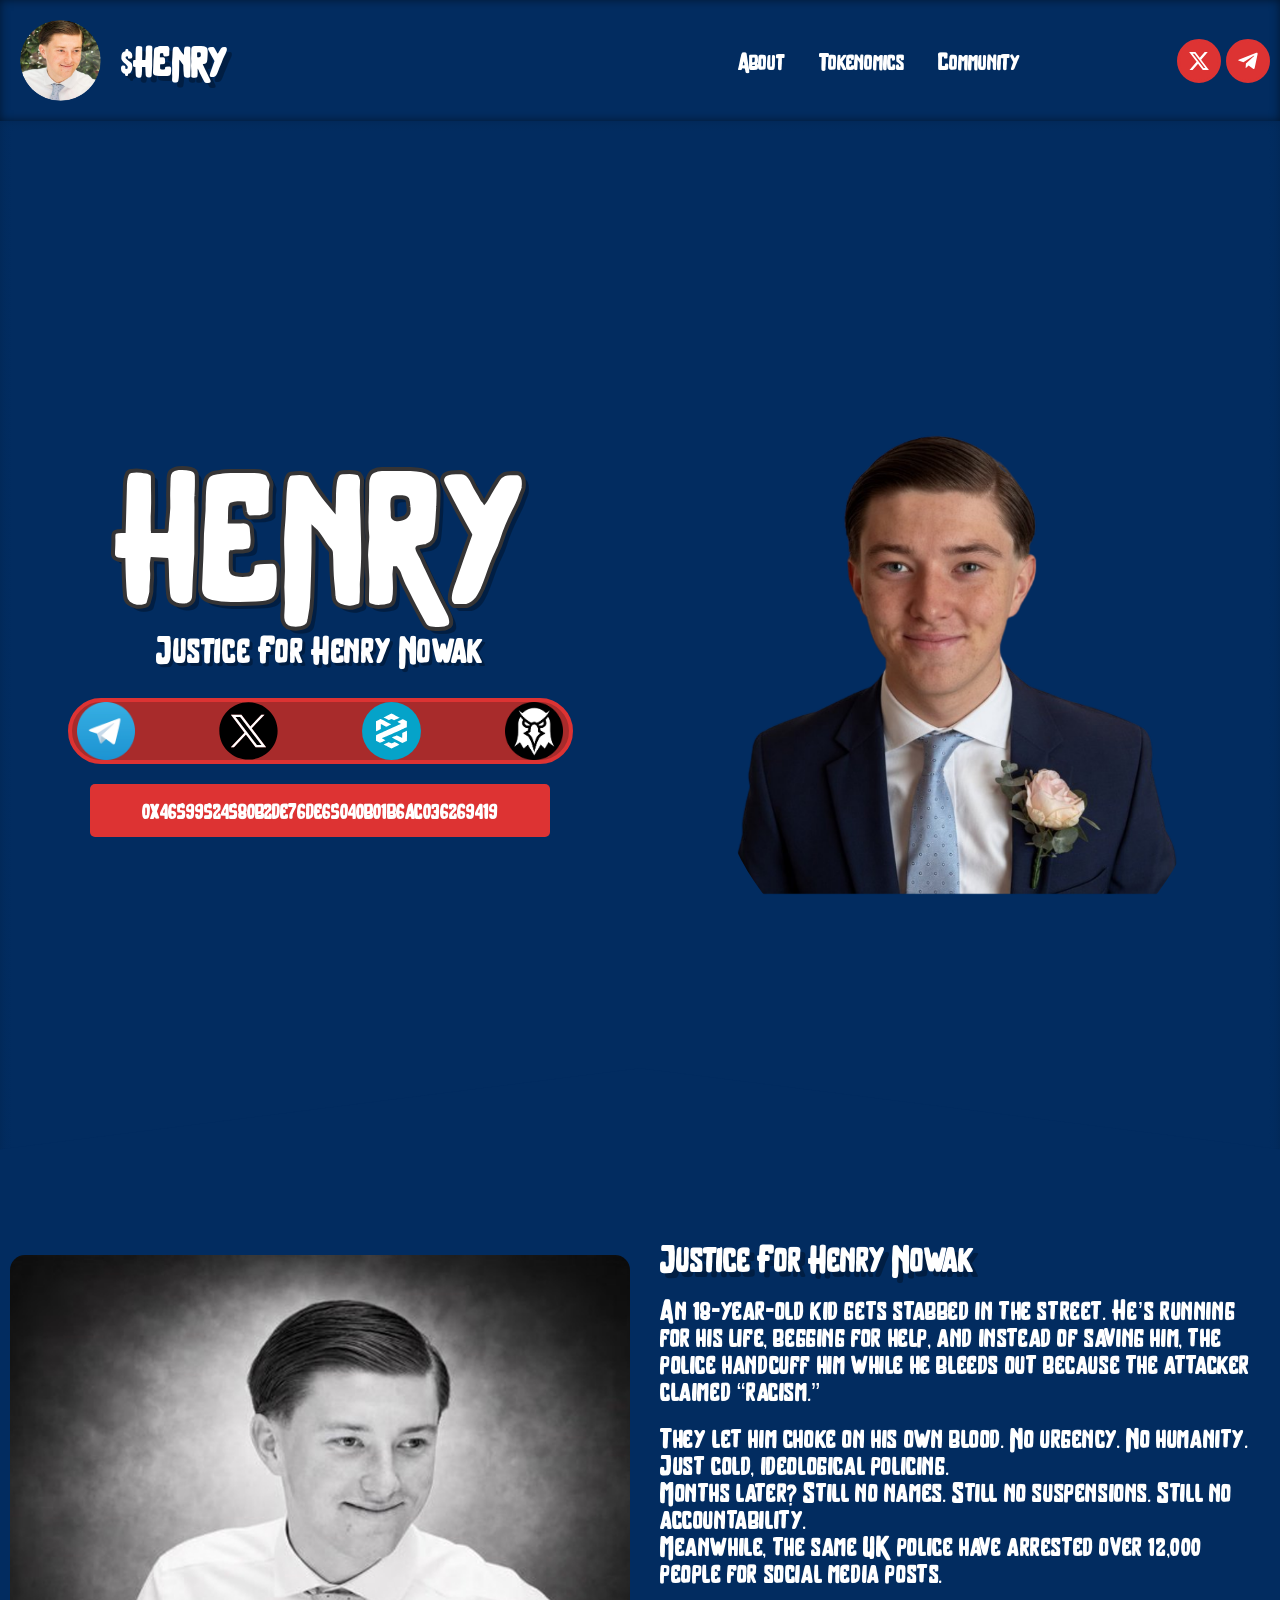
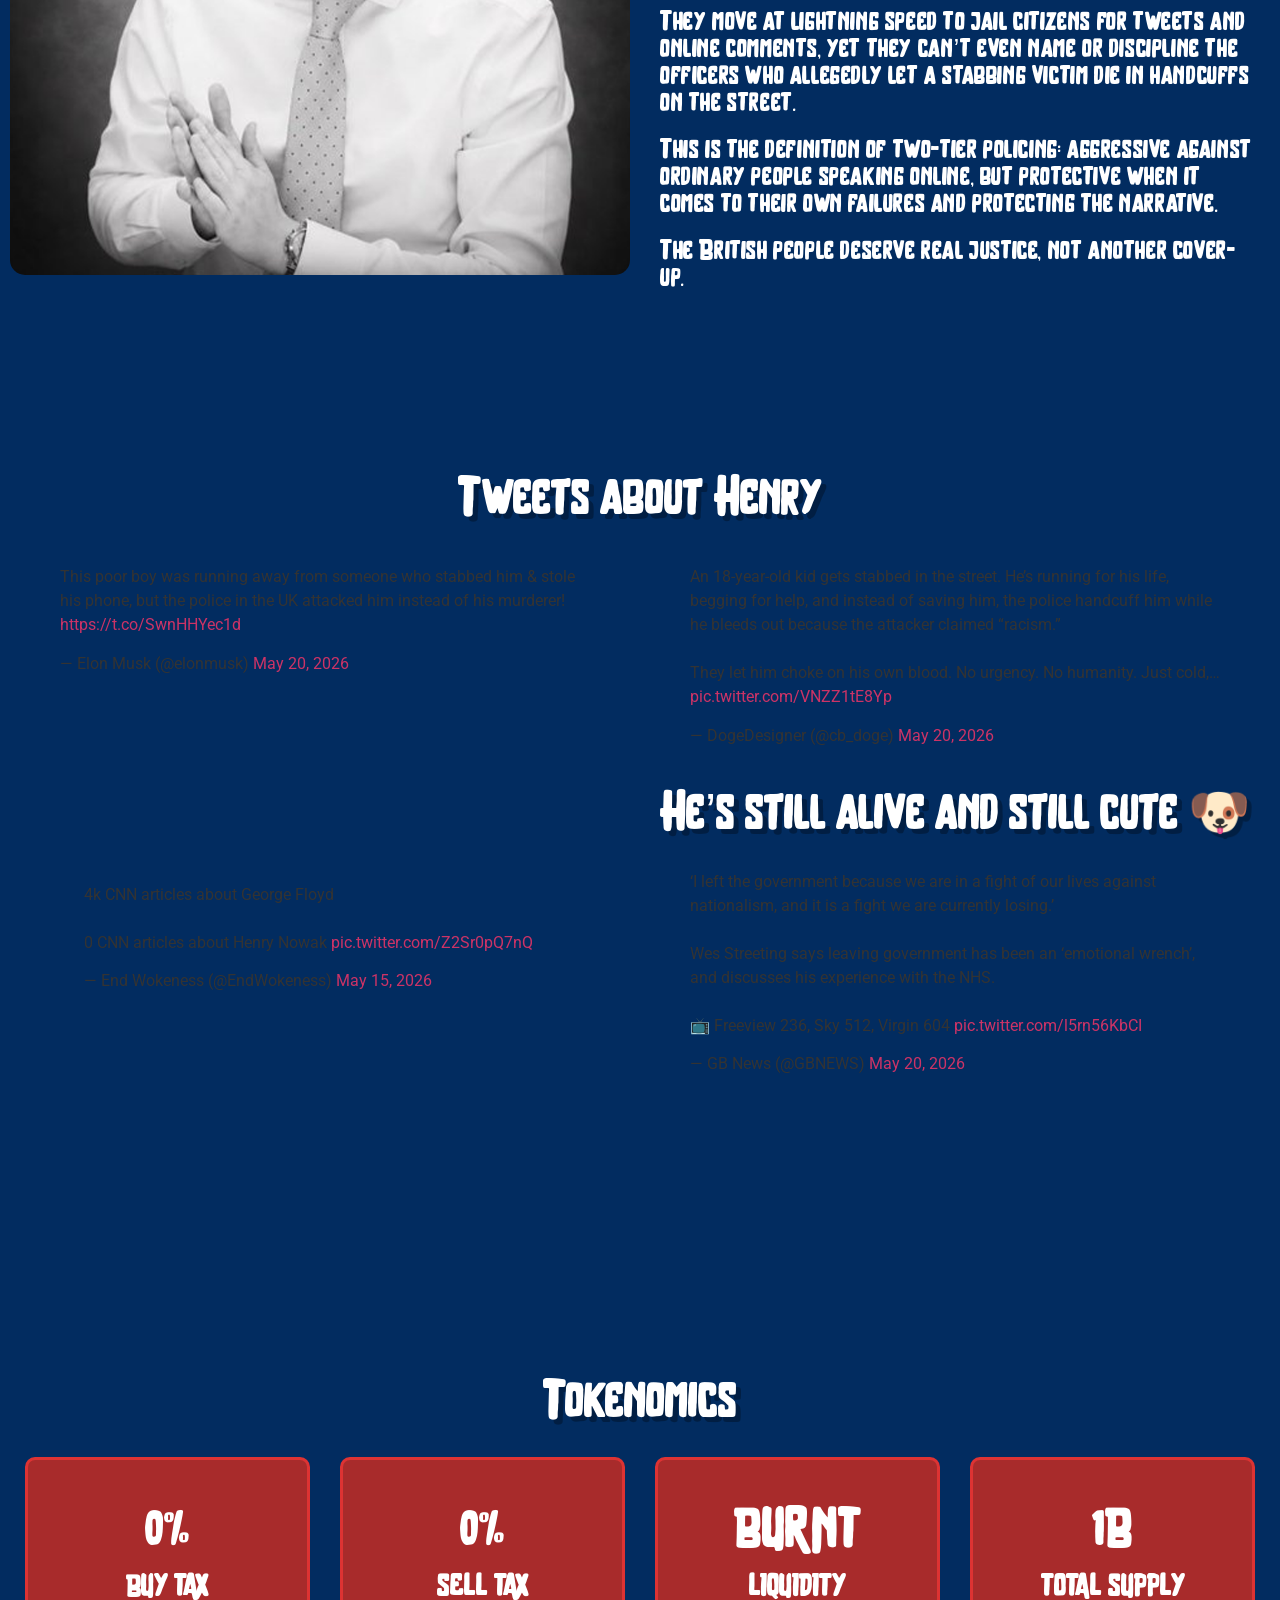
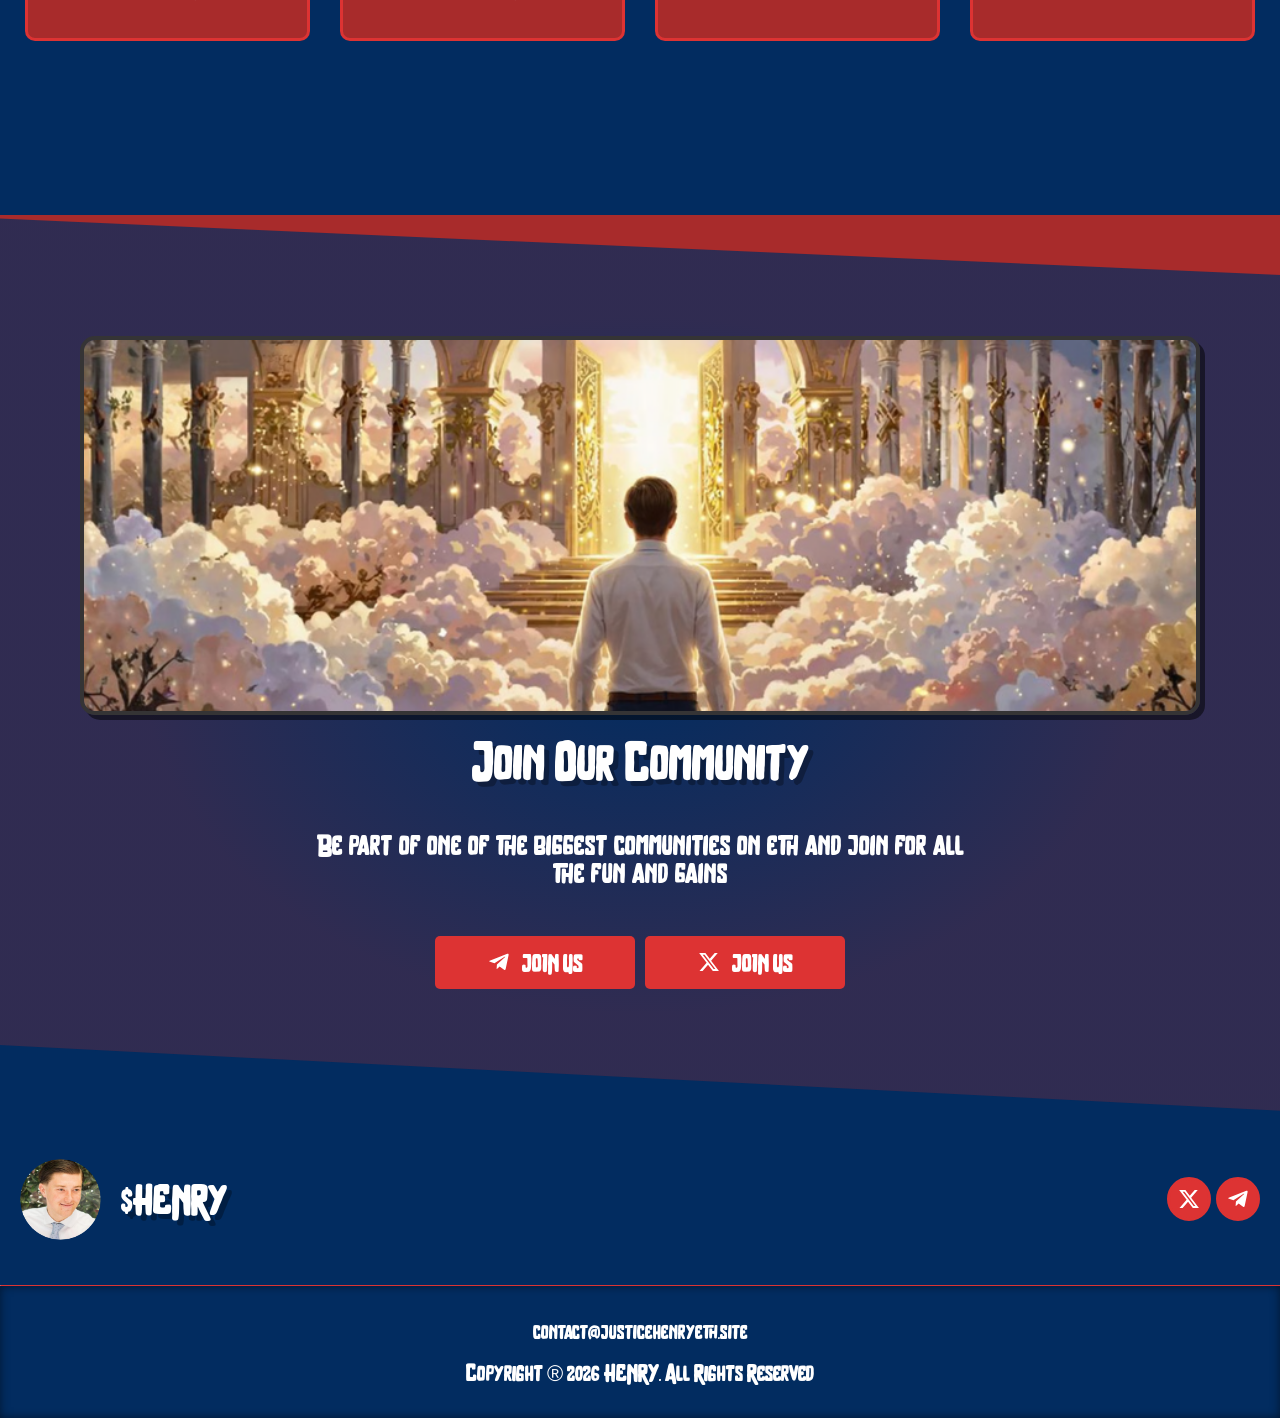
==== commit d0a89225: "updateg" ====
--- a/index.html
+++ b/index.html
@@ -2,18 +2,18 @@
 <html lang="en-US">
   <head>
     <meta charset="UTF-8" />
-    <title>Charlie</title>
+    <title>Justice For Henry Nowak</title>
     <meta name="robots" content="max-image-preview:large" />
     <link
       rel="alternate"
       type="application/rss+xml"
-      title="Charlie &raquo; Feed"
+      title="Justice For Henry Nowak &raquo; Feed"
       href="/feed/"
     />
     <link
       rel="alternate"
       type="application/rss+xml"
-      title="Charlie &raquo; Comments Feed"
+      title="Justice For Henry Nowak &raquo; Comments Feed"
       href="/comments/feed/"
     />
     <link
@@ -721,17 +721,17 @@
     </style>
     <link
       rel="icon"
-      href="/wp-content/uploads/2026/01/cropped-IMG_6631-1-32x32.png"
+      href="/logo.png"
       sizes="32x32"
     />
     <link
       rel="icon"
-      href="/wp-content/uploads/2026/01/cropped-IMG_6631-1-192x192.png"
+      href="/logo.png"
       sizes="192x192"
     />
     <link
       rel="apple-touch-icon"
-      href="/wp-content/uploads/2026/01/cropped-IMG_6631-1-180x180.png"
+      href="/logo.png"
     />
     <meta
       name="msapplication-TileImage"
@@ -1270,7 +1270,7 @@
                         data-element_type="widget"
                         data-widget_type="image.default"
                       >
-                        <a href="https://www.dextools.io/app/en/eth/pair-explorer/0xcomingsoon">
+                        <a href="https://www.dextools.io/app/en/eth/pair-explorer/0x46599524580b2de76de65040b01b6ac036269419">
                           <img
                             loading="lazy"
                             decoding="async"
@@ -1289,7 +1289,7 @@
                         data-widget_type="image.default"
                       >
                         <a
-                          href="https://dexscreener.com/ethereum/0xcomingsoon"
+                          href="https://dexscreener.com/ethereum/0x46599524580b2de76de65040b01b6ac036269419"
                         >
                           <img
                             loading="lazy"
@@ -1317,11 +1317,11 @@
                   <a
                     class="wpr-button wpr-button-effect elementor-animation-float"
                     data-text=""
-                    href="https://app.uniswap.org/#/swap?inputCurrency=eth&outputCurrency=0xcomingsoon"
+                    href="https://app.uniswap.org/#/swap?inputCurrency=eth&outputCurrency=0x46599524580b2de76de65040b01b6ac036269419"
                   >
                     <span class="wpr-button-content">
                       <span class="wpr-button-text"
-                        >0xcomingsoon</span
+                        >0x46599524580b2de76de65040b01b6ac036269419</span
                       >
                     </span>
                   </a>
@@ -2720,7 +2720,7 @@
           hello_header_menu_layout: "horizontal",
           hello_footer_logo_type: "logo",
         },
-        post: { id: 13, title: "Charlie", excerpt: "", featuredImage: false },
+        post: { id: 13, title: "Justice For Henry Nowak", excerpt: "", featuredImage: false },
       };
       //# sourceURL=elementor-frontend-js-before
     </script>
